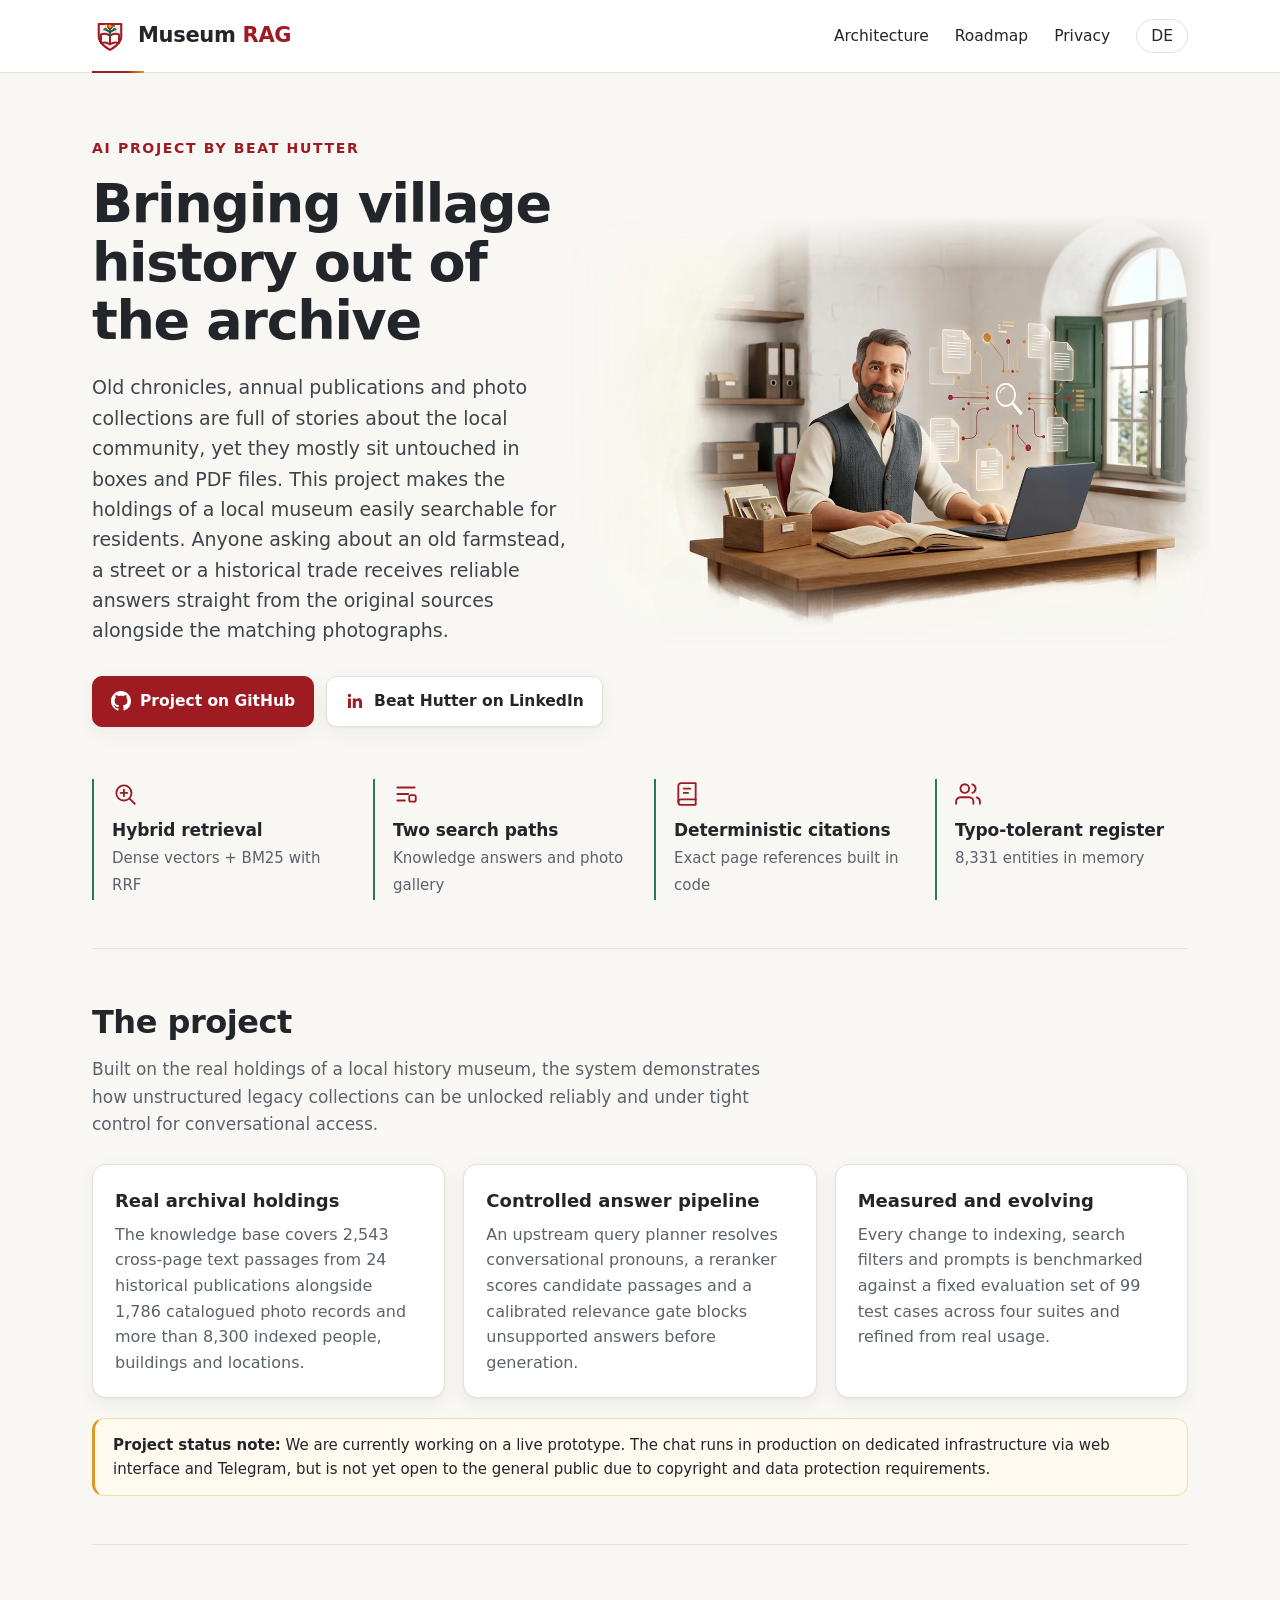
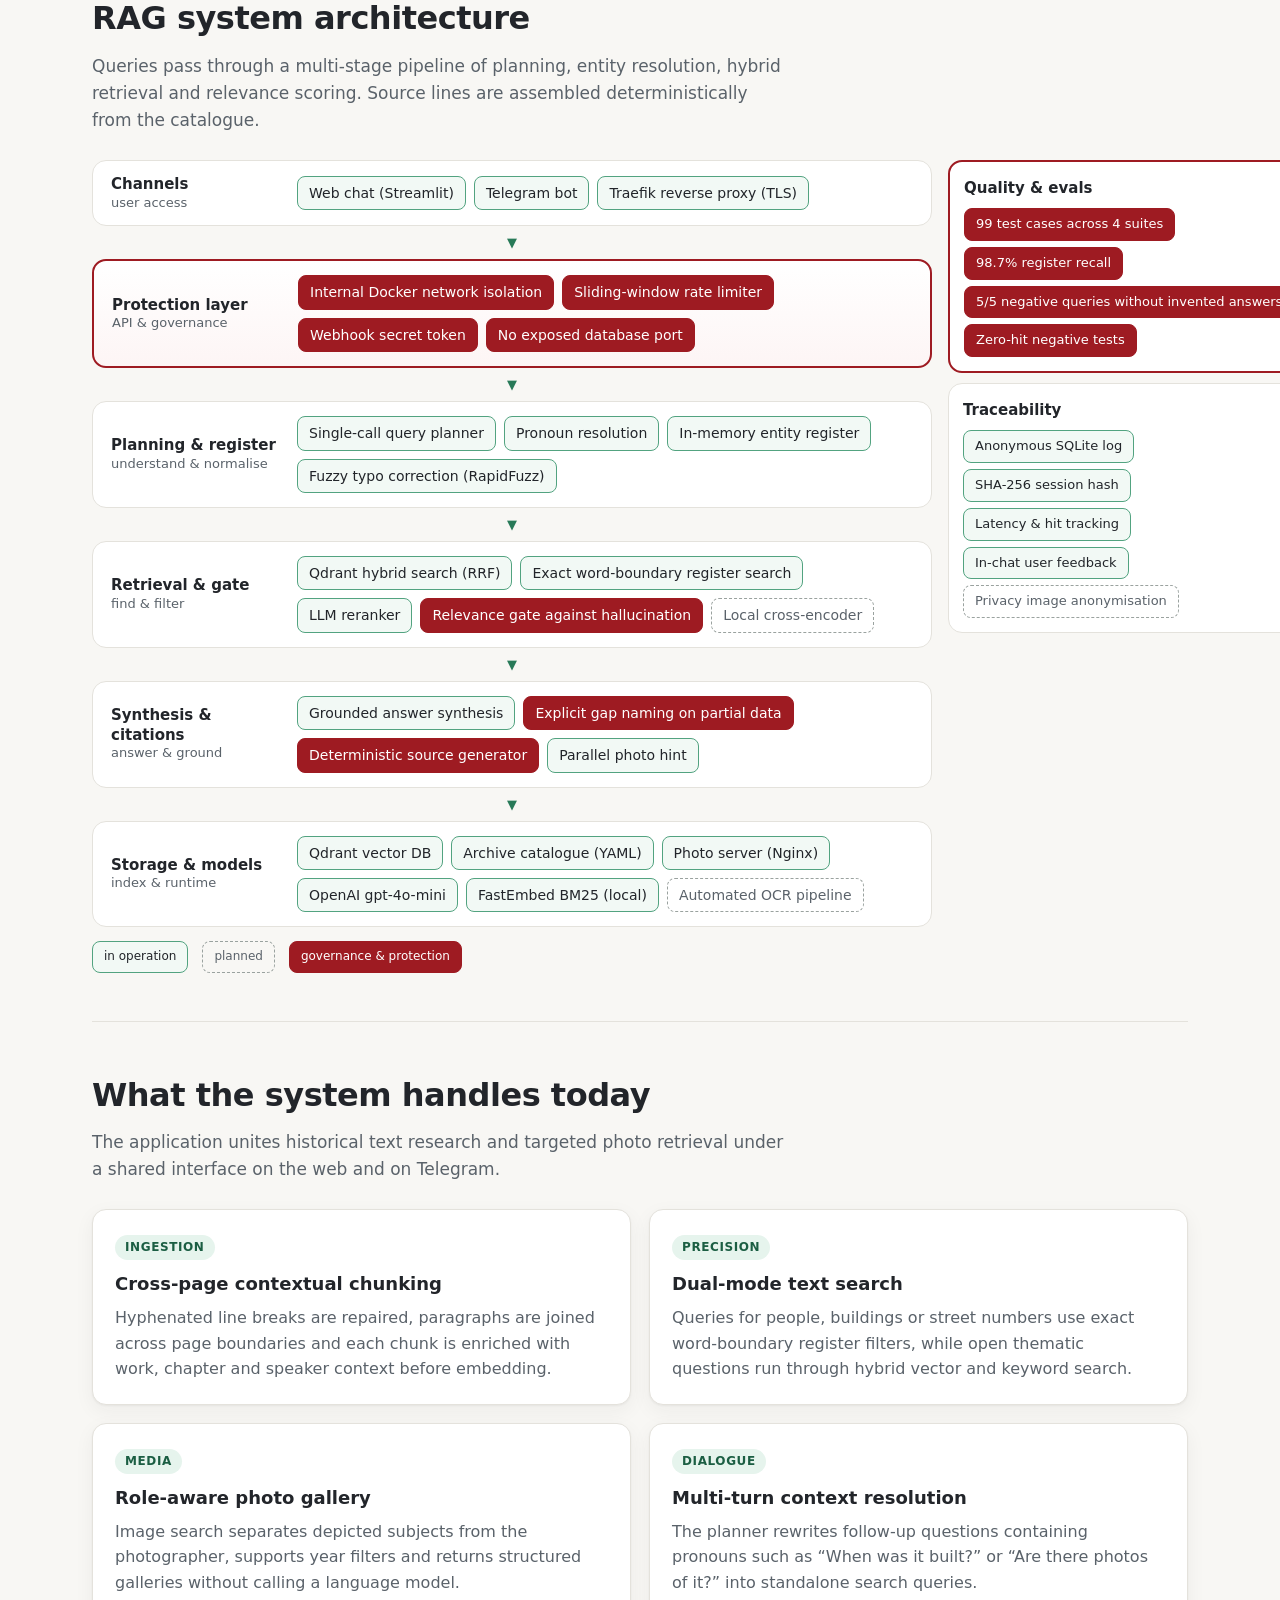
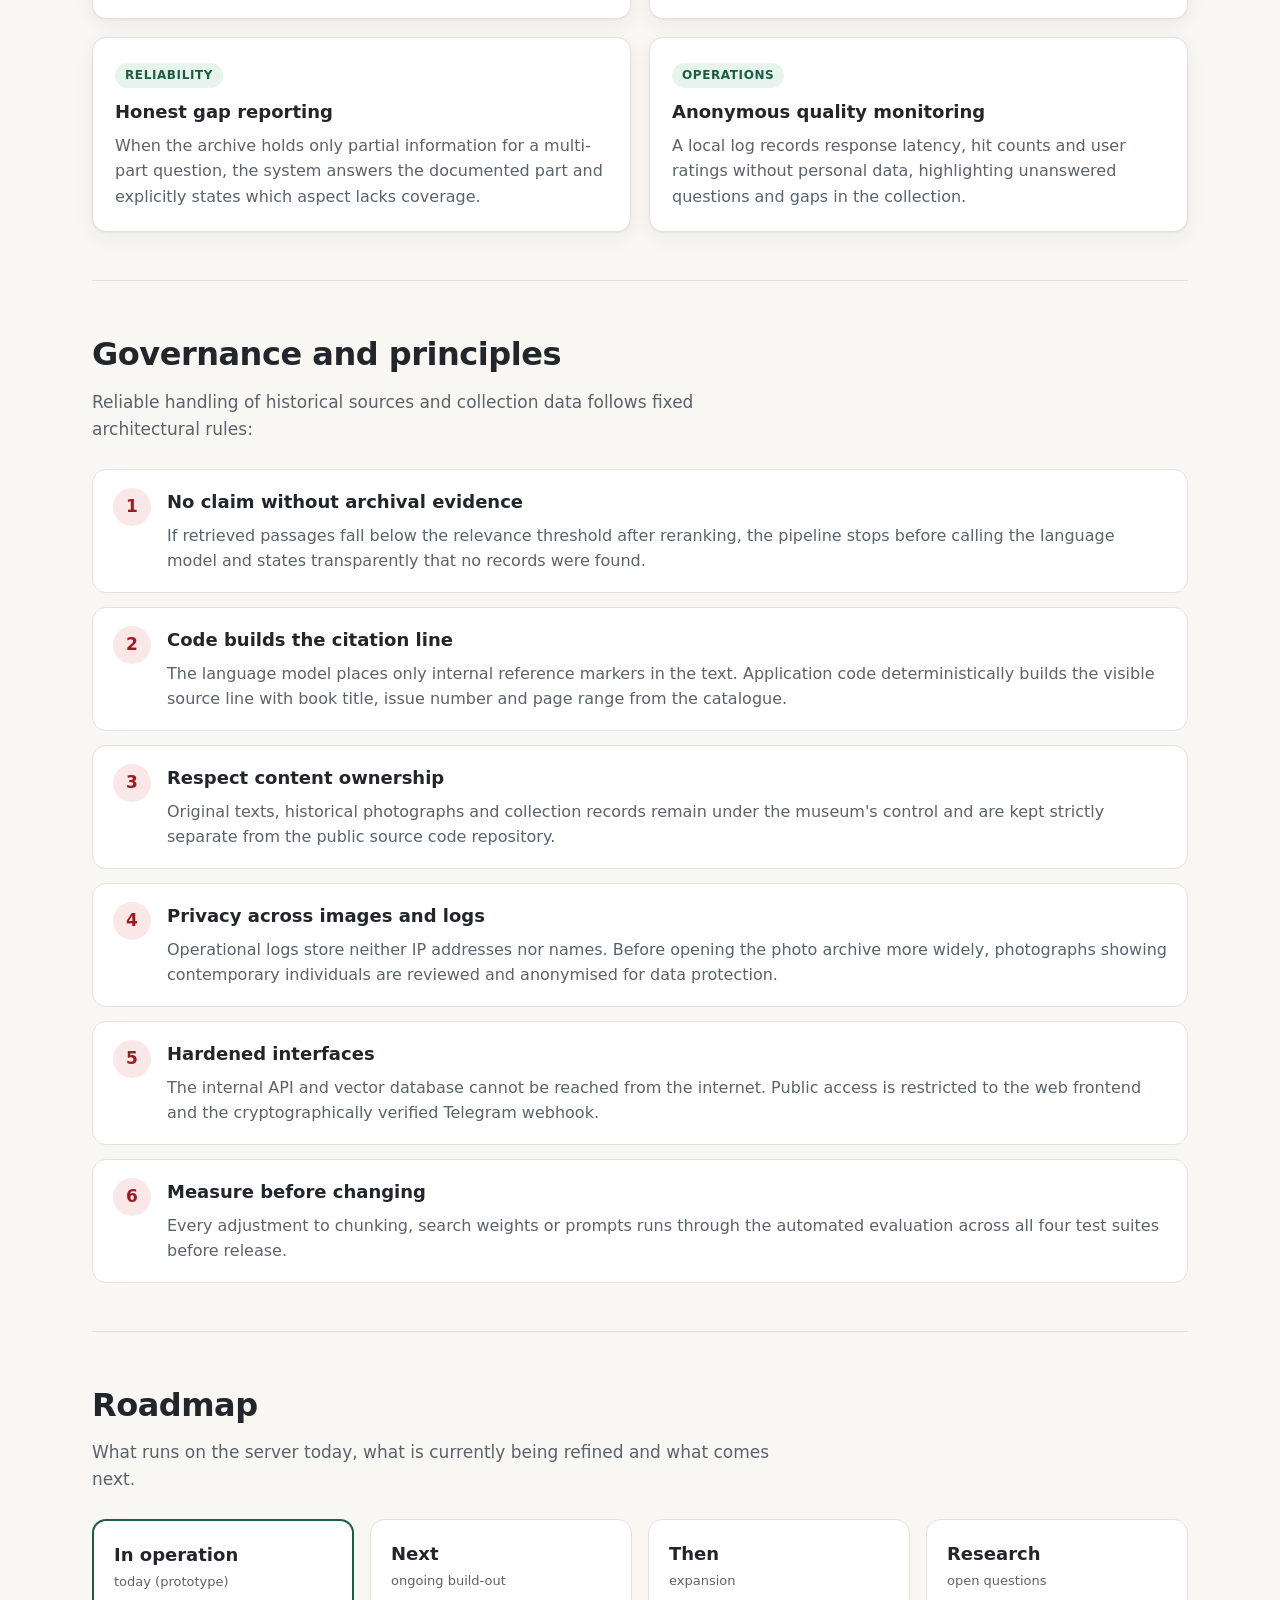
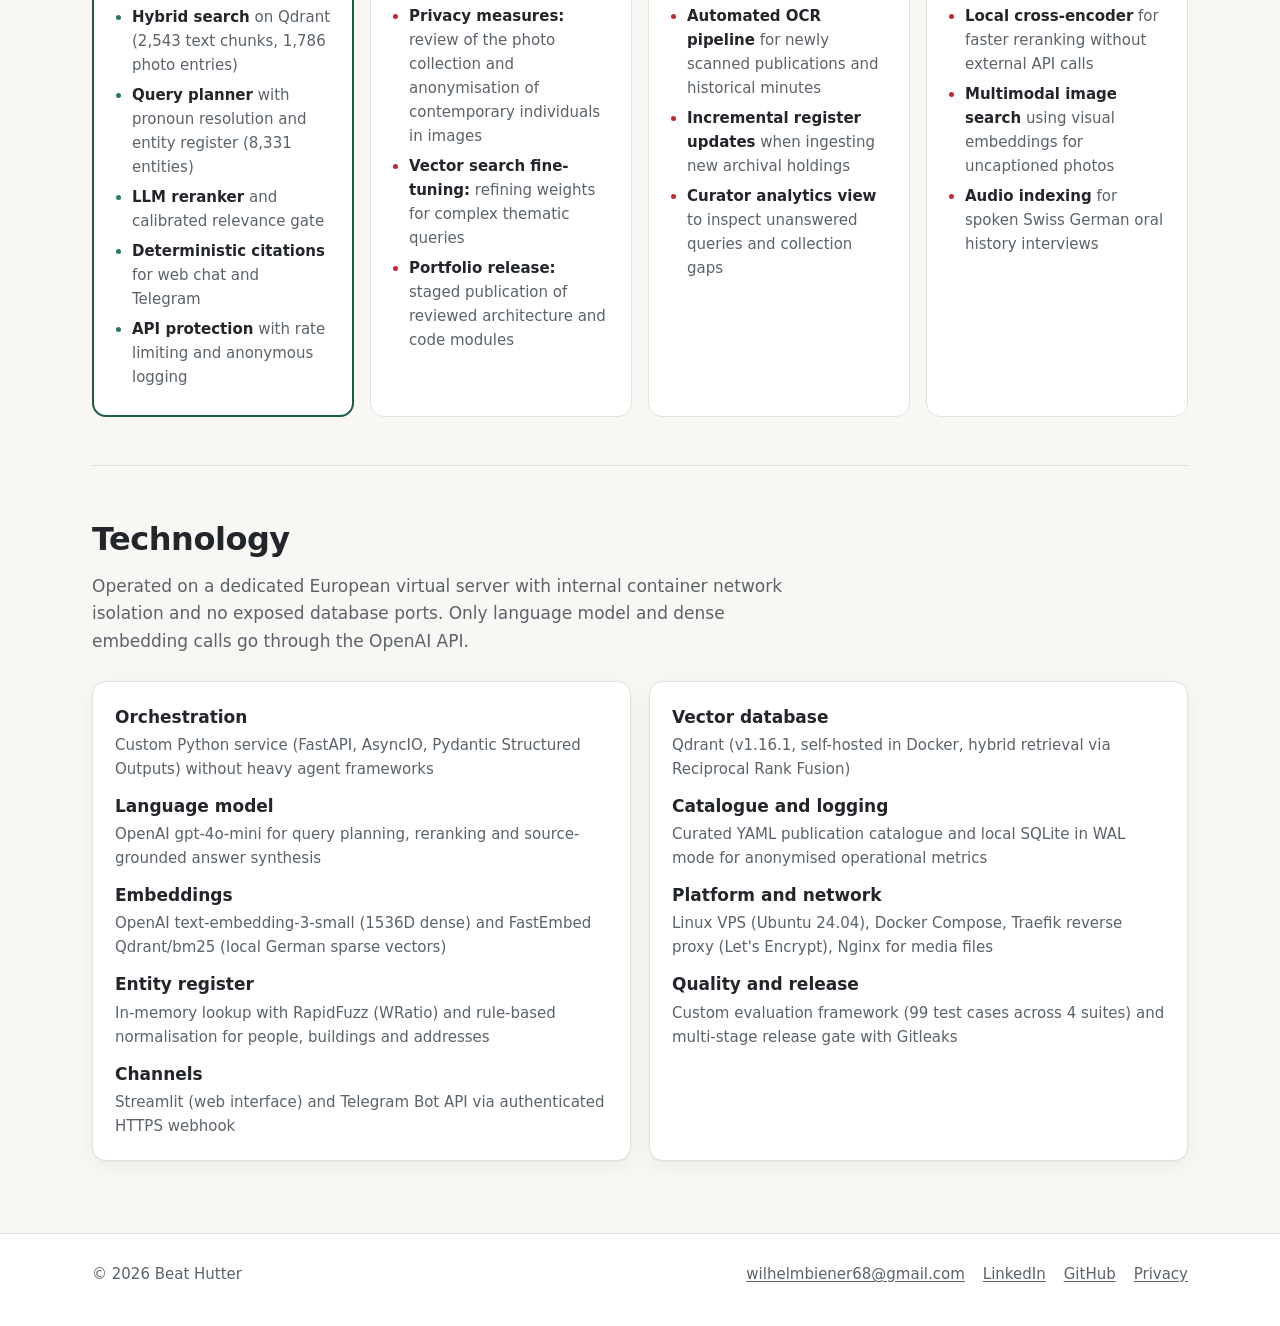
==== docs/en/index.html @ 0f3d703b "Update 14.11.2026: README (EN/DE), Lizenz, Changelog, SECURITY.md, Kennzahlen auf der Projektseite (" ====
<!doctype html>
<html lang="en">
<head>
  <meta charset="utf-8">
  <meta name="viewport" content="width=device-width, initial-scale=1">
  <title>Museum-RAG – Beat Hutter</title>
  <meta name="description" content="Hybrid knowledge and image archive system with deterministic source grounding for historical publications and photo collections. An AI project by Beat Hutter.">
  <link rel="alternate" hreflang="de" href="../">
  <link rel="stylesheet" href="../style.css">
  <link rel="icon" href="../assets/logo-rag.svg" type="image/svg+xml">
</head>
<body>
<header class="top">
  <div class="wrap">
    <a class="brand" href="./"><img src="../assets/logo-rag.svg" alt="" width="36" height="36"><span>Museum <span class="wm-ai">RAG</span></span></a>
    <nav class="top-nav" aria-label="Main navigation">
      <a class="hide-sm" href="#architecture">Architecture</a>
      <a class="hide-sm" href="#roadmap">Roadmap</a>
      <a href="privacy.html">Privacy</a>
      <a class="lang" href="../" hreflang="de" lang="de">DE</a>
    </nav>
  </div>
</header>

<main>
  <div class="wrap">
    <section class="hero">
      <div class="hero-grid">
      <div class="hero-text">
      <p class="eyebrow">AI project by Beat Hutter</p>
      <h1>Bringing village history out of the archive</h1>
      <p class="lead">Old chronicles, annual publications and photo collections are full of stories about the local community, yet they mostly sit untouched in boxes and PDF files. This project makes the holdings of a local museum easily searchable for residents. Anyone asking about an old farmstead, a street or a historical trade receives reliable answers straight from the original sources alongside the matching photographs.</p>
      <div class="actions">
        <a class="btn primary" href="https://github.com/BeatHutter/museum-hybrid-rag" target="_blank" rel="noopener"><svg viewBox="0 0 16 16" fill="currentColor" aria-hidden="true"><path d="M8 0C3.58 0 0 3.58 0 8c0 3.54 2.29 6.53 5.47 7.59.4.07.55-.17.55-.38 0-.19-.01-.82-.01-1.49-2.01.37-2.53-.49-2.69-.94-.09-.23-.48-.94-.82-1.13-.28-.15-.68-.52-.01-.53.63-.01 1.08.58 1.23.82.72 1.21 1.87.87 2.33.66.07-.52.28-.87.51-1.07-1.78-.2-3.64-.89-3.64-3.95 0-.87.31-1.59.82-2.15-.08-.2-.36-1.02.08-2.12 0 0 .67-.21 2.2.82.64-.18 1.32-.27 2-.27.68 0 1.36.09 2 .27 1.53-1.04 2.2-.82 2.2-.82.44 1.1.16 1.92.08 2.12.51.56.82 1.27.82 2.15 0 3.07-1.87 3.75-3.65 3.95.29.25.54.73.54 1.48 0 1.07-.01 1.93-.01 2.2 0 .21.15.46.55.38A8.01 8.01 0 0 0 16 8c0-4.42-3.58-8-8-8z"/></svg>Project on GitHub</a>
        <a class="btn" href="https://www.linkedin.com/in/beat-hutter-2687414b/" target="_blank" rel="noopener"><svg class="in" viewBox="0 0 24 24" fill="currentColor" aria-hidden="true"><path d="M20.45 20.45h-3.56v-5.57c0-1.33-.02-3.04-1.85-3.04-1.85 0-2.14 1.45-2.14 2.94v5.67H9.34V9h3.41v1.56h.05c.48-.9 1.64-1.85 3.37-1.85 3.6 0 4.27 2.37 4.27 5.46v6.28zM5.34 7.43a2.06 2.06 0 1 1 0-4.13 2.06 2.06 0 0 1 0 4.13zM7.12 20.45H3.56V9h3.56v11.45z"/></svg>Beat Hutter on LinkedIn</a>
      </div>
      </div>
      <figure class="hero-art">
        <img src="../assets/hero-rag.webp" srcset="../assets/hero-rag-1200.webp 1200w, ../assets/hero-rag.webp 1800w" sizes="(max-width: 960px) 100vw, 620px" width="1800" height="1200" alt="Illustration: A bearded archivist works at a wooden desk in a bright historical museum archive with green shutters. In front of him lie an open chronicle, historical photographs and a laptop with connected document cards and vector nodes floating above in red, green and golden yellow." fetchpriority="high">
      </figure>
      </div>
      <div class="pillars">
        <div class="pillar"><svg viewBox="0 0 24 24" fill="none" stroke="currentColor" stroke-width="1.7" stroke-linecap="round" stroke-linejoin="round" aria-hidden="true"><circle cx="11" cy="11" r="7"/><path d="M21 21l-4.35-4.35M8 11h6M11 8v6"/></svg><strong>Hybrid retrieval</strong><span>Dense vectors + BM25 with RRF</span></div>
        <div class="pillar"><svg viewBox="0 0 24 24" fill="none" stroke="currentColor" stroke-width="1.7" stroke-linecap="round" stroke-linejoin="round" aria-hidden="true"><path d="M4 6h16M4 12h10M4 18h7"/><rect x="15" y="13" width="6" height="6" rx="1.5"/></svg><strong>Two search paths</strong><span>Knowledge answers and photo gallery</span></div>
        <div class="pillar"><svg viewBox="0 0 24 24" fill="none" stroke="currentColor" stroke-width="1.7" stroke-linecap="round" stroke-linejoin="round" aria-hidden="true"><path d="M4 19.5A2.5 2.5 0 0 1 6.5 17H20"/><path d="M6.5 2H20v20H6.5A2.5 2.5 0 0 1 4 19.5v-15A2.5 2.5 0 0 1 6.5 2z"/><path d="M9 7h6M9 11h4"/></svg><strong>Deterministic citations</strong><span>Exact page references built in code</span></div>
        <div class="pillar"><svg viewBox="0 0 24 24" fill="none" stroke="currentColor" stroke-width="1.7" stroke-linecap="round" stroke-linejoin="round" aria-hidden="true"><path d="M17 21v-2a4 4 0 0 0-4-4H5a4 4 0 0 0-4 4v2"/><circle cx="9" cy="7" r="4"/><path d="M23 21v-2a4 4 0 0 0-3-3.87M16 3.13a4 4 0 0 1 0 7.75"/></svg><strong>Typo-tolerant register</strong><span>8,331 entities in memory</span></div>
      </div>
    </section>

    <section id="project">
      <h2>The project</h2>
      <p class="section-lead">Built on the real holdings of a local history museum, the system demonstrates how unstructured legacy collections can be unlocked reliably and under tight control for conversational access.</p>
      <div class="grid">
        <div class="card">
          <h3>Real archival holdings</h3>
          <p>The knowledge base covers 2,543 cross-page text passages from 24 historical publications alongside 1,786 catalogued photo records and more than 8,300 indexed people, buildings and locations.</p>
        </div>
        <div class="card">
          <h3>Controlled answer pipeline</h3>
          <p>An upstream query planner resolves conversational pronouns, a reranker scores candidate passages and a calibrated relevance gate blocks unsupported answers before generation.</p>
        </div>
        <div class="card">
          <h3>Measured and evolving</h3>
          <p>Every change to indexing, search filters and prompts is benchmarked against a fixed evaluation set of 99 test cases across four suites and refined from real usage.</p>
        </div>
      </div>
      <p class="notice"><strong>Project status note:</strong> We are currently working on a live prototype. The chat runs in production on dedicated infrastructure via web interface and Telegram, but is not yet open to the general public due to copyright and data protection requirements.</p>
    </section>

    <section id="architecture">
      <h2>RAG system architecture</h2>
      <p class="section-lead">Queries pass through a multi-stage pipeline of planning, entity resolution, hybrid retrieval and relevance scoring. Source lines are assembled deterministically from the catalogue.</p>
      <div class="arch">
        <div class="arch-stack">
          <div class="layer">
            <div class="layer-name">Channels<small>user access</small></div>
            <div class="chips"><span class="chip">Web chat (Streamlit)</span><span class="chip">Telegram bot</span><span class="chip">Traefik reverse proxy (TLS)</span></div>
          </div>
          <div class="arrow">▼</div>
          <div class="layer gov">
            <div class="layer-name">Protection layer<small>API &amp; governance</small></div>
            <div class="chips"><span class="chip gov">Internal Docker network isolation</span><span class="chip gov">Sliding-window rate limiter</span><span class="chip gov">Webhook secret token</span><span class="chip gov">No exposed database port</span></div>
          </div>
          <div class="arrow">▼</div>
          <div class="layer">
            <div class="layer-name">Planning &amp; register<small>understand &amp; normalise</small></div>
            <div class="chips"><span class="chip">Single-call query planner</span><span class="chip">Pronoun resolution</span><span class="chip">In-memory entity register</span><span class="chip">Fuzzy typo correction (RapidFuzz)</span></div>
          </div>
          <div class="arrow">▼</div>
          <div class="layer">
            <div class="layer-name">Retrieval &amp; gate<small>find &amp; filter</small></div>
            <div class="chips"><span class="chip">Qdrant hybrid search (RRF)</span><span class="chip">Exact word-boundary register search</span><span class="chip">LLM reranker</span><span class="chip gov">Relevance gate against hallucination</span><span class="chip plan">Local cross-encoder</span></div>
          </div>
          <div class="arrow">▼</div>
          <div class="layer">
            <div class="layer-name">Synthesis &amp; citations<small>answer &amp; ground</small></div>
            <div class="chips"><span class="chip">Grounded answer synthesis</span><span class="chip gov">Explicit gap naming on partial data</span><span class="chip gov">Deterministic source generator</span><span class="chip">Parallel photo hint</span></div>
          </div>
          <div class="arrow">▼</div>
          <div class="layer">
            <div class="layer-name">Storage &amp; models<small>index &amp; runtime</small></div>
            <div class="chips"><span class="chip">Qdrant vector DB</span><span class="chip">Archive catalogue (YAML)</span><span class="chip">Photo server (Nginx)</span><span class="chip">OpenAI gpt-4o-mini</span><span class="chip">FastEmbed BM25 (local)</span><span class="chip plan">Automated OCR pipeline</span></div>
          </div>
        </div>
        <div class="arch-side">
          <div class="side-box hitl">
            <h3>Quality &amp; evals</h3>
            <div class="chips"><span class="chip gov">99 test cases across 4 suites</span><span class="chip gov">98.7% register recall</span><span class="chip gov">5/5 negative queries without invented answers</span><span class="chip gov">Zero-hit negative tests</span></div>
          </div>
          <div class="side-box">
            <h3>Traceability</h3>
            <div class="chips"><span class="chip">Anonymous SQLite log</span><span class="chip">SHA-256 session hash</span><span class="chip">Latency &amp; hit tracking</span><span class="chip">In-chat user feedback</span><span class="chip plan">Privacy image anonymisation</span></div>
          </div>
        </div>
      </div>
      <div class="legend"><span class="chip">in operation</span><span class="chip plan">planned</span><span class="chip gov">governance &amp; protection</span></div>
    </section>

    <section id="capabilities">
      <h2>What the system handles today</h2>
      <p class="section-lead">The application unites historical text research and targeted photo retrieval under a shared interface on the web and on Telegram.</p>
      <div class="grid two">
        <div class="card"><span class="tag">Ingestion</span><h3>Cross-page contextual chunking</h3><p>Hyphenated line breaks are repaired, paragraphs are joined across page boundaries and each chunk is enriched with work, chapter and speaker context before embedding.</p></div>
        <div class="card"><span class="tag">Precision</span><h3>Dual-mode text search</h3><p>Queries for people, buildings or street numbers use exact word-boundary register filters, while open thematic questions run through hybrid vector and keyword search.</p></div>
        <div class="card"><span class="tag">Media</span><h3>Role-aware photo gallery</h3><p>Image search separates depicted subjects from the photographer, supports year filters and returns structured galleries without calling a language model.</p></div>
        <div class="card"><span class="tag">Dialogue</span><h3>Multi-turn context resolution</h3><p>The planner rewrites follow-up questions containing pronouns such as “When was it built?” or “Are there photos of it?” into standalone search queries.</p></div>
        <div class="card"><span class="tag">Reliability</span><h3>Honest gap reporting</h3><p>When the archive holds only partial information for a multi-part question, the system answers the documented part and explicitly states which aspect lacks coverage.</p></div>
        <div class="card"><span class="tag">Operations</span><h3>Anonymous quality monitoring</h3><p>A local log records response latency, hit counts and user ratings without personal data, highlighting unanswered questions and gaps in the collection.</p></div>
      </div>
    </section>

    <section id="principles">
      <h2>Governance and principles</h2>
      <p class="section-lead">Reliable handling of historical sources and collection data follows fixed architectural rules:</p>
      <ol class="principles">
        <li><div><h3>No claim without archival evidence</h3><p>If retrieved passages fall below the relevance threshold after reranking, the pipeline stops before calling the language model and states transparently that no records were found.</p></div></li>
        <li><div><h3>Code builds the citation line</h3><p>The language model places only internal reference markers in the text. Application code deterministically builds the visible source line with book title, issue number and page range from the catalogue.</p></div></li>
        <li><div><h3>Respect content ownership</h3><p>Original texts, historical photographs and collection records remain under the museum's control and are kept strictly separate from the public source code repository.</p></div></li>
        <li><div><h3>Privacy across images and logs</h3><p>Operational logs store neither IP addresses nor names. Before opening the photo archive more widely, photographs showing contemporary individuals are reviewed and anonymised for data protection.</p></div></li>
        <li><div><h3>Hardened interfaces</h3><p>The internal API and vector database cannot be reached from the internet. Public access is restricted to the web frontend and the cryptographically verified Telegram webhook.</p></div></li>
        <li><div><h3>Measure before changing</h3><p>Every adjustment to chunking, search weights or prompts runs through the automated evaluation across all four test suites before release.</p></div></li>
      </ol>
    </section>

    <section id="roadmap">
      <h2>Roadmap</h2>
      <p class="section-lead">What runs on the server today, what is currently being refined and what comes next.</p>
      <div class="roadmap">
        <div class="phase now">
          <h3>In operation</h3>
          <div class="when">today (prototype)</div>
          <ul>
            <li><strong>Hybrid search</strong> on Qdrant (2,543 text chunks, 1,786 photo entries)</li>
            <li><strong>Query planner</strong> with pronoun resolution and entity register (8,331 entities)</li>
            <li><strong>LLM reranker</strong> and calibrated relevance gate</li>
            <li><strong>Deterministic citations</strong> for web chat and Telegram</li>
            <li><strong>API protection</strong> with rate limiting and anonymous logging</li>
          </ul>
        </div>
        <div class="phase">
          <h3>Next</h3>
          <div class="when">ongoing build-out</div>
          <ul>
            <li><strong>Privacy measures:</strong> review of the photo collection and anonymisation of contemporary individuals in images</li>
            <li><strong>Vector search fine-tuning:</strong> refining weights for complex thematic queries</li>
            <li><strong>Portfolio release:</strong> staged publication of reviewed architecture and code modules</li>
          </ul>
        </div>
        <div class="phase">
          <h3>Then</h3>
          <div class="when">expansion</div>
          <ul>
            <li><strong>Automated OCR pipeline</strong> for newly scanned publications and historical minutes</li>
            <li><strong>Incremental register updates</strong> when ingesting new archival holdings</li>
            <li><strong>Curator analytics view</strong> to inspect unanswered queries and collection gaps</li>
          </ul>
        </div>
        <div class="phase">
          <h3>Research</h3>
          <div class="when">open questions</div>
          <ul>
            <li><strong>Local cross-encoder</strong> for faster reranking without external API calls</li>
            <li><strong>Multimodal image search</strong> using visual embeddings for uncaptioned photos</li>
            <li><strong>Audio indexing</strong> for spoken Swiss German oral history interviews</li>
          </ul>
        </div>
      </div>
    </section>

    <section id="stack">
      <h2>Technology</h2>
      <p class="section-lead">Operated on a dedicated European virtual server with internal container network isolation and no exposed database ports. Only language model and dense embedding calls go through the OpenAI API.</p>
      <div class="stack">
        <div class="card"><dl>
          <dt>Orchestration</dt><dd>Custom Python service (FastAPI, AsyncIO, Pydantic Structured Outputs) without heavy agent frameworks</dd>
          <dt>Language model</dt><dd>OpenAI gpt-4o-mini for query planning, reranking and source-grounded answer synthesis</dd>
          <dt>Embeddings</dt><dd>OpenAI text-embedding-3-small (1536D dense) and FastEmbed Qdrant/bm25 (local German sparse vectors)</dd>
          <dt>Entity register</dt><dd>In-memory lookup with RapidFuzz (WRatio) and rule-based normalisation for people, buildings and addresses</dd>
          <dt>Channels</dt><dd>Streamlit (web interface) and Telegram Bot API via authenticated HTTPS webhook</dd>
        </dl></div>
        <div class="card"><dl>
          <dt>Vector database</dt><dd>Qdrant (v1.16.1, self-hosted in Docker, hybrid retrieval via Reciprocal Rank Fusion)</dd>
          <dt>Catalogue and logging</dt><dd>Curated YAML publication catalogue and local SQLite in WAL mode for anonymised operational metrics</dd>
          <dt>Platform and network</dt><dd>Linux VPS (Ubuntu 24.04), Docker Compose, Traefik reverse proxy (Let's Encrypt), Nginx for media files</dd>
          <dt>Quality and release</dt><dd>Custom evaluation framework (99 test cases across 4 suites) and multi-stage release gate with Gitleaks</dd>
        </dl></div>
      </div>
    </section>
  </div>
</main>

<footer class="bottom">
  <div class="wrap">
    <span>© 2026 Beat Hutter</span>
    <nav aria-label="Footer">
      <a href="mailto:wilhelmbiener68@gmail.com">wilhelmbiener68@gmail.com</a>
      <a href="https://www.linkedin.com/in/beat-hutter-2687414b/" target="_blank" rel="noopener">LinkedIn</a>
      <a href="https://github.com/BeatHutter/museum-hybrid-rag" target="_blank" rel="noopener">GitHub</a>
      <a href="privacy.html">Privacy</a>
    </nav>
  </div>
</footer>
</body>
</html>
---- docs/style.css ----
/* Museum-RAG – gemeinsame Gestaltung nach Vorbild Enterprise AI Lab (Variante A: hell, ruhig, illustrativ).
   Farbschema inspiriert vom historischen Wappen und Museumsgebäude:
   Wappenrot (Primär), Laden-/Blattgrün (Sekundär / In Betrieb), Goldgelb (Akzent), Kalkweiss (Hintergrund).
   Keine externen Schriften oder Skripte (Datenschutz). */
:root {
  /* Wappenrot (Primärakzent: Logo, Hauptbuttons, Fokus, Governance) */
  --red-900: #7a1218;
  --red-800: #9e1b22;
  --red-600: #c42830;
  --red-400: #de646a;
  --red-200: #f2c6c8;
  --red-100: #fae8e9;
  --red-50:  #fdf5f5;

  /* Laden- & Blattgrün (Sekundärakzent: aktive Systembausteine, Säulen, Status «in Betrieb») */
  --green-900: #12422f;
  --green-800: #1b5e43;
  --green-600: #287a58;
  --green-400: #52a380;
  --green-200: #c2e5d5;
  --green-100: #e6f4ed;
  --green-50:  #f2f9f5;

  /* Wappengold / Gelb (Warmer Akzent: Hinweise, Highlights) */
  --gold-700: #9a670c;
  --gold-500: #d99b26;
  --gold-200: #f5dda4;
  --gold-100: #fcf1d4;
  --gold-50:  #fefaf0;

  /* Neutral (Kalkweiss / Sandstein / Schiefer) */
  --bg: #f8f7f4;
  --surface: #ffffff;
  --fg: #22252a;
  --muted: #5a626a;
  --border: #e4e2dc;

  /* Rollen */
  --accent: var(--red-800);
  --accent-soft: var(--red-100);
  --shadow: 0 1px 2px rgba(34, 37, 42, .05), 0 6px 20px rgba(34, 37, 42, .05);
  --shadow-hover: 0 2px 4px rgba(158, 27, 34, .06), 0 10px 28px rgba(158, 27, 34, .10);
  color-scheme: light;
}

*, *::before, *::after { box-sizing: border-box; }
html { -webkit-text-size-adjust: 100%; scroll-behavior: smooth; }
body {
  margin: 0;
  background: var(--bg);
  color: var(--fg);
  font: 17px/1.6 system-ui, -apple-system, "Segoe UI", Roboto, "Helvetica Neue", Arial, sans-serif;
}
a { color: var(--accent); text-underline-offset: 2px; }
a:hover { text-decoration-thickness: 2px; }
img { max-width: 100%; height: auto; }
.wrap { max-width: 1160px; margin: 0 auto; padding: 0 16px; }
@media (min-width: 760px) { .wrap { padding: 0 32px; } }

/* ---------- Kopfzeile ---------- */
header.top { border-bottom: 1px solid var(--border); background: var(--surface); position: relative; }
header.top .wrap { display: flex; align-items: center; justify-content: space-between; gap: 12px; min-height: 72px; }
.brand {
  font-weight: 700; font-size: 21px; letter-spacing: -.015em; color: var(--fg); text-decoration: none;
  display: flex; align-items: center; gap: 10px; position: relative; align-self: stretch; white-space: nowrap;
}
.brand img { width: 36px; height: 36px; display: block; }
.brand .wm-ai { color: var(--red-800); }
/* kurzer farbiger Akzentstrich unter dem Logo, auf der Trennlinie */
.brand::after {
  content: ""; position: absolute; left: 0; bottom: -1px; width: 52px; height: 2px;
  background: linear-gradient(90deg, var(--red-800) 0%, var(--red-800) 65%, var(--gold-500) 100%);
}
nav.top-nav { display: flex; gap: 26px; align-items: center; font-size: 15.5px; }
nav.top-nav a { color: var(--fg); text-decoration: none; transition: color .2s ease; }
nav.top-nav a:hover, nav.top-nav a[aria-current="page"] { color: var(--red-800); }
.lang {
  border: 1px solid var(--border); border-radius: 999px; padding: 4px 14px; background: var(--surface);
  transition: border-color .2s ease;
}
.lang:hover { border-color: var(--red-600); }

/* ---------- Einstieg (Hero) ---------- */
.hero { padding: 64px 0 48px; }
.hero-grid { display: grid; grid-template-columns: minmax(0, 1fr) minmax(0, 1.2fr); gap: 24px; align-items: center; }
.hero-text { position: relative; z-index: 1; }
.eyebrow { color: var(--red-800); font-weight: 700; font-size: 14px; letter-spacing: .12em; text-transform: uppercase; margin: 0 0 16px; }
h1 { font-size: clamp(32px, 4.6vw, 54px); line-height: 1.08; letter-spacing: -.025em; margin: 0 0 22px; font-weight: 800; max-width: 16ch; }
.lead { font-size: clamp(17px, 1.6vw, 19px); color: #3d454b; max-width: 54ch; margin: 0 0 30px; }
.hero-art { margin: 0 -24px 0 -40px; position: relative; }
.hero-art img {
  display: block; width: 100%; height: auto;
  /* weicher Übergang in den hellen Hintergrund an allen vier Rändern */
  -webkit-mask-image: linear-gradient(to right, transparent 0, #000 16%, #000 90%, transparent 100%),
                      linear-gradient(to bottom, transparent 0, #000 12%, #000 84%, transparent 100%);
  -webkit-mask-composite: source-in;
          mask-image: linear-gradient(to right, transparent 0, #000 16%, #000 90%, transparent 100%),
                      linear-gradient(to bottom, transparent 0, #000 12%, #000 84%, transparent 100%);
          mask-composite: intersect;
}
.actions { display: flex; flex-wrap: wrap; gap: 12px; }
.btn {
  display: inline-flex; align-items: center; gap: 9px; padding: 12px 18px; border-radius: 10px;
  font-weight: 600; font-size: 15.5px; white-space: nowrap; text-decoration: none; border: 1px solid var(--border);
  background: var(--surface); color: var(--fg); box-shadow: var(--shadow);
  transition: transform .2s ease, box-shadow .2s ease, background-color .2s ease;
}
.btn svg { width: 20px; height: 20px; flex: none; }
.btn.primary { background: var(--red-800); border-color: var(--red-800); color: #fff; }
.btn.primary:hover { background: var(--red-900); }
.btn:hover { text-decoration: none; transform: translateY(-1px); box-shadow: var(--shadow-hover); }
.btn .in { color: var(--red-800); }

/* Hinweis-Kasten mit warmem Goldgelb-Akzent */
.notice {
  margin: 20px 0 0; padding: 14px 18px; border-radius: 12px; font-size: 15px;
  background: var(--gold-50); border: 1px solid var(--gold-200); border-left: 3px solid var(--gold-500);
}

/* Vier Säulen unter dem Einstieg */
.pillars { display: grid; grid-template-columns: repeat(4, 1fr); gap: 28px; margin-top: 52px; }
.pillar { border-left: 2px solid var(--green-600); padding: 2px 0 2px 18px; }
.pillar svg { width: 26px; height: 26px; color: var(--red-800); display: block; margin-bottom: 10px; }
.pillar strong { display: block; font-size: 17px; letter-spacing: -.005em; }
.pillar span { color: var(--muted); font-size: 15px; }

/* ---------- Abschnitte ---------- */
section { padding: 48px 0; }
section + section { border-top: 1px solid var(--border); }
h2 { font-size: clamp(24px, 3vw, 32px); letter-spacing: -.015em; margin: 0 0 8px; }
.section-lead { color: var(--muted); margin: 0 0 26px; max-width: 64ch; }
h3 { font-size: 18px; margin: 0 0 6px; }

.grid { display: grid; grid-template-columns: repeat(3, 1fr); gap: 18px; }
.grid.two { grid-template-columns: repeat(2, 1fr); }
.card {
  background: var(--surface); border: 1px solid var(--border); border-radius: 14px;
  padding: 22px; box-shadow: var(--shadow); transition: box-shadow .25s ease, border-color .25s ease;
}
.card:hover { box-shadow: var(--shadow-hover); border-color: var(--red-200); }
.card p { margin: 0; color: var(--muted); font-size: 16px; }
.tag {
  display: inline-block; font-size: 12px; font-weight: 700; letter-spacing: .05em; text-transform: uppercase;
  color: var(--green-800); background: var(--green-100); border-radius: 999px; padding: 3px 10px; margin-bottom: 10px;
}

.principles { list-style: none; padding: 0; margin: 0; display: grid; gap: 14px; counter-reset: p; }
.principles li {
  counter-increment: p; display: grid; grid-template-columns: 38px 1fr; gap: 16px;
  background: var(--surface); border: 1px solid var(--border); border-radius: 14px; padding: 18px 20px;
}
.principles li::before {
  content: counter(p); width: 38px; height: 38px; border-radius: 50%;
  background: var(--red-100); color: var(--red-800); font-weight: 700; display: grid; place-items: center;
}
.principles p { margin: 0; color: var(--muted); font-size: 16px; }
.small { font-size: 14px; color: var(--muted); }

/* ---------- Architekturbild (HTML statt Grafik: passt sich jeder Breite an) ---------- */
.arch { display: grid; grid-template-columns: 1fr 240px; gap: 16px; }
.arch-stack { display: grid; gap: 10px; }
.layer {
  display: grid; grid-template-columns: 170px 1fr; gap: 16px; align-items: center;
  background: var(--surface); border: 1px solid var(--border); border-radius: 14px; padding: 14px 18px;
}
.layer.gov { border: 2px solid var(--red-800); background: linear-gradient(0deg, var(--red-50), var(--surface)); }
.layer-name { font-weight: 700; font-size: 15px; line-height: 1.3; }
.layer-name small { display: block; font-weight: 500; color: var(--muted); font-size: 13px; }
.chips { display: flex; flex-wrap: wrap; gap: 8px; }
.chip {
  font-size: 14px; padding: 5px 11px; border-radius: 8px; border: 1px solid var(--green-400);
  color: var(--fg); background: var(--green-50); white-space: nowrap;
}
.chip.plan { border: 1px dashed #9aa29f; background: transparent; color: var(--muted); }
.chip.gov { border-color: var(--red-800); background: var(--red-800); color: #fff; }
.arrow { text-align: center; color: var(--green-600); font-size: 13px; line-height: 1; }
.arch-side { display: grid; gap: 10px; align-content: start; }
.side-box { background: var(--surface); border: 1px solid var(--border); border-radius: 14px; padding: 14px; }
.side-box.hitl { border: 2px solid var(--red-800); }
.side-box h3 { font-size: 15px; margin: 0 0 8px; }
.side-box .chips { gap: 6px; }
.side-box .chip { font-size: 13px; }
.legend { display: flex; flex-wrap: wrap; gap: 14px; margin-top: 14px; font-size: 14px; color: var(--muted); align-items: center; }
.legend .chip { font-size: 12px; }

/* sehr sanftes Aufleuchten einzelner Knoten der Kontrollschicht */
@media (prefers-reduced-motion: no-preference) {
  .layer.gov .chip.gov { animation: node-glow 9s ease-in-out infinite; }
  .layer.gov .chip.gov:nth-child(2) { animation-delay: 1.8s; }
  .layer.gov .chip.gov:nth-child(3) { animation-delay: 3.6s; }
  .layer.gov .chip.gov:nth-child(4) { animation-delay: 5.4s; }
  @keyframes node-glow {
    0%, 82%, 100% { box-shadow: 0 0 0 0 rgba(217, 155, 38, 0); }
    90% { box-shadow: 0 0 0 4px rgba(217, 155, 38, .32); }
  }
}

/* ---------- Roadmap ---------- */
.roadmap { display: grid; grid-template-columns: repeat(4, 1fr); gap: 16px; }
.phase { background: var(--surface); border: 1px solid var(--border); border-radius: 14px; padding: 20px; }
.phase.now { border: 2px solid var(--green-800); }
.phase h3 { margin-bottom: 2px; }
.phase .when { font-size: 13px; color: var(--muted); margin-bottom: 12px; }
.phase ul { margin: 0; padding-left: 18px; color: var(--muted); font-size: 15px; }
.phase li { margin: 6px 0; }
.phase li::marker { color: var(--red-600); }
.phase.now li::marker { color: var(--green-600); }
.phase li strong { color: var(--fg); font-weight: 600; }

/* ---------- Stack ---------- */
.stack { display: grid; grid-template-columns: repeat(2, 1fr); gap: 18px; }
.stack dl { margin: 0; }
.stack dt { font-weight: 600; margin-top: 12px; }
.stack dt:first-child { margin-top: 0; }
.stack dd { margin: 2px 0 0; color: var(--muted); font-size: 15px; }

/* ---------- Textseiten (Datenschutz) ---------- */
.prose { padding: 48px 0 24px; max-width: 72ch; }
.prose h1 { max-width: none; font-size: clamp(28px, 4vw, 40px); }
.prose h2 { font-size: 21px; margin-top: 36px; }
.prose ul { padding-left: 22px; }
.prose li { margin: 6px 0; }
.prose li::marker { color: var(--red-600); }
.prose code { font-size: .92em; background: var(--gold-100); padding: 1px 6px; border-radius: 6px; overflow-wrap: anywhere; }

/* ---------- Fusszeile ---------- */
footer.bottom { border-top: 1px solid var(--border); margin-top: 24px; padding: 28px 0 40px; font-size: 15px; color: var(--muted); background: var(--surface); }
footer.bottom .wrap { display: flex; flex-wrap: wrap; justify-content: space-between; gap: 12px 24px; }
footer.bottom nav { display: flex; flex-wrap: wrap; gap: 8px 18px; }
footer.bottom a { color: var(--muted); }
footer.bottom a:hover { color: var(--red-800); }

/* ---------- Bewegung nur, wenn erwünscht ---------- */
@media (prefers-reduced-motion: reduce) {
  html { scroll-behavior: auto; }
  *, *::before, *::after { transition: none !important; animation: none !important; }
}

/* Desktop: Button-Reihe bleibt einzeilig und darf in den (weich auslaufenden) Bildbereich ragen */
@media (min-width: 961px) {
  .actions { flex-wrap: nowrap; width: max-content; }
}

/* ---------- Tablet und Smartphone ---------- */
@media (max-width: 960px) {
  .hero-grid { grid-template-columns: 1fr; gap: 8px; }
  .hero-art { order: 2; max-width: 720px; margin: 0 auto; width: 100%; }
  h1 { max-width: 18ch; }
  .arch { grid-template-columns: 1fr; }
  .roadmap { grid-template-columns: repeat(2, 1fr); }
  .pillars { grid-template-columns: repeat(2, 1fr); row-gap: 26px; }
}
@media (max-width: 760px) {
  .grid, .grid.two { grid-template-columns: 1fr; }
  .hero { padding: 40px 0 32px; }
  nav.top-nav { gap: 14px; font-size: 15px; }
  nav.top-nav .hide-sm { display: none; }
  .brand { font-size: 16px; gap: 8px; }
  nav.top-nav { gap: 12px; font-size: 14px; }
  .lang { padding: 3px 10px; }
  .brand img { width: 28px; height: 28px; }
  .brand::after { width: 40px; }
  .pillars { margin-top: 36px; }
}
@media (max-width: 380px) {
  .brand { font-size: 15px; }
  .brand img { width: 24px; height: 24px; }
}
@media (max-width: 560px) {
  .layer { grid-template-columns: 1fr; gap: 8px; }
  .roadmap, .stack, .pillars { grid-template-columns: 1fr; }
  .chip { white-space: normal; }
  .btn { width: 100%; justify-content: center; }
}
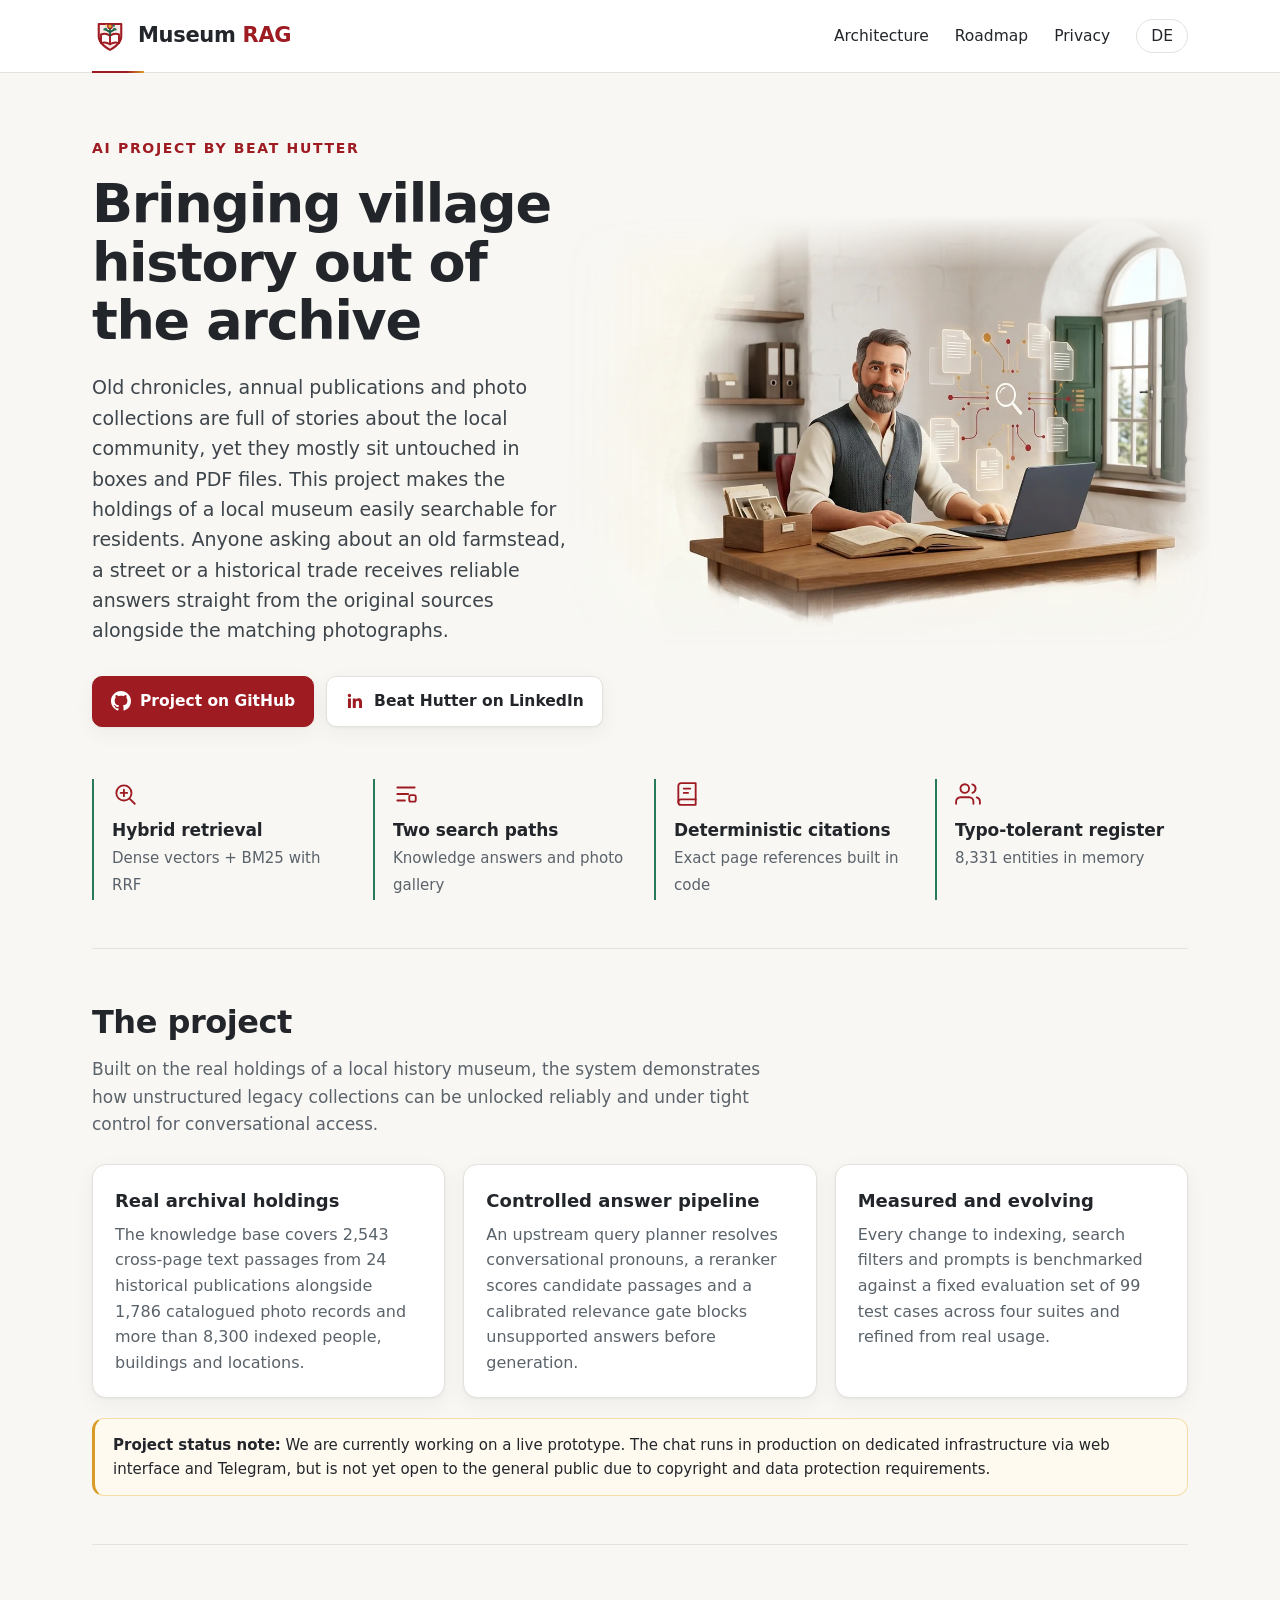
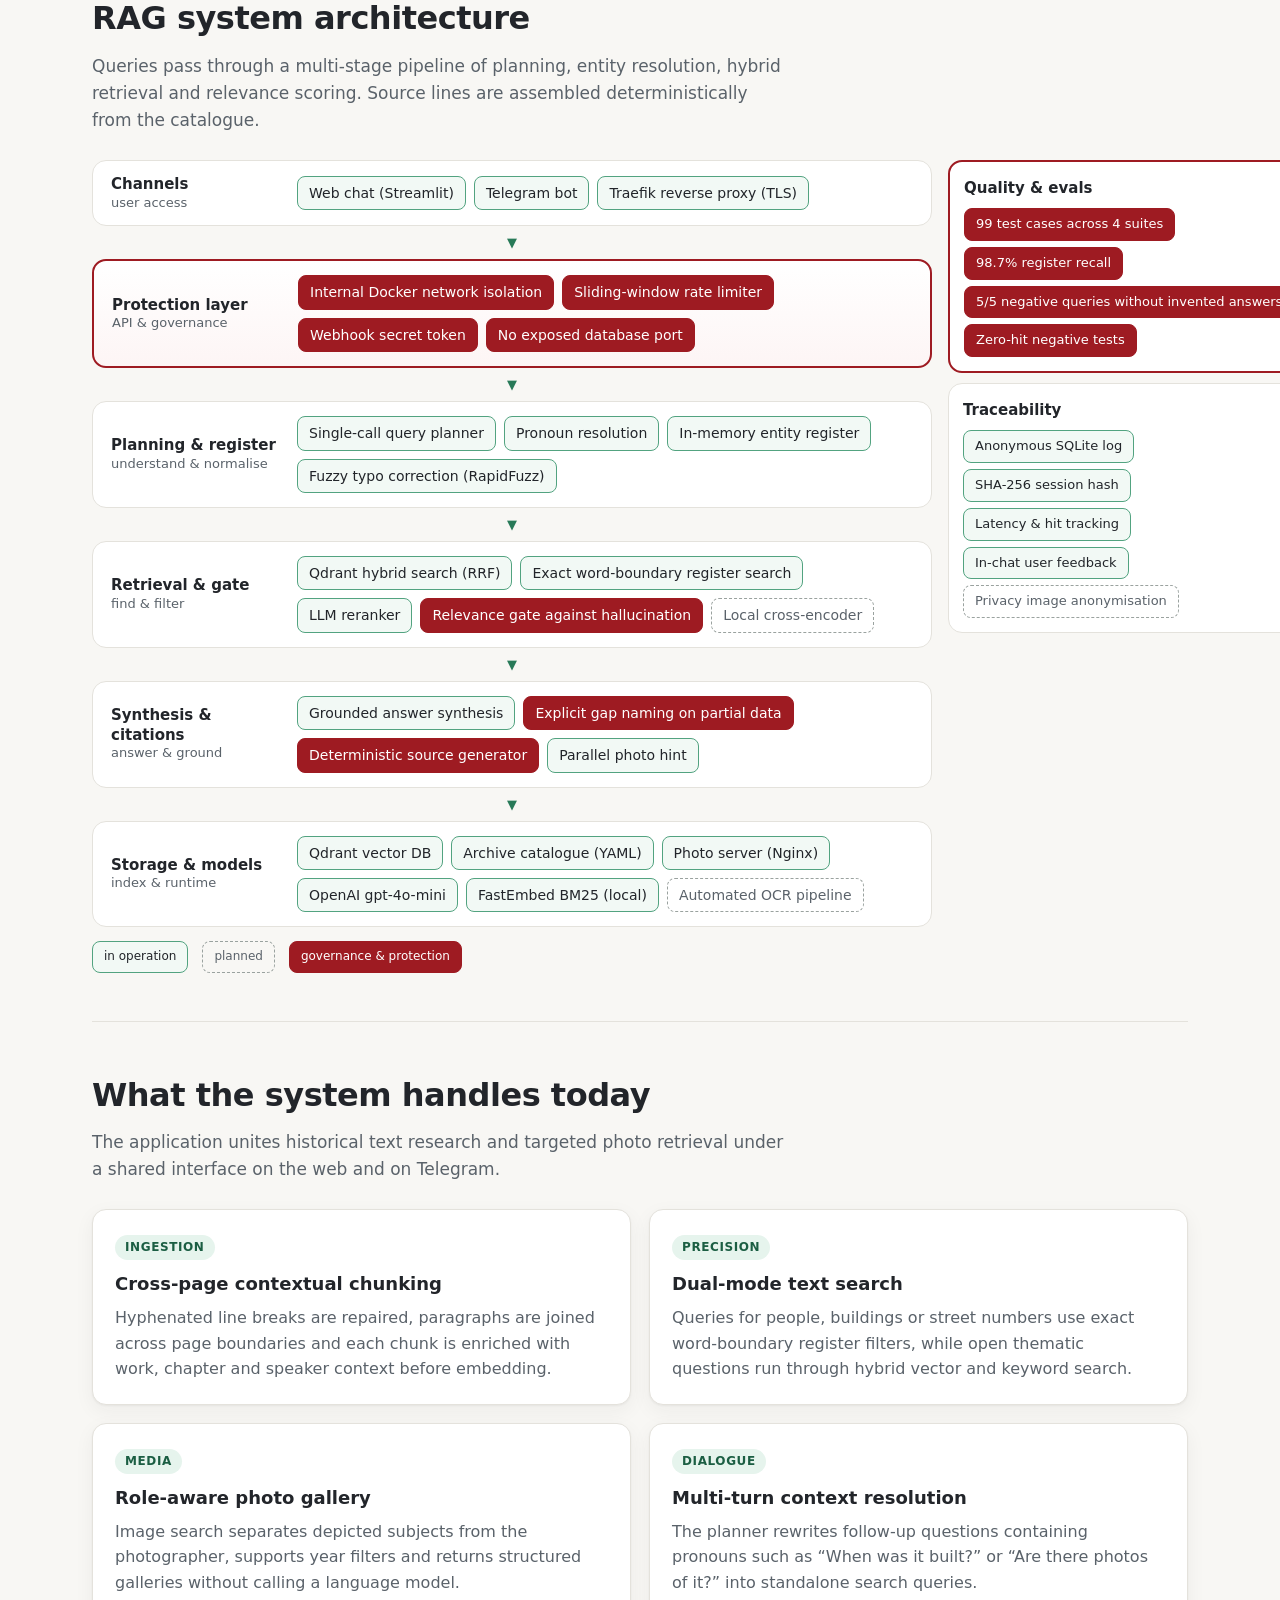
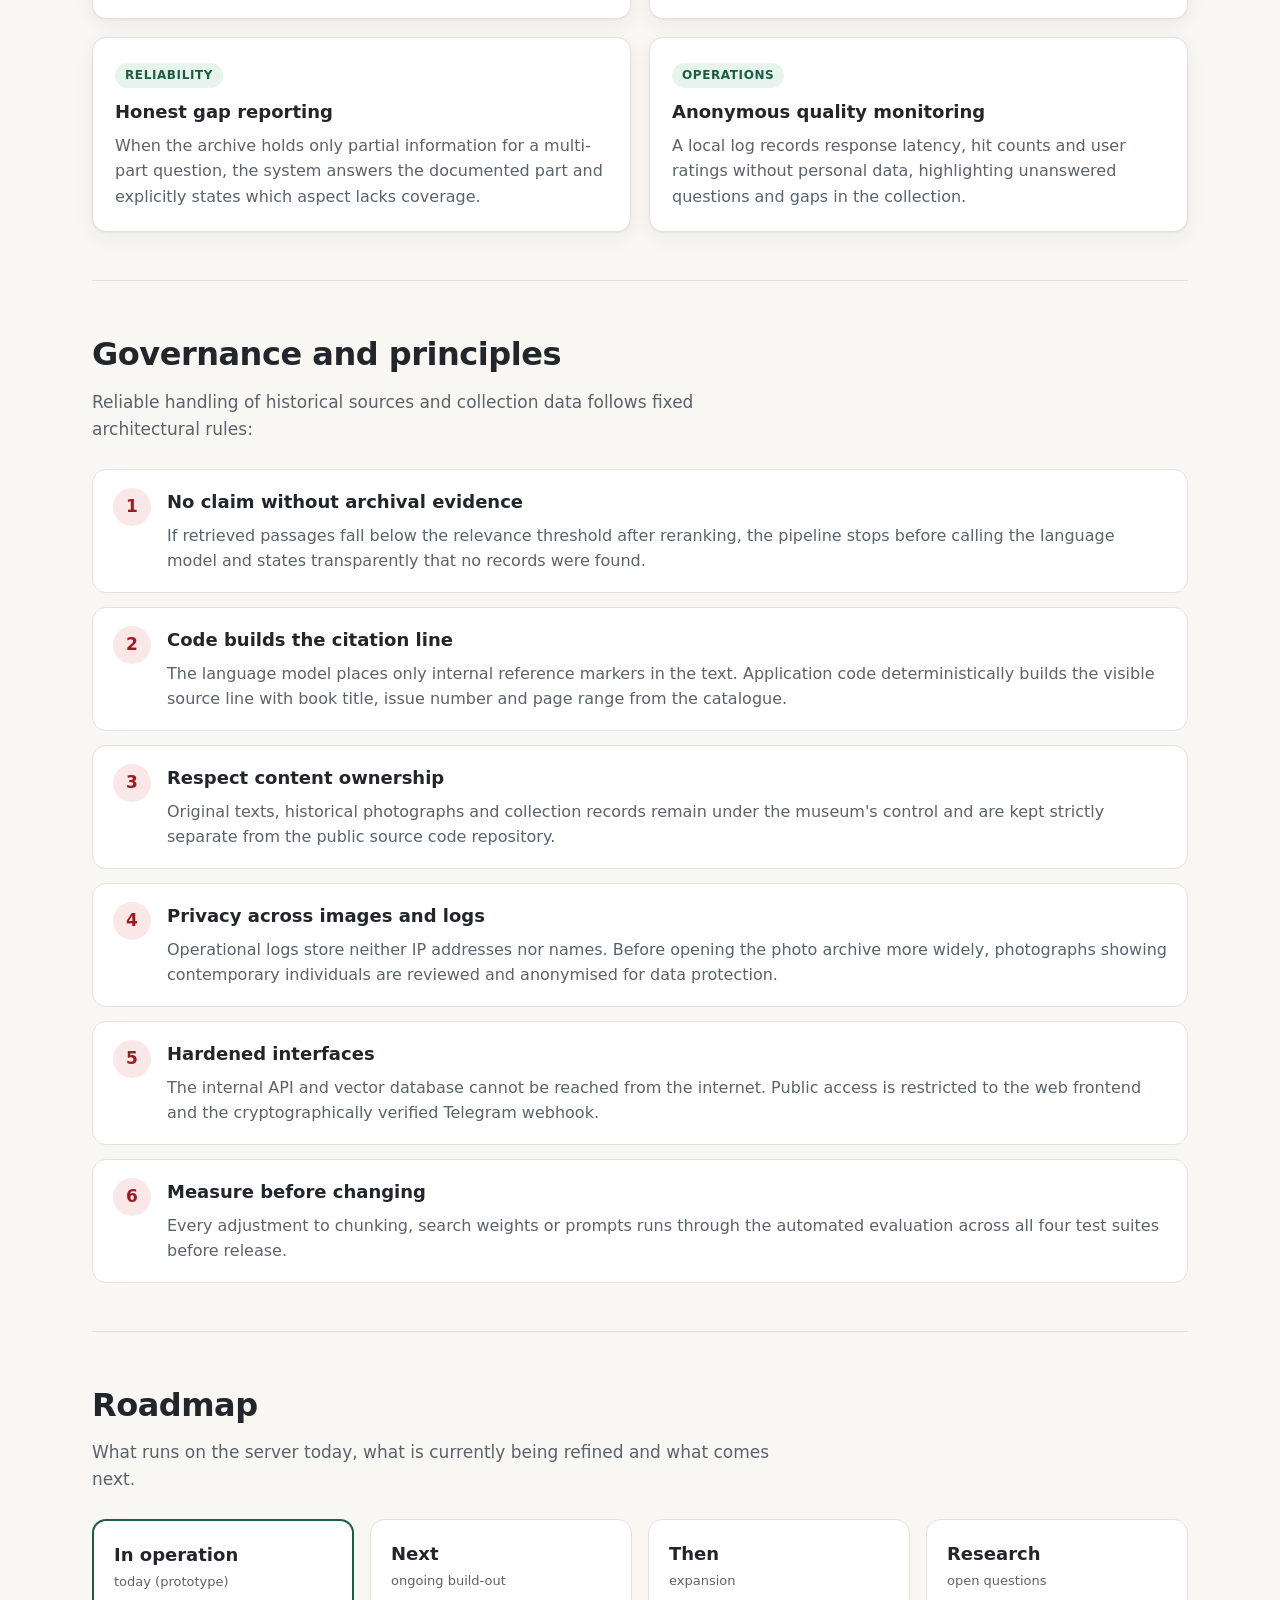
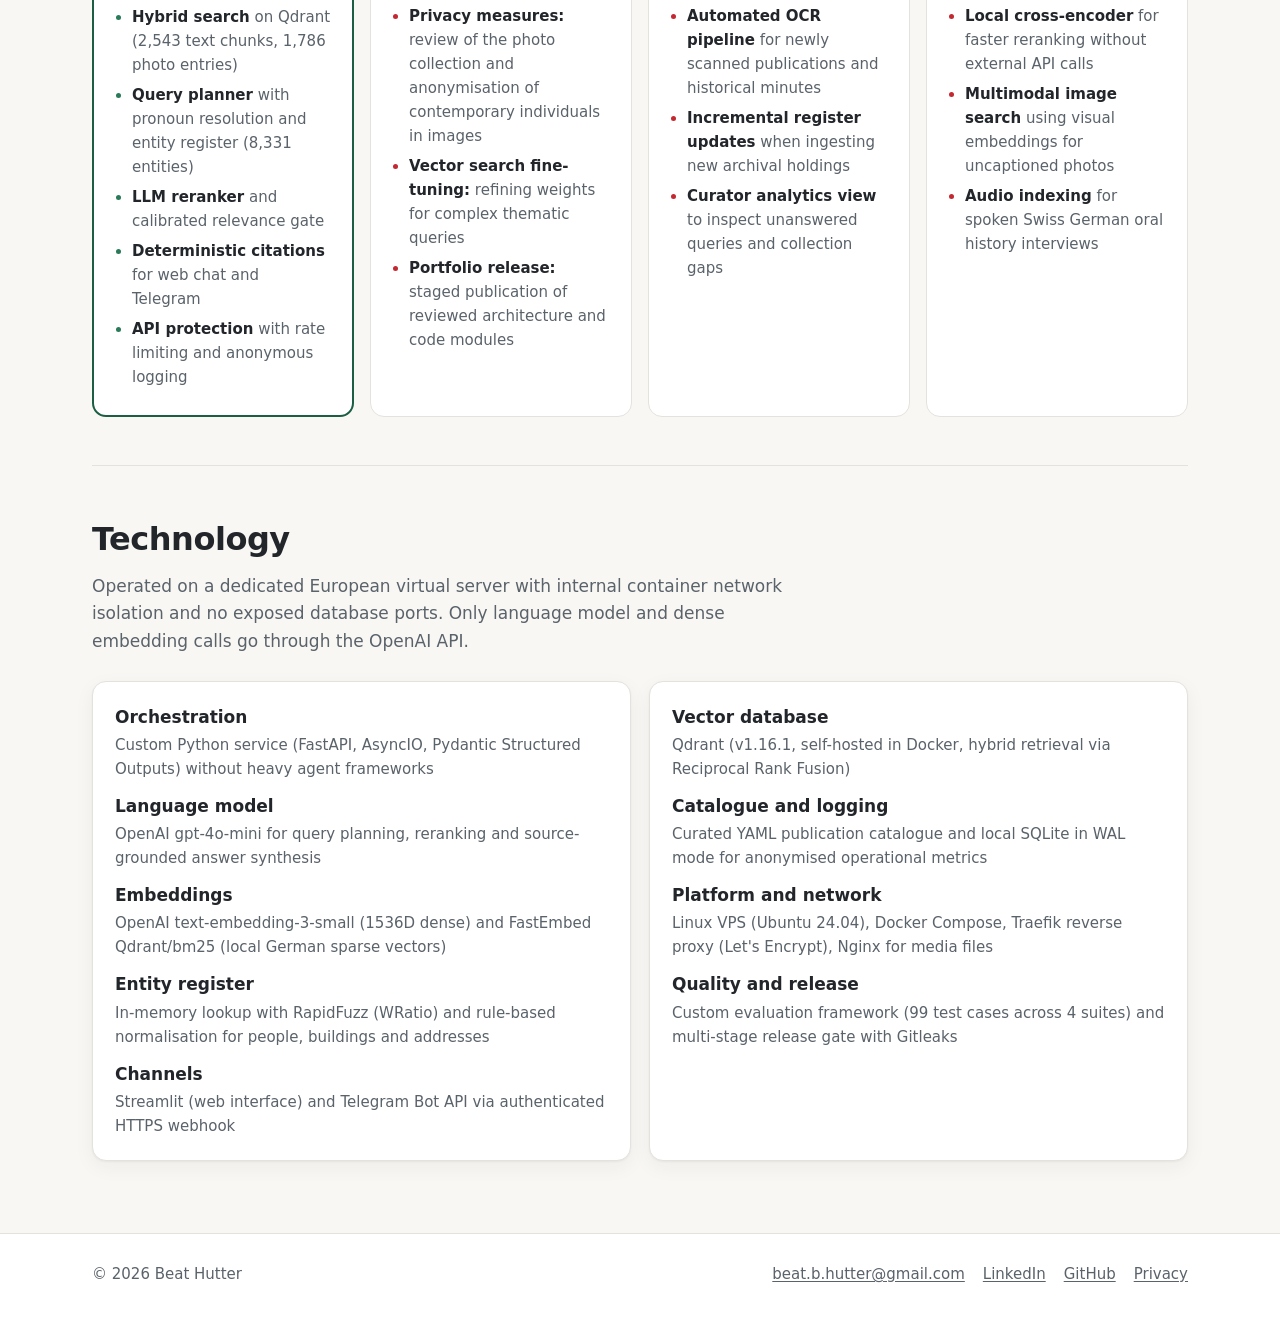
==== commit fa401efb: "Update 14.11.2026: neue Kontakt-Adresse auf der Projektseite" ====
--- a/docs/en/index.html
+++ b/docs/en/index.html
@@ -213,7 +213,7 @@
   <div class="wrap">
     <span>© 2026 Beat Hutter</span>
     <nav aria-label="Footer">
-      <a href="mailto:wilhelmbiener68@gmail.com">wilhelmbiener68@gmail.com</a>
+      <a href="mailto:beat.b.hutter@gmail.com">beat.b.hutter@gmail.com</a>
       <a href="https://www.linkedin.com/in/beat-hutter-2687414b/" target="_blank" rel="noopener">LinkedIn</a>
       <a href="https://github.com/BeatHutter/museum-hybrid-rag" target="_blank" rel="noopener">GitHub</a>
       <a href="privacy.html">Privacy</a>
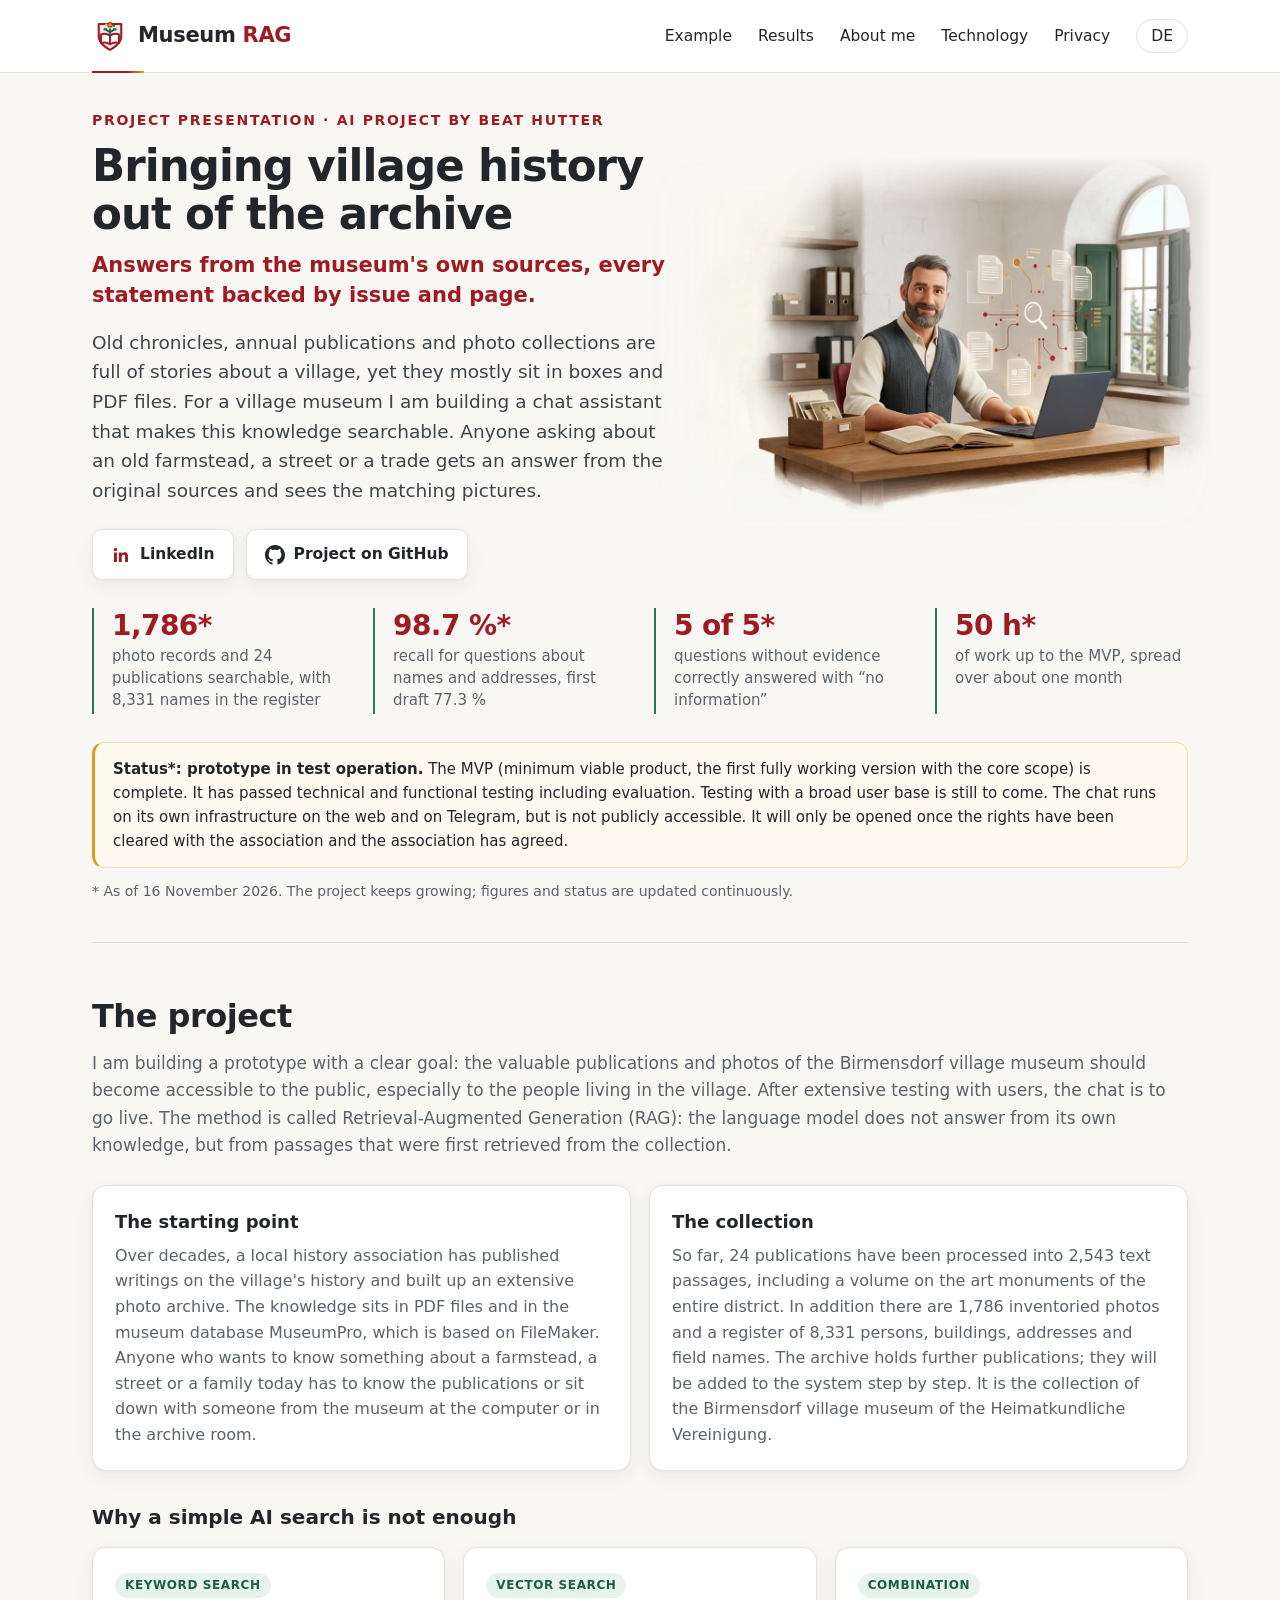
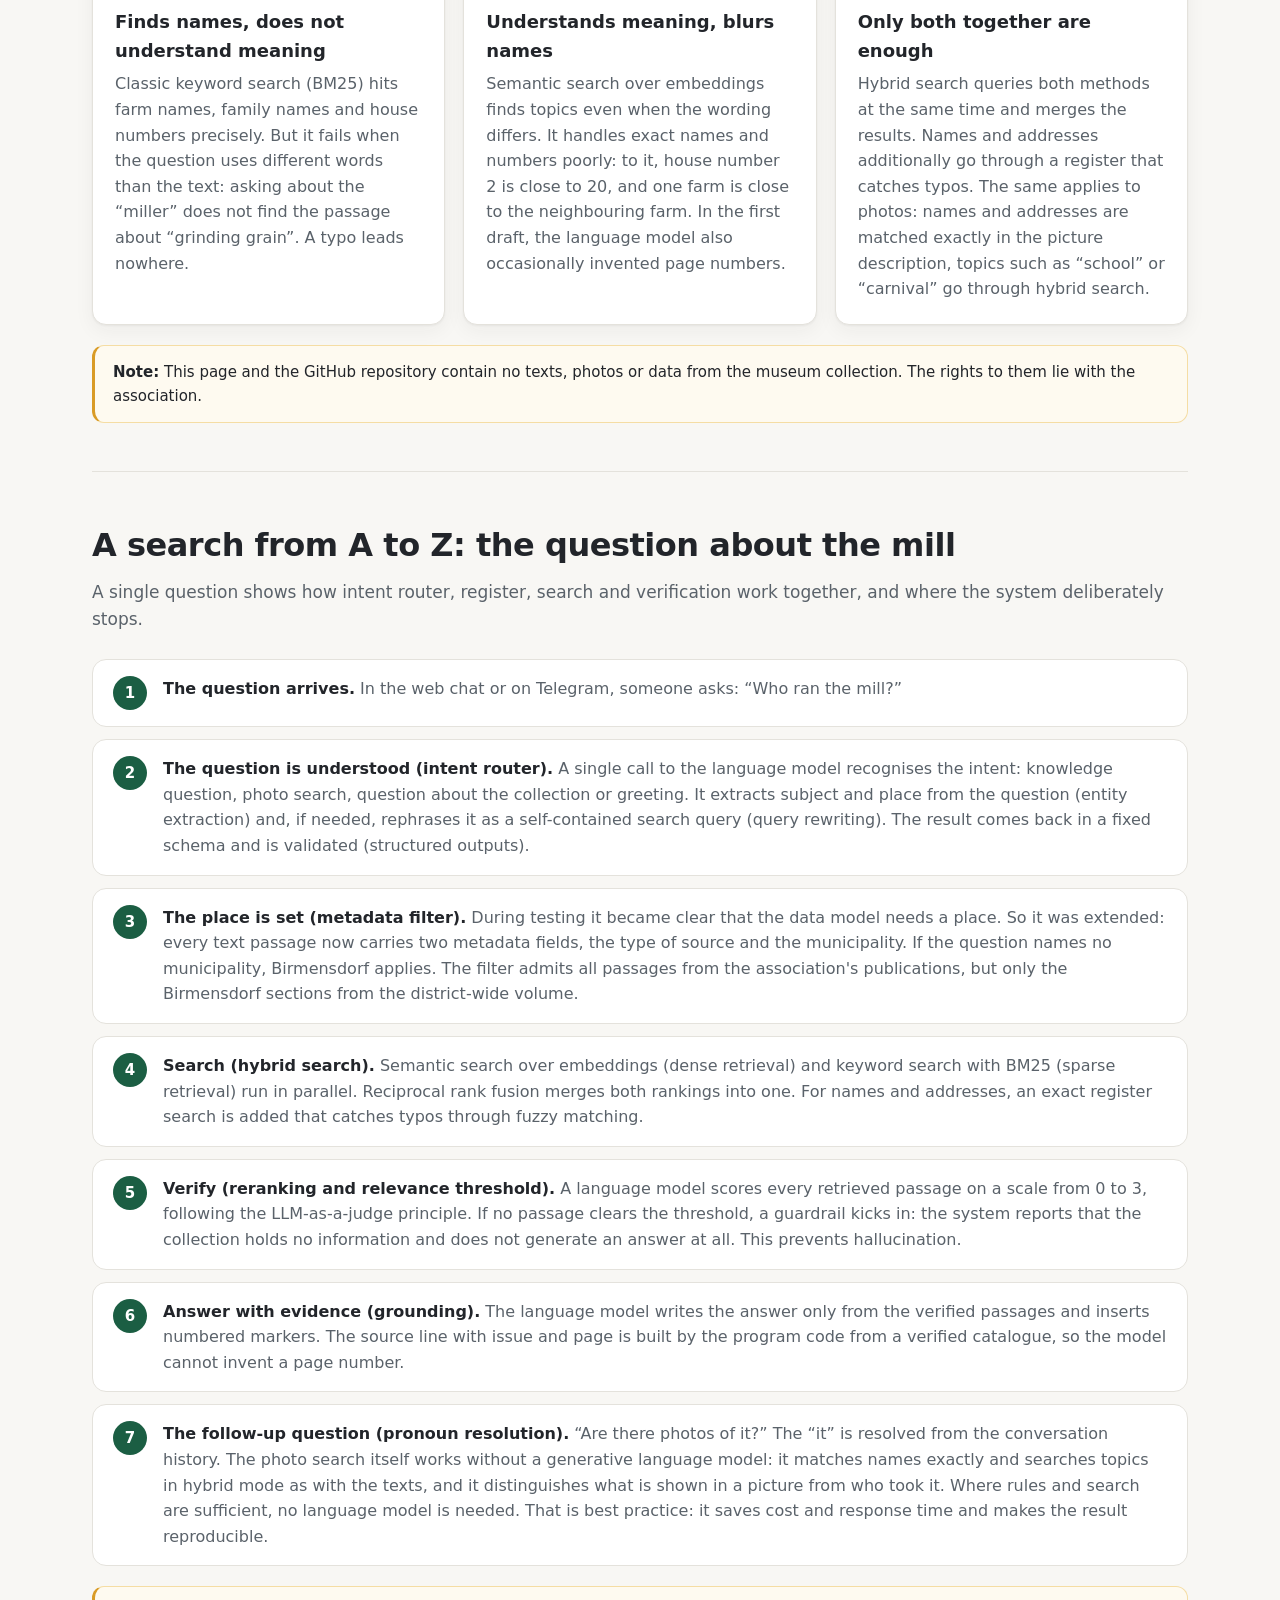
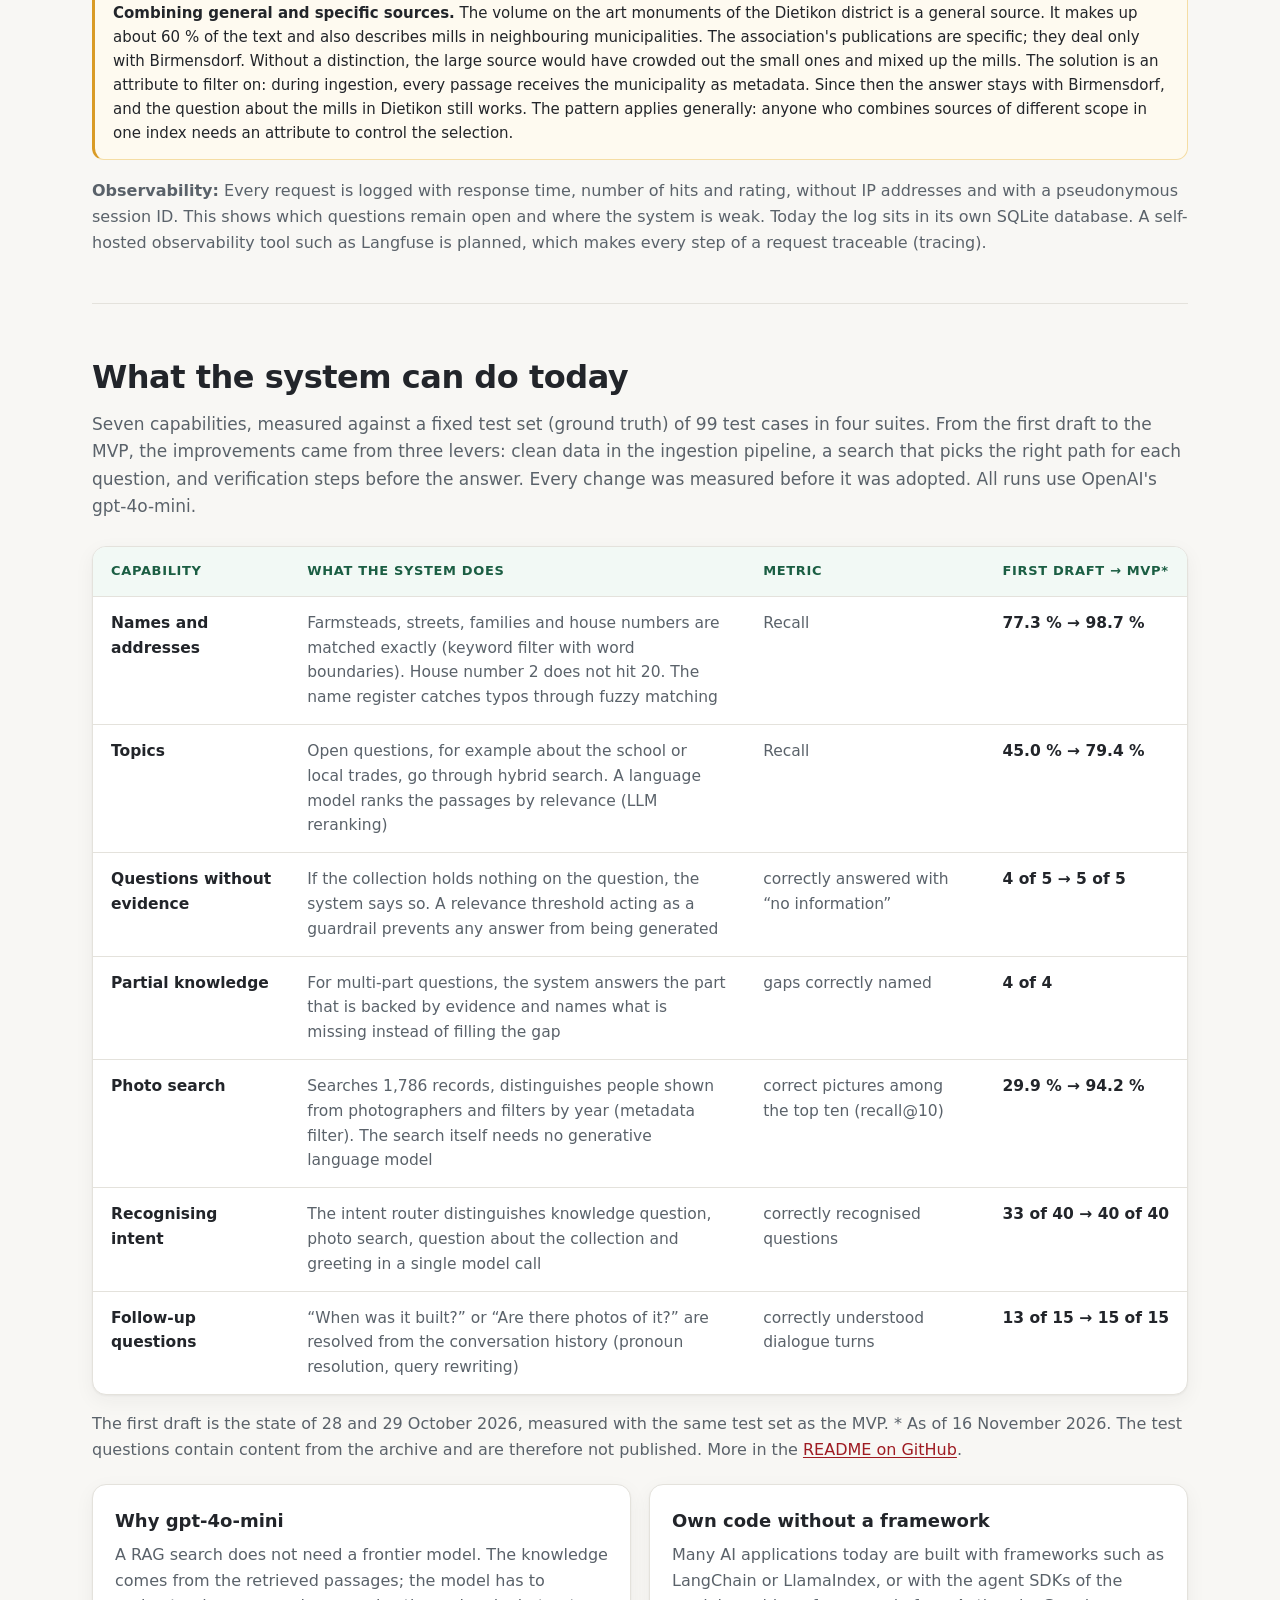
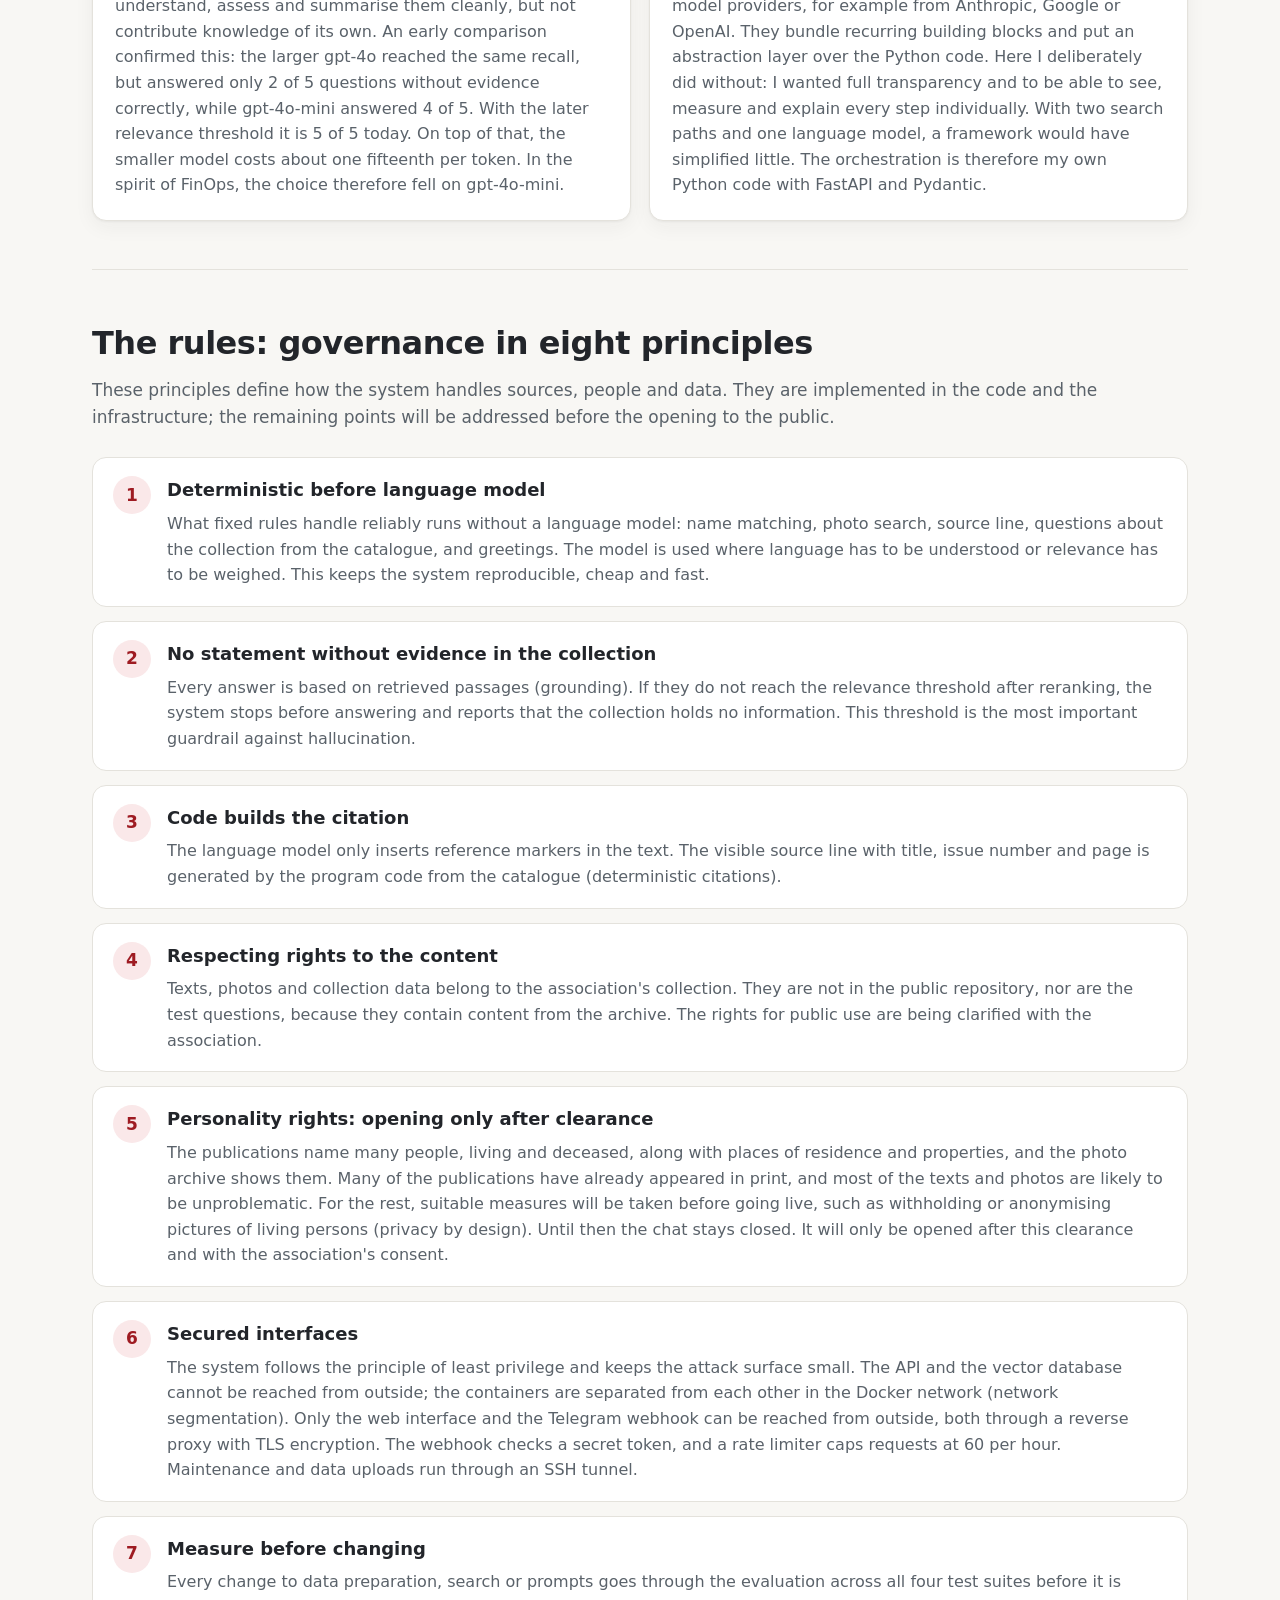
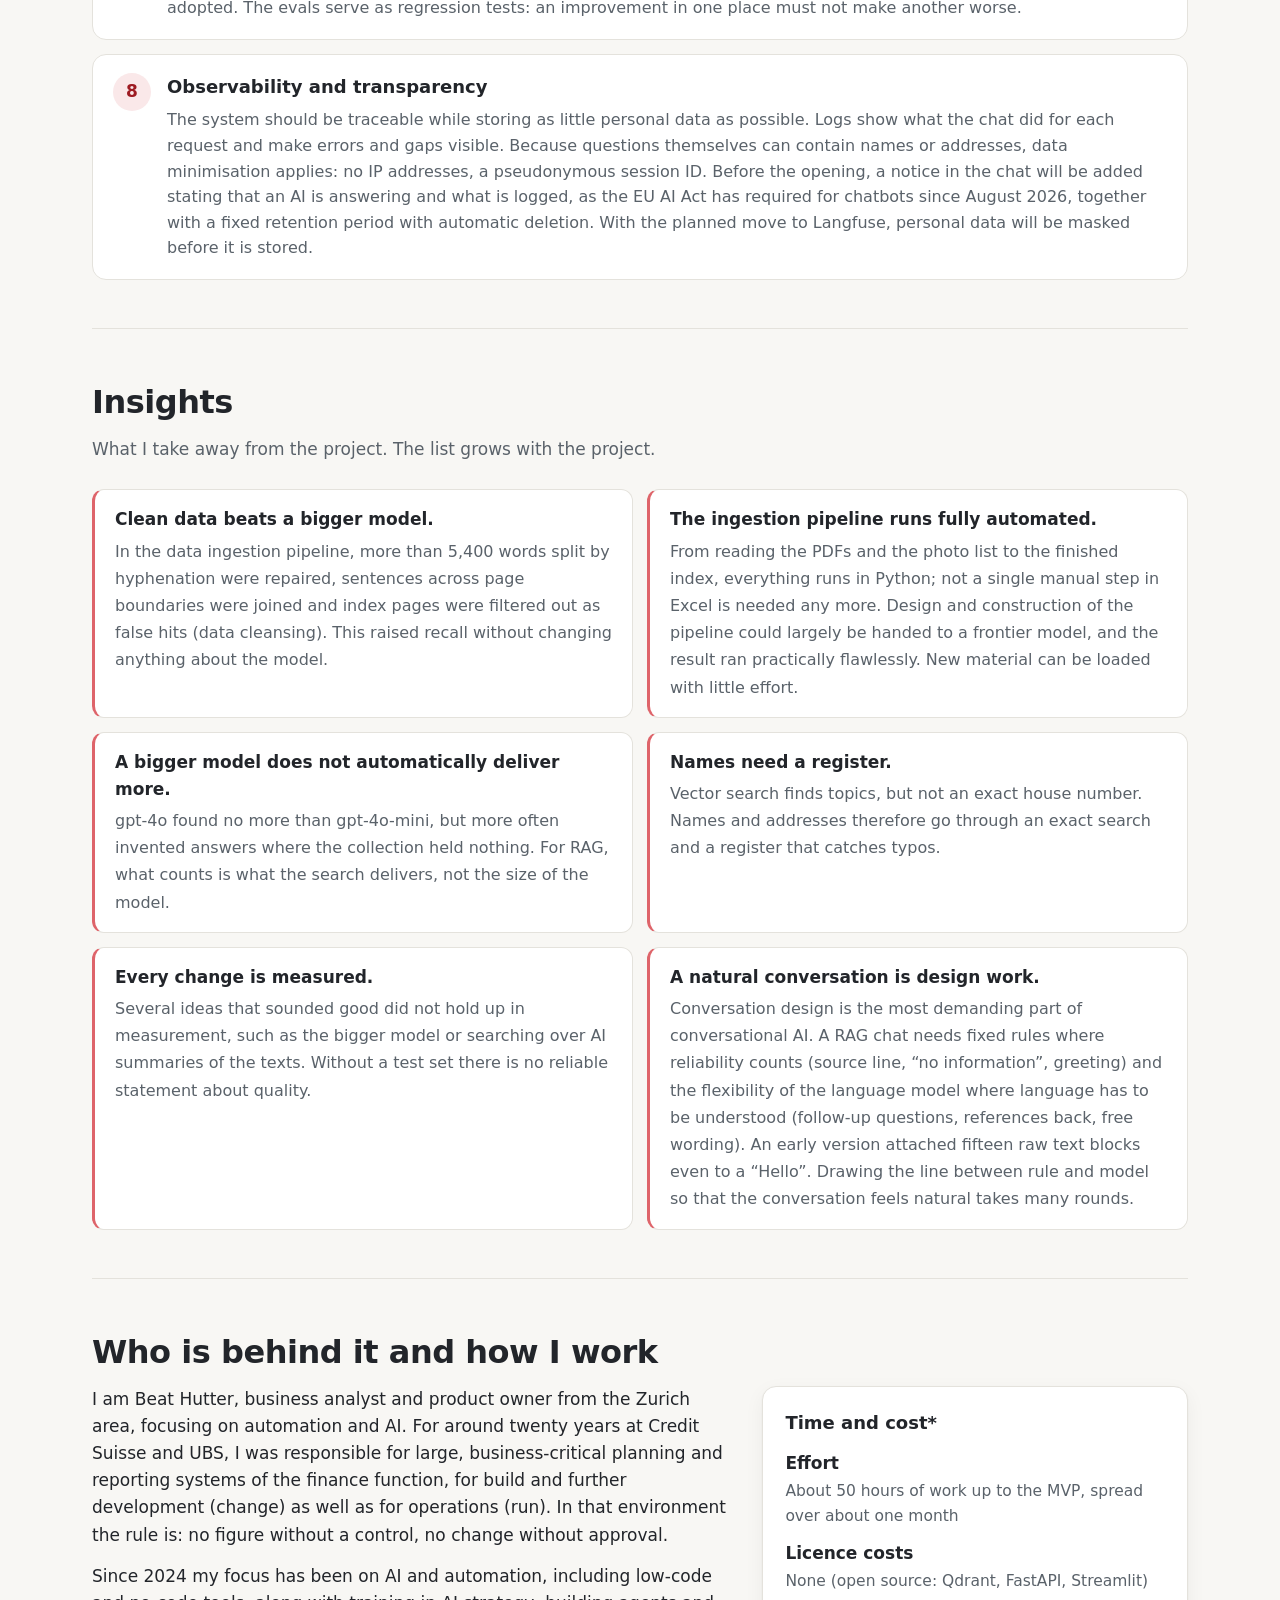
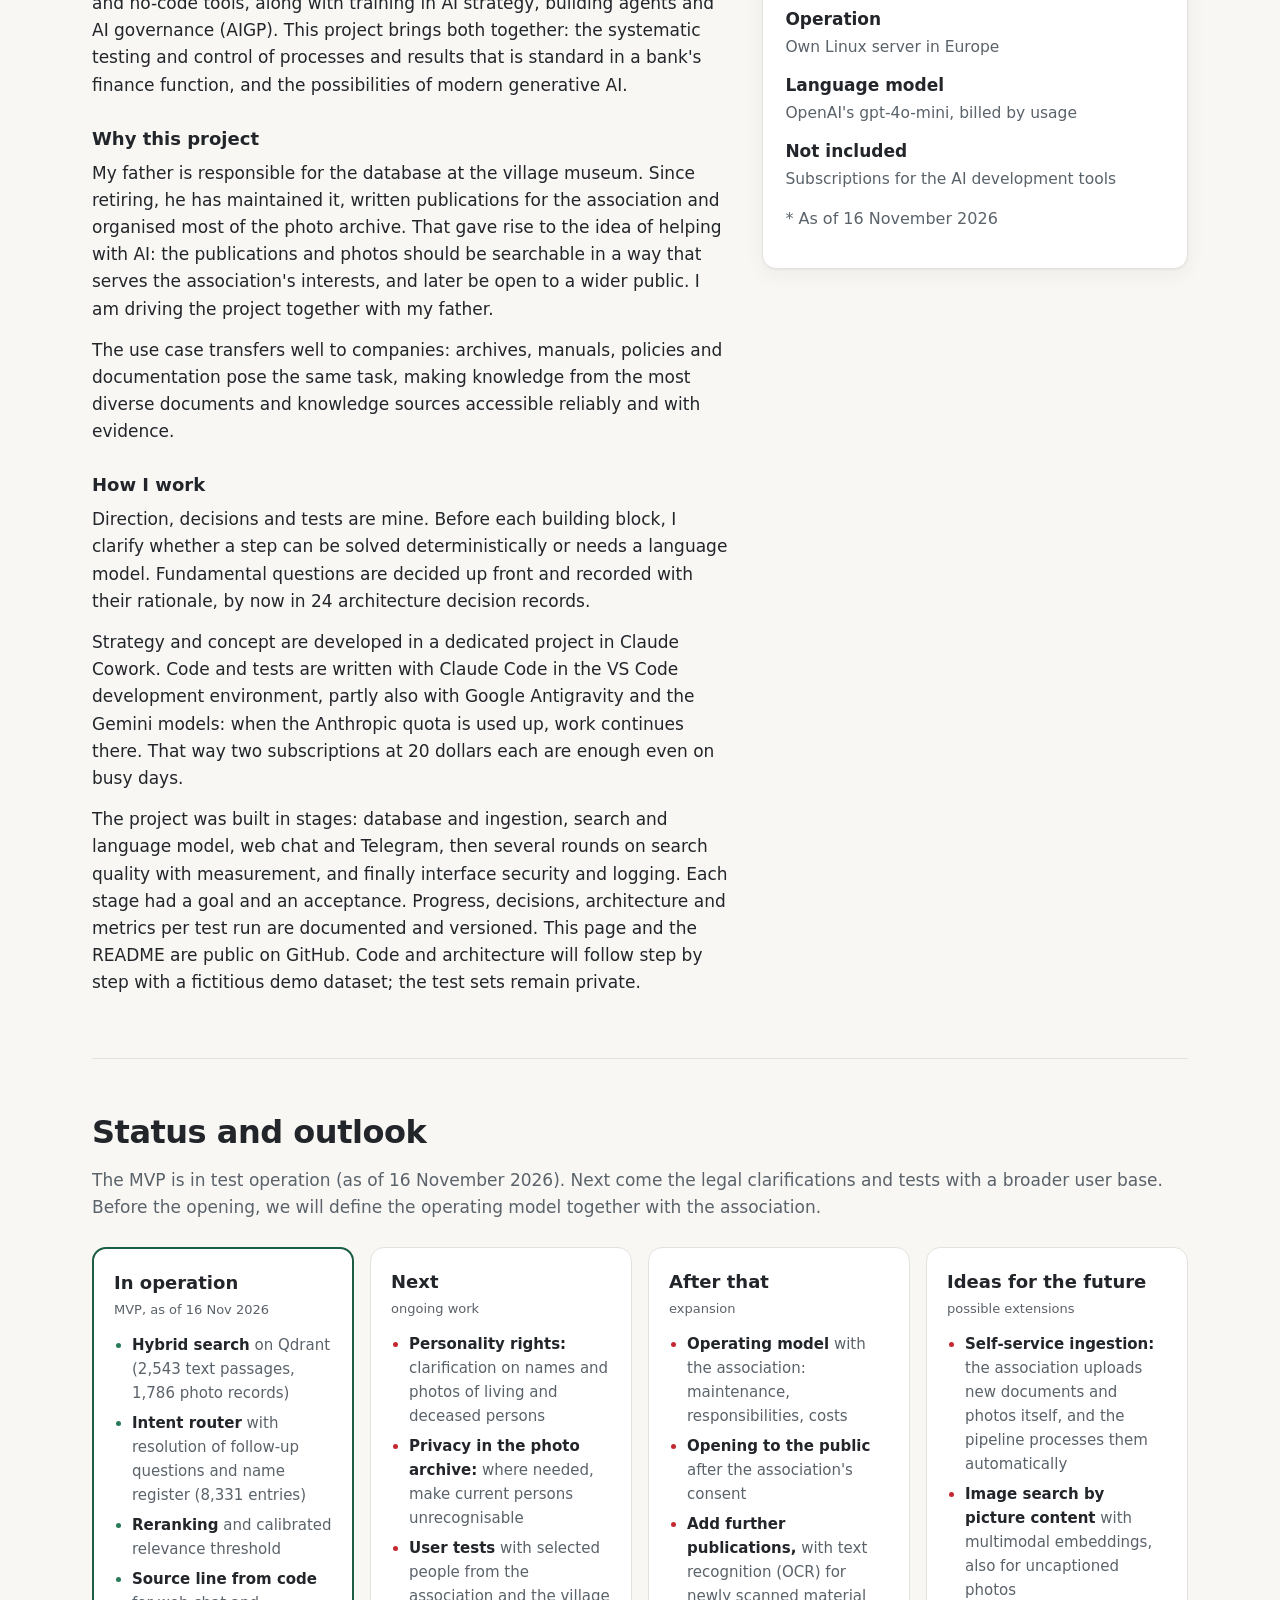
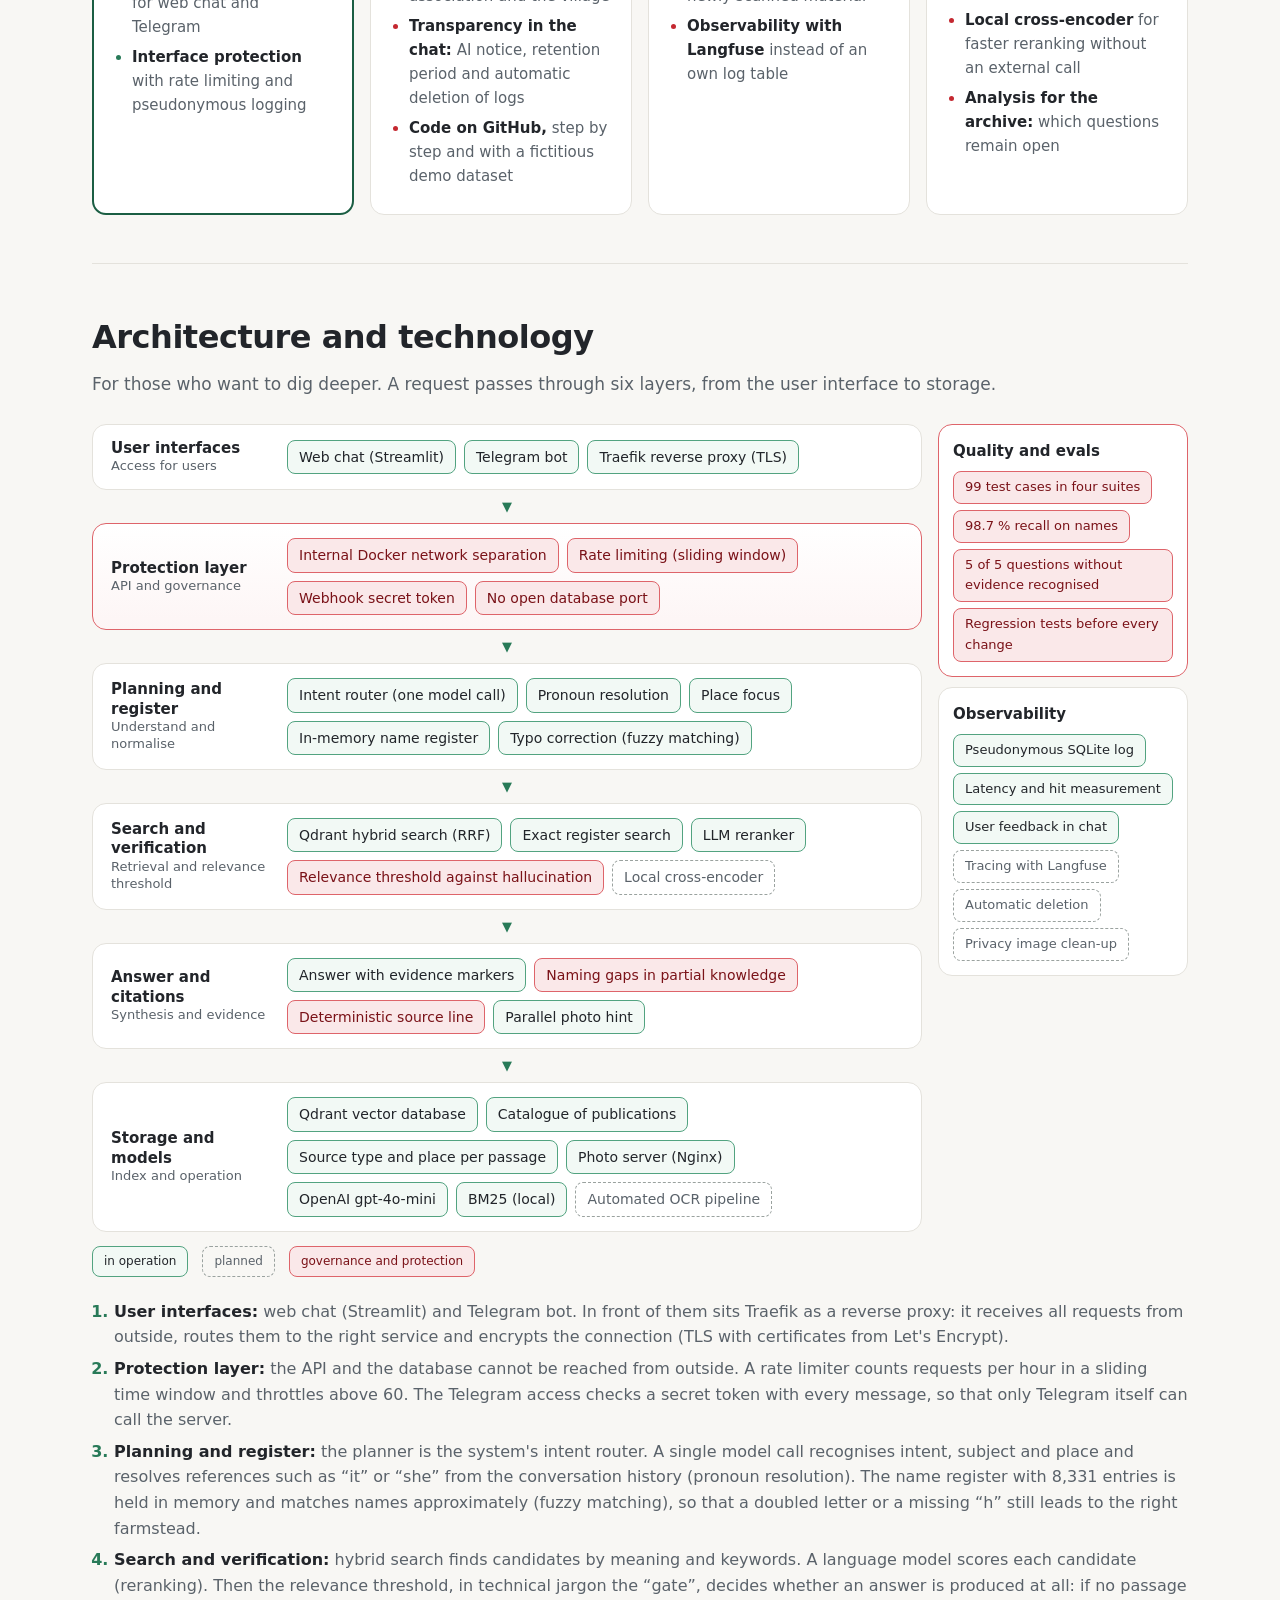
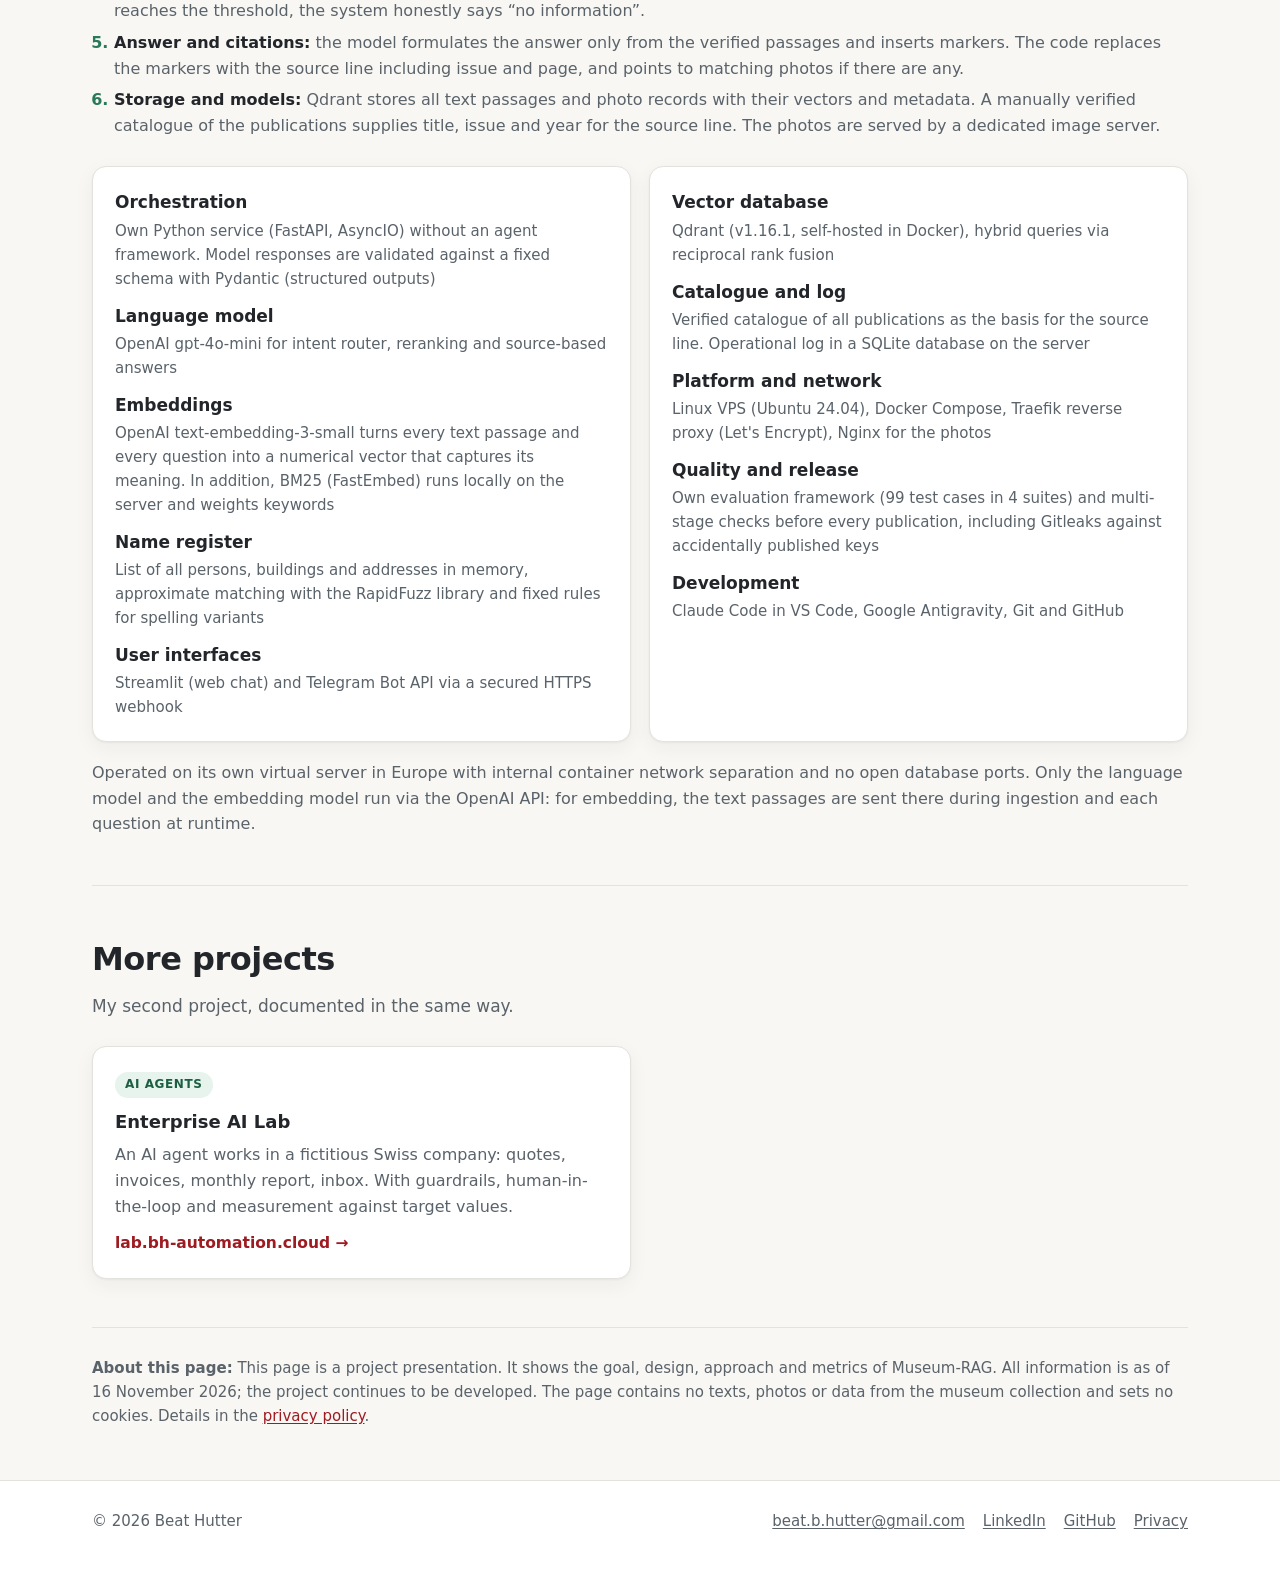
==== commit d3f2646e: "Update 16.11.2026: englische Projektseite auf Stand der deutschen Fassung" ====
--- a/docs/en/index.html
+++ b/docs/en/index.html
@@ -4,7 +4,7 @@
   <meta charset="utf-8">
   <meta name="viewport" content="width=device-width, initial-scale=1">
   <title>Museum-RAG – Beat Hutter</title>
-  <meta name="description" content="Hybrid knowledge and image archive system with deterministic source grounding for historical publications and photo collections. An AI project by Beat Hutter.">
+  <meta name="description" content="Project presentation: a chat assistant for a village museum that answers questions about local history from its own publications, backs every statement with issue and page, and finds matching photos. An AI project by Beat Hutter.">
   <link rel="alternate" hreflang="de" href="../">
   <link rel="stylesheet" href="../style.css">
   <link rel="icon" href="../assets/logo-rag.svg" type="image/svg+xml">
@@ -14,8 +14,10 @@
   <div class="wrap">
     <a class="brand" href="./"><img src="../assets/logo-rag.svg" alt="" width="36" height="36"><span>Museum <span class="wm-ai">RAG</span></span></a>
     <nav class="top-nav" aria-label="Main navigation">
-      <a class="hide-sm" href="#architecture">Architecture</a>
-      <a class="hide-sm" href="#roadmap">Roadmap</a>
+      <a class="hide-sm" href="#example">Example</a>
+      <a class="hide-sm" href="#results">Results</a>
+      <a class="hide-sm" href="#about">About me</a>
+      <a class="hide-sm" href="#tech">Technology</a>
       <a href="privacy.html">Privacy</a>
       <a class="lang" href="../" hreflang="de" lang="de">DE</a>
     </nav>
@@ -27,184 +29,303 @@
     <section class="hero">
       <div class="hero-grid">
       <div class="hero-text">
-      <p class="eyebrow">AI project by Beat Hutter</p>
+      <p class="eyebrow">Project presentation · AI project by Beat Hutter</p>
       <h1>Bringing village history out of the archive</h1>
-      <p class="lead">Old chronicles, annual publications and photo collections are full of stories about the local community, yet they mostly sit untouched in boxes and PDF files. This project makes the holdings of a local museum easily searchable for residents. Anyone asking about an old farmstead, a street or a historical trade receives reliable answers straight from the original sources alongside the matching photographs.</p>
+      <p class="subline">Answers from the museum's own sources, every statement backed by issue and page.</p>
+      <p class="lead">Old chronicles, annual publications and photo collections are full of stories about a village, yet they mostly sit in boxes and PDF files. For a village museum I am building a chat assistant that makes this knowledge searchable. Anyone asking about an old farmstead, a street or a trade gets an answer from the original sources and sees the matching pictures.</p>
       <div class="actions">
-        <a class="btn primary" href="https://github.com/BeatHutter/museum-hybrid-rag" target="_blank" rel="noopener"><svg viewBox="0 0 16 16" fill="currentColor" aria-hidden="true"><path d="M8 0C3.58 0 0 3.58 0 8c0 3.54 2.29 6.53 5.47 7.59.4.07.55-.17.55-.38 0-.19-.01-.82-.01-1.49-2.01.37-2.53-.49-2.69-.94-.09-.23-.48-.94-.82-1.13-.28-.15-.68-.52-.01-.53.63-.01 1.08.58 1.23.82.72 1.21 1.87.87 2.33.66.07-.52.28-.87.51-1.07-1.78-.2-3.64-.89-3.64-3.95 0-.87.31-1.59.82-2.15-.08-.2-.36-1.02.08-2.12 0 0 .67-.21 2.2.82.64-.18 1.32-.27 2-.27.68 0 1.36.09 2 .27 1.53-1.04 2.2-.82 2.2-.82.44 1.1.16 1.92.08 2.12.51.56.82 1.27.82 2.15 0 3.07-1.87 3.75-3.65 3.95.29.25.54.73.54 1.48 0 1.07-.01 1.93-.01 2.2 0 .21.15.46.55.38A8.01 8.01 0 0 0 16 8c0-4.42-3.58-8-8-8z"/></svg>Project on GitHub</a>
-        <a class="btn" href="https://www.linkedin.com/in/beat-hutter-2687414b/" target="_blank" rel="noopener"><svg class="in" viewBox="0 0 24 24" fill="currentColor" aria-hidden="true"><path d="M20.45 20.45h-3.56v-5.57c0-1.33-.02-3.04-1.85-3.04-1.85 0-2.14 1.45-2.14 2.94v5.67H9.34V9h3.41v1.56h.05c.48-.9 1.64-1.85 3.37-1.85 3.6 0 4.27 2.37 4.27 5.46v6.28zM5.34 7.43a2.06 2.06 0 1 1 0-4.13 2.06 2.06 0 0 1 0 4.13zM7.12 20.45H3.56V9h3.56v11.45z"/></svg>Beat Hutter on LinkedIn</a>
+        <a class="btn primary" href="https://www.linkedin.com/in/beat-hutter-2687414b/" target="_blank" rel="noopener"><svg class="in" viewBox="0 0 24 24" fill="currentColor" aria-hidden="true"><path d="M20.45 20.45h-3.56v-5.57c0-1.33-.02-3.04-1.85-3.04-1.85 0-2.14 1.45-2.14 2.94v5.67H9.34V9h3.41v1.56h.05c.48-.9 1.64-1.85 3.37-1.85 3.6 0 4.27 2.37 4.27 5.46v6.28zM5.34 7.43a2.06 2.06 0 1 1 0-4.13 2.06 2.06 0 0 1 0 4.13zM7.12 20.45H3.56V9h3.56v11.45z"/></svg>LinkedIn</a>
+        <a class="btn soft" href="https://github.com/BeatHutter/museum-hybrid-rag" target="_blank" rel="noopener"><svg viewBox="0 0 16 16" fill="currentColor" aria-hidden="true"><path d="M8 0C3.58 0 0 3.58 0 8c0 3.54 2.29 6.53 5.47 7.59.4.07.55-.17.55-.38 0-.19-.01-.82-.01-1.49-2.01.37-2.53-.49-2.69-.94-.09-.23-.48-.94-.82-1.13-.28-.15-.68-.52-.01-.53.63-.01 1.08.58 1.23.82.72 1.21 1.87.87 2.33.66.07-.52.28-.87.51-1.07-1.78-.2-3.64-.89-3.64-3.95 0-.87.31-1.59.82-2.15-.08-.2-.36-1.02.08-2.12 0 0 .67-.21 2.2.82.64-.18 1.32-.27 2-.27.68 0 1.36.09 2 .27 1.53-1.04 2.2-.82 2.2-.82.44 1.1.16 1.92.08 2.12.51.56.82 1.27.82 2.15 0 3.07-1.87 3.75-3.65 3.95.29.25.54.73.54 1.48 0 1.07-.01 1.93-.01 2.2 0 .21.15.46.55.38A8.01 8.01 0 0 0 16 8c0-4.42-3.58-8-8-8z"/></svg>Project on GitHub</a>
       </div>
       </div>
       <figure class="hero-art">
-        <img src="../assets/hero-rag.webp" srcset="../assets/hero-rag-1200.webp 1200w, ../assets/hero-rag.webp 1800w" sizes="(max-width: 960px) 100vw, 620px" width="1800" height="1200" alt="Illustration: A bearded archivist works at a wooden desk in a bright historical museum archive with green shutters. In front of him lie an open chronicle, historical photographs and a laptop with connected document cards and vector nodes floating above in red, green and golden yellow." fetchpriority="high">
+        <img src="../assets/hero-rag.webp" srcset="../assets/hero-rag-1200.webp 1200w, ../assets/hero-rag.webp 1800w" sizes="(max-width: 960px) 100vw, 620px" width="1800" height="1200" alt="Illustration: A bearded archivist works at a wooden table in a bright historic museum archive with green shutters. In front of him lie an old chronicle, historic photographs and a laptop, above which networked document cards and vector nodes in red, green and golden yellow float." fetchpriority="high">
       </figure>
       </div>
-      <div class="pillars">
-        <div class="pillar"><svg viewBox="0 0 24 24" fill="none" stroke="currentColor" stroke-width="1.7" stroke-linecap="round" stroke-linejoin="round" aria-hidden="true"><circle cx="11" cy="11" r="7"/><path d="M21 21l-4.35-4.35M8 11h6M11 8v6"/></svg><strong>Hybrid retrieval</strong><span>Dense vectors + BM25 with RRF</span></div>
-        <div class="pillar"><svg viewBox="0 0 24 24" fill="none" stroke="currentColor" stroke-width="1.7" stroke-linecap="round" stroke-linejoin="round" aria-hidden="true"><path d="M4 6h16M4 12h10M4 18h7"/><rect x="15" y="13" width="6" height="6" rx="1.5"/></svg><strong>Two search paths</strong><span>Knowledge answers and photo gallery</span></div>
-        <div class="pillar"><svg viewBox="0 0 24 24" fill="none" stroke="currentColor" stroke-width="1.7" stroke-linecap="round" stroke-linejoin="round" aria-hidden="true"><path d="M4 19.5A2.5 2.5 0 0 1 6.5 17H20"/><path d="M6.5 2H20v20H6.5A2.5 2.5 0 0 1 4 19.5v-15A2.5 2.5 0 0 1 6.5 2z"/><path d="M9 7h6M9 11h4"/></svg><strong>Deterministic citations</strong><span>Exact page references built in code</span></div>
-        <div class="pillar"><svg viewBox="0 0 24 24" fill="none" stroke="currentColor" stroke-width="1.7" stroke-linecap="round" stroke-linejoin="round" aria-hidden="true"><path d="M17 21v-2a4 4 0 0 0-4-4H5a4 4 0 0 0-4 4v2"/><circle cx="9" cy="7" r="4"/><path d="M23 21v-2a4 4 0 0 0-3-3.87M16 3.13a4 4 0 0 1 0 7.75"/></svg><strong>Typo-tolerant register</strong><span>8,331 entities in memory</span></div>
-      </div>
+      <div class="kpis">
+        <div class="kpi"><strong>1,786*</strong><span>photo records and 24 publications searchable, with 8,331 names in the register</span></div>
+        <div class="kpi"><strong>98.7&nbsp;%*</strong><span>recall for questions about names and addresses, first draft 77.3&nbsp;%</span></div>
+        <div class="kpi"><strong>5 of 5*</strong><span>questions without evidence correctly answered with “no information”</span></div>
+        <div class="kpi"><strong>50 h*</strong><span>of work up to the MVP, spread over about one month</span></div>
+      </div>
+      <p class="notice"><strong>Status*: prototype in test operation.</strong> The MVP (minimum viable product, the first fully working version with the core scope) is complete. It has passed technical and functional testing including evaluation. Testing with a broad user base is still to come. The chat runs on its own infrastructure on the web and on Telegram, but is not publicly accessible. It will only be opened once the rights have been cleared with the association and the association has agreed.</p>
+      <p class="asof">* As of 16 November 2026. The project keeps growing; figures and status are updated continuously.</p>
     </section>
 
     <section id="project">
       <h2>The project</h2>
-      <p class="section-lead">Built on the real holdings of a local history museum, the system demonstrates how unstructured legacy collections can be unlocked reliably and under tight control for conversational access.</p>
+      <p class="section-lead">I am building a prototype with a clear goal: the valuable publications and photos of the Birmensdorf village museum should become accessible to the public, especially to the people living in the village. After extensive testing with users, the chat is to go live. The method is called Retrieval-Augmented Generation (RAG): the language model does not answer from its own knowledge, but from passages that were first retrieved from the collection.</p>
+      <div class="grid two">
+        <div class="card">
+          <h3>The starting point</h3>
+          <p>Over decades, a local history association has published writings on the village's history and built up an extensive photo archive. The knowledge sits in PDF files and in the museum database MuseumPro, which is based on FileMaker. Anyone who wants to know something about a farmstead, a street or a family today has to know the publications or sit down with someone from the museum at the computer or in the archive room.</p>
+        </div>
+        <div class="card">
+          <h3>The collection</h3>
+          <p>So far, 24 publications have been processed into 2,543 text passages, including a volume on the art monuments of the entire district. In addition there are 1,786 inventoried photos and a register of 8,331 persons, buildings, addresses and field names. The archive holds further publications; they will be added to the system step by step. It is the collection of the Birmensdorf village museum of the Heimatkundliche Vereinigung.</p>
+        </div>
+      </div>
+      <h3 class="sub">Why a simple AI search is not enough</h3>
       <div class="grid">
         <div class="card">
-          <h3>Real archival holdings</h3>
-          <p>The knowledge base covers 2,543 cross-page text passages from 24 historical publications alongside 1,786 catalogued photo records and more than 8,300 indexed people, buildings and locations.</p>
-        </div>
-        <div class="card">
-          <h3>Controlled answer pipeline</h3>
-          <p>An upstream query planner resolves conversational pronouns, a reranker scores candidate passages and a calibrated relevance gate blocks unsupported answers before generation.</p>
-        </div>
-        <div class="card">
-          <h3>Measured and evolving</h3>
-          <p>Every change to indexing, search filters and prompts is benchmarked against a fixed evaluation set of 99 test cases across four suites and refined from real usage.</p>
-        </div>
-      </div>
-      <p class="notice"><strong>Project status note:</strong> We are currently working on a live prototype. The chat runs in production on dedicated infrastructure via web interface and Telegram, but is not yet open to the general public due to copyright and data protection requirements.</p>
-    </section>
-
-    <section id="architecture">
-      <h2>RAG system architecture</h2>
-      <p class="section-lead">Queries pass through a multi-stage pipeline of planning, entity resolution, hybrid retrieval and relevance scoring. Source lines are assembled deterministically from the catalogue.</p>
-      <div class="arch">
-        <div class="arch-stack">
-          <div class="layer">
-            <div class="layer-name">Channels<small>user access</small></div>
-            <div class="chips"><span class="chip">Web chat (Streamlit)</span><span class="chip">Telegram bot</span><span class="chip">Traefik reverse proxy (TLS)</span></div>
-          </div>
-          <div class="arrow">▼</div>
-          <div class="layer gov">
-            <div class="layer-name">Protection layer<small>API &amp; governance</small></div>
-            <div class="chips"><span class="chip gov">Internal Docker network isolation</span><span class="chip gov">Sliding-window rate limiter</span><span class="chip gov">Webhook secret token</span><span class="chip gov">No exposed database port</span></div>
-          </div>
-          <div class="arrow">▼</div>
-          <div class="layer">
-            <div class="layer-name">Planning &amp; register<small>understand &amp; normalise</small></div>
-            <div class="chips"><span class="chip">Single-call query planner</span><span class="chip">Pronoun resolution</span><span class="chip">In-memory entity register</span><span class="chip">Fuzzy typo correction (RapidFuzz)</span></div>
-          </div>
-          <div class="arrow">▼</div>
-          <div class="layer">
-            <div class="layer-name">Retrieval &amp; gate<small>find &amp; filter</small></div>
-            <div class="chips"><span class="chip">Qdrant hybrid search (RRF)</span><span class="chip">Exact word-boundary register search</span><span class="chip">LLM reranker</span><span class="chip gov">Relevance gate against hallucination</span><span class="chip plan">Local cross-encoder</span></div>
-          </div>
-          <div class="arrow">▼</div>
-          <div class="layer">
-            <div class="layer-name">Synthesis &amp; citations<small>answer &amp; ground</small></div>
-            <div class="chips"><span class="chip">Grounded answer synthesis</span><span class="chip gov">Explicit gap naming on partial data</span><span class="chip gov">Deterministic source generator</span><span class="chip">Parallel photo hint</span></div>
-          </div>
-          <div class="arrow">▼</div>
-          <div class="layer">
-            <div class="layer-name">Storage &amp; models<small>index &amp; runtime</small></div>
-            <div class="chips"><span class="chip">Qdrant vector DB</span><span class="chip">Archive catalogue (YAML)</span><span class="chip">Photo server (Nginx)</span><span class="chip">OpenAI gpt-4o-mini</span><span class="chip">FastEmbed BM25 (local)</span><span class="chip plan">Automated OCR pipeline</span></div>
-          </div>
-        </div>
-        <div class="arch-side">
-          <div class="side-box hitl">
-            <h3>Quality &amp; evals</h3>
-            <div class="chips"><span class="chip gov">99 test cases across 4 suites</span><span class="chip gov">98.7% register recall</span><span class="chip gov">5/5 negative queries without invented answers</span><span class="chip gov">Zero-hit negative tests</span></div>
-          </div>
-          <div class="side-box">
-            <h3>Traceability</h3>
-            <div class="chips"><span class="chip">Anonymous SQLite log</span><span class="chip">SHA-256 session hash</span><span class="chip">Latency &amp; hit tracking</span><span class="chip">In-chat user feedback</span><span class="chip plan">Privacy image anonymisation</span></div>
-          </div>
-        </div>
-      </div>
-      <div class="legend"><span class="chip">in operation</span><span class="chip plan">planned</span><span class="chip gov">governance &amp; protection</span></div>
-    </section>
-
-    <section id="capabilities">
-      <h2>What the system handles today</h2>
-      <p class="section-lead">The application unites historical text research and targeted photo retrieval under a shared interface on the web and on Telegram.</p>
-      <div class="grid two">
-        <div class="card"><span class="tag">Ingestion</span><h3>Cross-page contextual chunking</h3><p>Hyphenated line breaks are repaired, paragraphs are joined across page boundaries and each chunk is enriched with work, chapter and speaker context before embedding.</p></div>
-        <div class="card"><span class="tag">Precision</span><h3>Dual-mode text search</h3><p>Queries for people, buildings or street numbers use exact word-boundary register filters, while open thematic questions run through hybrid vector and keyword search.</p></div>
-        <div class="card"><span class="tag">Media</span><h3>Role-aware photo gallery</h3><p>Image search separates depicted subjects from the photographer, supports year filters and returns structured galleries without calling a language model.</p></div>
-        <div class="card"><span class="tag">Dialogue</span><h3>Multi-turn context resolution</h3><p>The planner rewrites follow-up questions containing pronouns such as “When was it built?” or “Are there photos of it?” into standalone search queries.</p></div>
-        <div class="card"><span class="tag">Reliability</span><h3>Honest gap reporting</h3><p>When the archive holds only partial information for a multi-part question, the system answers the documented part and explicitly states which aspect lacks coverage.</p></div>
-        <div class="card"><span class="tag">Operations</span><h3>Anonymous quality monitoring</h3><p>A local log records response latency, hit counts and user ratings without personal data, highlighting unanswered questions and gaps in the collection.</p></div>
+          <span class="tag">Keyword search</span>
+          <h3>Finds names, does not understand meaning</h3>
+          <p>Classic keyword search (BM25) hits farm names, family names and house numbers precisely. But it fails when the question uses different words than the text: asking about the “miller” does not find the passage about “grinding grain”. A typo leads nowhere.</p>
+        </div>
+        <div class="card">
+          <span class="tag">Vector search</span>
+          <h3>Understands meaning, blurs names</h3>
+          <p>Semantic search over embeddings finds topics even when the wording differs. It handles exact names and numbers poorly: to it, house number 2 is close to 20, and one farm is close to the neighbouring farm. In the first draft, the language model also occasionally invented page numbers.</p>
+        </div>
+        <div class="card">
+          <span class="tag">Combination</span>
+          <h3>Only both together are enough</h3>
+          <p>Hybrid search queries both methods at the same time and merges the results. Names and addresses additionally go through a register that catches typos. The same applies to photos: names and addresses are matched exactly in the picture description, topics such as “school” or “carnival” go through hybrid search.</p>
+        </div>
+      </div>
+      <p class="notice"><strong>Note:</strong> This page and the GitHub repository contain no texts, photos or data from the museum collection. The rights to them lie with the association.</p>
+    </section>
+
+    <section id="example">
+      <h2>A search from A to Z: the question about the mill</h2>
+      <p class="section-lead">A single question shows how intent router, register, search and verification work together, and where the system deliberately stops.</p>
+      <ol class="steps">
+        <li><p><strong>The question arrives.</strong> In the web chat or on Telegram, someone asks: “Who ran the mill?”</p></li>
+        <li><p><strong>The question is understood (intent router).</strong> A single call to the language model recognises the intent: knowledge question, photo search, question about the collection or greeting. It extracts subject and place from the question (entity extraction) and, if needed, rephrases it as a self-contained search query (query rewriting). The result comes back in a fixed schema and is validated (structured outputs).</p></li>
+        <li><p><strong>The place is set (metadata filter).</strong> During testing it became clear that the data model needs a place. So it was extended: every text passage now carries two metadata fields, the type of source and the municipality. If the question names no municipality, Birmensdorf applies. The filter admits all passages from the association's publications, but only the Birmensdorf sections from the district-wide volume.</p></li>
+        <li><p><strong>Search (hybrid search).</strong> Semantic search over embeddings (dense retrieval) and keyword search with BM25 (sparse retrieval) run in parallel. Reciprocal rank fusion merges both rankings into one. For names and addresses, an exact register search is added that catches typos through fuzzy matching.</p></li>
+        <li><p><strong>Verify (reranking and relevance threshold).</strong> A language model scores every retrieved passage on a scale from 0 to 3, following the LLM-as-a-judge principle. If no passage clears the threshold, a guardrail kicks in: the system reports that the collection holds no information and does not generate an answer at all. This prevents hallucination.</p></li>
+        <li><p><strong>Answer with evidence (grounding).</strong> The language model writes the answer only from the verified passages and inserts numbered markers. The source line with issue and page is built by the program code from a verified catalogue, so the model cannot invent a page number.</p></li>
+        <li><p><strong>The follow-up question (pronoun resolution).</strong> “Are there photos of it?” The “it” is resolved from the conversation history. The photo search itself works without a generative language model: it matches names exactly and searches topics in hybrid mode as with the texts, and it distinguishes what is shown in a picture from who took it. Where rules and search are sufficient, no language model is needed. That is best practice: it saves cost and response time and makes the result reproducible.</p></li>
+      </ol>
+      <p class="notice trap"><strong>Combining general and specific sources.</strong> The volume on the art monuments of the Dietikon district is a general source. It makes up about 60&nbsp;% of the text and also describes mills in neighbouring municipalities. The association's publications are specific; they deal only with Birmensdorf. Without a distinction, the large source would have crowded out the small ones and mixed up the mills. The solution is an attribute to filter on: during ingestion, every passage receives the municipality as metadata. Since then the answer stays with Birmensdorf, and the question about the mills in Dietikon still works. The pattern applies generally: anyone who combines sources of different scope in one index needs an attribute to control the selection.</p>
+      <p class="facts-line"><strong>Observability:</strong> Every request is logged with response time, number of hits and rating, without IP addresses and with a pseudonymous session ID. This shows which questions remain open and where the system is weak. Today the log sits in its own SQLite database. A self-hosted observability tool such as Langfuse is planned, which makes every step of a request traceable (tracing).</p>
+    </section>
+
+    <section id="results">
+      <h2>What the system can do today</h2>
+      <p class="section-lead">Seven capabilities, measured against a fixed test set (ground truth) of 99 test cases in four suites. From the first draft to the MVP, the improvements came from three levers: clean data in the ingestion pipeline, a search that picks the right path for each question, and verification steps before the answer. Every change was measured before it was adopted. All runs use OpenAI's gpt-4o-mini.</p>
+      <div class="table-wrap">
+        <table class="results">
+          <thead><tr><th scope="col">Capability</th><th scope="col">What the system does</th><th scope="col">Metric</th><th scope="col">First draft → MVP*</th></tr></thead>
+          <tbody>
+            <tr><td>Names and addresses</td><td data-label="What the system does">Farmsteads, streets, families and house numbers are matched exactly (keyword filter with word boundaries). House number 2 does not hit 20. The name register catches typos through fuzzy matching</td><td data-label="Metric">Recall</td><td class="cost" data-label="First draft → MVP*">77.3&nbsp;% → 98.7&nbsp;%</td></tr>
+            <tr><td>Topics</td><td data-label="What the system does">Open questions, for example about the school or local trades, go through hybrid search. A language model ranks the passages by relevance (LLM reranking)</td><td data-label="Metric">Recall</td><td class="cost" data-label="First draft → MVP*">45.0&nbsp;% → 79.4&nbsp;%</td></tr>
+            <tr><td>Questions without evidence</td><td data-label="What the system does">If the collection holds nothing on the question, the system says so. A relevance threshold acting as a guardrail prevents any answer from being generated</td><td data-label="Metric">correctly answered with “no information”</td><td class="cost" data-label="First draft → MVP*">4 of 5 → 5 of 5</td></tr>
+            <tr><td>Partial knowledge</td><td data-label="What the system does">For multi-part questions, the system answers the part that is backed by evidence and names what is missing instead of filling the gap</td><td data-label="Metric">gaps correctly named</td><td class="cost" data-label="First draft → MVP*">4 of 4</td></tr>
+            <tr><td>Photo search</td><td data-label="What the system does">Searches 1,786 records, distinguishes people shown from photographers and filters by year (metadata filter). The search itself needs no generative language model</td><td data-label="Metric">correct pictures among the top ten (recall@10)</td><td class="cost" data-label="First draft → MVP*">29.9&nbsp;% → 94.2&nbsp;%</td></tr>
+            <tr><td>Recognising intent</td><td data-label="What the system does">The intent router distinguishes knowledge question, photo search, question about the collection and greeting in a single model call</td><td data-label="Metric">correctly recognised questions</td><td class="cost" data-label="First draft → MVP*">33 of 40 → 40 of 40</td></tr>
+            <tr><td>Follow-up questions</td><td data-label="What the system does">“When was it built?” or “Are there photos of it?” are resolved from the conversation history (pronoun resolution, query rewriting)</td><td data-label="Metric">correctly understood dialogue turns</td><td class="cost" data-label="First draft → MVP*">13 of 15 → 15 of 15</td></tr>
+          </tbody>
+        </table>
+      </div>
+      <p class="below-table">The first draft is the state of 28 and 29 October 2026, measured with the same test set as the MVP. * As of 16 November 2026. The test questions contain content from the archive and are therefore not published. More in the <a href="https://github.com/BeatHutter/museum-hybrid-rag/blob/main/README.md" target="_blank" rel="noopener">README on GitHub</a>.</p>
+      <div class="grid two cost-cards">
+        <div class="card">
+          <h3>Why gpt-4o-mini</h3>
+          <p>A RAG search does not need a frontier model. The knowledge comes from the retrieved passages; the model has to understand, assess and summarise them cleanly, but not contribute knowledge of its own. An early comparison confirmed this: the larger gpt-4o reached the same recall, but answered only 2 of 5 questions without evidence correctly, while gpt-4o-mini answered 4 of 5. With the later relevance threshold it is 5 of 5 today. On top of that, the smaller model costs about one fifteenth per token. In the spirit of FinOps, the choice therefore fell on gpt-4o-mini.</p>
+        </div>
+        <div class="card">
+          <h3>Own code without a framework</h3>
+          <p>Many AI applications today are built with frameworks such as LangChain or LlamaIndex, or with the agent SDKs of the model providers, for example from Anthropic, Google or OpenAI. They bundle recurring building blocks and put an abstraction layer over the Python code. Here I deliberately did without: I wanted full transparency and to be able to see, measure and explain every step individually. With two search paths and one language model, a framework would have simplified little. The orchestration is therefore my own Python code with FastAPI and Pydantic.</p>
+        </div>
       </div>
     </section>
 
     <section id="principles">
-      <h2>Governance and principles</h2>
-      <p class="section-lead">Reliable handling of historical sources and collection data follows fixed architectural rules:</p>
+      <h2>The rules: governance in eight principles</h2>
+      <p class="section-lead">These principles define how the system handles sources, people and data. They are implemented in the code and the infrastructure; the remaining points will be addressed before the opening to the public.</p>
       <ol class="principles">
-        <li><div><h3>No claim without archival evidence</h3><p>If retrieved passages fall below the relevance threshold after reranking, the pipeline stops before calling the language model and states transparently that no records were found.</p></div></li>
-        <li><div><h3>Code builds the citation line</h3><p>The language model places only internal reference markers in the text. Application code deterministically builds the visible source line with book title, issue number and page range from the catalogue.</p></div></li>
-        <li><div><h3>Respect content ownership</h3><p>Original texts, historical photographs and collection records remain under the museum's control and are kept strictly separate from the public source code repository.</p></div></li>
-        <li><div><h3>Privacy across images and logs</h3><p>Operational logs store neither IP addresses nor names. Before opening the photo archive more widely, photographs showing contemporary individuals are reviewed and anonymised for data protection.</p></div></li>
-        <li><div><h3>Hardened interfaces</h3><p>The internal API and vector database cannot be reached from the internet. Public access is restricted to the web frontend and the cryptographically verified Telegram webhook.</p></div></li>
-        <li><div><h3>Measure before changing</h3><p>Every adjustment to chunking, search weights or prompts runs through the automated evaluation across all four test suites before release.</p></div></li>
+        <li><div><h3>Deterministic before language model</h3><p>What fixed rules handle reliably runs without a language model: name matching, photo search, source line, questions about the collection from the catalogue, and greetings. The model is used where language has to be understood or relevance has to be weighed. This keeps the system reproducible, cheap and fast.</p></div></li>
+        <li><div><h3>No statement without evidence in the collection</h3><p>Every answer is based on retrieved passages (grounding). If they do not reach the relevance threshold after reranking, the system stops before answering and reports that the collection holds no information. This threshold is the most important guardrail against hallucination.</p></div></li>
+        <li><div><h3>Code builds the citation</h3><p>The language model only inserts reference markers in the text. The visible source line with title, issue number and page is generated by the program code from the catalogue (deterministic citations).</p></div></li>
+        <li><div><h3>Respecting rights to the content</h3><p>Texts, photos and collection data belong to the association's collection. They are not in the public repository, nor are the test questions, because they contain content from the archive. The rights for public use are being clarified with the association.</p></div></li>
+        <li><div><h3>Personality rights: opening only after clearance</h3><p>The publications name many people, living and deceased, along with places of residence and properties, and the photo archive shows them. Many of the publications have already appeared in print, and most of the texts and photos are likely to be unproblematic. For the rest, suitable measures will be taken before going live, such as withholding or anonymising pictures of living persons (privacy by design). Until then the chat stays closed. It will only be opened after this clearance and with the association's consent.</p></div></li>
+        <li><div><h3>Secured interfaces</h3><p>The system follows the principle of least privilege and keeps the attack surface small. The API and the vector database cannot be reached from outside; the containers are separated from each other in the Docker network (network segmentation). Only the web interface and the Telegram webhook can be reached from outside, both through a reverse proxy with TLS encryption. The webhook checks a secret token, and a rate limiter caps requests at 60 per hour. Maintenance and data uploads run through an SSH tunnel.</p></div></li>
+        <li><div><h3>Measure before changing</h3><p>Every change to data preparation, search or prompts goes through the evaluation across all four test suites before it is adopted. The evals serve as regression tests: an improvement in one place must not make another worse.</p></div></li>
+        <li><div><h3>Observability and transparency</h3><p>The system should be traceable while storing as little personal data as possible. Logs show what the chat did for each request and make errors and gaps visible. Because questions themselves can contain names or addresses, data minimisation applies: no IP addresses, a pseudonymous session ID. Before the opening, a notice in the chat will be added stating that an AI is answering and what is logged, as the EU AI Act has required for chatbots since August 2026, together with a fixed retention period with automatic deletion. With the planned move to Langfuse, personal data will be masked before it is stored.</p></div></li>
       </ol>
     </section>
 
+    <section id="lessons">
+      <h2>Insights</h2>
+      <p class="section-lead">What I take away from the project. The list grows with the project.</p>
+      <ul class="lessons">
+        <li><strong>Clean data beats a bigger model.</strong><span>In the data ingestion pipeline, more than 5,400 words split by hyphenation were repaired, sentences across page boundaries were joined and index pages were filtered out as false hits (data cleansing). This raised recall without changing anything about the model.</span></li>
+        <li><strong>The ingestion pipeline runs fully automated.</strong><span>From reading the PDFs and the photo list to the finished index, everything runs in Python; not a single manual step in Excel is needed any more. Design and construction of the pipeline could largely be handed to a frontier model, and the result ran practically flawlessly. New material can be loaded with little effort.</span></li>
+        <li><strong>A bigger model does not automatically deliver more.</strong><span>gpt-4o found no more than gpt-4o-mini, but more often invented answers where the collection held nothing. For RAG, what counts is what the search delivers, not the size of the model.</span></li>
+        <li><strong>Names need a register.</strong><span>Vector search finds topics, but not an exact house number. Names and addresses therefore go through an exact search and a register that catches typos.</span></li>
+        <li><strong>Every change is measured.</strong><span>Several ideas that sounded good did not hold up in measurement, such as the bigger model or searching over AI summaries of the texts. Without a test set there is no reliable statement about quality.</span></li>
+        <li><strong>A natural conversation is design work.</strong><span>Conversation design is the most demanding part of conversational AI. A RAG chat needs fixed rules where reliability counts (source line, “no information”, greeting) and the flexibility of the language model where language has to be understood (follow-up questions, references back, free wording). An early version attached fifteen raw text blocks even to a “Hello”. Drawing the line between rule and model so that the conversation feels natural takes many rounds.</span></li>
+      </ul>
+    </section>
+
+    <section id="about">
+      <h2>Who is behind it and how I work</h2>
+      <div class="about">
+        <div>
+          <p>I am Beat Hutter, business analyst and product owner from the Zurich area, focusing on automation and AI. For around twenty years at Credit Suisse and UBS, I was responsible for large, business-critical planning and reporting systems of the finance function, for build and further development (change) as well as for operations (run). In that environment the rule is: no figure without a control, no change without approval.</p>
+          <p>Since 2024 my focus has been on AI and automation, including low-code and no-code tools, along with training in AI strategy, building agents and AI governance (AIGP). This project brings both together: the systematic testing and control of processes and results that is standard in a bank's finance function, and the possibilities of modern generative AI.</p>
+          <h3>Why this project</h3>
+          <p>My father is responsible for the database at the village museum. Since retiring, he has maintained it, written publications for the association and organised most of the photo archive. That gave rise to the idea of helping with AI: the publications and photos should be searchable in a way that serves the association's interests, and later be open to a wider public. I am driving the project together with my father.</p>
+          <p>The use case transfers well to companies: archives, manuals, policies and documentation pose the same task, making knowledge from the most diverse documents and knowledge sources accessible reliably and with evidence.</p>
+          <h3>How I work</h3>
+          <p>Direction, decisions and tests are mine. Before each building block, I clarify whether a step can be solved deterministically or needs a language model. Fundamental questions are decided up front and recorded with their rationale, by now in 24 architecture decision records.</p>
+          <p>Strategy and concept are developed in a dedicated project in Claude Cowork. Code and tests are written with Claude Code in the VS Code development environment, partly also with Google Antigravity and the Gemini models: when the Anthropic quota is used up, work continues there. That way two subscriptions at 20 dollars each are enough even on busy days.</p>
+          <p>The project was built in stages: database and ingestion, search and language model, web chat and Telegram, then several rounds on search quality with measurement, and finally interface security and logging. Each stage had a goal and an acceptance. Progress, decisions, architecture and metrics per test run are documented and versioned. This page and the README are public on GitHub. Code and architecture will follow step by step with a fictitious demo dataset; the test sets remain private.</p>
+        </div>
+        <div class="card facts">
+          <h3>Time and cost*</h3>
+          <dl>
+            <dt>Effort</dt><dd>About 50 hours of work up to the MVP, spread over about one month</dd>
+            <dt>Licence costs</dt><dd>None (open source: Qdrant, FastAPI, Streamlit)</dd>
+            <dt>Operation</dt><dd>Own Linux server in Europe</dd>
+            <dt>Language model</dt><dd>OpenAI's gpt-4o-mini, billed by usage</dd>
+            <dt>Not included</dt><dd>Subscriptions for the AI development tools</dd>
+          </dl>
+          <p class="asof">* As of 16 November 2026</p>
+        </div>
+      </div>
+    </section>
+
     <section id="roadmap">
-      <h2>Roadmap</h2>
-      <p class="section-lead">What runs on the server today, what is currently being refined and what comes next.</p>
+      <h2>Status and outlook</h2>
+      <p class="section-lead">The MVP is in test operation (as of 16 November 2026). Next come the legal clarifications and tests with a broader user base. Before the opening, we will define the operating model together with the association.</p>
       <div class="roadmap">
         <div class="phase now">
           <h3>In operation</h3>
-          <div class="when">today (prototype)</div>
+          <div class="when">MVP, as of 16 Nov 2026</div>
           <ul>
-            <li><strong>Hybrid search</strong> on Qdrant (2,543 text chunks, 1,786 photo entries)</li>
-            <li><strong>Query planner</strong> with pronoun resolution and entity register (8,331 entities)</li>
-            <li><strong>LLM reranker</strong> and calibrated relevance gate</li>
-            <li><strong>Deterministic citations</strong> for web chat and Telegram</li>
-            <li><strong>API protection</strong> with rate limiting and anonymous logging</li>
+            <li><strong>Hybrid search</strong> on Qdrant (2,543 text passages, 1,786 photo records)</li>
+            <li><strong>Intent router</strong> with resolution of follow-up questions and name register (8,331 entries)</li>
+            <li><strong>Reranking</strong> and calibrated relevance threshold</li>
+            <li><strong>Source line from code</strong> for web chat and Telegram</li>
+            <li><strong>Interface protection</strong> with rate limiting and pseudonymous logging</li>
           </ul>
         </div>
         <div class="phase">
           <h3>Next</h3>
-          <div class="when">ongoing build-out</div>
+          <div class="when">ongoing work</div>
           <ul>
-            <li><strong>Privacy measures:</strong> review of the photo collection and anonymisation of contemporary individuals in images</li>
-            <li><strong>Vector search fine-tuning:</strong> refining weights for complex thematic queries</li>
-            <li><strong>Portfolio release:</strong> staged publication of reviewed architecture and code modules</li>
+            <li><strong>Personality rights:</strong> clarification on names and photos of living and deceased persons</li>
+            <li><strong>Privacy in the photo archive:</strong> where needed, make current persons unrecognisable</li>
+            <li><strong>User tests</strong> with selected people from the association and the village</li>
+            <li><strong>Transparency in the chat:</strong> AI notice, retention period and automatic deletion of logs</li>
+            <li><strong>Code on GitHub,</strong> step by step and with a fictitious demo dataset</li>
           </ul>
         </div>
         <div class="phase">
-          <h3>Then</h3>
+          <h3>After that</h3>
           <div class="when">expansion</div>
           <ul>
-            <li><strong>Automated OCR pipeline</strong> for newly scanned publications and historical minutes</li>
-            <li><strong>Incremental register updates</strong> when ingesting new archival holdings</li>
-            <li><strong>Curator analytics view</strong> to inspect unanswered queries and collection gaps</li>
+            <li><strong>Operating model</strong> with the association: maintenance, responsibilities, costs</li>
+            <li><strong>Opening to the public</strong> after the association's consent</li>
+            <li><strong>Add further publications,</strong> with text recognition (OCR) for newly scanned material</li>
+            <li><strong>Observability with Langfuse</strong> instead of an own log table</li>
           </ul>
         </div>
         <div class="phase">
-          <h3>Research</h3>
-          <div class="when">open questions</div>
+          <h3>Ideas for the future</h3>
+          <div class="when">possible extensions</div>
           <ul>
-            <li><strong>Local cross-encoder</strong> for faster reranking without external API calls</li>
-            <li><strong>Multimodal image search</strong> using visual embeddings for uncaptioned photos</li>
-            <li><strong>Audio indexing</strong> for spoken Swiss German oral history interviews</li>
+            <li><strong>Self-service ingestion:</strong> the association uploads new documents and photos itself, and the pipeline processes them automatically</li>
+            <li><strong>Image search by picture content</strong> with multimodal embeddings, also for uncaptioned photos</li>
+            <li><strong>Local cross-encoder</strong> for faster reranking without an external call</li>
+            <li><strong>Analysis for the archive:</strong> which questions remain open</li>
           </ul>
         </div>
       </div>
     </section>
 
-    <section id="stack">
-      <h2>Technology</h2>
-      <p class="section-lead">Operated on a dedicated European virtual server with internal container network isolation and no exposed database ports. Only language model and dense embedding calls go through the OpenAI API.</p>
+    <section id="tech">
+      <h2>Architecture and technology</h2>
+      <p class="section-lead">For those who want to dig deeper. A request passes through six layers, from the user interface to storage.</p>
+      <div class="arch">
+        <div class="arch-stack">
+          <div class="layer">
+            <div class="layer-name">User interfaces<small>Access for users</small></div>
+            <div class="chips"><span class="chip">Web chat (Streamlit)</span><span class="chip">Telegram bot</span><span class="chip">Traefik reverse proxy (TLS)</span></div>
+          </div>
+          <div class="arrow">▼</div>
+          <div class="layer gov">
+            <div class="layer-name">Protection layer<small>API and governance</small></div>
+            <div class="chips"><span class="chip gov">Internal Docker network separation</span><span class="chip gov">Rate limiting (sliding window)</span><span class="chip gov">Webhook secret token</span><span class="chip gov">No open database port</span></div>
+          </div>
+          <div class="arrow">▼</div>
+          <div class="layer">
+            <div class="layer-name">Planning and register<small>Understand and normalise</small></div>
+            <div class="chips"><span class="chip">Intent router (one model call)</span><span class="chip">Pronoun resolution</span><span class="chip">Place focus</span><span class="chip">In-memory name register</span><span class="chip">Typo correction (fuzzy matching)</span></div>
+          </div>
+          <div class="arrow">▼</div>
+          <div class="layer">
+            <div class="layer-name">Search and verification<small>Retrieval and relevance threshold</small></div>
+            <div class="chips"><span class="chip">Qdrant hybrid search (RRF)</span><span class="chip">Exact register search</span><span class="chip">LLM reranker</span><span class="chip gov">Relevance threshold against hallucination</span><span class="chip plan">Local cross-encoder</span></div>
+          </div>
+          <div class="arrow">▼</div>
+          <div class="layer">
+            <div class="layer-name">Answer and citations<small>Synthesis and evidence</small></div>
+            <div class="chips"><span class="chip">Answer with evidence markers</span><span class="chip gov">Naming gaps in partial knowledge</span><span class="chip gov">Deterministic source line</span><span class="chip">Parallel photo hint</span></div>
+          </div>
+          <div class="arrow">▼</div>
+          <div class="layer">
+            <div class="layer-name">Storage and models<small>Index and operation</small></div>
+            <div class="chips"><span class="chip">Qdrant vector database</span><span class="chip">Catalogue of publications</span><span class="chip">Source type and place per passage</span><span class="chip">Photo server (Nginx)</span><span class="chip">OpenAI gpt-4o-mini</span><span class="chip">BM25 (local)</span><span class="chip plan">Automated OCR pipeline</span></div>
+          </div>
+        </div>
+        <div class="arch-side">
+          <div class="side-box hitl">
+            <h3>Quality and evals</h3>
+            <div class="chips"><span class="chip gov">99 test cases in four suites</span><span class="chip gov">98.7&nbsp;% recall on names</span><span class="chip gov">5 of 5 questions without evidence recognised</span><span class="chip gov">Regression tests before every change</span></div>
+          </div>
+          <div class="side-box">
+            <h3>Observability</h3>
+            <div class="chips"><span class="chip">Pseudonymous SQLite log</span><span class="chip">Latency and hit measurement</span><span class="chip">User feedback in chat</span><span class="chip plan">Tracing with Langfuse</span><span class="chip plan">Automatic deletion</span><span class="chip plan">Privacy image clean-up</span></div>
+          </div>
+        </div>
+      </div>
+      <div class="legend"><span class="chip">in operation</span><span class="chip plan">planned</span><span class="chip gov">governance and protection</span></div>
+      <ol class="layers-text">
+        <li><strong>User interfaces:</strong> web chat (Streamlit) and Telegram bot. In front of them sits Traefik as a reverse proxy: it receives all requests from outside, routes them to the right service and encrypts the connection (TLS with certificates from Let's Encrypt).</li>
+        <li><strong>Protection layer:</strong> the API and the database cannot be reached from outside. A rate limiter counts requests per hour in a sliding time window and throttles above 60. The Telegram access checks a secret token with every message, so that only Telegram itself can call the server.</li>
+        <li><strong>Planning and register:</strong> the planner is the system's intent router. A single model call recognises intent, subject and place and resolves references such as “it” or “she” from the conversation history (pronoun resolution). The name register with 8,331 entries is held in memory and matches names approximately (fuzzy matching), so that a doubled letter or a missing “h” still leads to the right farmstead.</li>
+        <li><strong>Search and verification:</strong> hybrid search finds candidates by meaning and keywords. A language model scores each candidate (reranking). Then the relevance threshold, in technical jargon the “gate”, decides whether an answer is produced at all: if no passage reaches the threshold, the system honestly says “no information”.</li>
+        <li><strong>Answer and citations:</strong> the model formulates the answer only from the verified passages and inserts markers. The code replaces the markers with the source line including issue and page, and points to matching photos if there are any.</li>
+        <li><strong>Storage and models:</strong> Qdrant stores all text passages and photo records with their vectors and metadata. A manually verified catalogue of the publications supplies title, issue and year for the source line. The photos are served by a dedicated image server.</li>
+      </ol>
       <div class="stack">
         <div class="card"><dl>
-          <dt>Orchestration</dt><dd>Custom Python service (FastAPI, AsyncIO, Pydantic Structured Outputs) without heavy agent frameworks</dd>
-          <dt>Language model</dt><dd>OpenAI gpt-4o-mini for query planning, reranking and source-grounded answer synthesis</dd>
-          <dt>Embeddings</dt><dd>OpenAI text-embedding-3-small (1536D dense) and FastEmbed Qdrant/bm25 (local German sparse vectors)</dd>
-          <dt>Entity register</dt><dd>In-memory lookup with RapidFuzz (WRatio) and rule-based normalisation for people, buildings and addresses</dd>
-          <dt>Channels</dt><dd>Streamlit (web interface) and Telegram Bot API via authenticated HTTPS webhook</dd>
+          <dt>Orchestration</dt><dd>Own Python service (FastAPI, AsyncIO) without an agent framework. Model responses are validated against a fixed schema with Pydantic (structured outputs)</dd>
+          <dt>Language model</dt><dd>OpenAI gpt-4o-mini for intent router, reranking and source-based answers</dd>
+          <dt>Embeddings</dt><dd>OpenAI text-embedding-3-small turns every text passage and every question into a numerical vector that captures its meaning. In addition, BM25 (FastEmbed) runs locally on the server and weights keywords</dd>
+          <dt>Name register</dt><dd>List of all persons, buildings and addresses in memory, approximate matching with the RapidFuzz library and fixed rules for spelling variants</dd>
+          <dt>User interfaces</dt><dd>Streamlit (web chat) and Telegram Bot API via a secured HTTPS webhook</dd>
         </dl></div>
         <div class="card"><dl>
-          <dt>Vector database</dt><dd>Qdrant (v1.16.1, self-hosted in Docker, hybrid retrieval via Reciprocal Rank Fusion)</dd>
-          <dt>Catalogue and logging</dt><dd>Curated YAML publication catalogue and local SQLite in WAL mode for anonymised operational metrics</dd>
-          <dt>Platform and network</dt><dd>Linux VPS (Ubuntu 24.04), Docker Compose, Traefik reverse proxy (Let's Encrypt), Nginx for media files</dd>
-          <dt>Quality and release</dt><dd>Custom evaluation framework (99 test cases across 4 suites) and multi-stage release gate with Gitleaks</dd>
+          <dt>Vector database</dt><dd>Qdrant (v1.16.1, self-hosted in Docker), hybrid queries via reciprocal rank fusion</dd>
+          <dt>Catalogue and log</dt><dd>Verified catalogue of all publications as the basis for the source line. Operational log in a SQLite database on the server</dd>
+          <dt>Platform and network</dt><dd>Linux VPS (Ubuntu 24.04), Docker Compose, Traefik reverse proxy (Let's Encrypt), Nginx for the photos</dd>
+          <dt>Quality and release</dt><dd>Own evaluation framework (99 test cases in 4 suites) and multi-stage checks before every publication, including Gitleaks against accidentally published keys</dd>
+          <dt>Development</dt><dd>Claude Code in VS Code, Google Antigravity, Git and GitHub</dd>
         </dl></div>
       </div>
+      <p class="facts-line">Operated on its own virtual server in Europe with internal container network separation and no open database ports. Only the language model and the embedding model run via the OpenAI API: for embedding, the text passages are sent there during ingestion and each question at runtime.</p>
+    </section>
+
+    <section id="projects">
+      <h2>More projects</h2>
+      <p class="section-lead">My second project, documented in the same way.</p>
+      <div class="grid two">
+        <a class="card project" href="https://lab.bh-automation.cloud/en/" target="_blank" rel="noopener">
+          <span class="tag">AI agents</span>
+          <h3>Enterprise AI Lab</h3>
+          <p>An AI agent works in a fictitious Swiss company: quotes, invoices, monthly report, inbox. With guardrails, human-in-the-loop and measurement against target values.</p>
+          <span class="more">lab.bh-automation.cloud →</span>
+        </a>
+      </div>
+    </section>
+
+    <section id="about-this-page" class="page-note">
+      <p><strong>About this page:</strong> This page is a project presentation. It shows the goal, design, approach and metrics of Museum-RAG. All information is as of 16 November 2026; the project continues to be developed. The page contains no texts, photos or data from the museum collection and sets no cookies. Details in the <a href="privacy.html">privacy policy</a>.</p>
     </section>
   </div>
 </main>
--- a/docs/style.css
+++ b/docs/style.css
@@ -81,12 +81,15 @@
 .lang:hover { border-color: var(--red-600); }
 
 /* ---------- Einstieg (Hero) ---------- */
-.hero { padding: 64px 0 48px; }
-.hero-grid { display: grid; grid-template-columns: minmax(0, 1fr) minmax(0, 1.2fr); gap: 24px; align-items: center; }
+/* Masse wie beim Enterprise AI Lab, damit beide Seiten aus einem Guss wirken */
+.hero { padding: 36px 0 40px; }
+.hero-grid { display: grid; grid-template-columns: minmax(0, 1.15fr) minmax(0, 1fr); gap: 24px; align-items: center; }
 .hero-text { position: relative; z-index: 1; }
-.eyebrow { color: var(--red-800); font-weight: 700; font-size: 14px; letter-spacing: .12em; text-transform: uppercase; margin: 0 0 16px; }
-h1 { font-size: clamp(32px, 4.6vw, 54px); line-height: 1.08; letter-spacing: -.025em; margin: 0 0 22px; font-weight: 800; max-width: 16ch; }
-.lead { font-size: clamp(17px, 1.6vw, 19px); color: #3d454b; max-width: 54ch; margin: 0 0 30px; }
+.eyebrow { color: var(--red-800); font-weight: 700; font-size: 14px; letter-spacing: .12em; text-transform: uppercase; margin: 0 0 12px; }
+h1 { font-size: clamp(30px, 3.4vw, 44px); line-height: 1.1; letter-spacing: -.022em; margin: 0 0 18px; font-weight: 800; max-width: 22ch; }
+.subline { font-size: clamp(18px, 1.7vw, 21px); line-height: 1.4; font-weight: 600; color: var(--red-800); max-width: 48ch; margin: -6px 0 18px; }
+.lead { font-size: clamp(17px, 1.5vw, 18.5px); color: #3d454b; max-width: 54ch; margin: 0 0 14px; }
+.hero-text .lead:last-of-type { margin-bottom: 24px; }
 .hero-art { margin: 0 -24px 0 -40px; position: relative; }
 .hero-art img {
   display: block; width: 100%; height: auto;
@@ -106,8 +109,9 @@
   transition: transform .2s ease, box-shadow .2s ease, background-color .2s ease;
 }
 .btn svg { width: 20px; height: 20px; flex: none; }
-.btn.primary { background: var(--red-800); border-color: var(--red-800); color: #fff; }
-.btn.primary:hover { background: var(--red-900); }
+/* Beide Buttons (LinkedIn, GitHub) weiss mit feinem Rand, Farbe nur im LinkedIn-Logo (wie beim Lab) */
+.btn.primary, .btn.soft { background: var(--surface); border-color: var(--border); color: var(--fg); }
+.btn.primary:hover, .btn.soft:hover { background: var(--red-50); border-color: var(--red-200); }
 .btn:hover { text-decoration: none; transform: translateY(-1px); box-shadow: var(--shadow-hover); }
 .btn .in { color: var(--red-800); }
 
@@ -117,18 +121,29 @@
   background: var(--gold-50); border: 1px solid var(--gold-200); border-left: 3px solid var(--gold-500);
 }
 
-/* Vier Säulen unter dem Einstieg */
+/* Kennzahlen unter dem Einstieg */
+.kpis { display: grid; grid-template-columns: repeat(4, 1fr); gap: 28px; margin-top: 28px; }
+.kpi { border-left: 2px solid var(--green-600); padding: 2px 0 2px 18px; }
+.kpi strong { display: block; font-size: 28px; line-height: 1.15; letter-spacing: -.02em; color: var(--red-800); font-weight: 800; }
+.kpi span { display: block; color: var(--muted); font-size: 15px; line-height: 1.45; margin-top: 4px; }
+.kpis + .notice { margin-top: 28px; }
+
+/* Vier Säulen unter dem Einstieg (nur noch auf der englischen Seite in Gebrauch) */
 .pillars { display: grid; grid-template-columns: repeat(4, 1fr); gap: 28px; margin-top: 52px; }
 .pillar { border-left: 2px solid var(--green-600); padding: 2px 0 2px 18px; }
 .pillar svg { width: 26px; height: 26px; color: var(--red-800); display: block; margin-bottom: 10px; }
 .pillar strong { display: block; font-size: 17px; letter-spacing: -.005em; }
 .pillar span { color: var(--muted); font-size: 15px; }
 
+/* Fussnote zum Stand der Angaben */
+.asof { margin: 12px 0 0; font-size: 14px; color: var(--muted); }
+.facts .asof { margin-top: 14px; }
+
 /* ---------- Abschnitte ---------- */
 section { padding: 48px 0; }
 section + section { border-top: 1px solid var(--border); }
 h2 { font-size: clamp(24px, 3vw, 32px); letter-spacing: -.015em; margin: 0 0 8px; }
-.section-lead { color: var(--muted); margin: 0 0 26px; max-width: 64ch; }
+.section-lead { color: var(--muted); margin: 0 0 26px; }
 h3 { font-size: 18px; margin: 0 0 6px; }
 
 .grid { display: grid; grid-template-columns: repeat(3, 1fr); gap: 18px; }
@@ -156,14 +171,78 @@
 .principles p { margin: 0; color: var(--muted); font-size: 16px; }
 .small { font-size: 14px; color: var(--muted); }
 
+/* ---------- Fall von A bis Z ---------- */
+.steps { list-style: none; padding: 0; margin: 0; display: grid; gap: 12px; counter-reset: s; }
+.steps li {
+  counter-increment: s; display: grid; grid-template-columns: 34px 1fr; gap: 16px; align-items: start;
+  background: var(--surface); border: 1px solid var(--border); border-radius: 14px; padding: 16px 20px;
+}
+.steps li::before {
+  content: counter(s); width: 34px; height: 34px; border-radius: 50%;
+  background: var(--green-800); color: #fff; font-weight: 700; display: grid; place-items: center; font-size: 15px;
+}
+.steps p { margin: 0; color: var(--muted); font-size: 16px; }
+.steps strong { color: var(--fg); }
+.facts-line { margin: 18px 0 0; color: var(--muted); font-size: 16px; }
+
+/* ---------- Ergebnisse ---------- */
+.table-wrap { background: var(--surface); border: 1px solid var(--border); border-radius: 14px; box-shadow: var(--shadow); overflow: hidden; }
+table.results { width: 100%; border-collapse: collapse; font-size: 15.5px; }
+.results th, .results td { text-align: left; vertical-align: top; padding: 14px 18px; border-bottom: 1px solid var(--border); }
+.results thead th { background: var(--green-50); font-size: 13px; letter-spacing: .05em; text-transform: uppercase; color: var(--green-800); }
+.results tbody tr:last-child td { border-bottom: 0; }
+.results td:first-child { font-weight: 600; width: 18%; }
+.results td:nth-child(2) { width: 42%; }
+.results td:nth-child(3) { width: 22%; }
+.results td { color: var(--muted); }
+.results td:first-child, .results td.cost { color: var(--fg); }
+.results td.cost { width: 18%; font-weight: 600; white-space: nowrap; }
+.cost-cards { margin-top: 22px; }
+.below-table { margin: 16px 0 0; color: var(--muted); font-size: 16px; }
+
+/* ---------- Gelernt ---------- */
+.lessons { list-style: none; padding: 0; margin: 0; display: grid; grid-template-columns: repeat(2, 1fr); gap: 14px; }
+.lessons li { background: var(--surface); border: 1px solid var(--border); border-left: 3px solid var(--red-400); border-radius: 12px; padding: 16px 20px; }
+.lessons strong { display: block; margin-bottom: 4px; }
+.lessons span { color: var(--muted); font-size: 16px; }
+
+/* ---------- Über mich ---------- */
+.about { display: grid; grid-template-columns: minmax(0, 1.5fr) minmax(0, 1fr); gap: 32px; align-items: start; }
+.about p { margin: 0 0 14px; }
+.about h3 { margin-top: 26px; }
+.facts dl { margin: 0; }
+.facts dt { font-weight: 600; margin-top: 12px; }
+.facts dt:first-child { margin-top: 0; }
+.facts dd { margin: 2px 0 0; color: var(--muted); font-size: 15.5px; }
+.facts h3 { margin: 0 0 12px; }
+
+/* Erklärung der Schichten unter dem Architekturbild */
+.layers-text { margin: 22px 0 28px; padding-left: 22px; color: var(--muted); font-size: 16px; }
+.layers-text li { margin: 6px 0; }
+.layers-text li::marker { color: var(--green-600); font-weight: 700; }
+.layers-text strong { color: var(--fg); }
+section[id] { scroll-margin-top: 12px; }
+
+/* Zwischentitel innerhalb eines Abschnitts */
+h3.sub { font-size: 20px; margin: 30px 0 14px; }
+
+/* Hinweis «Über diese Seite» am Seitenende */
+.page-note { padding: 28px 0; }
+.page-note p { margin: 0; color: var(--muted); font-size: 15px; }
+
+/* ---------- Weitere Projekte ---------- */
+a.card.project { display: block; color: var(--fg); text-decoration: none; }
+a.card.project .more { display: inline-block; margin-top: 12px; font-weight: 600; font-size: 15.5px; color: var(--red-800); }
+a.card.project:hover .more { text-decoration: underline; }
+
 /* ---------- Architekturbild (HTML statt Grafik: passt sich jeder Breite an) ---------- */
-.arch { display: grid; grid-template-columns: 1fr 240px; gap: 16px; }
+.arch { display: grid; grid-template-columns: minmax(0, 1fr) 250px; gap: 16px; }
 .arch-stack { display: grid; gap: 10px; }
 .layer {
-  display: grid; grid-template-columns: 170px 1fr; gap: 16px; align-items: center;
+  display: grid; grid-template-columns: 160px 1fr; gap: 16px; align-items: center;
   background: var(--surface); border: 1px solid var(--border); border-radius: 14px; padding: 14px 18px;
 }
-.layer.gov { border: 2px solid var(--red-800); background: linear-gradient(0deg, var(--red-50), var(--surface)); }
+.layer.gov { border: 1.5px solid var(--red-400); background: linear-gradient(0deg, var(--red-50), var(--surface)); }
 .layer-name { font-weight: 700; font-size: 15px; line-height: 1.3; }
 .layer-name small { display: block; font-weight: 500; color: var(--muted); font-size: 13px; }
 .chips { display: flex; flex-wrap: wrap; gap: 8px; }
@@ -172,14 +251,14 @@
   color: var(--fg); background: var(--green-50); white-space: nowrap;
 }
 .chip.plan { border: 1px dashed #9aa29f; background: transparent; color: var(--muted); }
-.chip.gov { border-color: var(--red-800); background: var(--red-800); color: #fff; }
+.chip.gov { border-color: var(--red-400); background: var(--red-100); color: var(--red-900); }
 .arrow { text-align: center; color: var(--green-600); font-size: 13px; line-height: 1; }
 .arch-side { display: grid; gap: 10px; align-content: start; }
 .side-box { background: var(--surface); border: 1px solid var(--border); border-radius: 14px; padding: 14px; }
-.side-box.hitl { border: 2px solid var(--red-800); }
+.side-box.hitl { border: 1.5px solid var(--red-400); }
 .side-box h3 { font-size: 15px; margin: 0 0 8px; }
 .side-box .chips { gap: 6px; }
-.side-box .chip { font-size: 13px; }
+.side-box .chip { font-size: 13px; white-space: normal; }
 .legend { display: flex; flex-wrap: wrap; gap: 14px; margin-top: 14px; font-size: 14px; color: var(--muted); align-items: center; }
 .legend .chip { font-size: 12px; }
 
@@ -245,10 +324,11 @@
 @media (max-width: 960px) {
   .hero-grid { grid-template-columns: 1fr; gap: 8px; }
   .hero-art { order: 2; max-width: 720px; margin: 0 auto; width: 100%; }
-  h1 { max-width: 18ch; }
+  h1 { max-width: 16ch; }
   .arch { grid-template-columns: 1fr; }
   .roadmap { grid-template-columns: repeat(2, 1fr); }
-  .pillars { grid-template-columns: repeat(2, 1fr); row-gap: 26px; }
+  .pillars, .kpis { grid-template-columns: repeat(2, 1fr); row-gap: 26px; }
+  .about { grid-template-columns: 1fr; }
 }
 @media (max-width: 760px) {
   .grid, .grid.two { grid-template-columns: 1fr; }
@@ -261,6 +341,20 @@
   .brand img { width: 28px; height: 28px; }
   .brand::after { width: 40px; }
   .pillars { margin-top: 36px; }
+  .lessons { grid-template-columns: 1fr; }
+  /* Tabelle wird zu Karten: jede Zelle mit ihrer Bezeichnung */
+  .results thead { display: none; }
+  .results, .results tbody, .results tr, .results td { display: block; width: 100%; }
+  .results tr { border-bottom: 1px solid var(--border); padding: 10px 0; }
+  .results tbody tr:last-child { border-bottom: 0; }
+  .results td { border: 0; padding: 4px 18px; }
+  .results td:first-child, .results td:nth-child(2), .results td:nth-child(3), .results td.cost { width: 100%; }
+  .results td:first-child { font-size: 17px; }
+  .results td[data-label]:not(:first-child)::before {
+    content: attr(data-label); display: block; font-size: 12px; font-weight: 700; letter-spacing: .05em;
+    text-transform: uppercase; color: var(--green-800); margin-top: 4px;
+  }
+  .results td.cost { white-space: normal; }
 }
 @media (max-width: 380px) {
   .brand { font-size: 15px; }
@@ -268,7 +362,8 @@
 }
 @media (max-width: 560px) {
   .layer { grid-template-columns: 1fr; gap: 8px; }
-  .roadmap, .stack, .pillars { grid-template-columns: 1fr; }
+  .roadmap, .stack, .pillars, .kpis { grid-template-columns: 1fr; }
+  .kpis { gap: 18px; }
   .chip { white-space: normal; }
   .btn { width: 100%; justify-content: center; }
 }
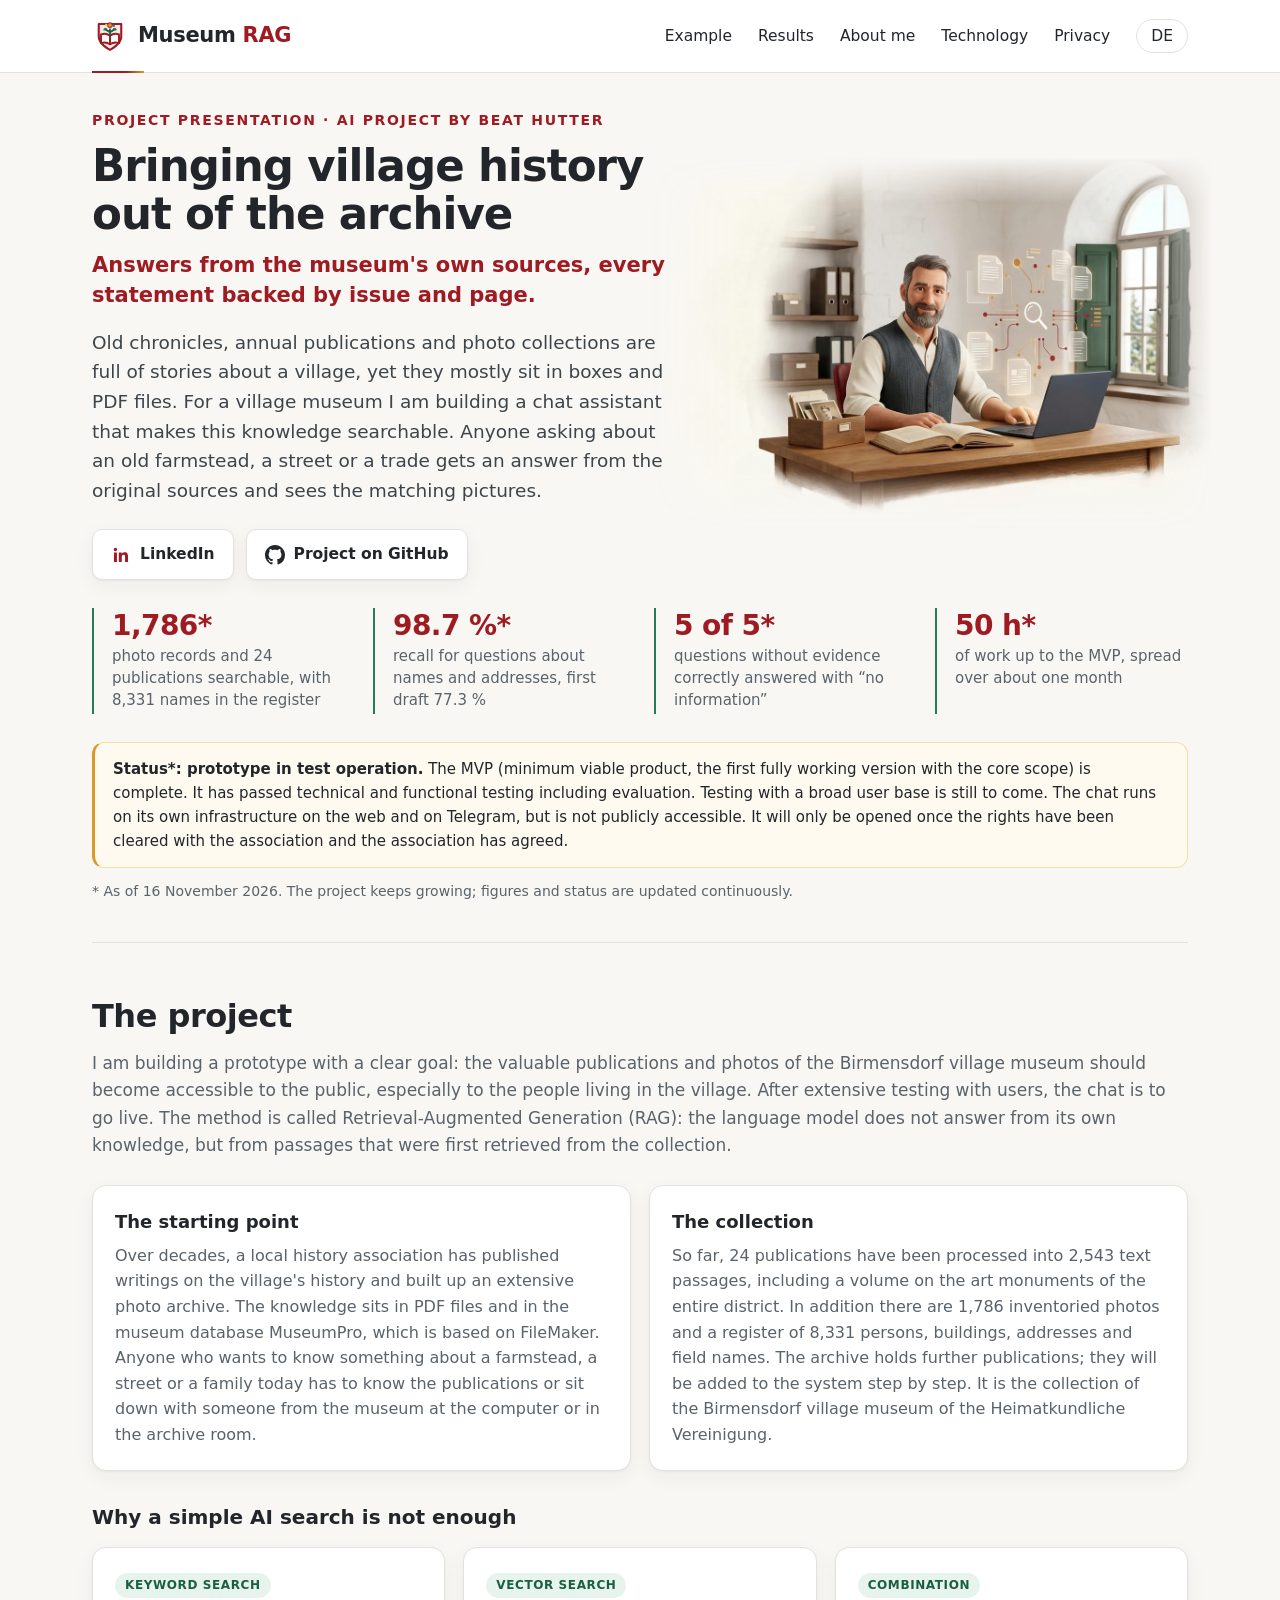
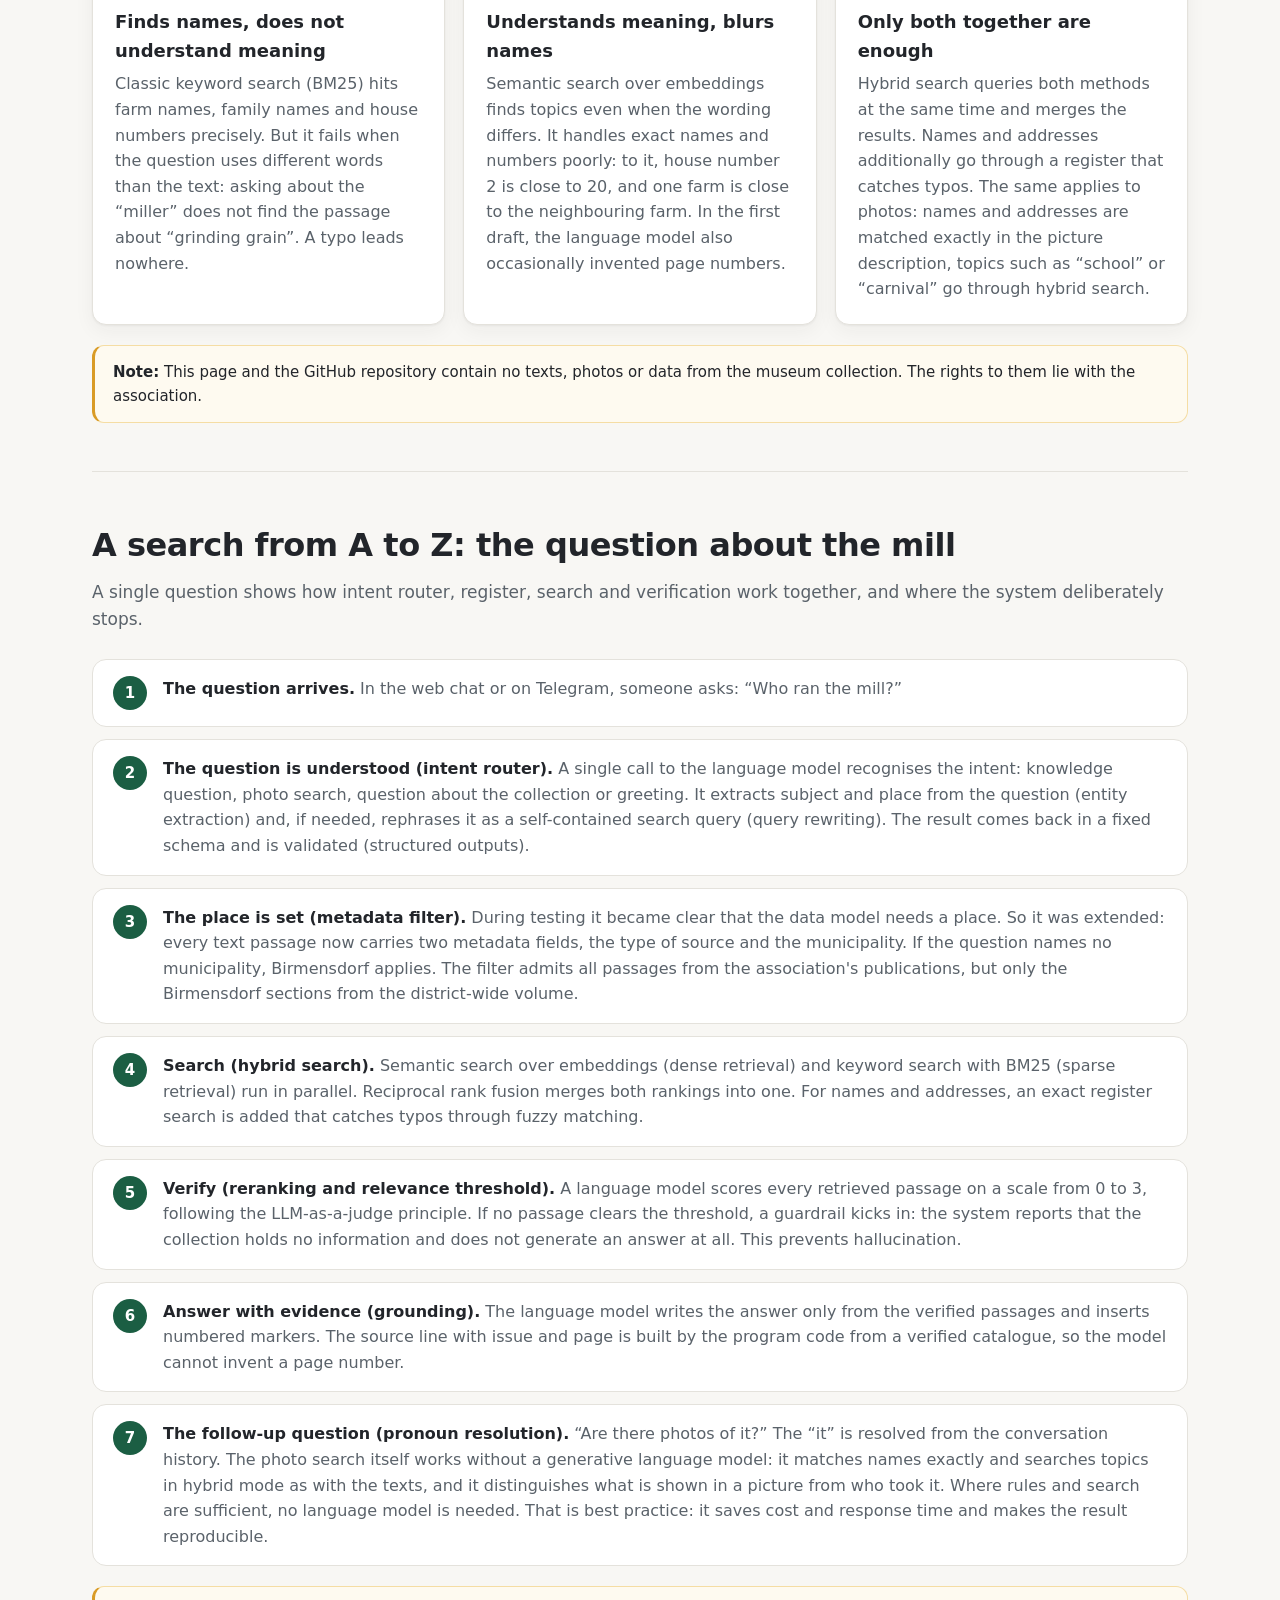
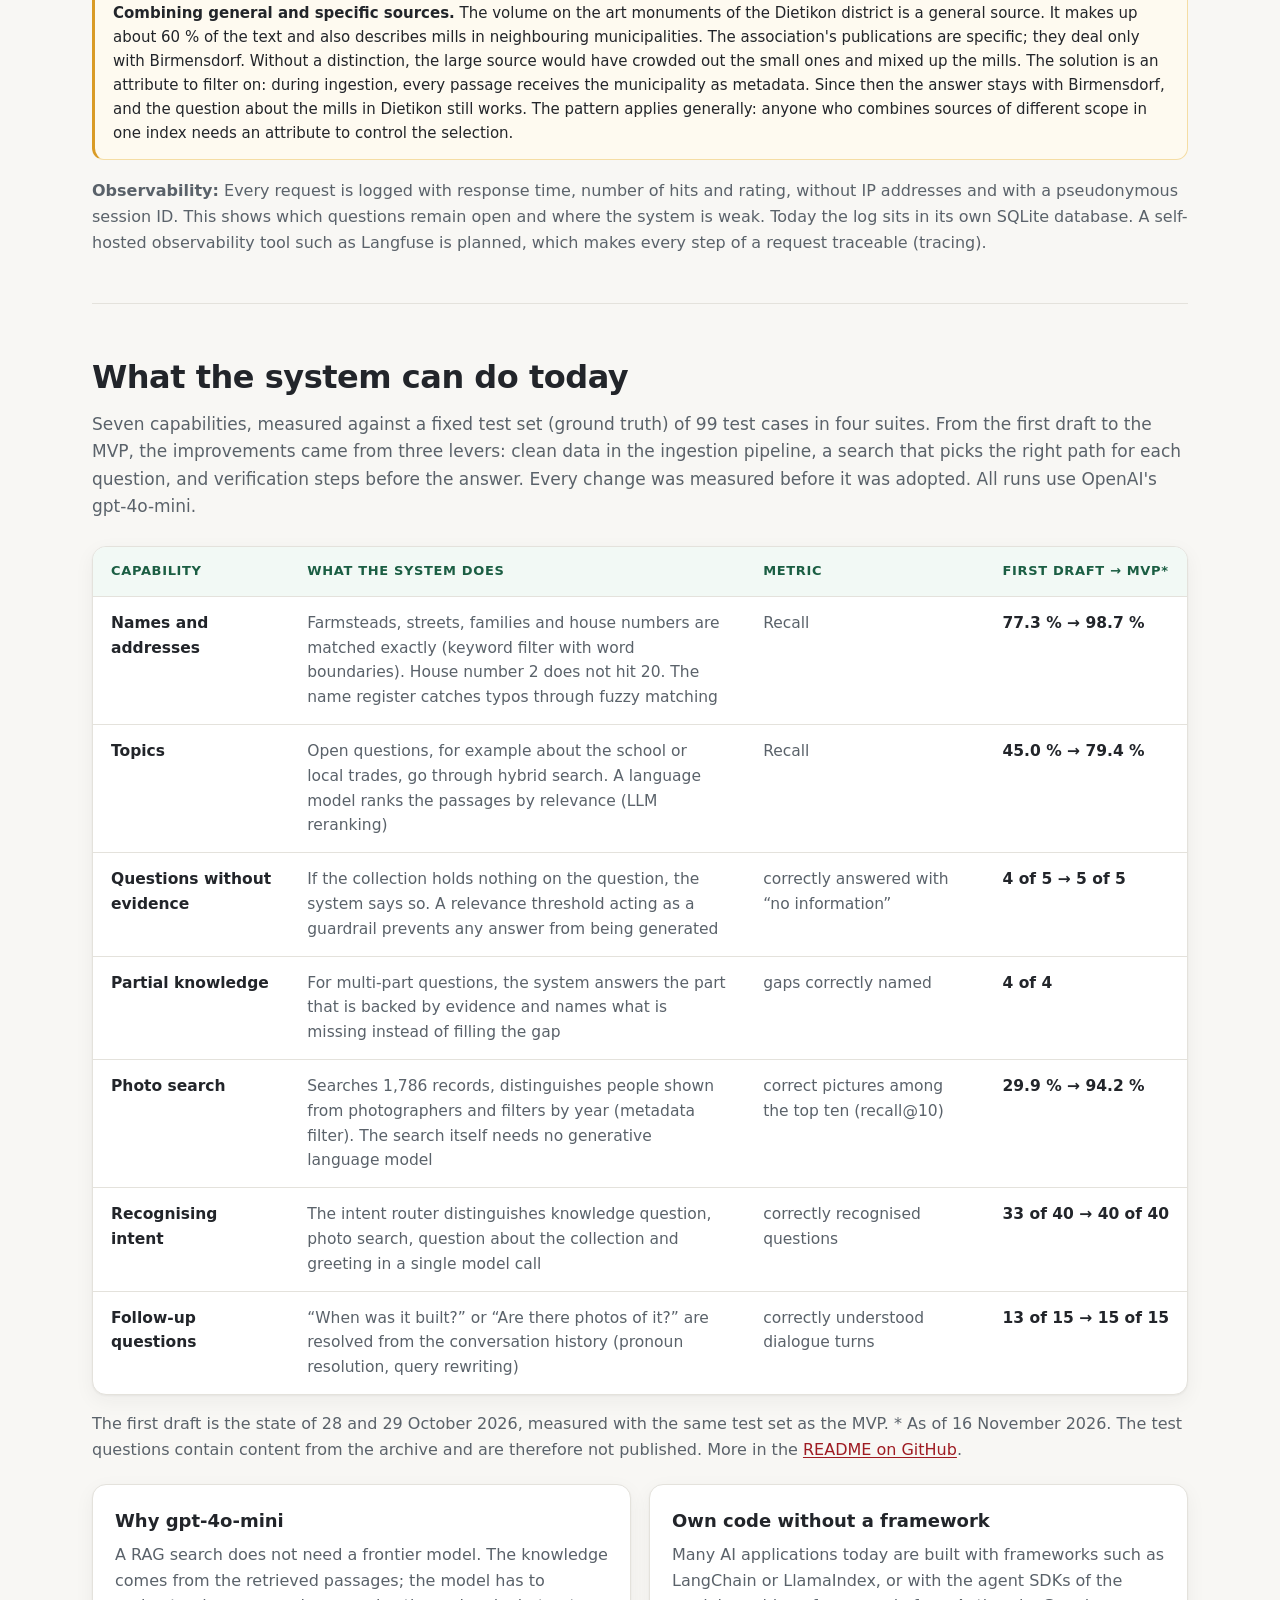
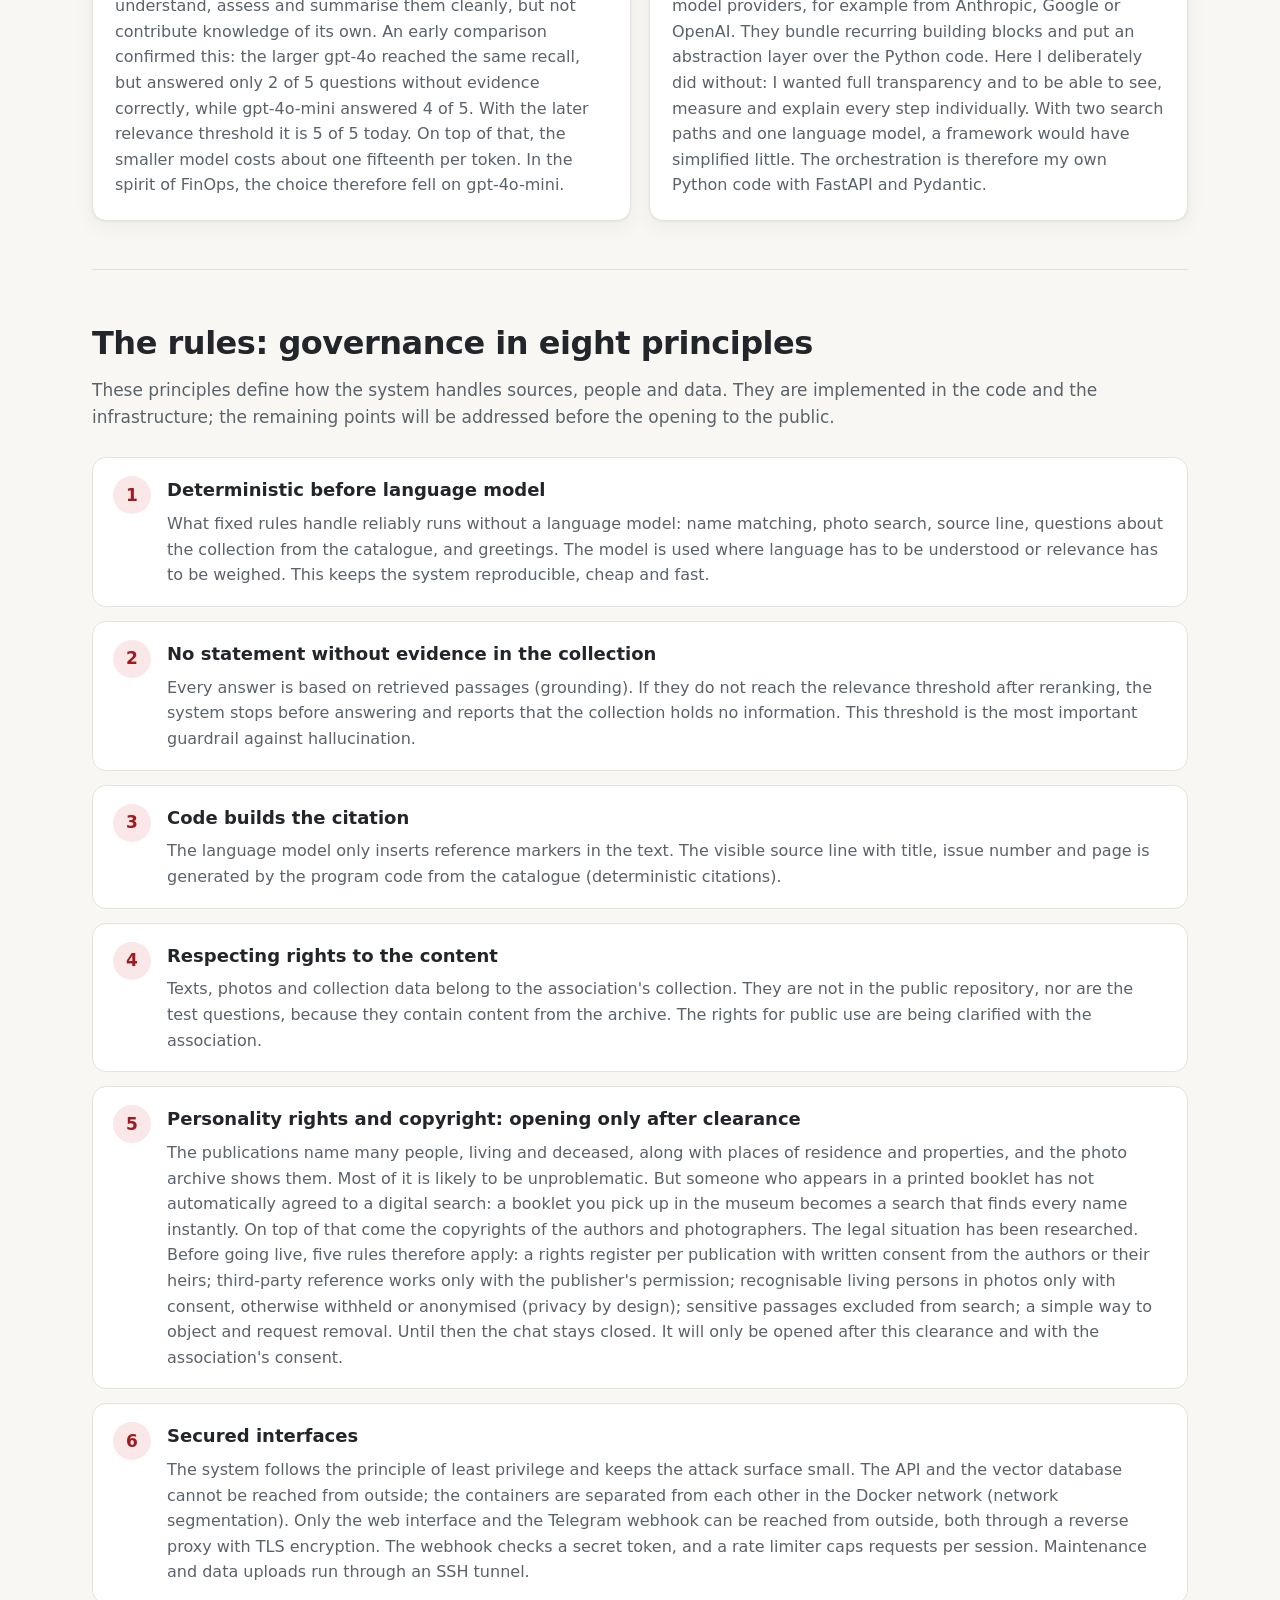
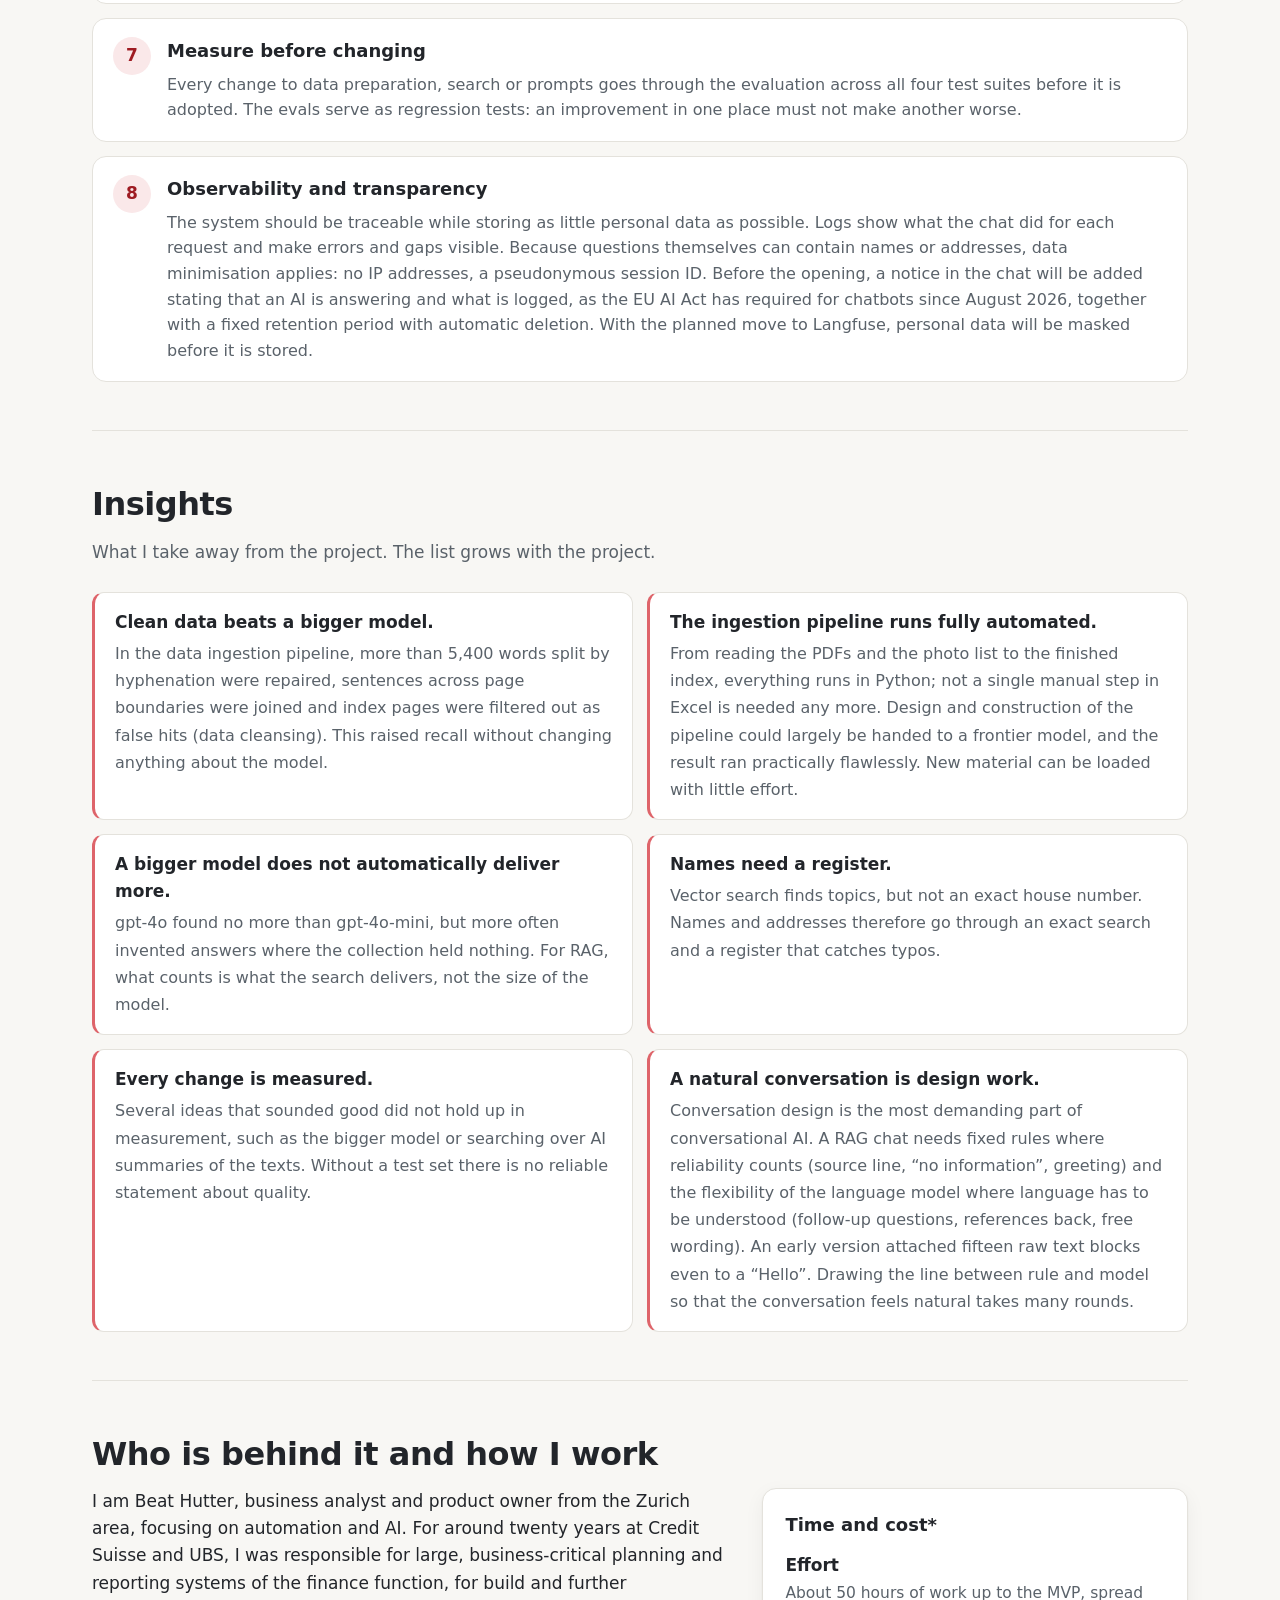
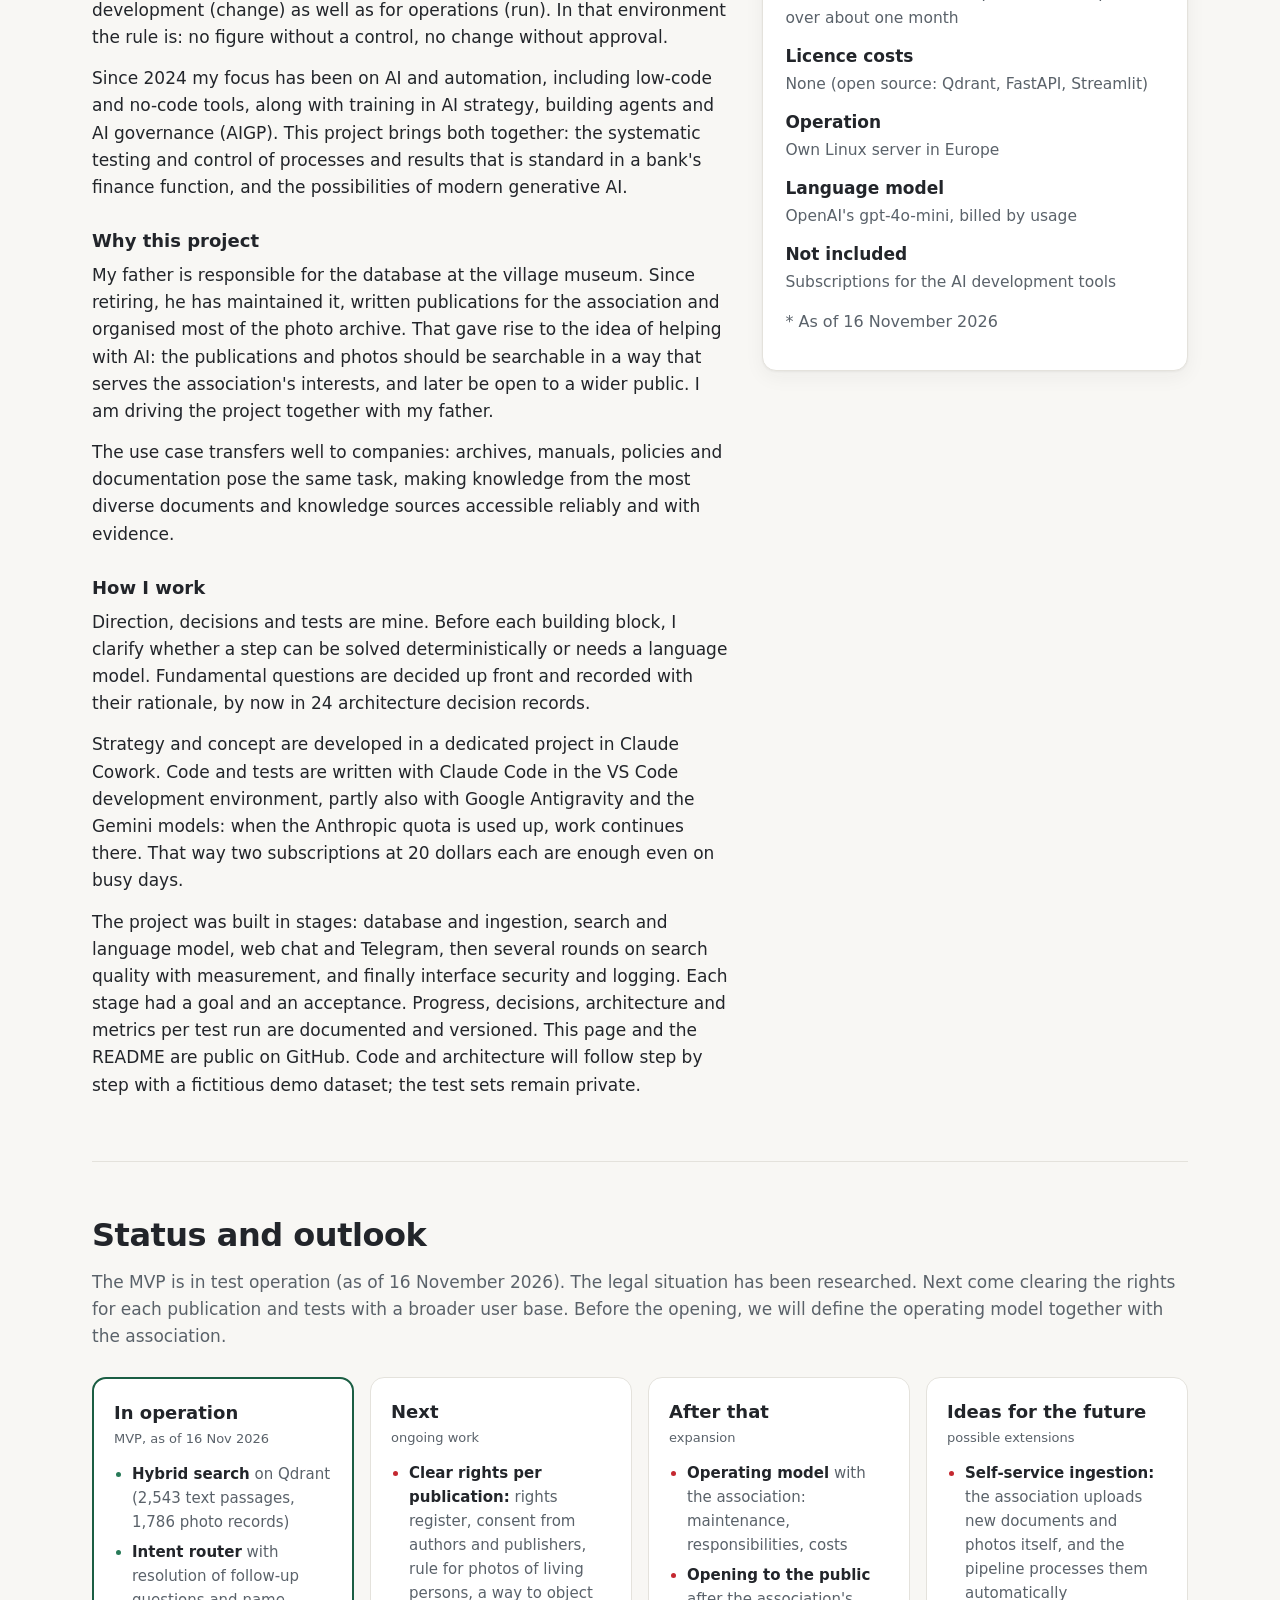
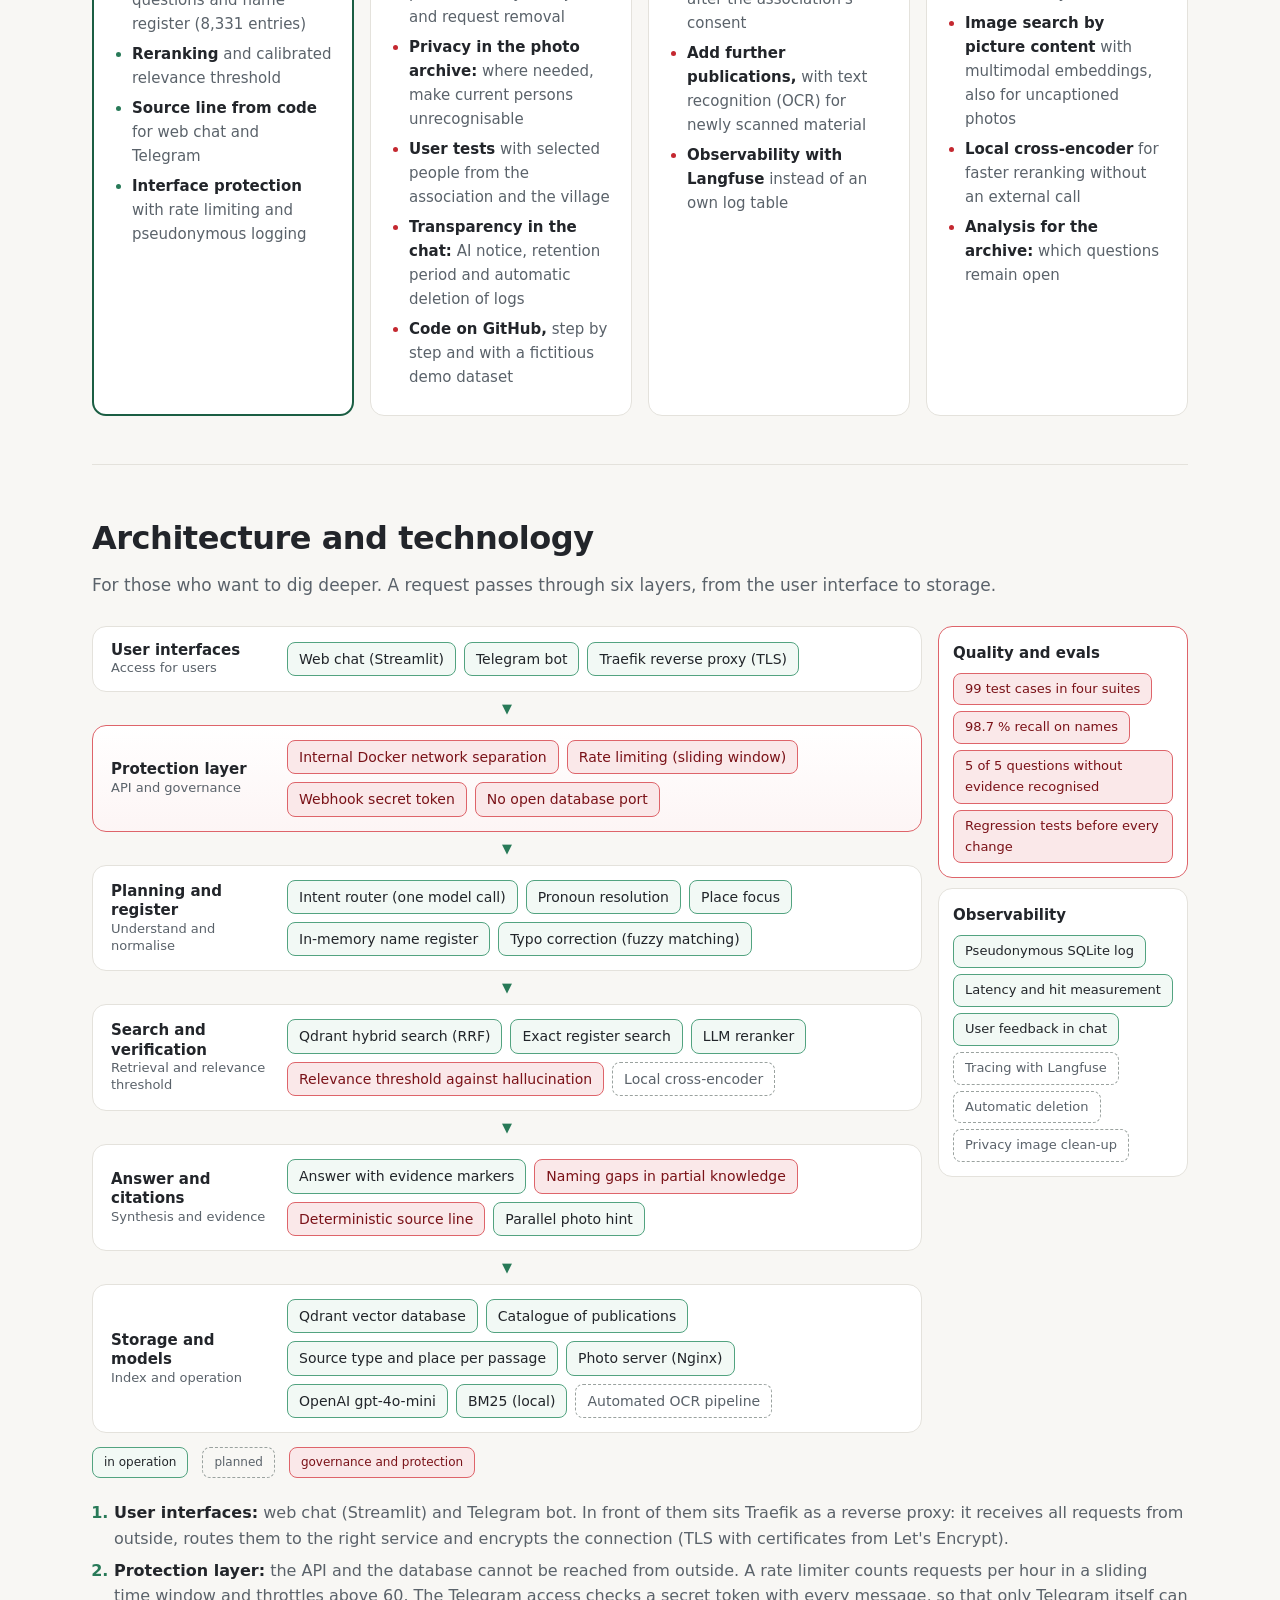
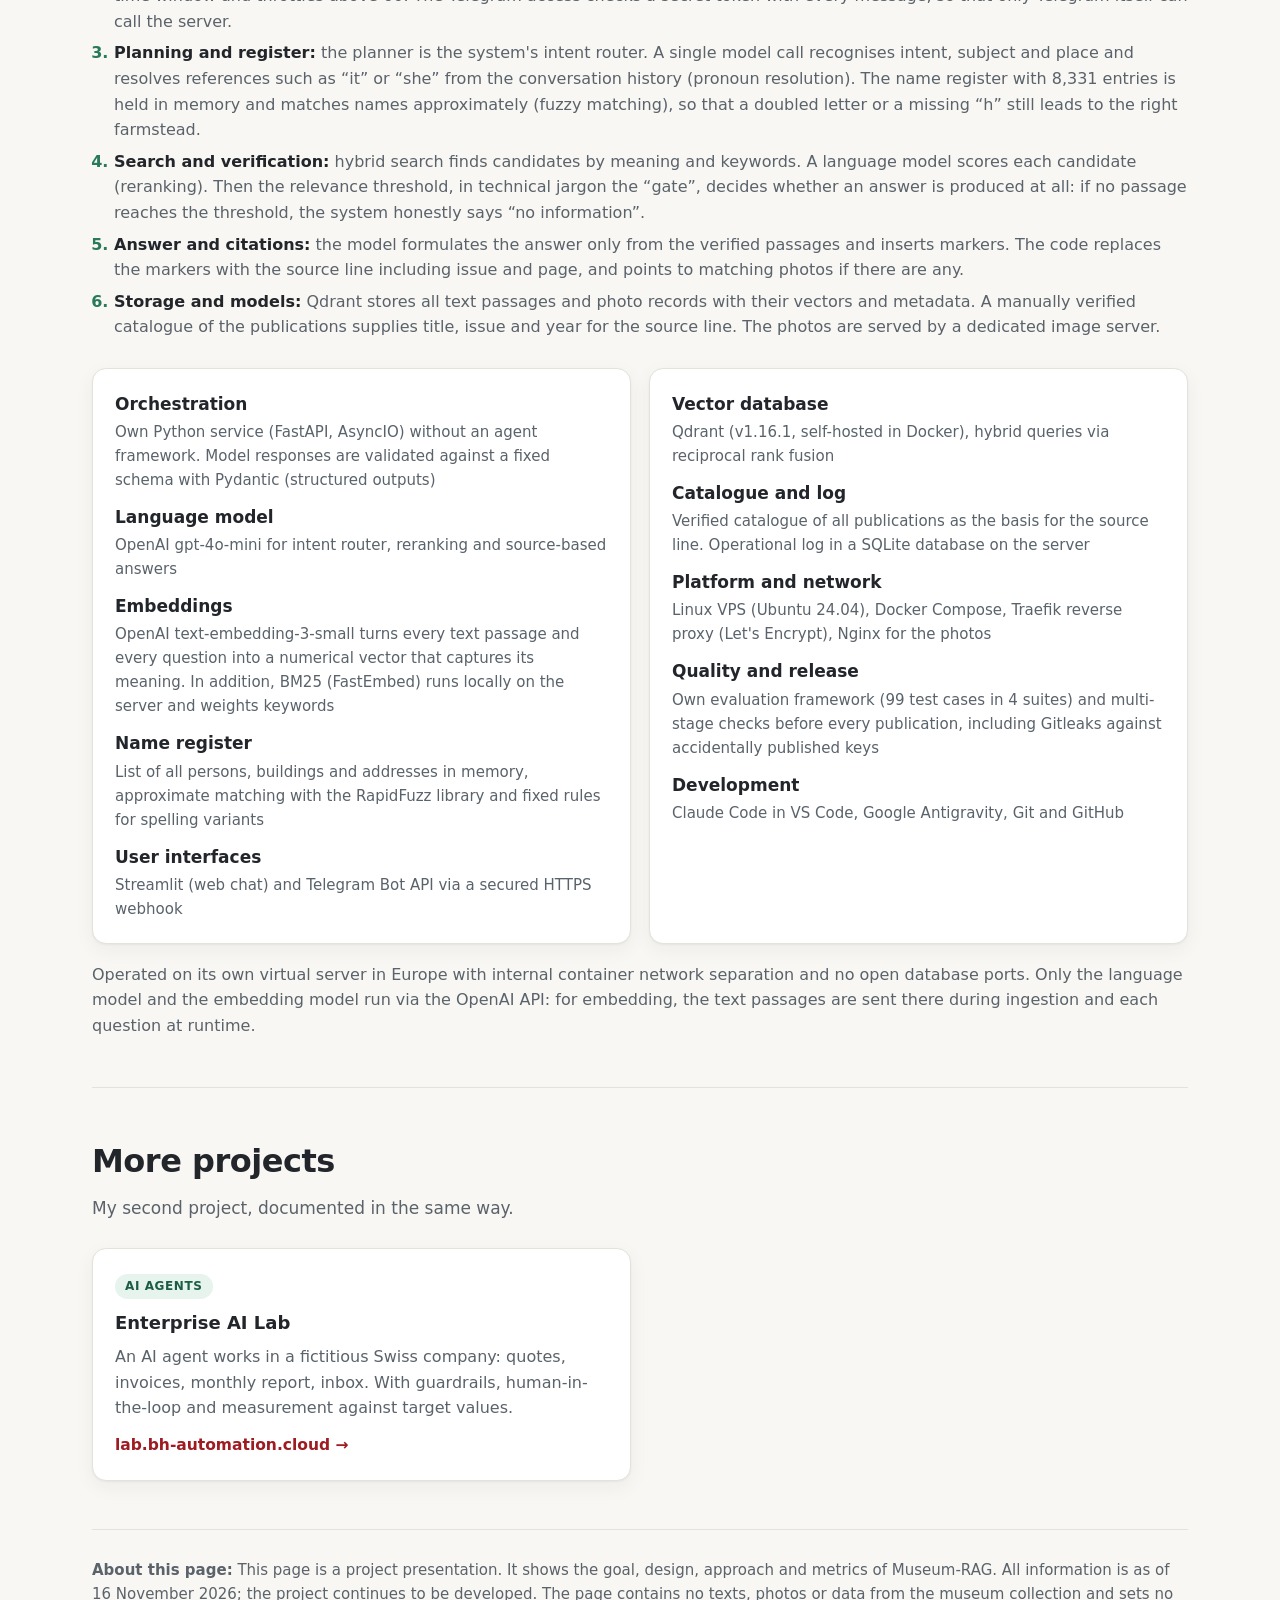
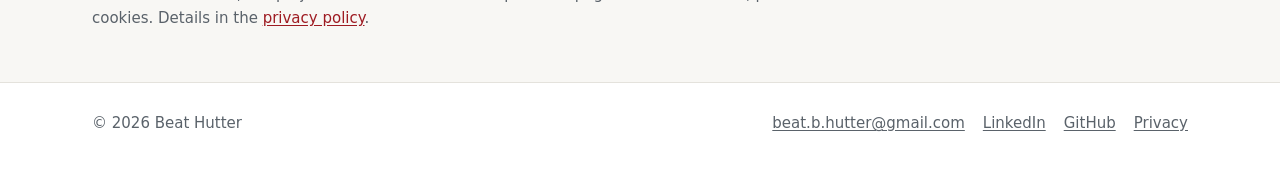
==== commit d4533412: "docs(site): make rights principle and roadmap concrete after legal research" ====
--- a/docs/en/index.html
+++ b/docs/en/index.html
@@ -140,8 +140,8 @@
         <li><div><h3>No statement without evidence in the collection</h3><p>Every answer is based on retrieved passages (grounding). If they do not reach the relevance threshold after reranking, the system stops before answering and reports that the collection holds no information. This threshold is the most important guardrail against hallucination.</p></div></li>
         <li><div><h3>Code builds the citation</h3><p>The language model only inserts reference markers in the text. The visible source line with title, issue number and page is generated by the program code from the catalogue (deterministic citations).</p></div></li>
         <li><div><h3>Respecting rights to the content</h3><p>Texts, photos and collection data belong to the association's collection. They are not in the public repository, nor are the test questions, because they contain content from the archive. The rights for public use are being clarified with the association.</p></div></li>
-        <li><div><h3>Personality rights: opening only after clearance</h3><p>The publications name many people, living and deceased, along with places of residence and properties, and the photo archive shows them. Many of the publications have already appeared in print, and most of the texts and photos are likely to be unproblematic. For the rest, suitable measures will be taken before going live, such as withholding or anonymising pictures of living persons (privacy by design). Until then the chat stays closed. It will only be opened after this clearance and with the association's consent.</p></div></li>
-        <li><div><h3>Secured interfaces</h3><p>The system follows the principle of least privilege and keeps the attack surface small. The API and the vector database cannot be reached from outside; the containers are separated from each other in the Docker network (network segmentation). Only the web interface and the Telegram webhook can be reached from outside, both through a reverse proxy with TLS encryption. The webhook checks a secret token, and a rate limiter caps requests at 60 per hour. Maintenance and data uploads run through an SSH tunnel.</p></div></li>
+        <li><div><h3>Personality rights and copyright: opening only after clearance</h3><p>The publications name many people, living and deceased, along with places of residence and properties, and the photo archive shows them. Most of it is likely to be unproblematic. But someone who appears in a printed booklet has not automatically agreed to a digital search: a booklet you pick up in the museum becomes a search that finds every name instantly. On top of that come the copyrights of the authors and photographers. The legal situation has been researched. Before going live, five rules therefore apply: a rights register per publication with written consent from the authors or their heirs; third-party reference works only with the publisher's permission; recognisable living persons in photos only with consent, otherwise withheld or anonymised (privacy by design); sensitive passages excluded from search; a simple way to object and request removal. Until then the chat stays closed. It will only be opened after this clearance and with the association's consent.</p></div></li>
+        <li><div><h3>Secured interfaces</h3><p>The system follows the principle of least privilege and keeps the attack surface small. The API and the vector database cannot be reached from outside; the containers are separated from each other in the Docker network (network segmentation). Only the web interface and the Telegram webhook can be reached from outside, both through a reverse proxy with TLS encryption. The webhook checks a secret token, and a rate limiter caps requests per session. Maintenance and data uploads run through an SSH tunnel.</p></div></li>
         <li><div><h3>Measure before changing</h3><p>Every change to data preparation, search or prompts goes through the evaluation across all four test suites before it is adopted. The evals serve as regression tests: an improvement in one place must not make another worse.</p></div></li>
         <li><div><h3>Observability and transparency</h3><p>The system should be traceable while storing as little personal data as possible. Logs show what the chat did for each request and make errors and gaps visible. Because questions themselves can contain names or addresses, data minimisation applies: no IP addresses, a pseudonymous session ID. Before the opening, a notice in the chat will be added stating that an AI is answering and what is logged, as the EU AI Act has required for chatbots since August 2026, together with a fixed retention period with automatic deletion. With the planned move to Langfuse, personal data will be masked before it is stored.</p></div></li>
       </ol>
@@ -190,7 +190,7 @@
 
     <section id="roadmap">
       <h2>Status and outlook</h2>
-      <p class="section-lead">The MVP is in test operation (as of 16 November 2026). Next come the legal clarifications and tests with a broader user base. Before the opening, we will define the operating model together with the association.</p>
+      <p class="section-lead">The MVP is in test operation (as of 16 November 2026). The legal situation has been researched. Next come clearing the rights for each publication and tests with a broader user base. Before the opening, we will define the operating model together with the association.</p>
       <div class="roadmap">
         <div class="phase now">
           <h3>In operation</h3>
@@ -207,7 +207,7 @@
           <h3>Next</h3>
           <div class="when">ongoing work</div>
           <ul>
-            <li><strong>Personality rights:</strong> clarification on names and photos of living and deceased persons</li>
+            <li><strong>Clear rights per publication:</strong> rights register, consent from authors and publishers, rule for photos of living persons, a way to object and request removal</li>
             <li><strong>Privacy in the photo archive:</strong> where needed, make current persons unrecognisable</li>
             <li><strong>User tests</strong> with selected people from the association and the village</li>
             <li><strong>Transparency in the chat:</strong> AI notice, retention period and automatic deletion of logs</li>
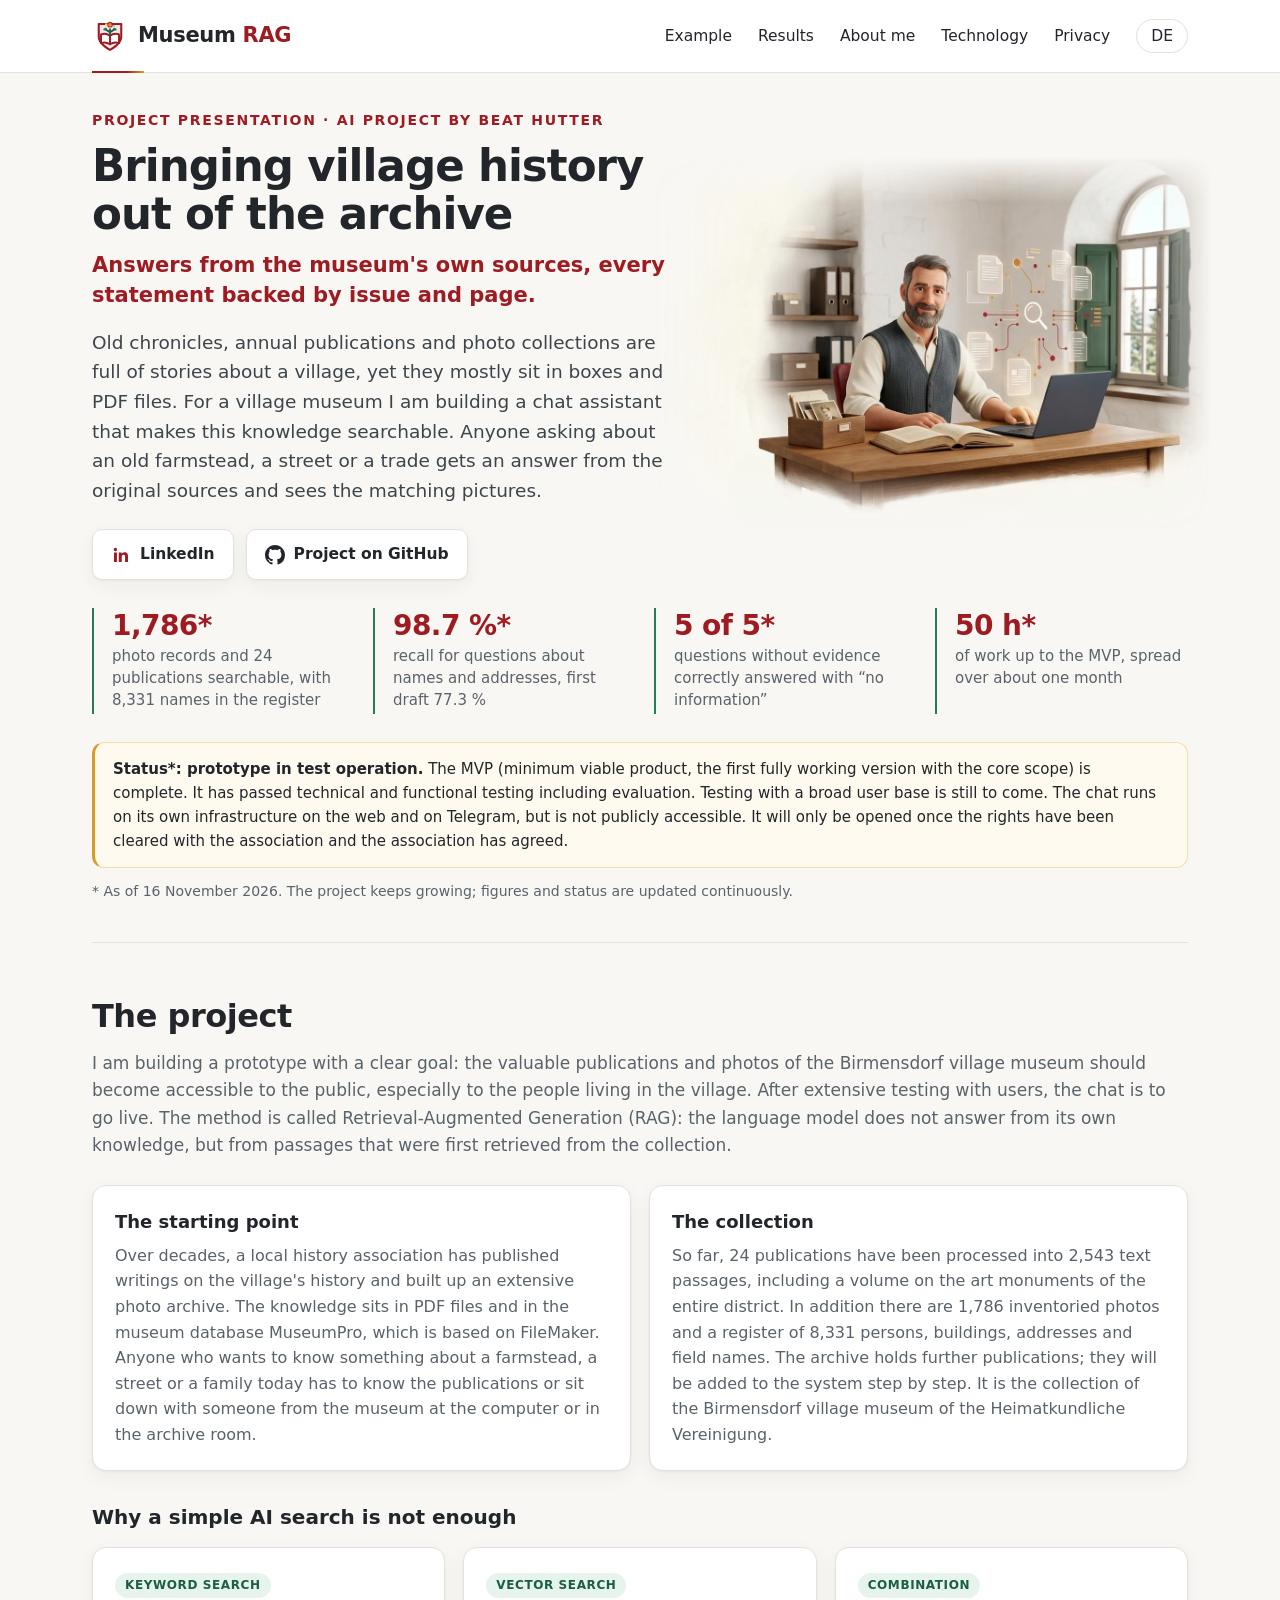
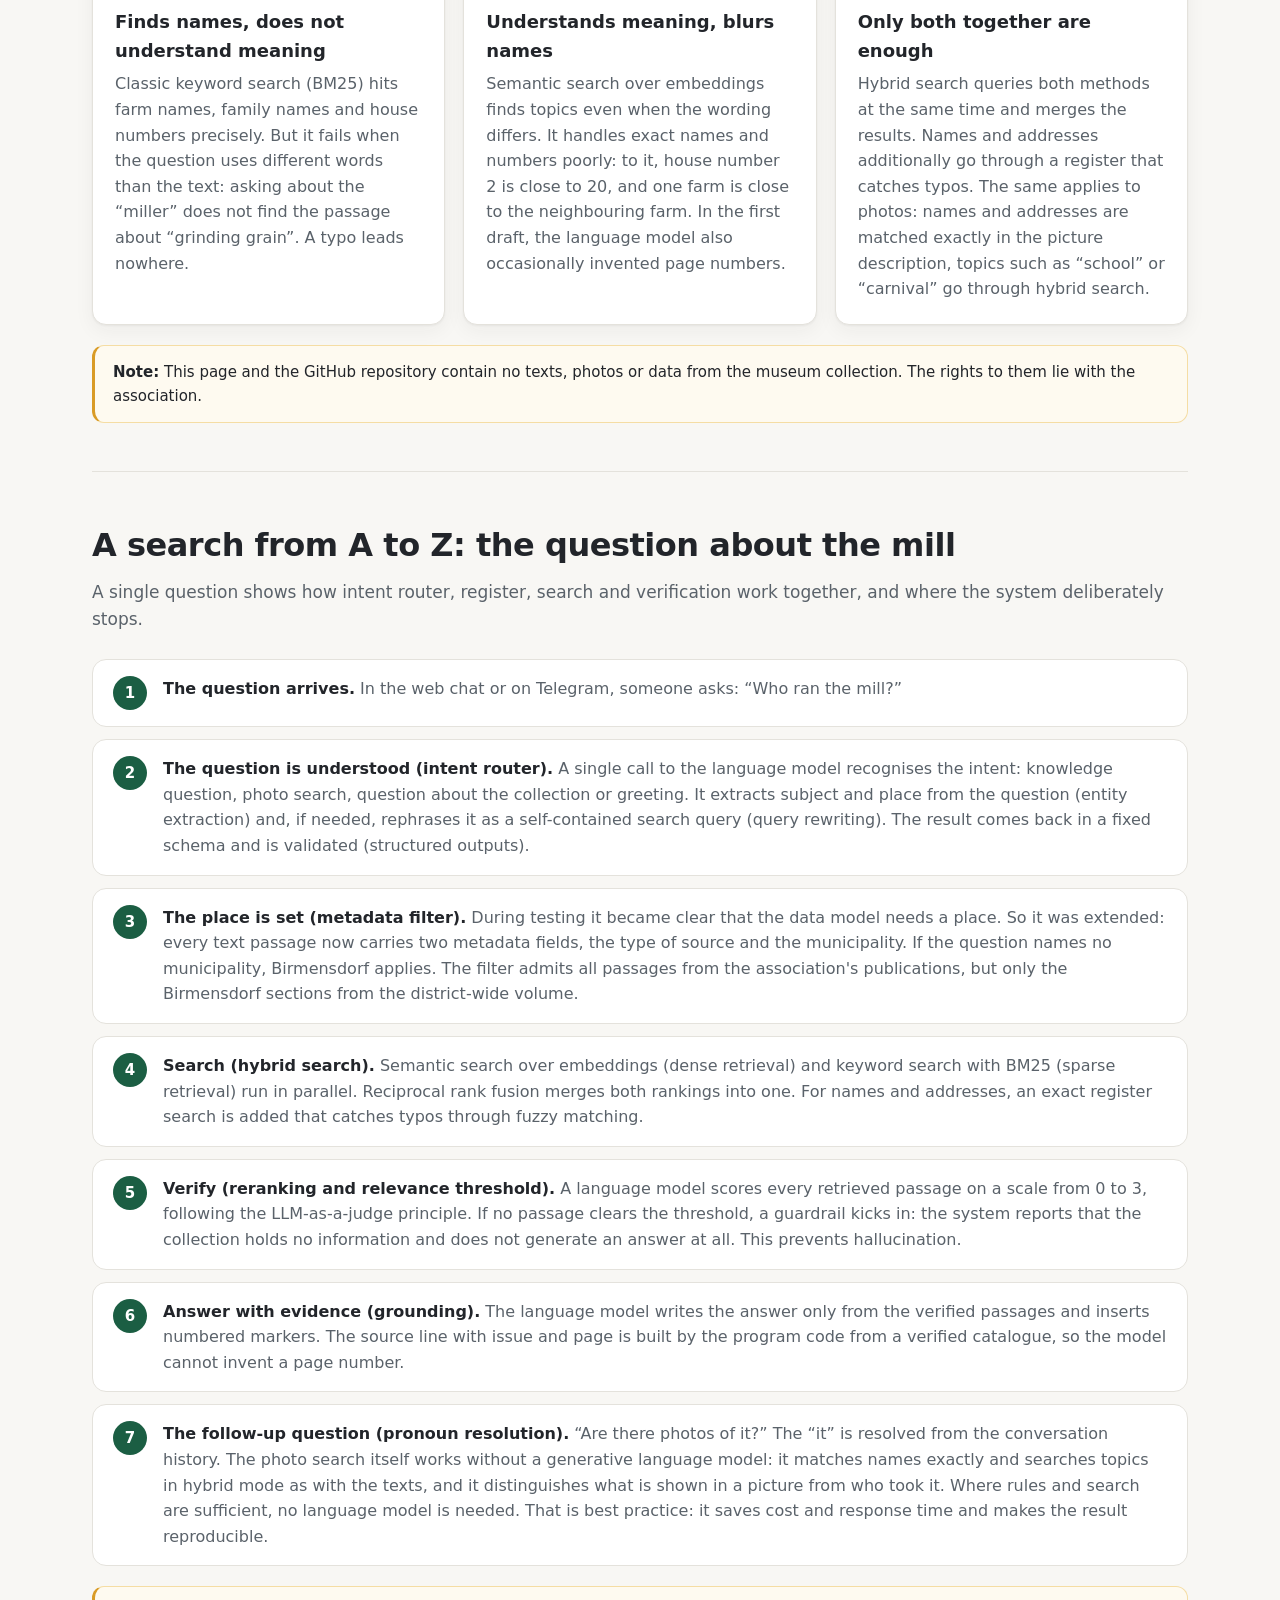
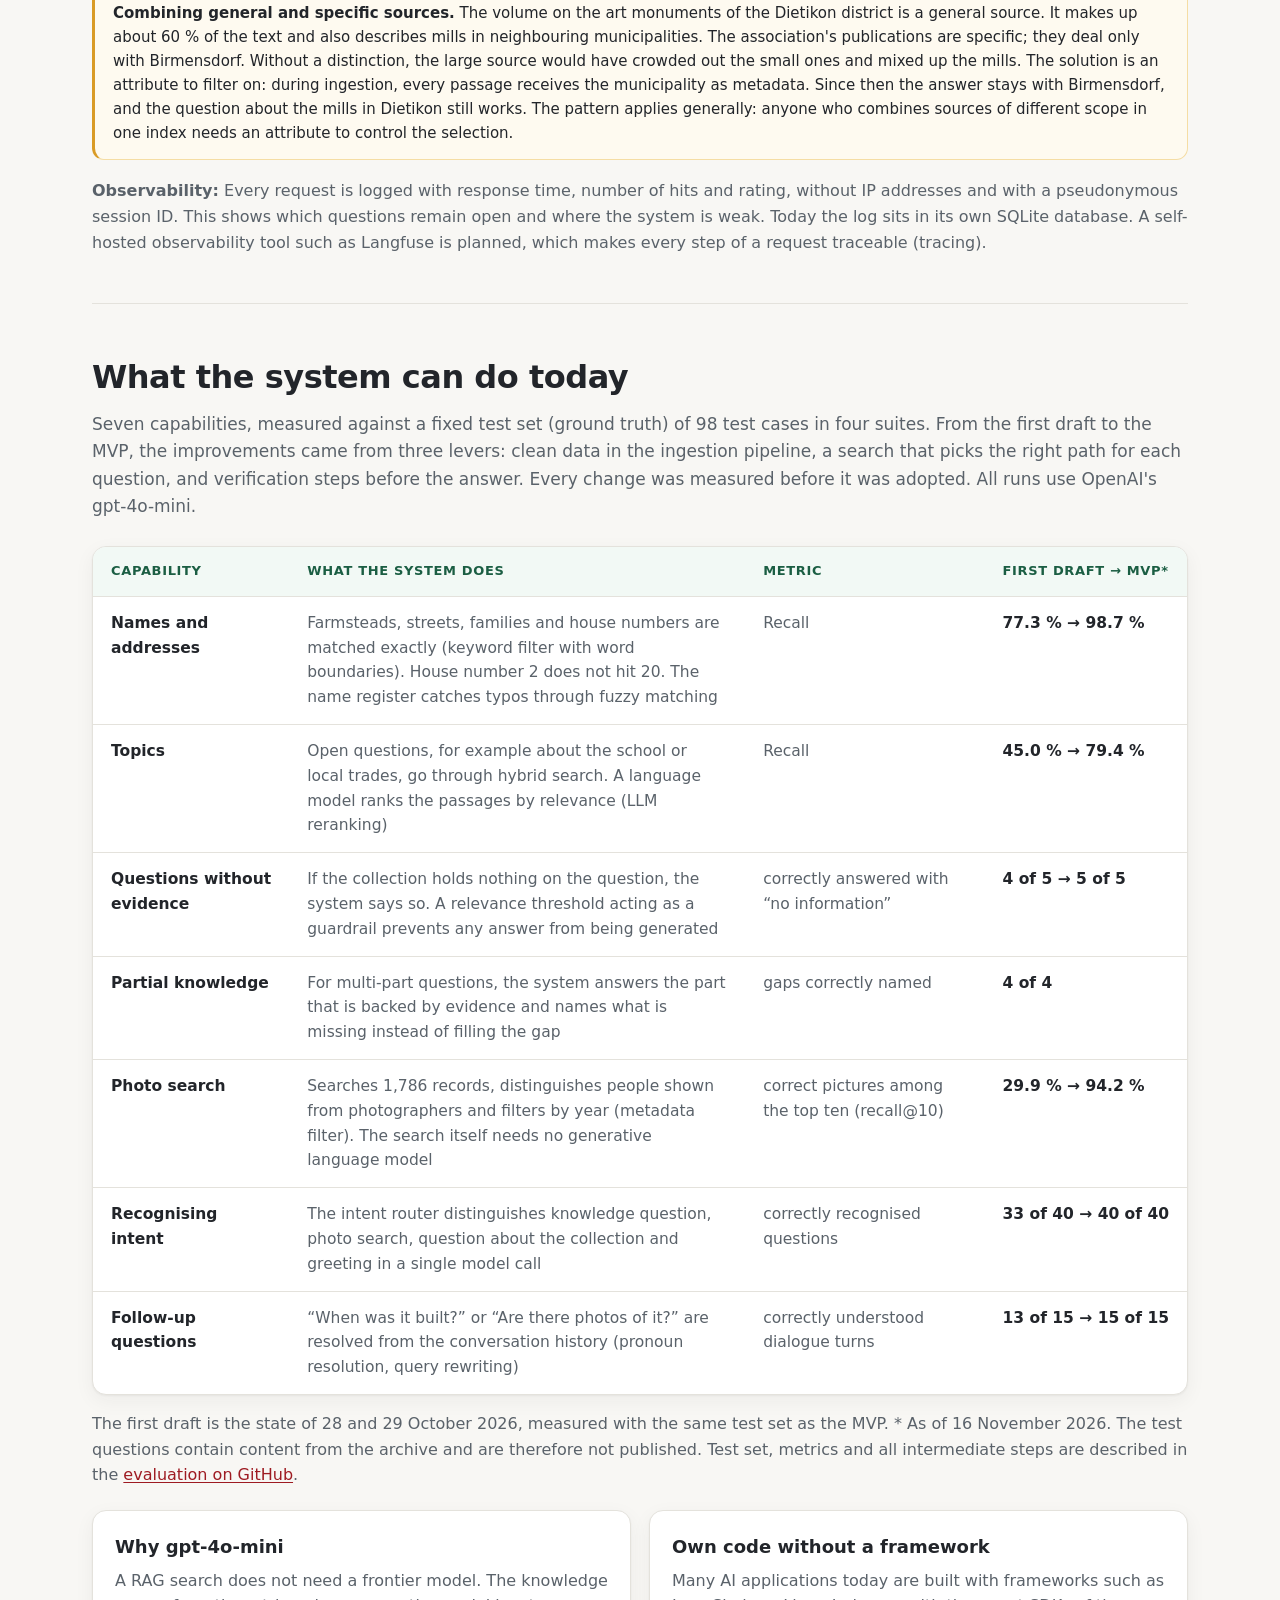
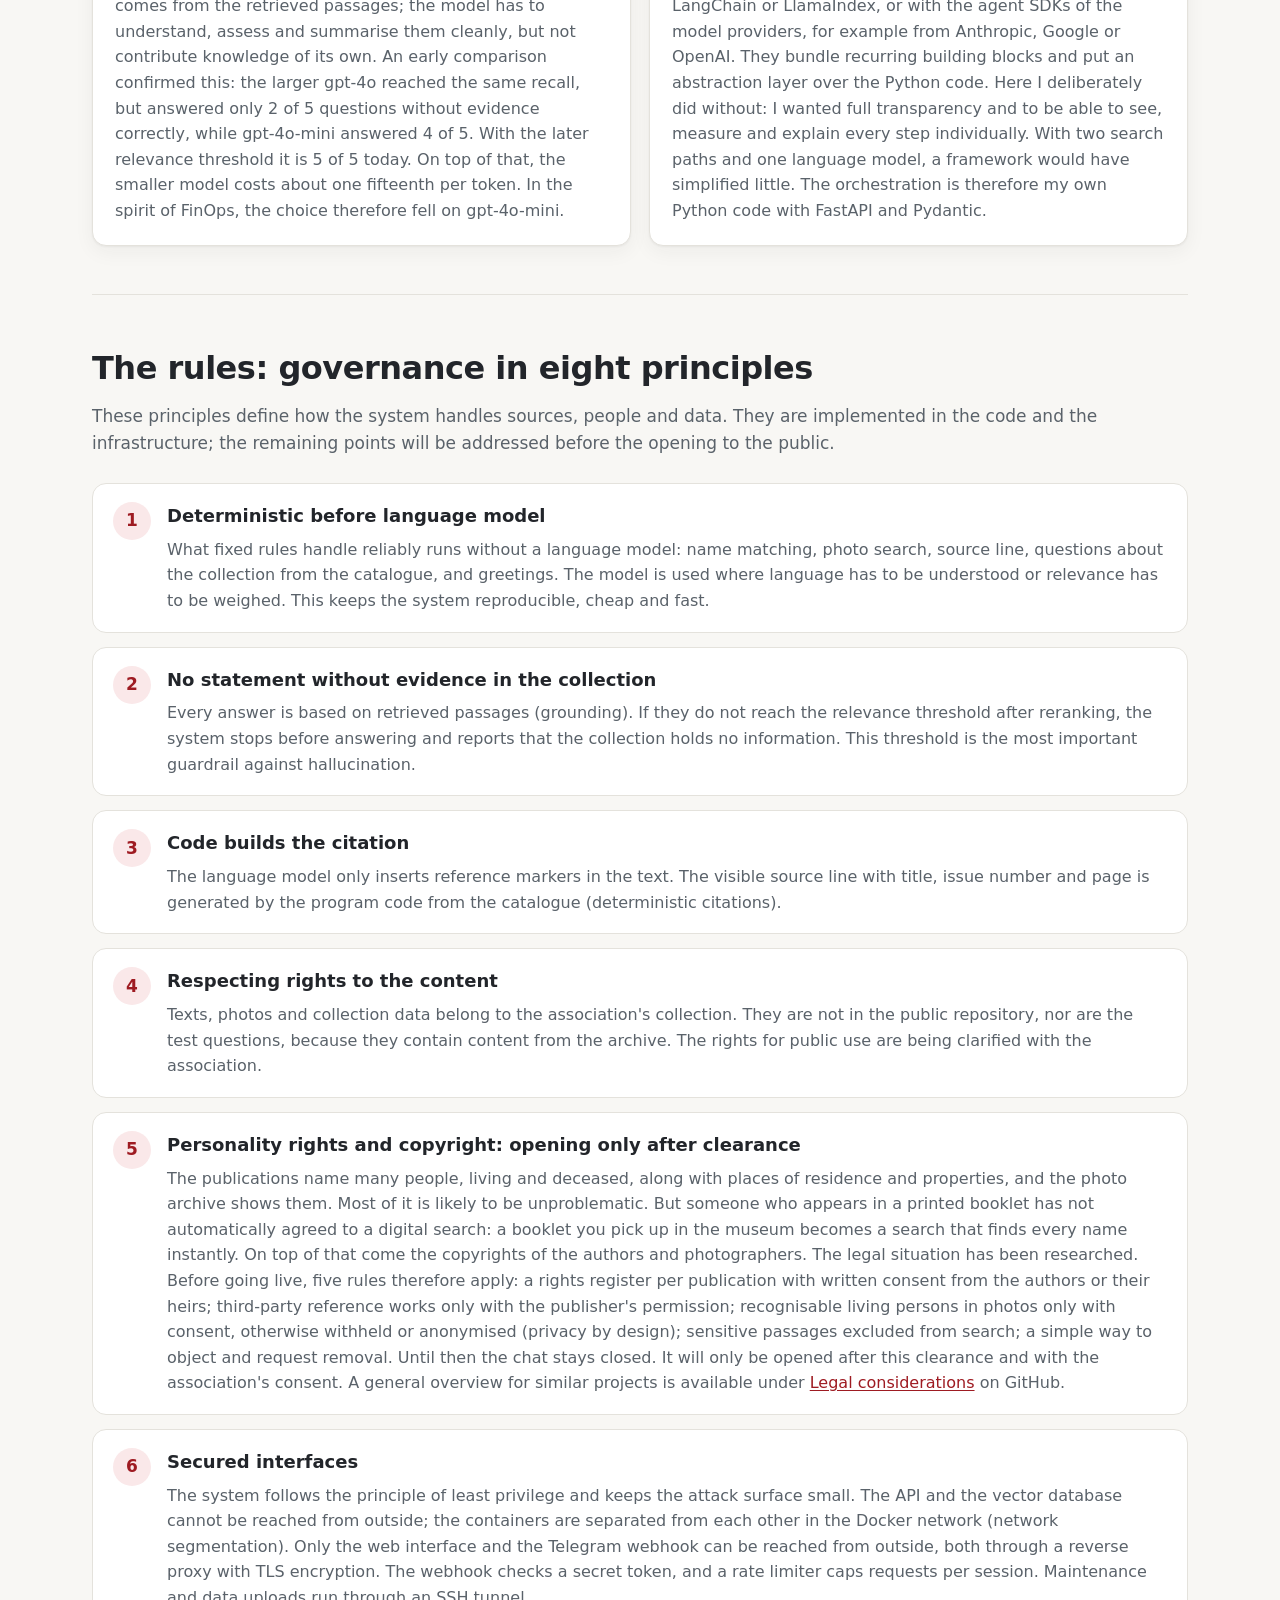
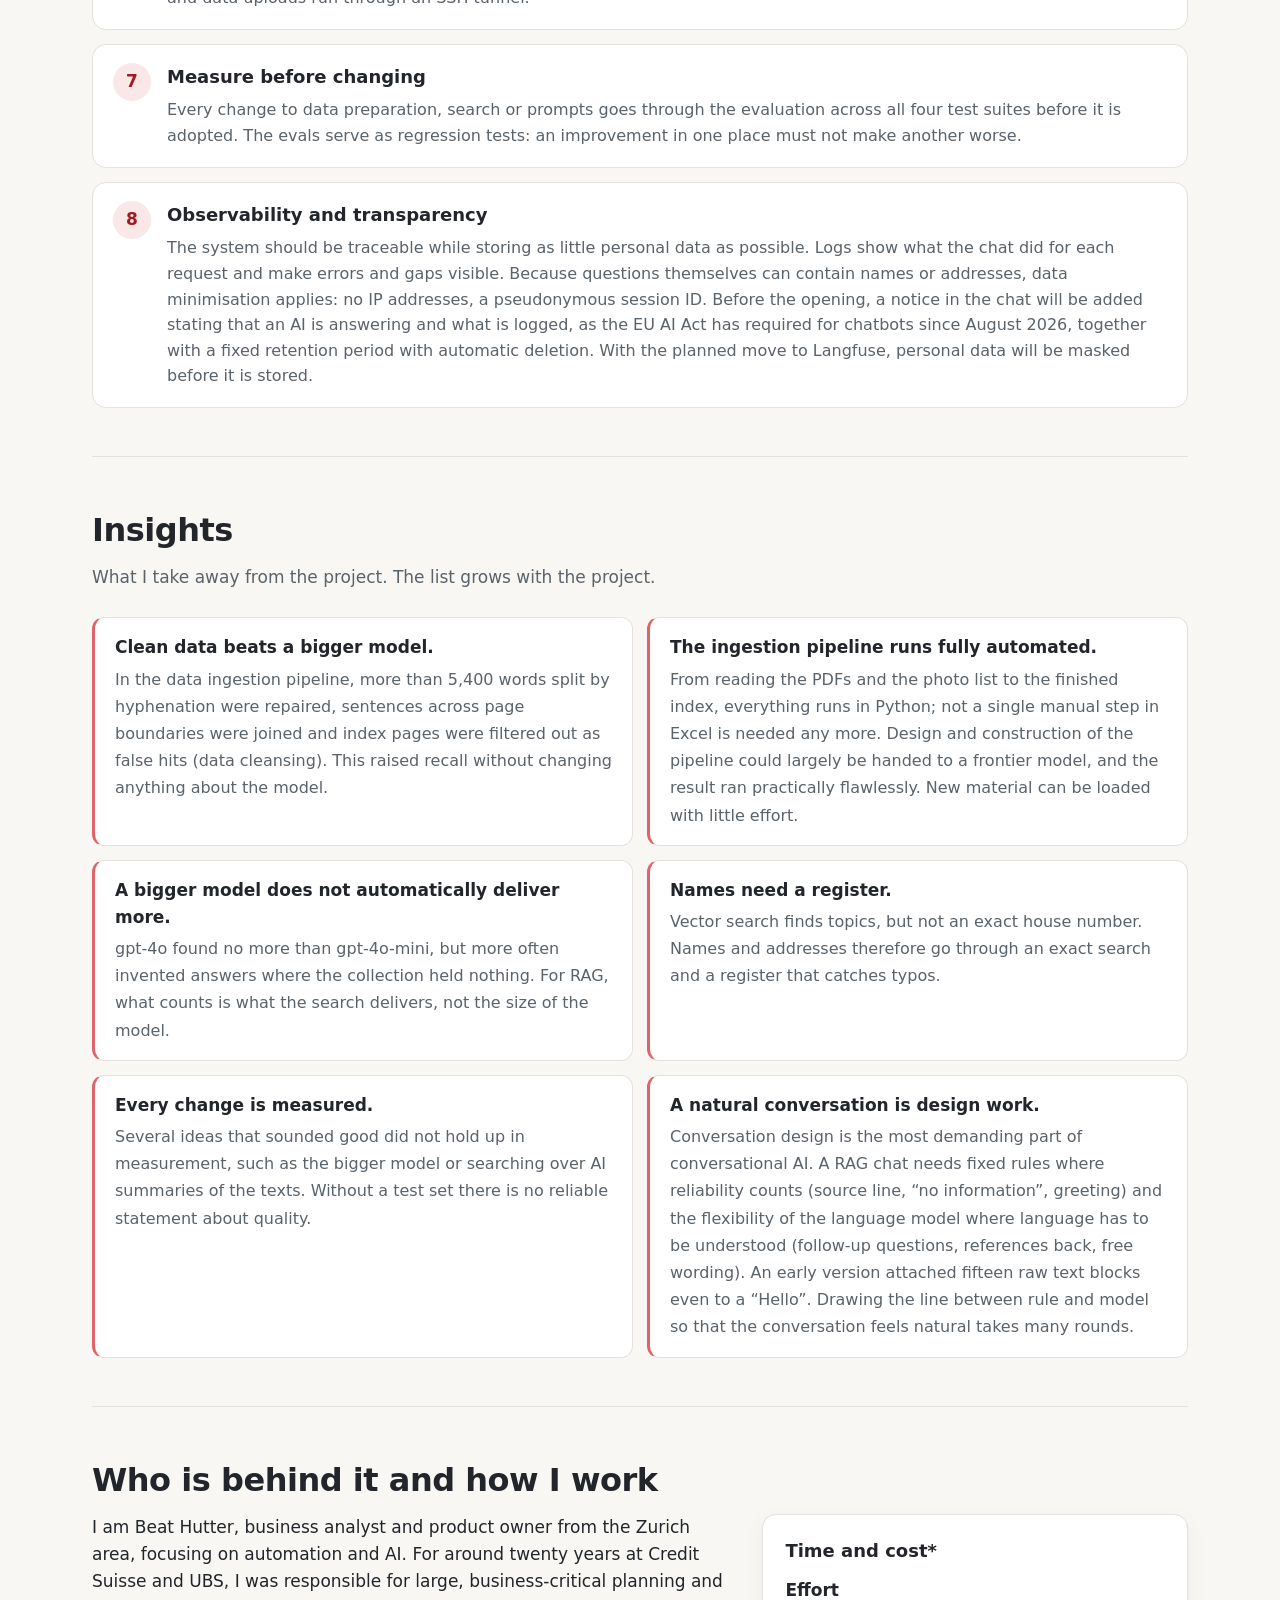
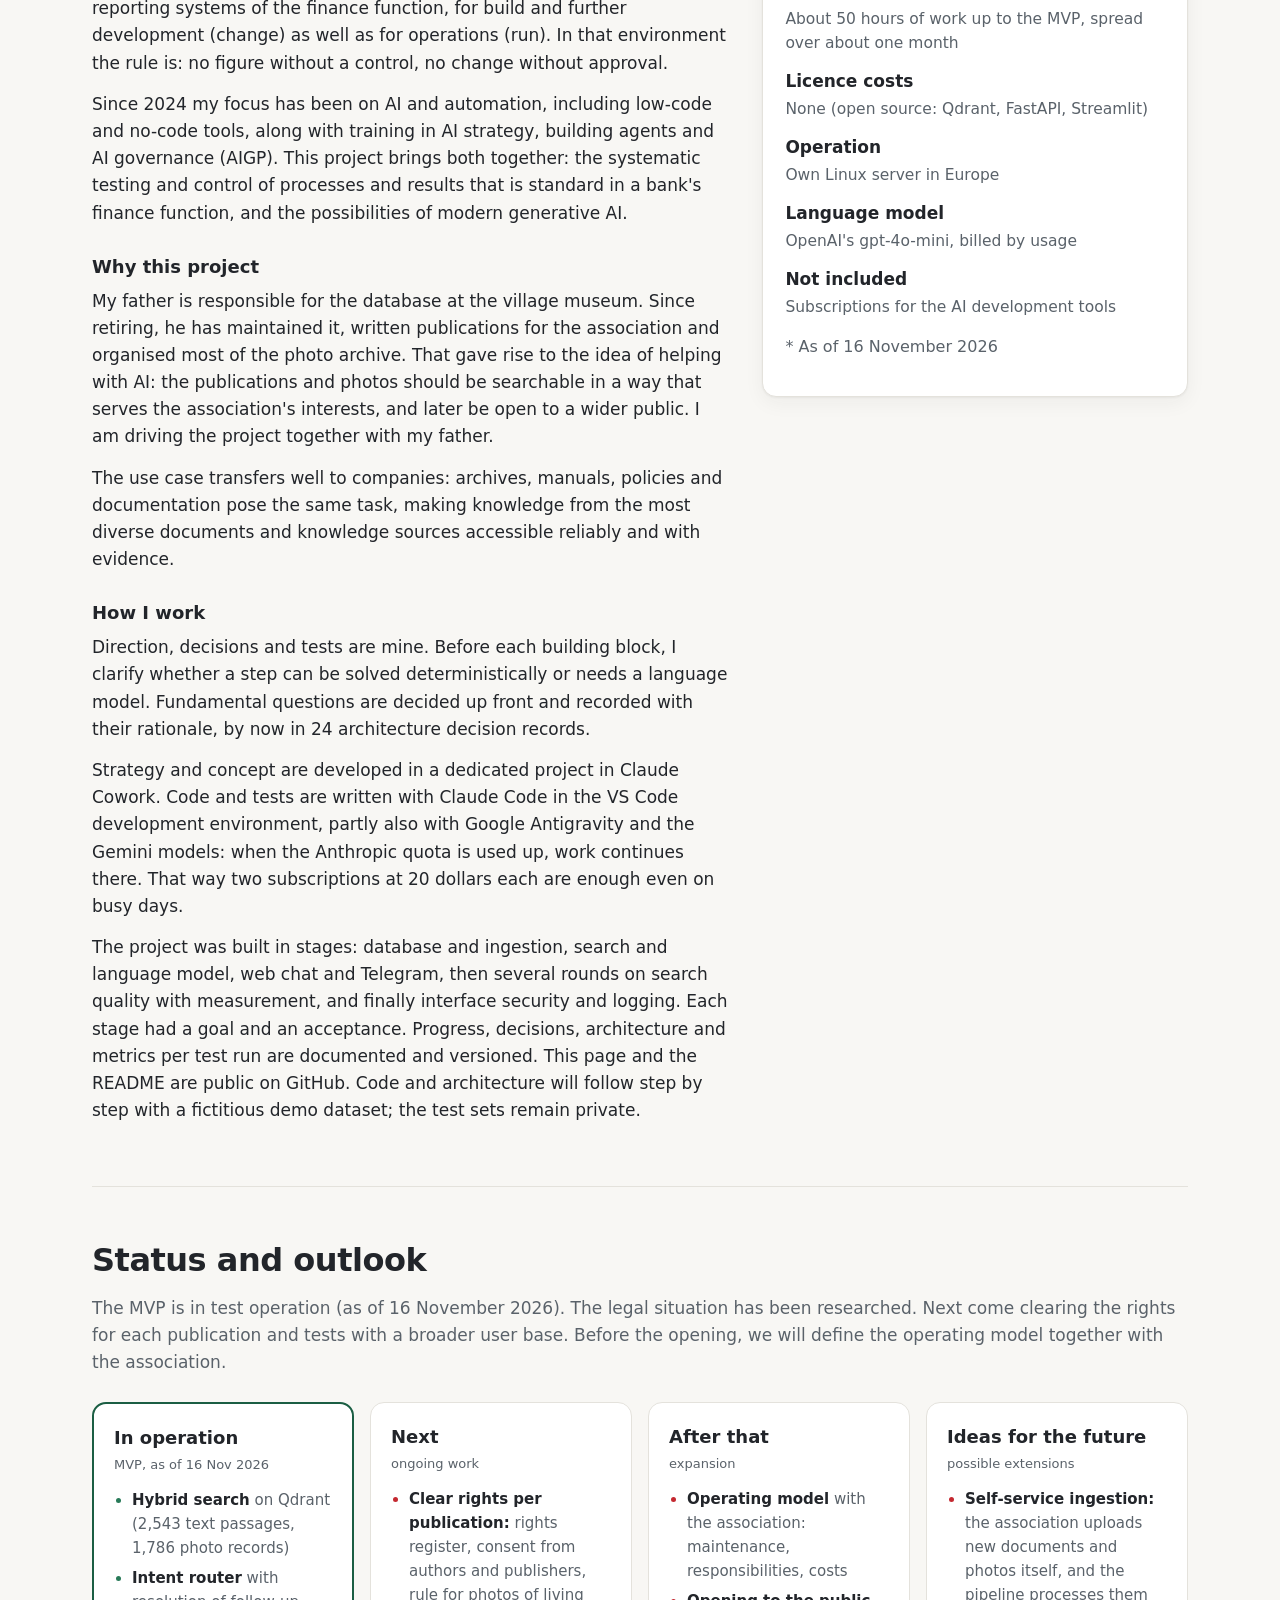
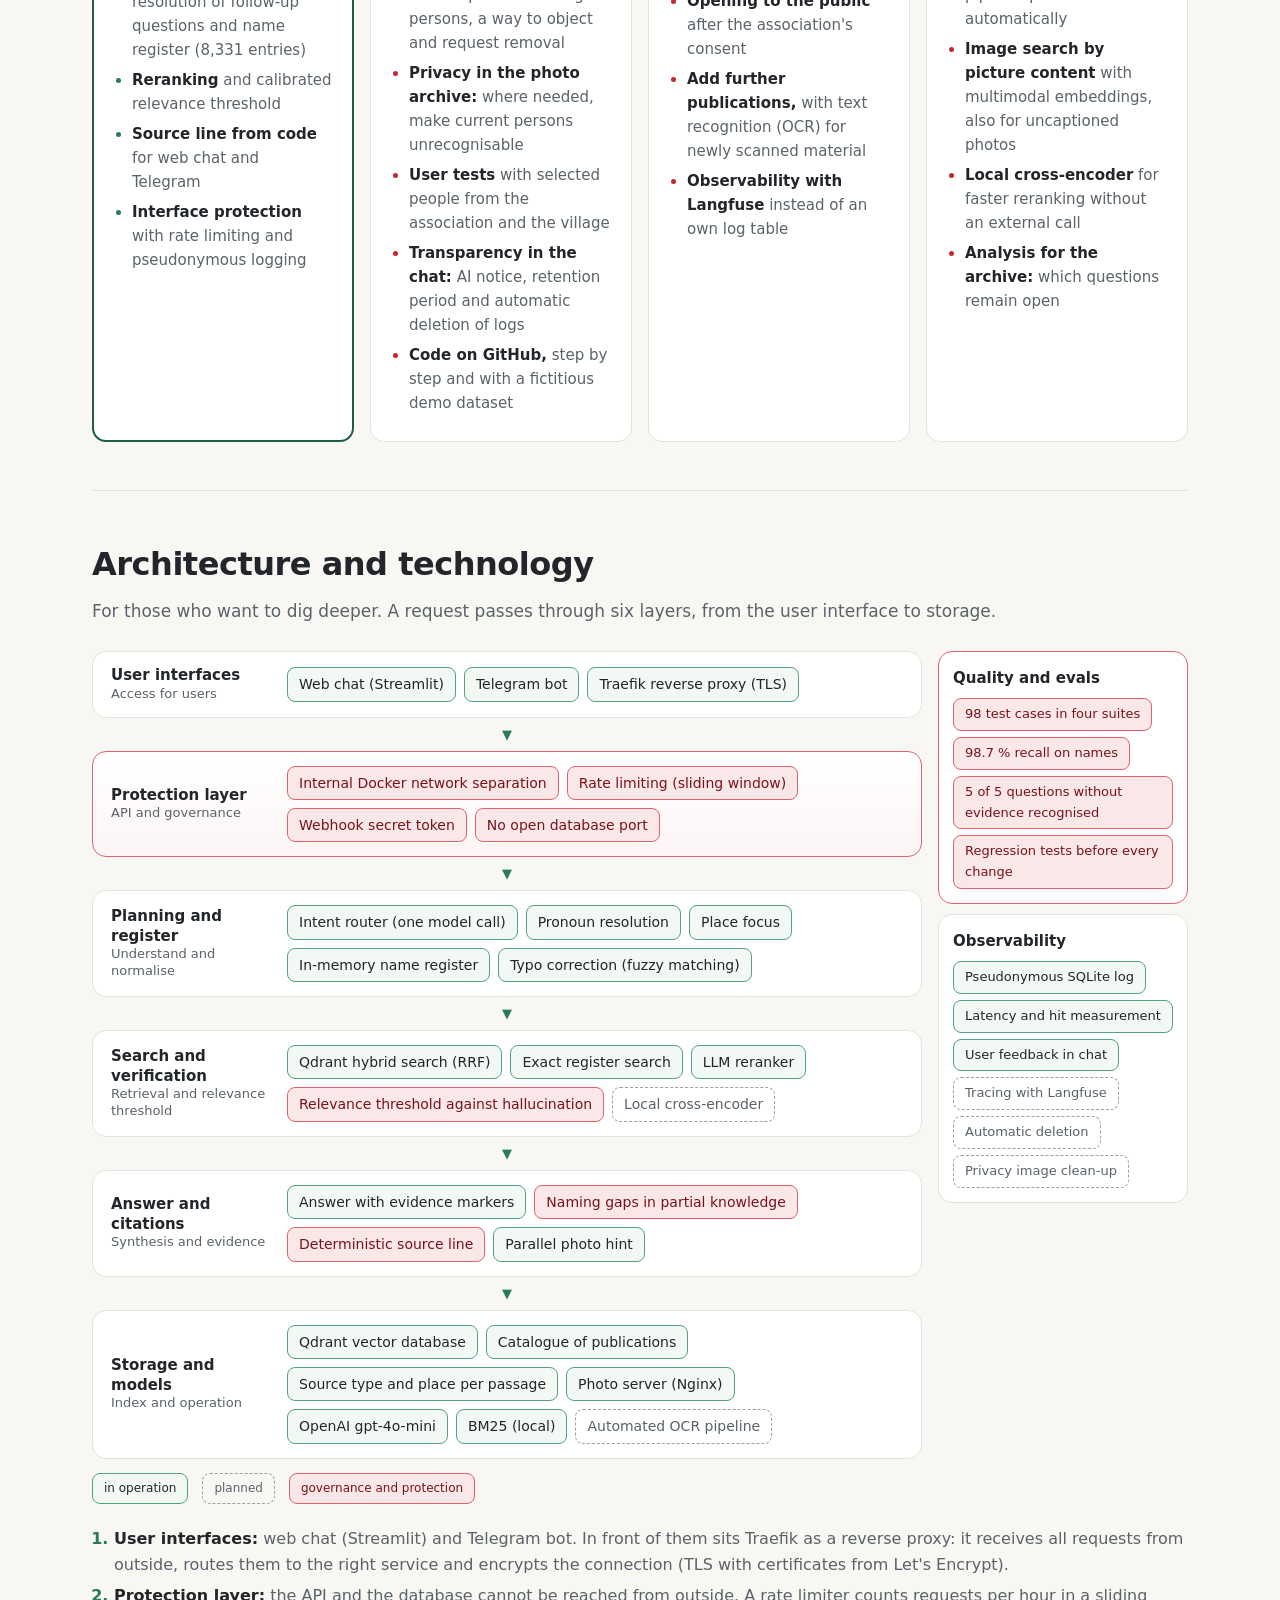
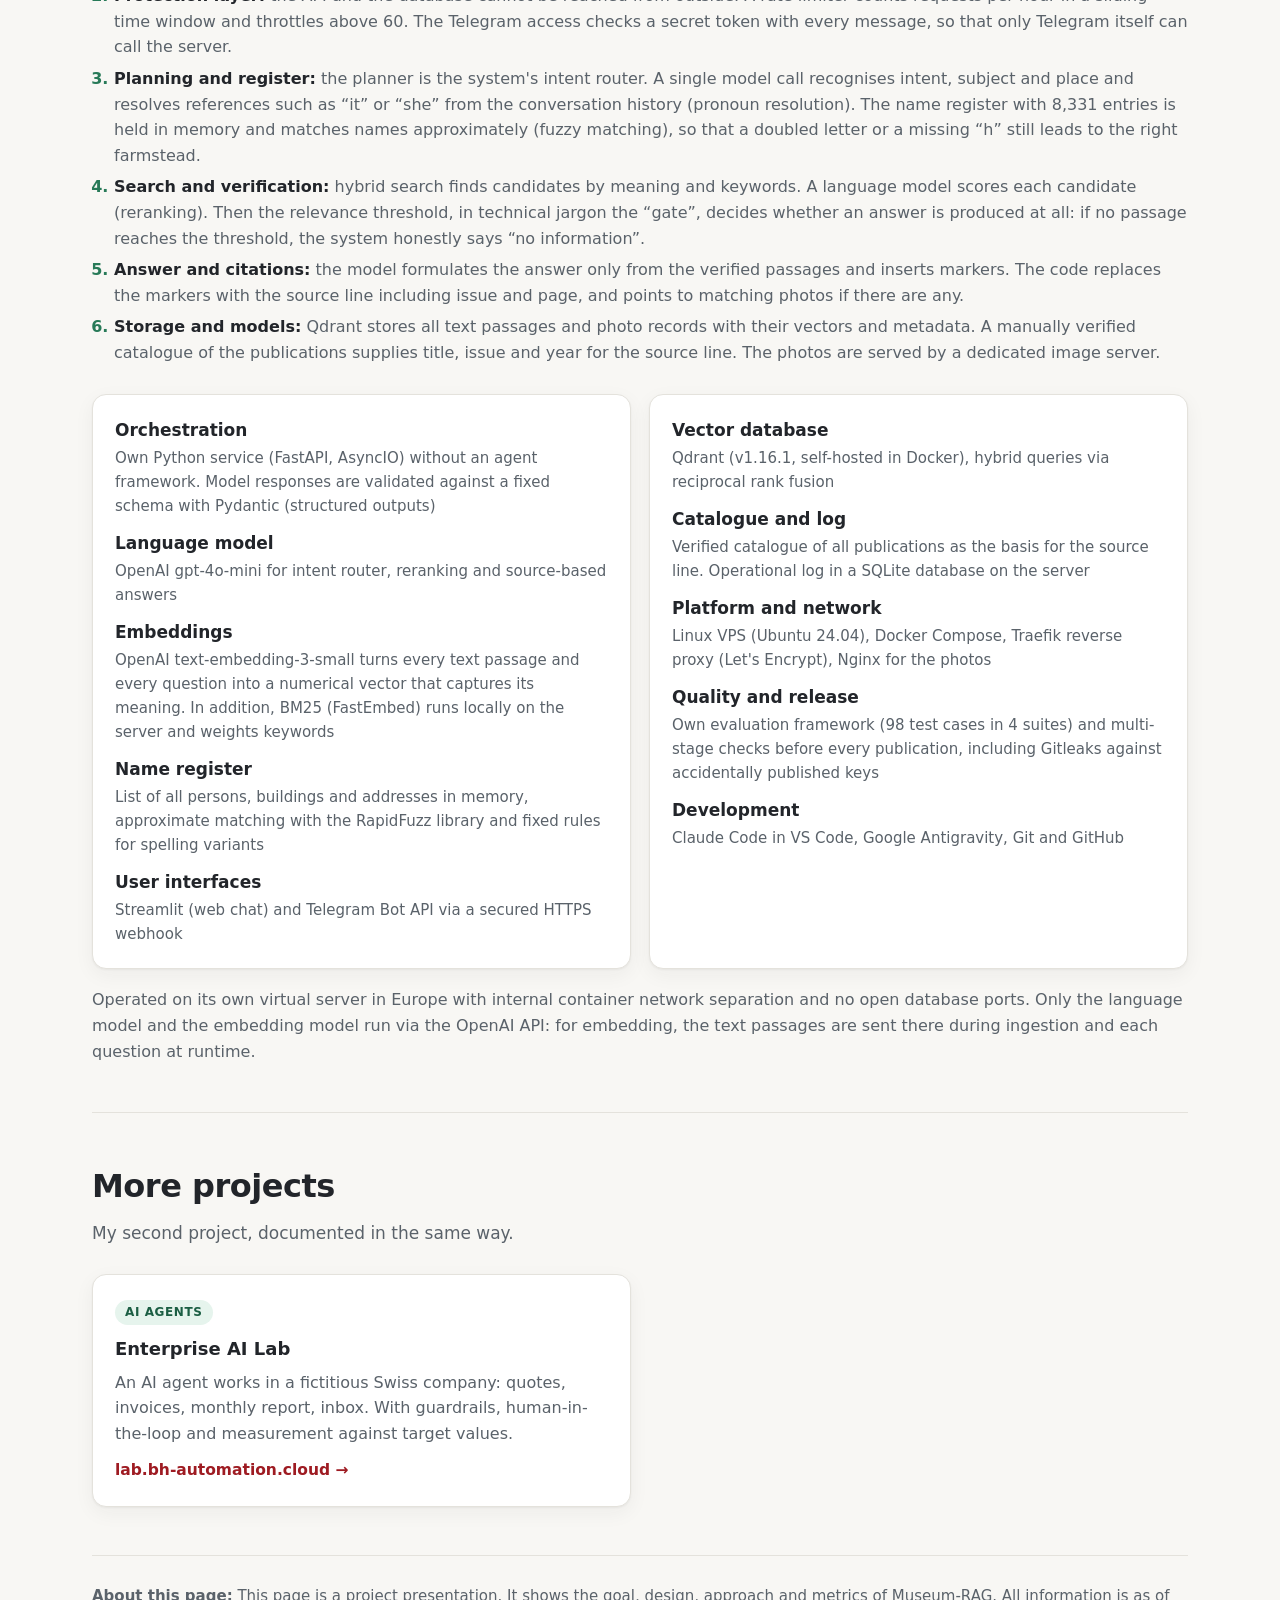
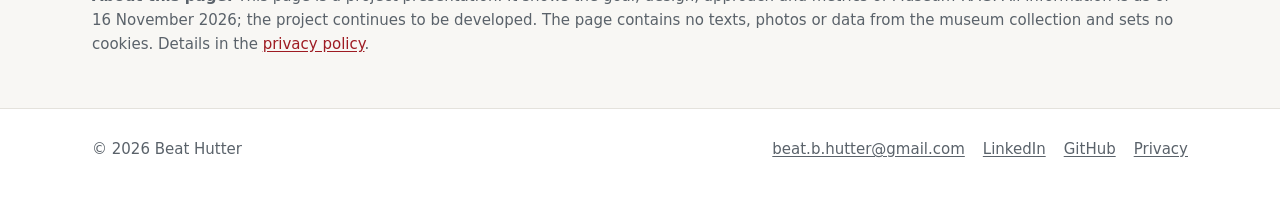
==== commit 95725263: "docs: add bilingual documentation (architecture, decisions, evaluation, legal considerations), fix t" ====
--- a/docs/en/index.html
+++ b/docs/en/index.html
@@ -104,7 +104,7 @@
 
     <section id="results">
       <h2>What the system can do today</h2>
-      <p class="section-lead">Seven capabilities, measured against a fixed test set (ground truth) of 99 test cases in four suites. From the first draft to the MVP, the improvements came from three levers: clean data in the ingestion pipeline, a search that picks the right path for each question, and verification steps before the answer. Every change was measured before it was adopted. All runs use OpenAI's gpt-4o-mini.</p>
+      <p class="section-lead">Seven capabilities, measured against a fixed test set (ground truth) of 98 test cases in four suites. From the first draft to the MVP, the improvements came from three levers: clean data in the ingestion pipeline, a search that picks the right path for each question, and verification steps before the answer. Every change was measured before it was adopted. All runs use OpenAI's gpt-4o-mini.</p>
       <div class="table-wrap">
         <table class="results">
           <thead><tr><th scope="col">Capability</th><th scope="col">What the system does</th><th scope="col">Metric</th><th scope="col">First draft → MVP*</th></tr></thead>
@@ -119,7 +119,7 @@
           </tbody>
         </table>
       </div>
-      <p class="below-table">The first draft is the state of 28 and 29 October 2026, measured with the same test set as the MVP. * As of 16 November 2026. The test questions contain content from the archive and are therefore not published. More in the <a href="https://github.com/BeatHutter/museum-hybrid-rag/blob/main/README.md" target="_blank" rel="noopener">README on GitHub</a>.</p>
+      <p class="below-table">The first draft is the state of 28 and 29 October 2026, measured with the same test set as the MVP. * As of 16 November 2026. The test questions contain content from the archive and are therefore not published. Test set, metrics and all intermediate steps are described in the <a href="https://github.com/BeatHutter/museum-hybrid-rag/blob/main/documentation/evaluation.md" target="_blank" rel="noopener">evaluation on GitHub</a>.</p>
       <div class="grid two cost-cards">
         <div class="card">
           <h3>Why gpt-4o-mini</h3>
@@ -140,7 +140,7 @@
         <li><div><h3>No statement without evidence in the collection</h3><p>Every answer is based on retrieved passages (grounding). If they do not reach the relevance threshold after reranking, the system stops before answering and reports that the collection holds no information. This threshold is the most important guardrail against hallucination.</p></div></li>
         <li><div><h3>Code builds the citation</h3><p>The language model only inserts reference markers in the text. The visible source line with title, issue number and page is generated by the program code from the catalogue (deterministic citations).</p></div></li>
         <li><div><h3>Respecting rights to the content</h3><p>Texts, photos and collection data belong to the association's collection. They are not in the public repository, nor are the test questions, because they contain content from the archive. The rights for public use are being clarified with the association.</p></div></li>
-        <li><div><h3>Personality rights and copyright: opening only after clearance</h3><p>The publications name many people, living and deceased, along with places of residence and properties, and the photo archive shows them. Most of it is likely to be unproblematic. But someone who appears in a printed booklet has not automatically agreed to a digital search: a booklet you pick up in the museum becomes a search that finds every name instantly. On top of that come the copyrights of the authors and photographers. The legal situation has been researched. Before going live, five rules therefore apply: a rights register per publication with written consent from the authors or their heirs; third-party reference works only with the publisher's permission; recognisable living persons in photos only with consent, otherwise withheld or anonymised (privacy by design); sensitive passages excluded from search; a simple way to object and request removal. Until then the chat stays closed. It will only be opened after this clearance and with the association's consent.</p></div></li>
+        <li><div><h3>Personality rights and copyright: opening only after clearance</h3><p>The publications name many people, living and deceased, along with places of residence and properties, and the photo archive shows them. Most of it is likely to be unproblematic. But someone who appears in a printed booklet has not automatically agreed to a digital search: a booklet you pick up in the museum becomes a search that finds every name instantly. On top of that come the copyrights of the authors and photographers. The legal situation has been researched. Before going live, five rules therefore apply: a rights register per publication with written consent from the authors or their heirs; third-party reference works only with the publisher's permission; recognisable living persons in photos only with consent, otherwise withheld or anonymised (privacy by design); sensitive passages excluded from search; a simple way to object and request removal. Until then the chat stays closed. It will only be opened after this clearance and with the association's consent. A general overview for similar projects is available under <a href="https://github.com/BeatHutter/museum-hybrid-rag/blob/main/documentation/legal-considerations.md" target="_blank" rel="noopener">Legal considerations</a> on GitHub.</p></div></li>
         <li><div><h3>Secured interfaces</h3><p>The system follows the principle of least privilege and keeps the attack surface small. The API and the vector database cannot be reached from outside; the containers are separated from each other in the Docker network (network segmentation). Only the web interface and the Telegram webhook can be reached from outside, both through a reverse proxy with TLS encryption. The webhook checks a secret token, and a rate limiter caps requests per session. Maintenance and data uploads run through an SSH tunnel.</p></div></li>
         <li><div><h3>Measure before changing</h3><p>Every change to data preparation, search or prompts goes through the evaluation across all four test suites before it is adopted. The evals serve as regression tests: an improvement in one place must not make another worse.</p></div></li>
         <li><div><h3>Observability and transparency</h3><p>The system should be traceable while storing as little personal data as possible. Logs show what the chat did for each request and make errors and gaps visible. Because questions themselves can contain names or addresses, data minimisation applies: no IP addresses, a pseudonymous session ID. Before the opening, a notice in the chat will be added stating that an AI is answering and what is logged, as the EU AI Act has required for chatbots since August 2026, together with a fixed retention period with automatic deletion. With the planned move to Langfuse, personal data will be masked before it is stored.</p></div></li>
@@ -275,7 +275,7 @@
         <div class="arch-side">
           <div class="side-box hitl">
             <h3>Quality and evals</h3>
-            <div class="chips"><span class="chip gov">99 test cases in four suites</span><span class="chip gov">98.7&nbsp;% recall on names</span><span class="chip gov">5 of 5 questions without evidence recognised</span><span class="chip gov">Regression tests before every change</span></div>
+            <div class="chips"><span class="chip gov">98 test cases in four suites</span><span class="chip gov">98.7&nbsp;% recall on names</span><span class="chip gov">5 of 5 questions without evidence recognised</span><span class="chip gov">Regression tests before every change</span></div>
           </div>
           <div class="side-box">
             <h3>Observability</h3>
@@ -304,7 +304,7 @@
           <dt>Vector database</dt><dd>Qdrant (v1.16.1, self-hosted in Docker), hybrid queries via reciprocal rank fusion</dd>
           <dt>Catalogue and log</dt><dd>Verified catalogue of all publications as the basis for the source line. Operational log in a SQLite database on the server</dd>
           <dt>Platform and network</dt><dd>Linux VPS (Ubuntu 24.04), Docker Compose, Traefik reverse proxy (Let's Encrypt), Nginx for the photos</dd>
-          <dt>Quality and release</dt><dd>Own evaluation framework (99 test cases in 4 suites) and multi-stage checks before every publication, including Gitleaks against accidentally published keys</dd>
+          <dt>Quality and release</dt><dd>Own evaluation framework (98 test cases in 4 suites) and multi-stage checks before every publication, including Gitleaks against accidentally published keys</dd>
           <dt>Development</dt><dd>Claude Code in VS Code, Google Antigravity, Git and GitHub</dd>
         </dl></div>
       </div>
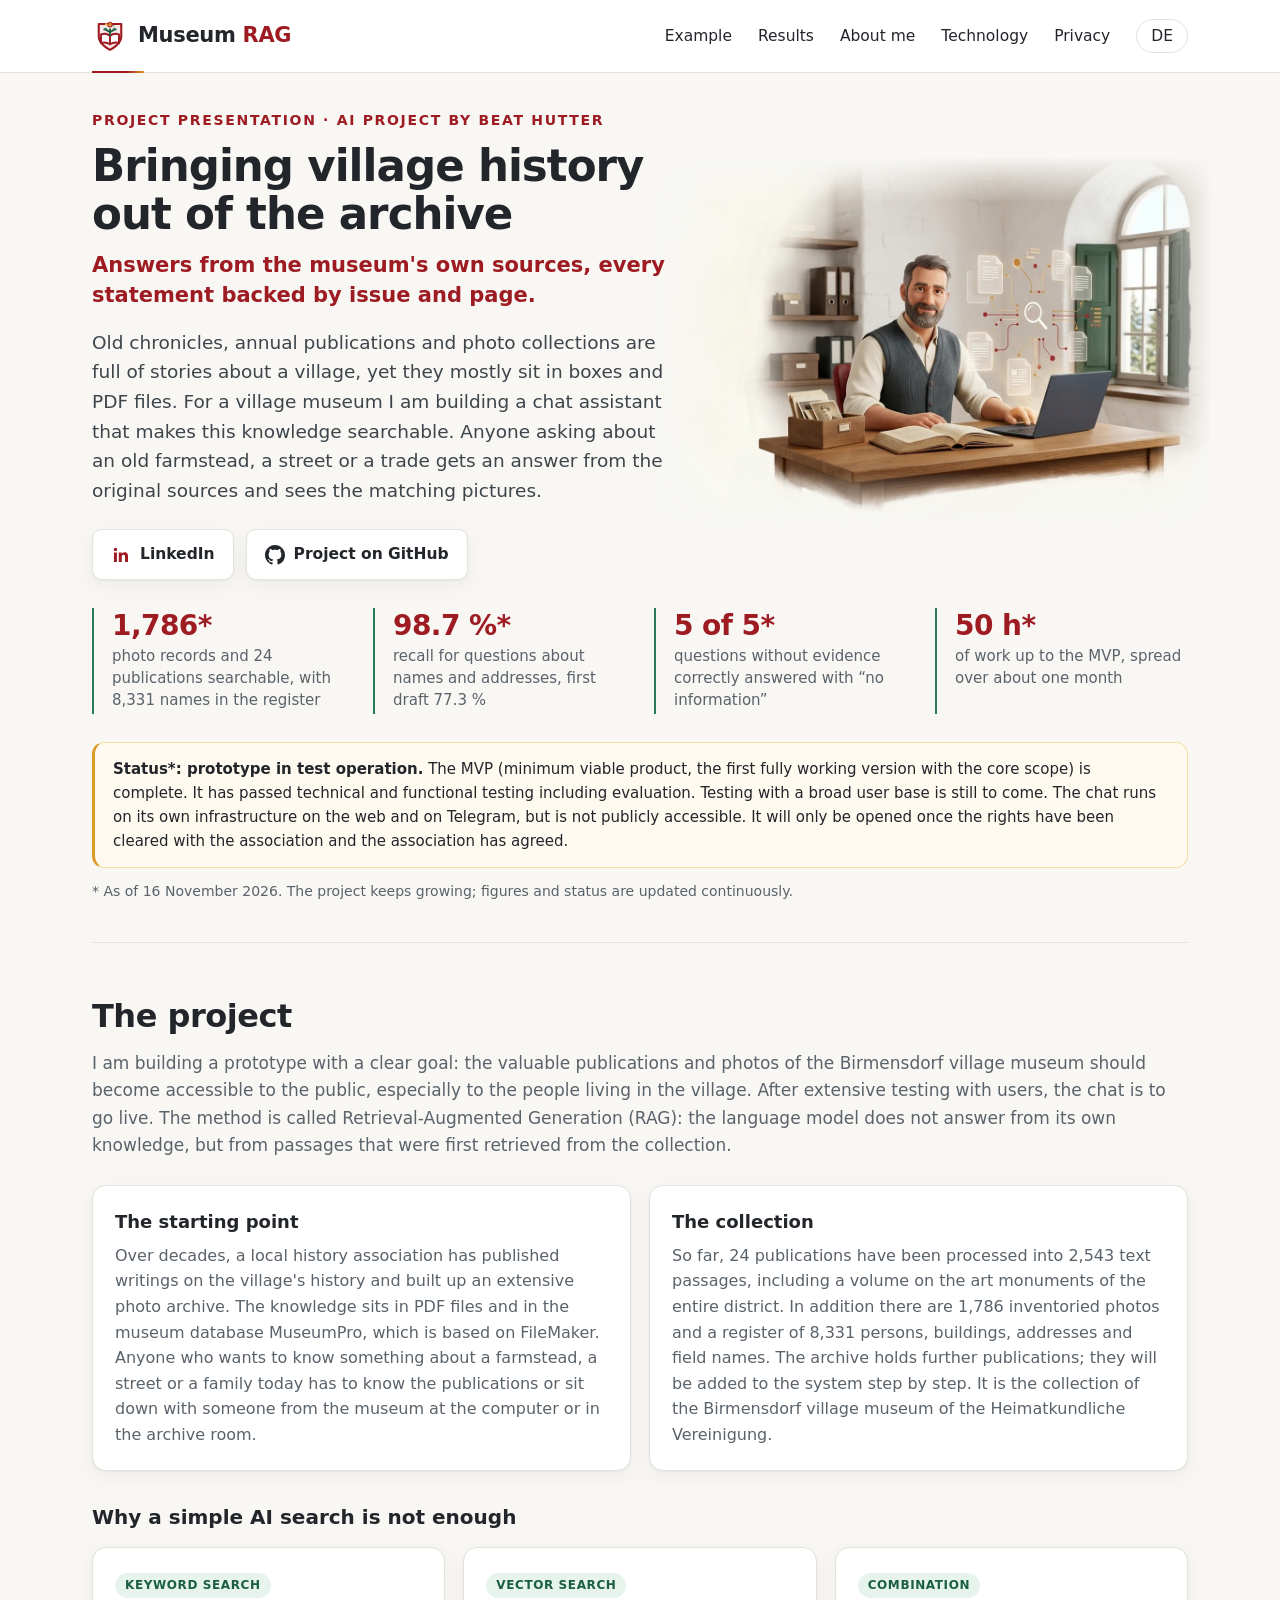
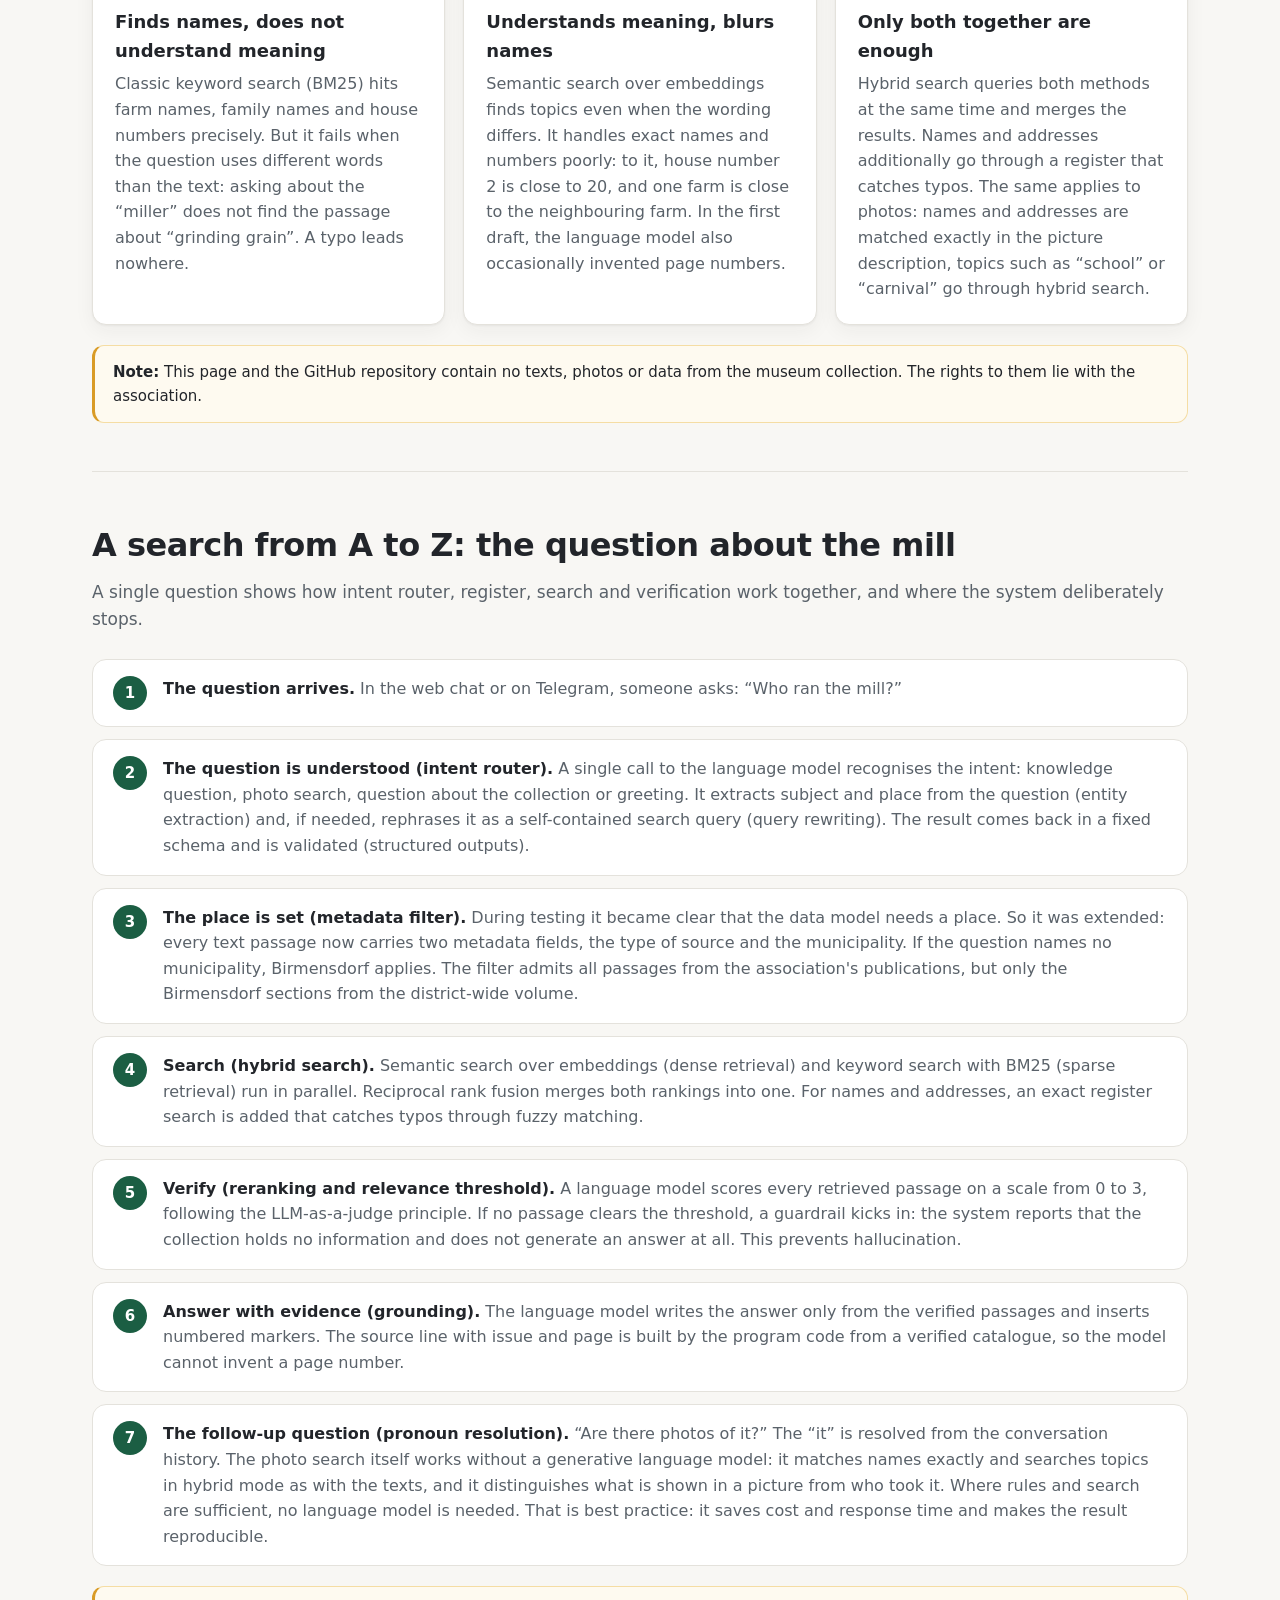
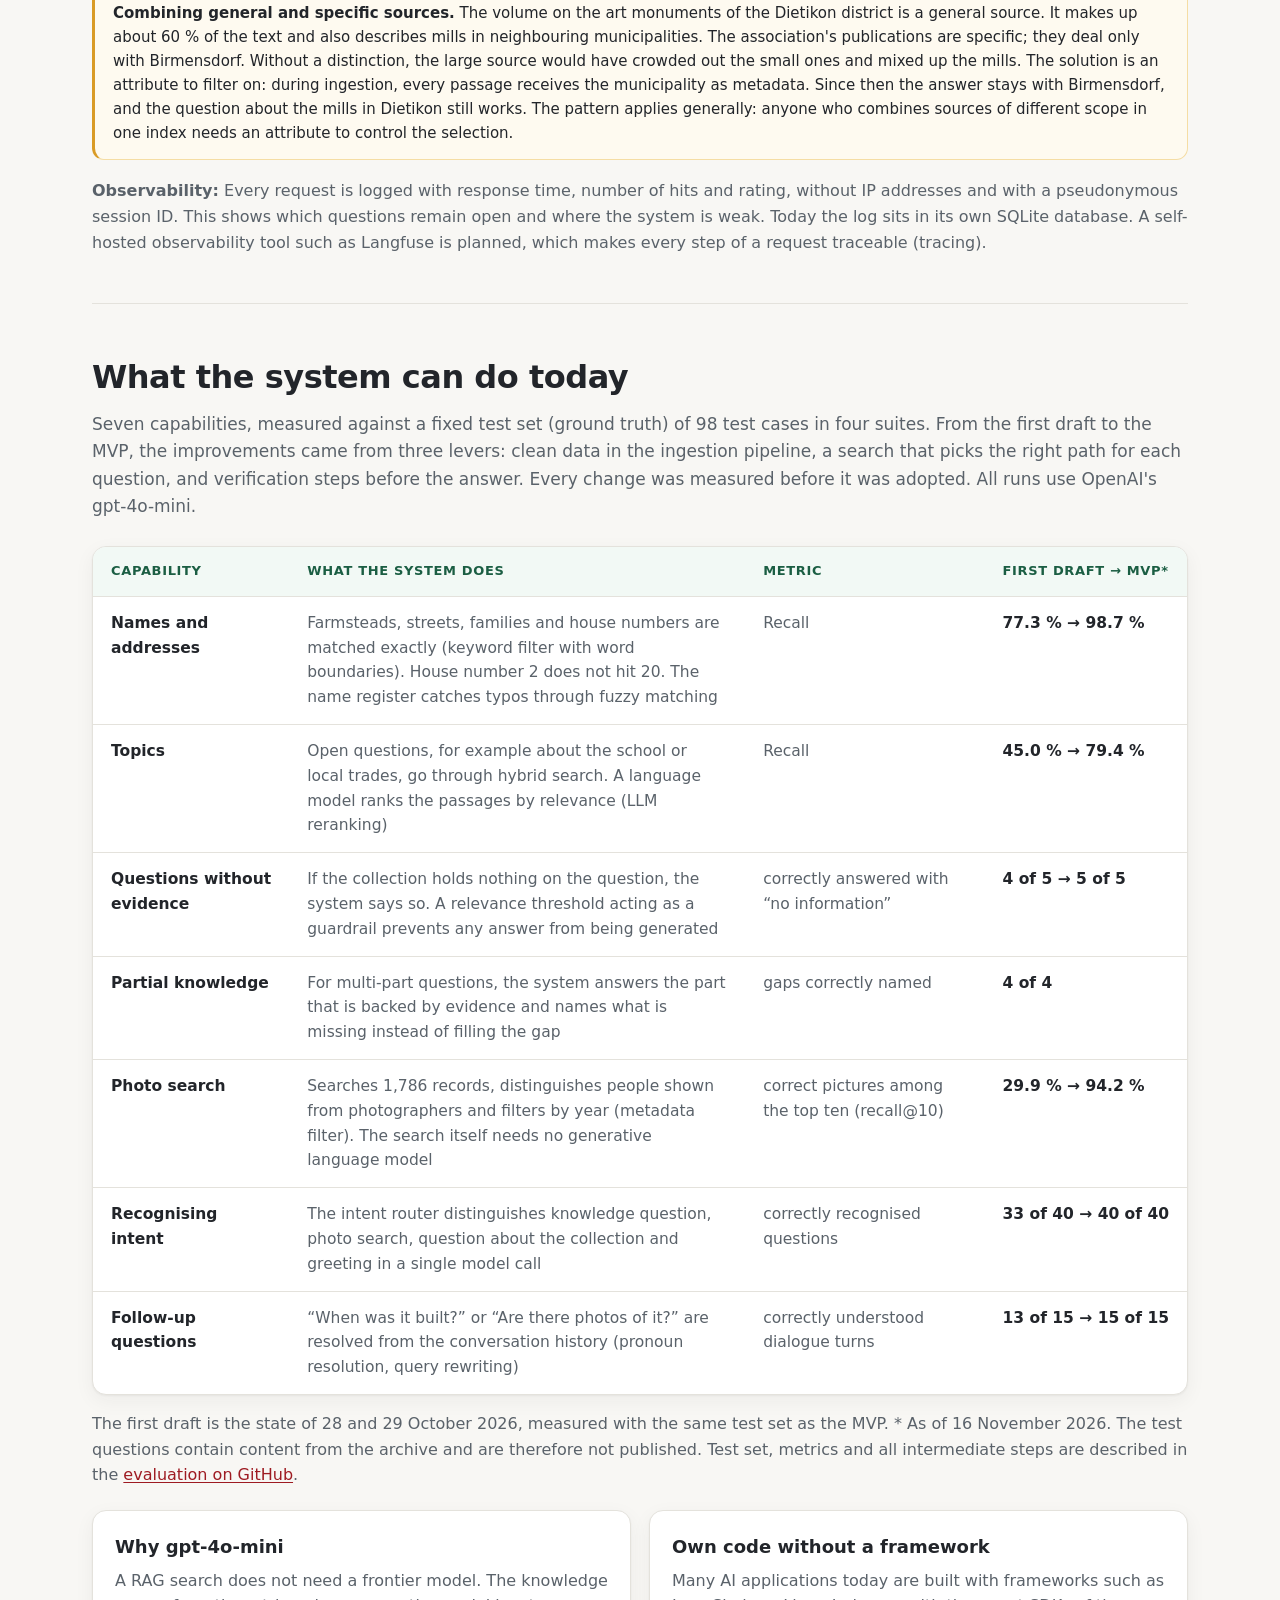
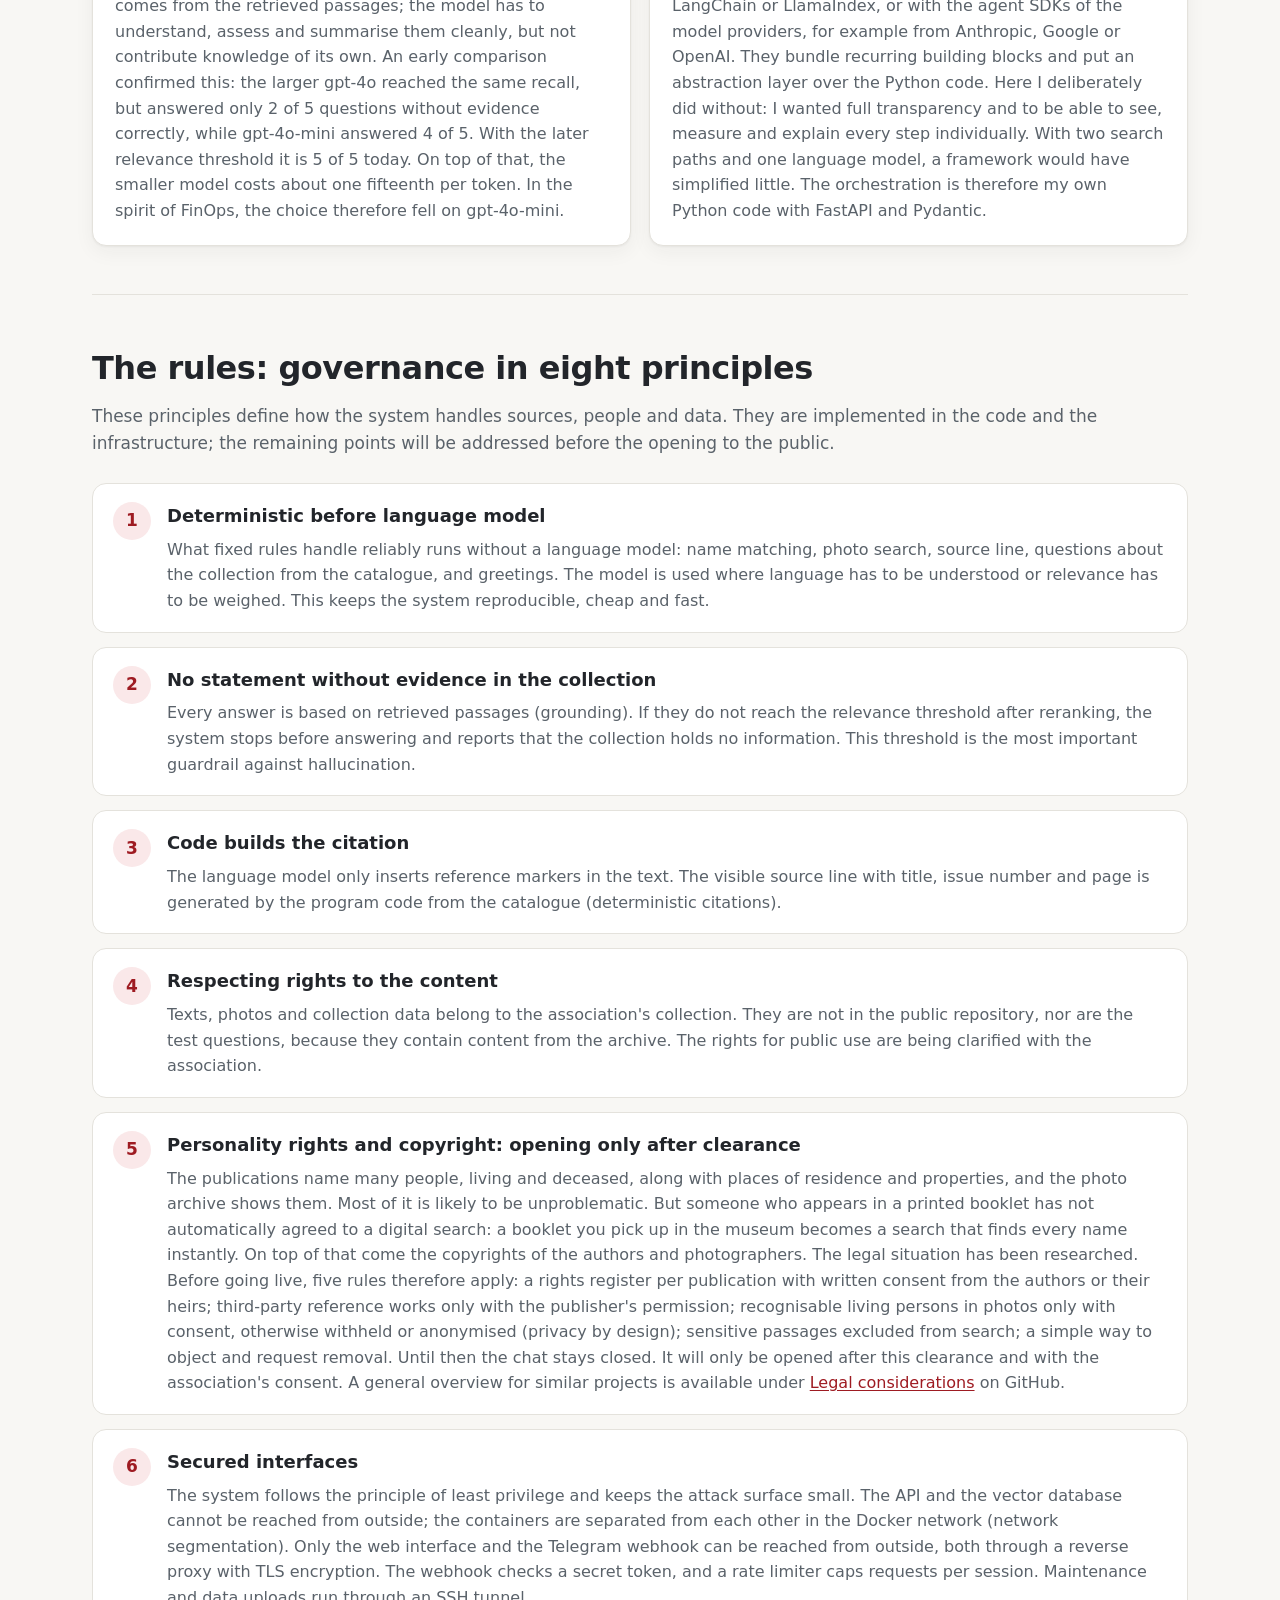
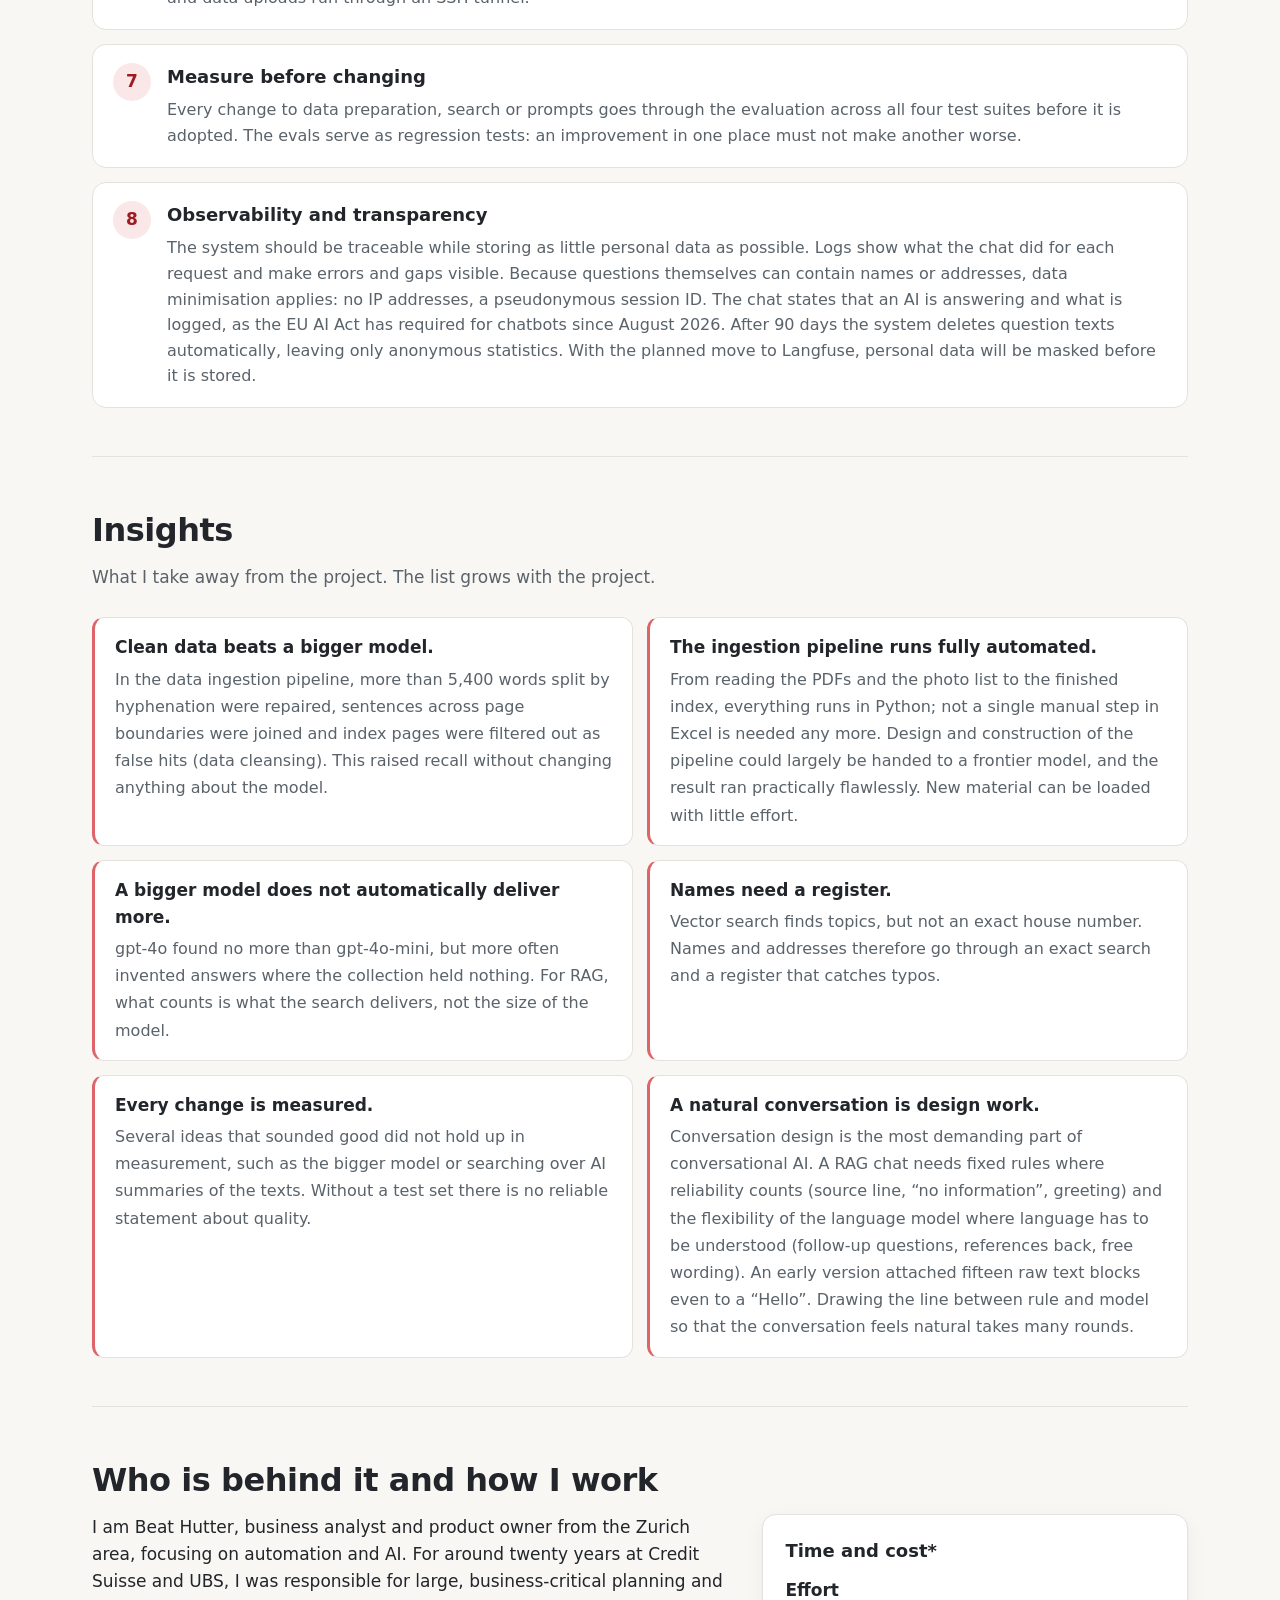
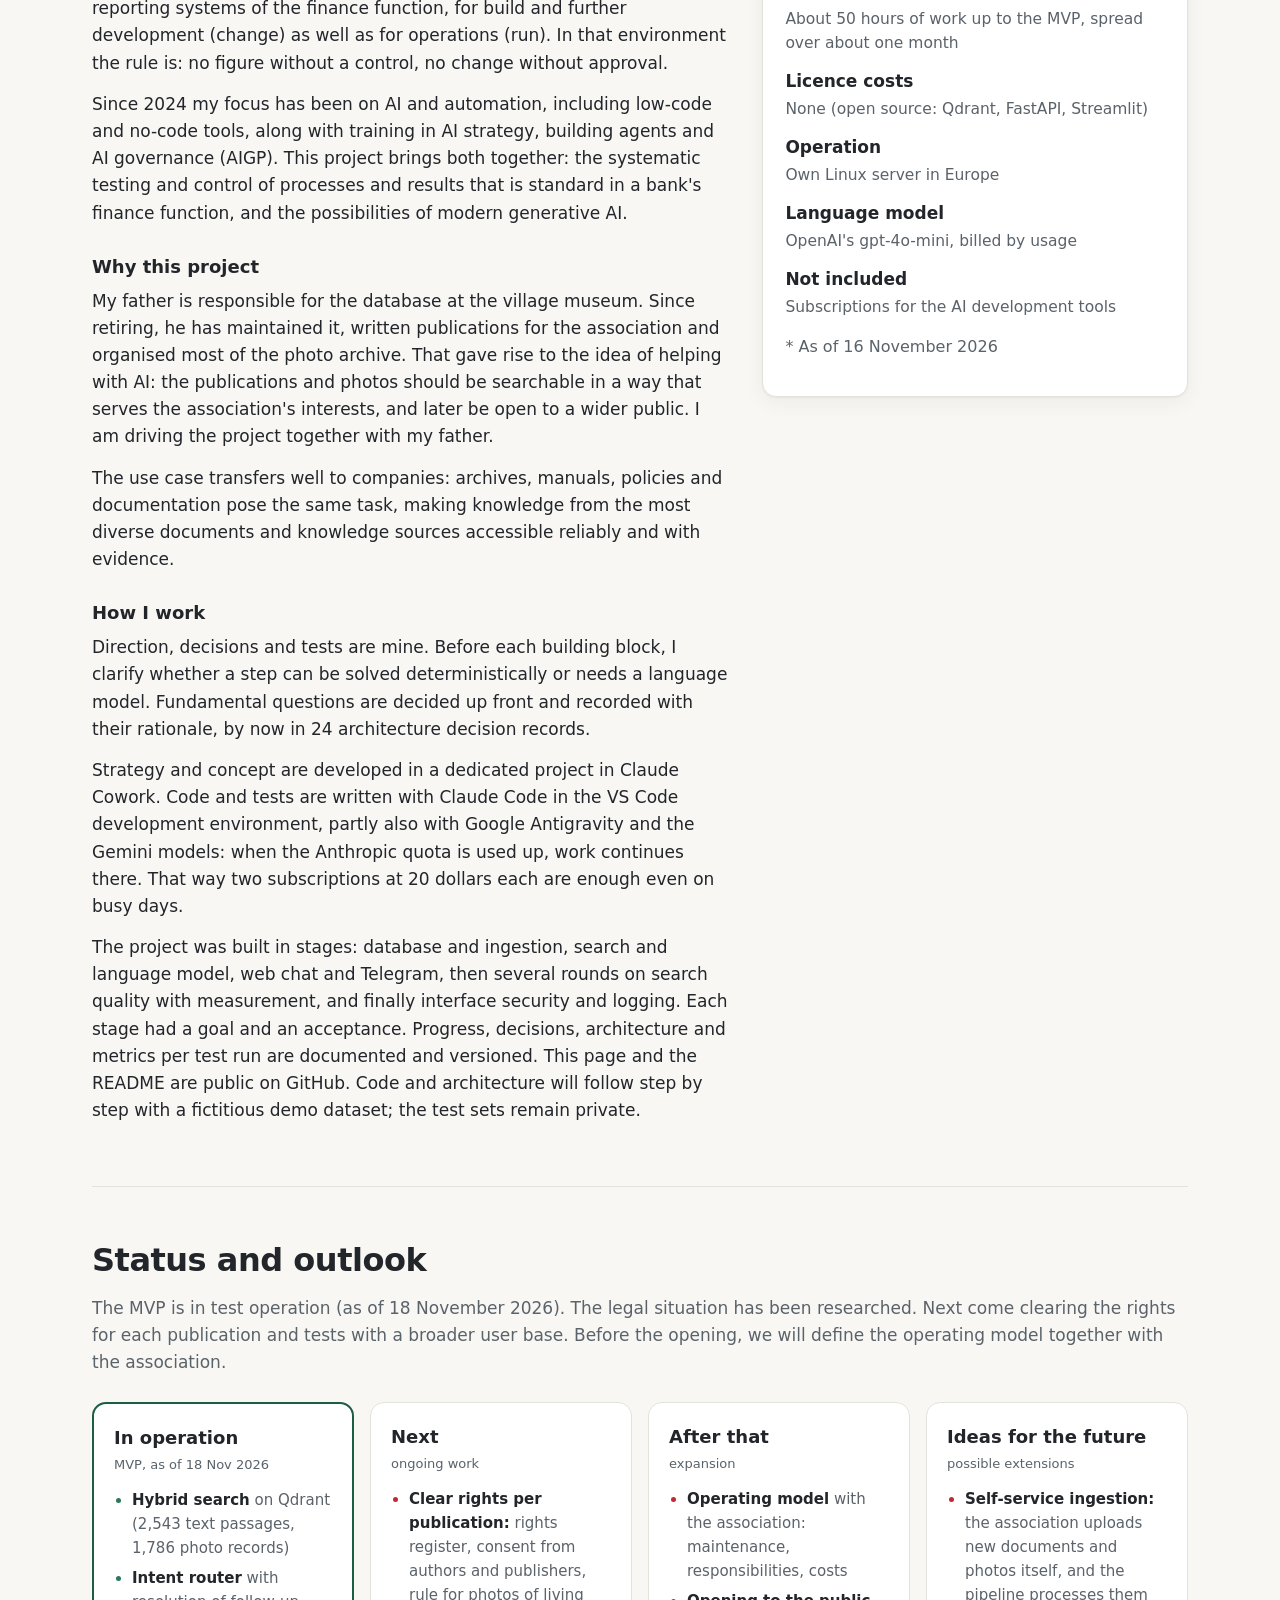
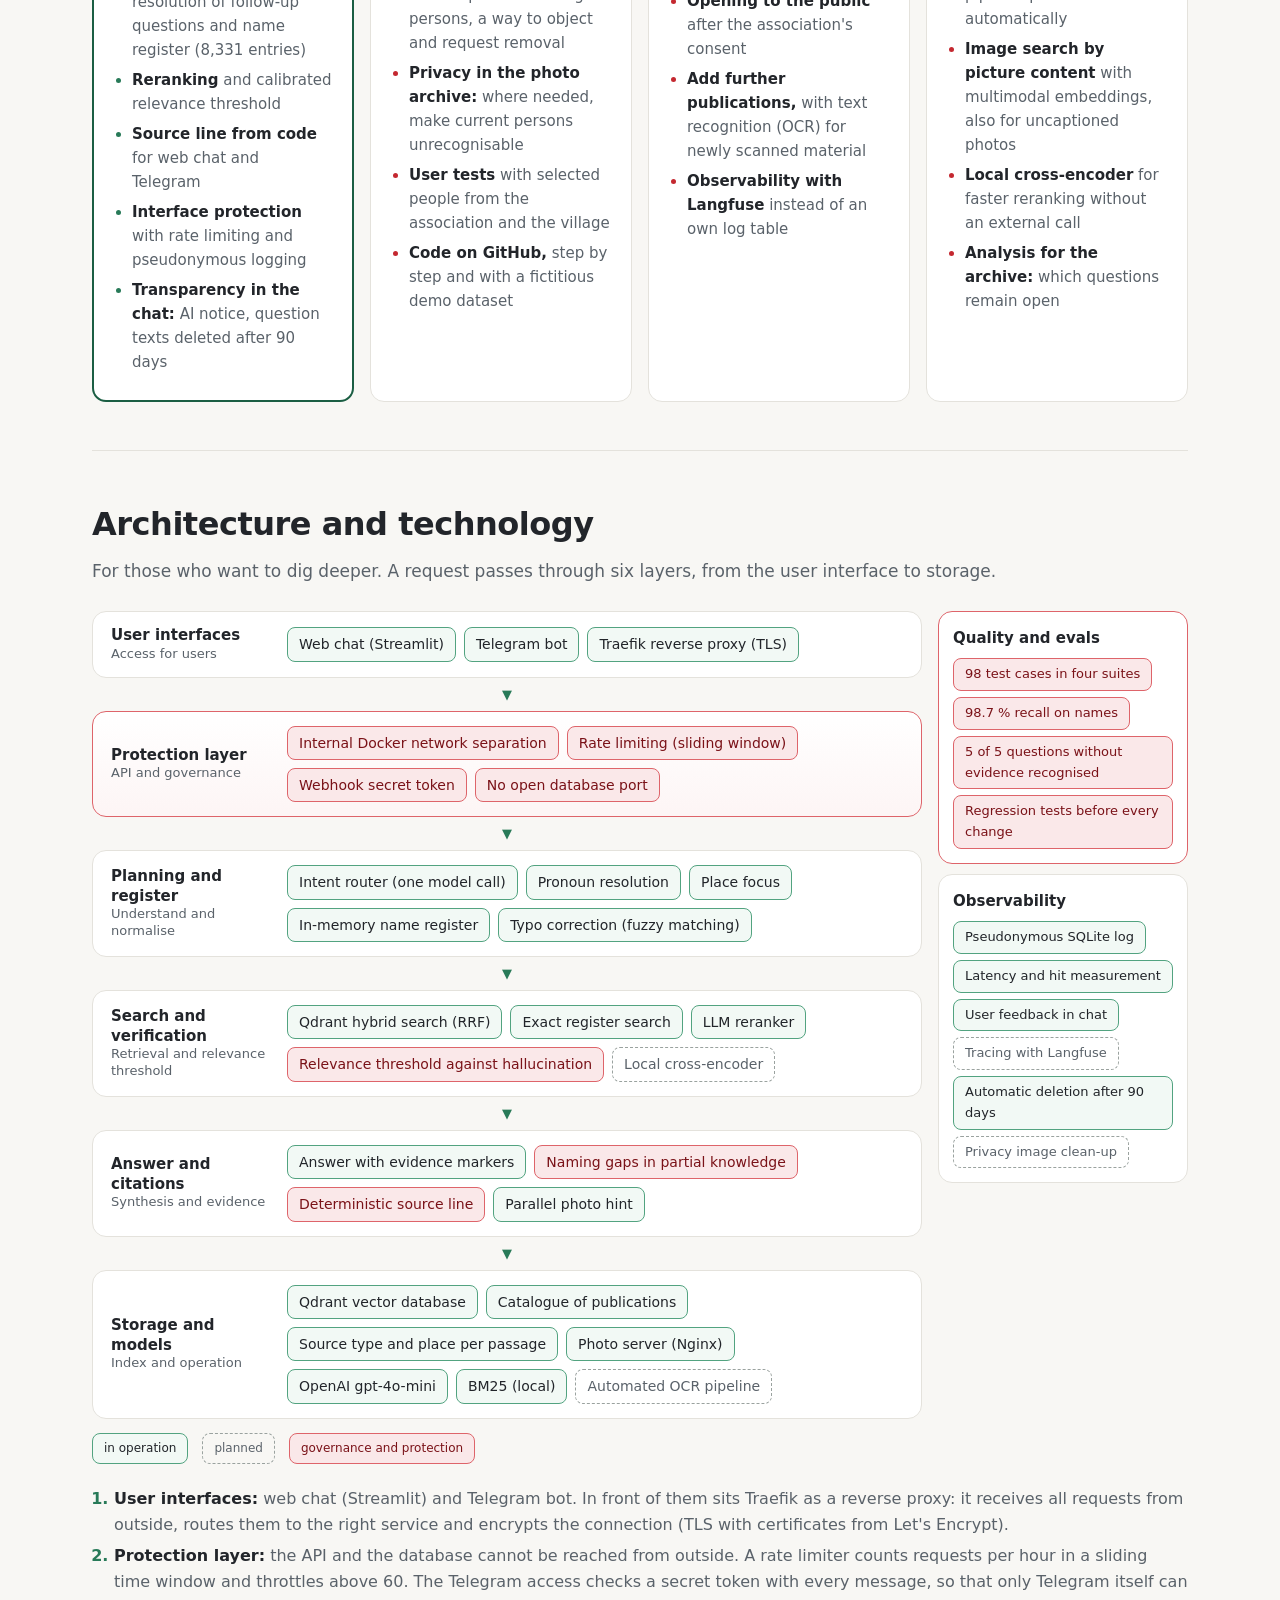
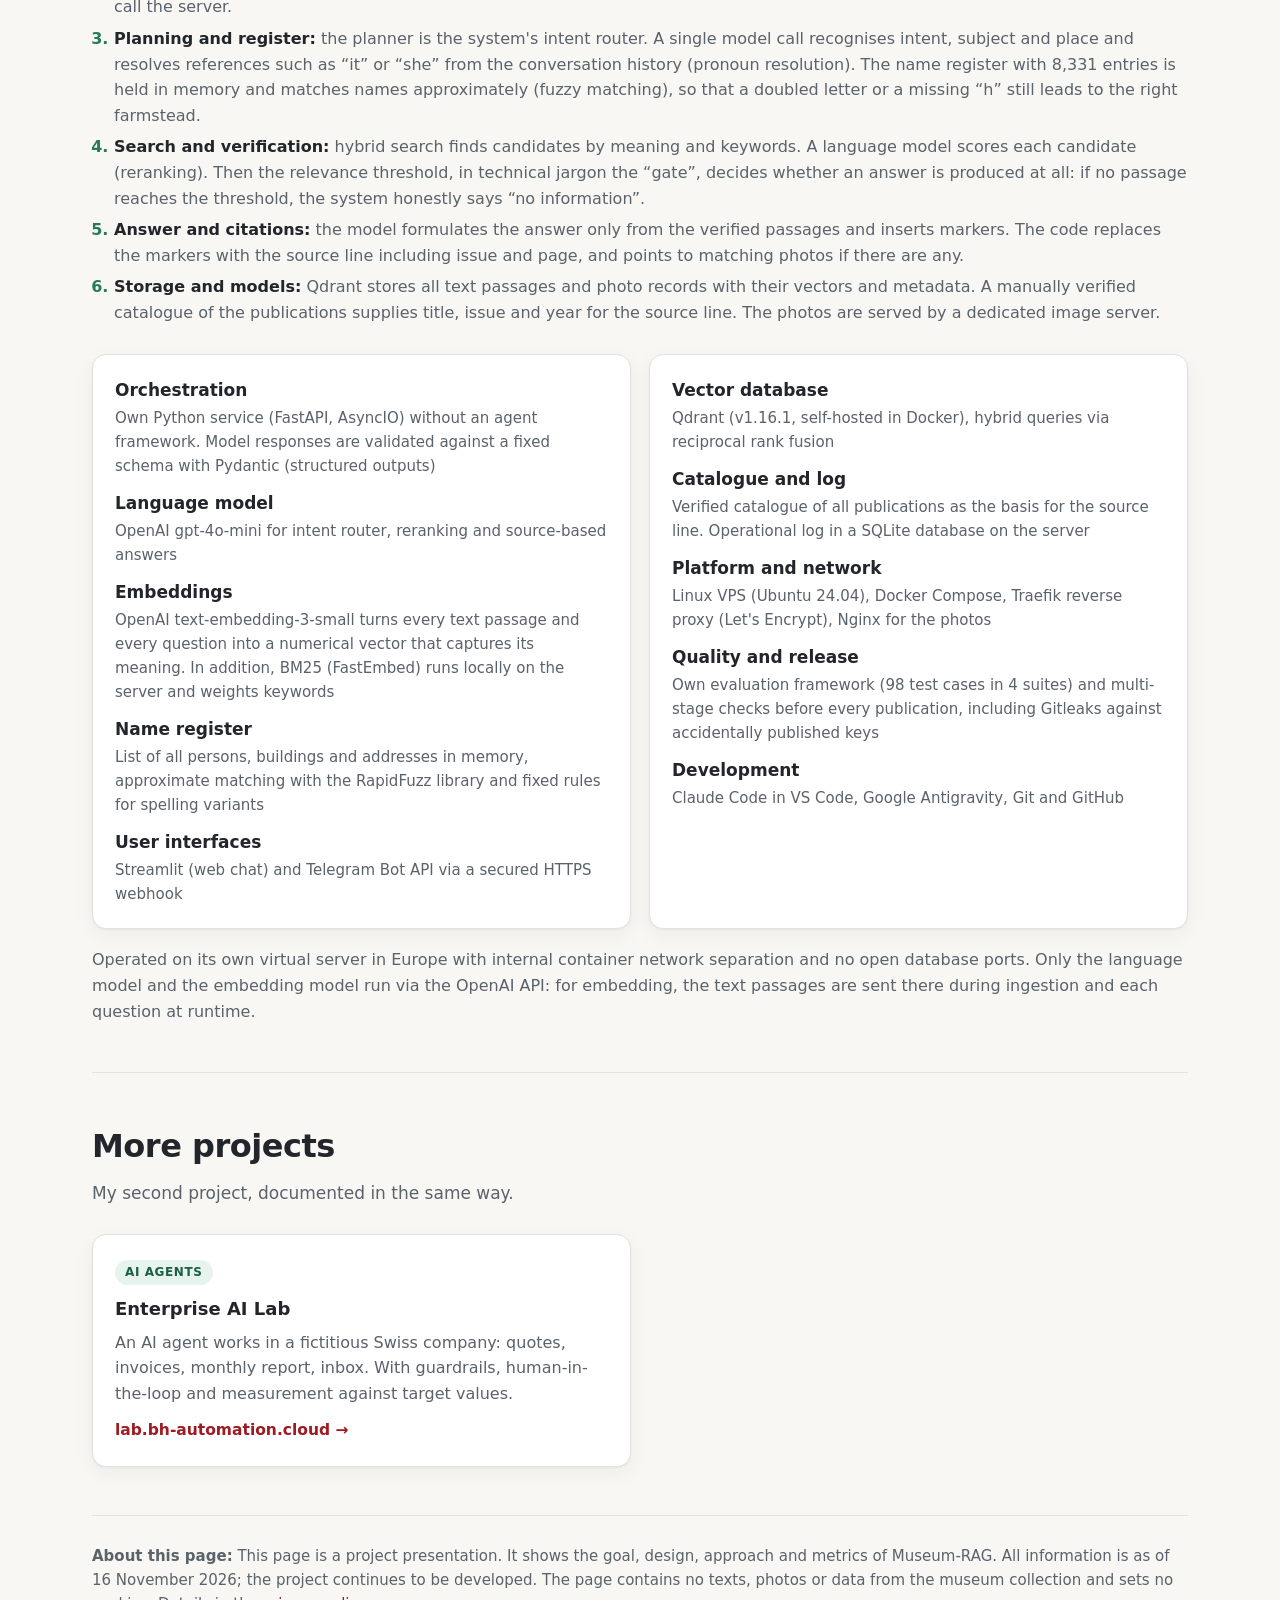
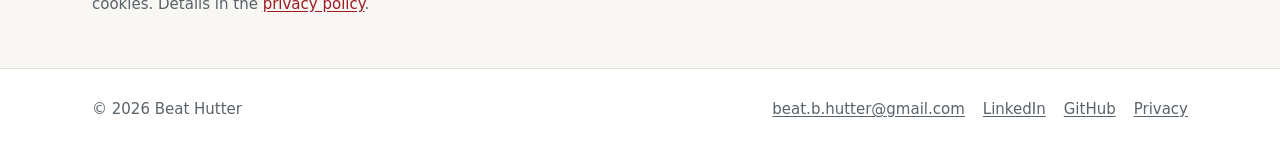
==== commit 7f60ad97: "docs: AI notice and 90-day deletion of question texts are now live" ====
--- a/docs/en/index.html
+++ b/docs/en/index.html
@@ -143,7 +143,7 @@
         <li><div><h3>Personality rights and copyright: opening only after clearance</h3><p>The publications name many people, living and deceased, along with places of residence and properties, and the photo archive shows them. Most of it is likely to be unproblematic. But someone who appears in a printed booklet has not automatically agreed to a digital search: a booklet you pick up in the museum becomes a search that finds every name instantly. On top of that come the copyrights of the authors and photographers. The legal situation has been researched. Before going live, five rules therefore apply: a rights register per publication with written consent from the authors or their heirs; third-party reference works only with the publisher's permission; recognisable living persons in photos only with consent, otherwise withheld or anonymised (privacy by design); sensitive passages excluded from search; a simple way to object and request removal. Until then the chat stays closed. It will only be opened after this clearance and with the association's consent. A general overview for similar projects is available under <a href="https://github.com/BeatHutter/museum-hybrid-rag/blob/main/documentation/legal-considerations.md" target="_blank" rel="noopener">Legal considerations</a> on GitHub.</p></div></li>
         <li><div><h3>Secured interfaces</h3><p>The system follows the principle of least privilege and keeps the attack surface small. The API and the vector database cannot be reached from outside; the containers are separated from each other in the Docker network (network segmentation). Only the web interface and the Telegram webhook can be reached from outside, both through a reverse proxy with TLS encryption. The webhook checks a secret token, and a rate limiter caps requests per session. Maintenance and data uploads run through an SSH tunnel.</p></div></li>
         <li><div><h3>Measure before changing</h3><p>Every change to data preparation, search or prompts goes through the evaluation across all four test suites before it is adopted. The evals serve as regression tests: an improvement in one place must not make another worse.</p></div></li>
-        <li><div><h3>Observability and transparency</h3><p>The system should be traceable while storing as little personal data as possible. Logs show what the chat did for each request and make errors and gaps visible. Because questions themselves can contain names or addresses, data minimisation applies: no IP addresses, a pseudonymous session ID. Before the opening, a notice in the chat will be added stating that an AI is answering and what is logged, as the EU AI Act has required for chatbots since August 2026, together with a fixed retention period with automatic deletion. With the planned move to Langfuse, personal data will be masked before it is stored.</p></div></li>
+        <li><div><h3>Observability and transparency</h3><p>The system should be traceable while storing as little personal data as possible. Logs show what the chat did for each request and make errors and gaps visible. Because questions themselves can contain names or addresses, data minimisation applies: no IP addresses, a pseudonymous session ID. The chat states that an AI is answering and what is logged, as the EU AI Act has required for chatbots since August 2026. After 90 days the system deletes question texts automatically, leaving only anonymous statistics. With the planned move to Langfuse, personal data will be masked before it is stored.</p></div></li>
       </ol>
     </section>
 
@@ -190,17 +190,18 @@
 
     <section id="roadmap">
       <h2>Status and outlook</h2>
-      <p class="section-lead">The MVP is in test operation (as of 16 November 2026). The legal situation has been researched. Next come clearing the rights for each publication and tests with a broader user base. Before the opening, we will define the operating model together with the association.</p>
+      <p class="section-lead">The MVP is in test operation (as of 18 November 2026). The legal situation has been researched. Next come clearing the rights for each publication and tests with a broader user base. Before the opening, we will define the operating model together with the association.</p>
       <div class="roadmap">
         <div class="phase now">
           <h3>In operation</h3>
-          <div class="when">MVP, as of 16 Nov 2026</div>
+          <div class="when">MVP, as of 18 Nov 2026</div>
           <ul>
             <li><strong>Hybrid search</strong> on Qdrant (2,543 text passages, 1,786 photo records)</li>
             <li><strong>Intent router</strong> with resolution of follow-up questions and name register (8,331 entries)</li>
             <li><strong>Reranking</strong> and calibrated relevance threshold</li>
             <li><strong>Source line from code</strong> for web chat and Telegram</li>
             <li><strong>Interface protection</strong> with rate limiting and pseudonymous logging</li>
+            <li><strong>Transparency in the chat:</strong> AI notice, question texts deleted after 90 days</li>
           </ul>
         </div>
         <div class="phase">
@@ -210,7 +211,6 @@
             <li><strong>Clear rights per publication:</strong> rights register, consent from authors and publishers, rule for photos of living persons, a way to object and request removal</li>
             <li><strong>Privacy in the photo archive:</strong> where needed, make current persons unrecognisable</li>
             <li><strong>User tests</strong> with selected people from the association and the village</li>
-            <li><strong>Transparency in the chat:</strong> AI notice, retention period and automatic deletion of logs</li>
             <li><strong>Code on GitHub,</strong> step by step and with a fictitious demo dataset</li>
           </ul>
         </div>
@@ -279,7 +279,7 @@
           </div>
           <div class="side-box">
             <h3>Observability</h3>
-            <div class="chips"><span class="chip">Pseudonymous SQLite log</span><span class="chip">Latency and hit measurement</span><span class="chip">User feedback in chat</span><span class="chip plan">Tracing with Langfuse</span><span class="chip plan">Automatic deletion</span><span class="chip plan">Privacy image clean-up</span></div>
+            <div class="chips"><span class="chip">Pseudonymous SQLite log</span><span class="chip">Latency and hit measurement</span><span class="chip">User feedback in chat</span><span class="chip plan">Tracing with Langfuse</span><span class="chip">Automatic deletion after 90 days</span><span class="chip plan">Privacy image clean-up</span></div>
           </div>
         </div>
       </div>
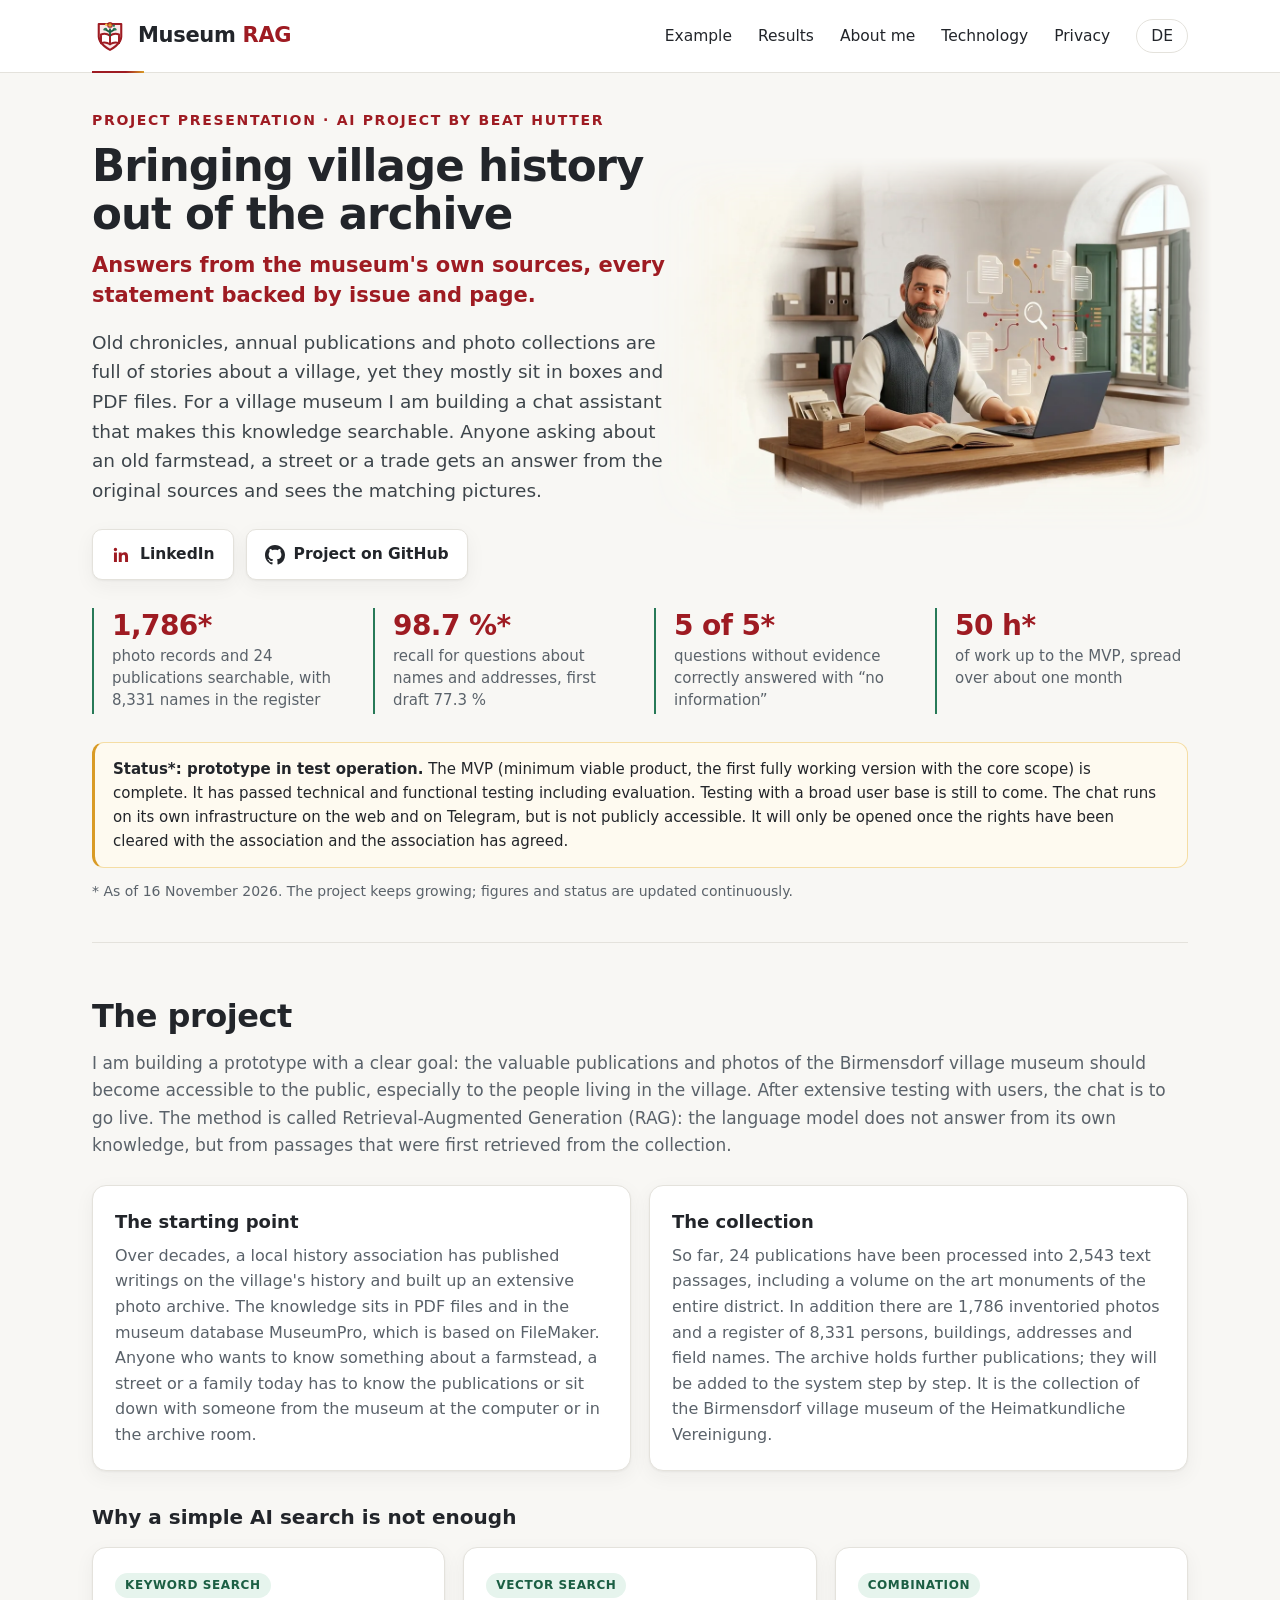
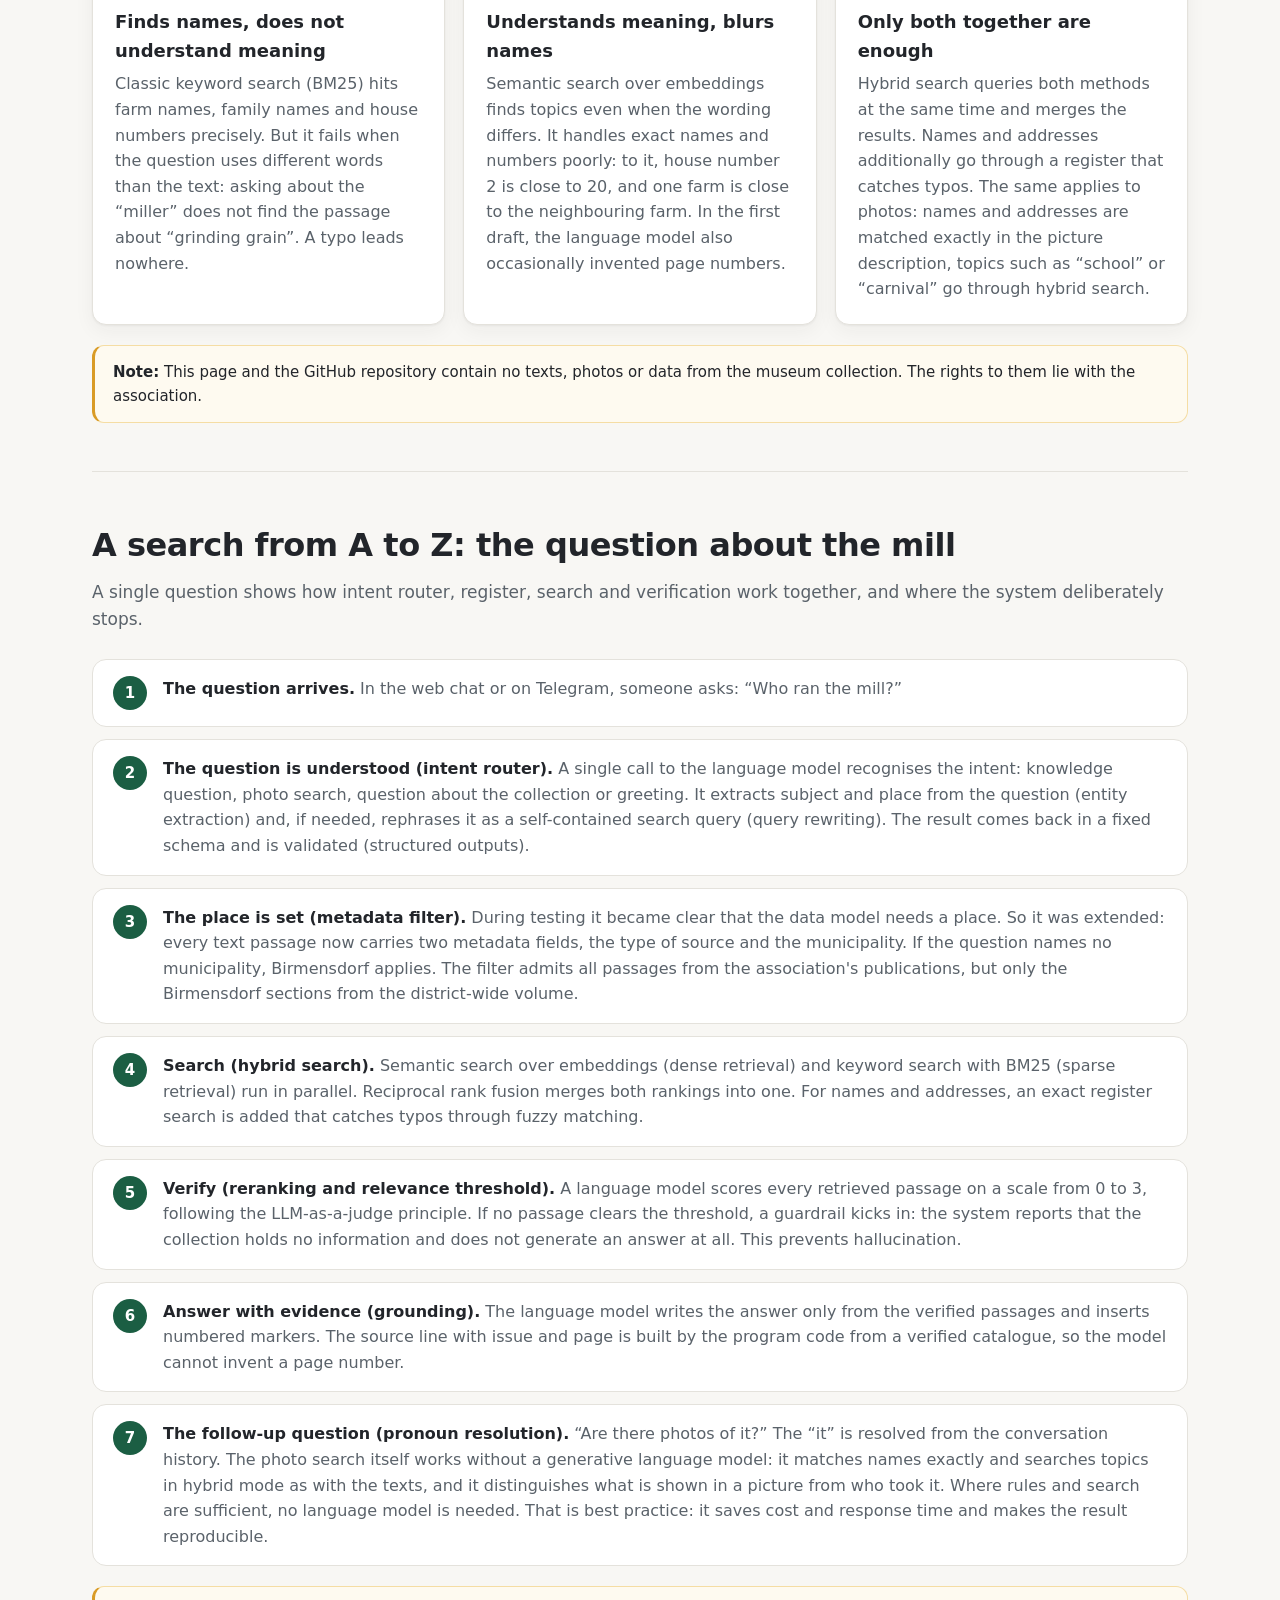
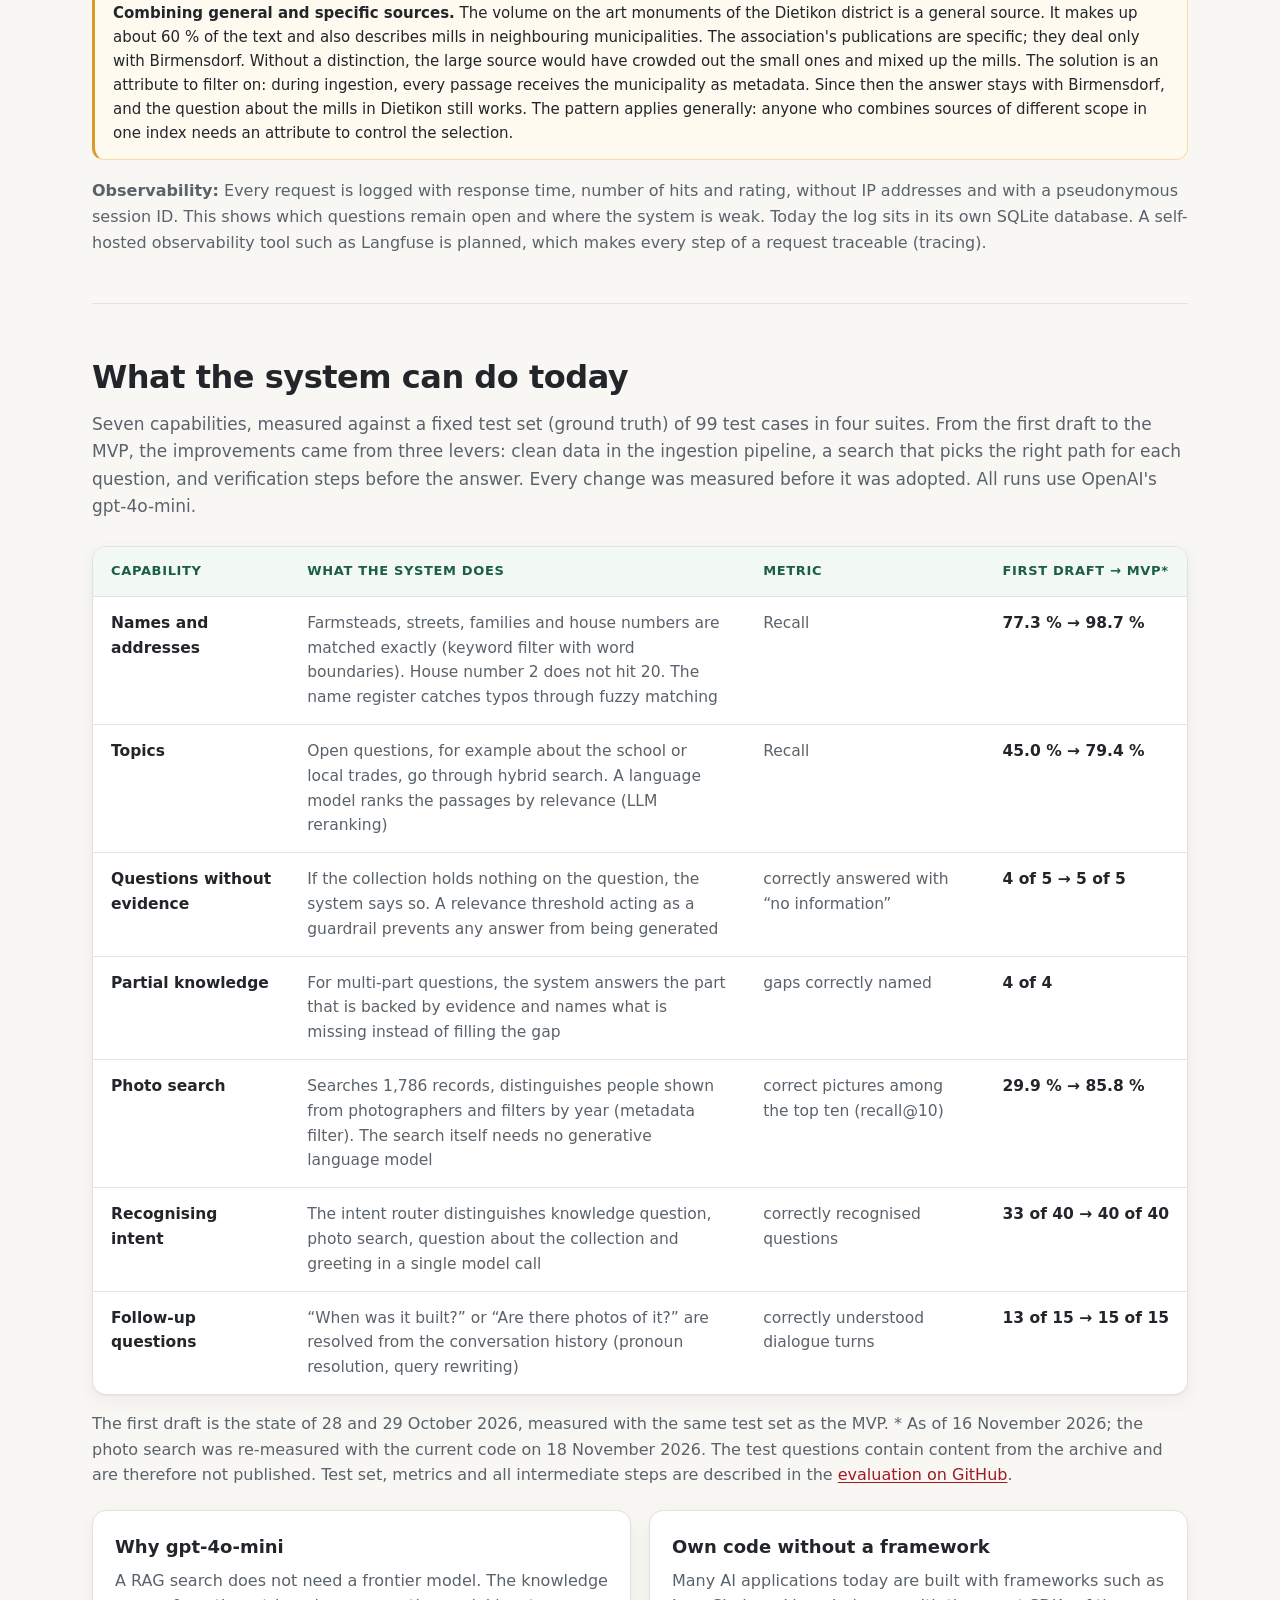
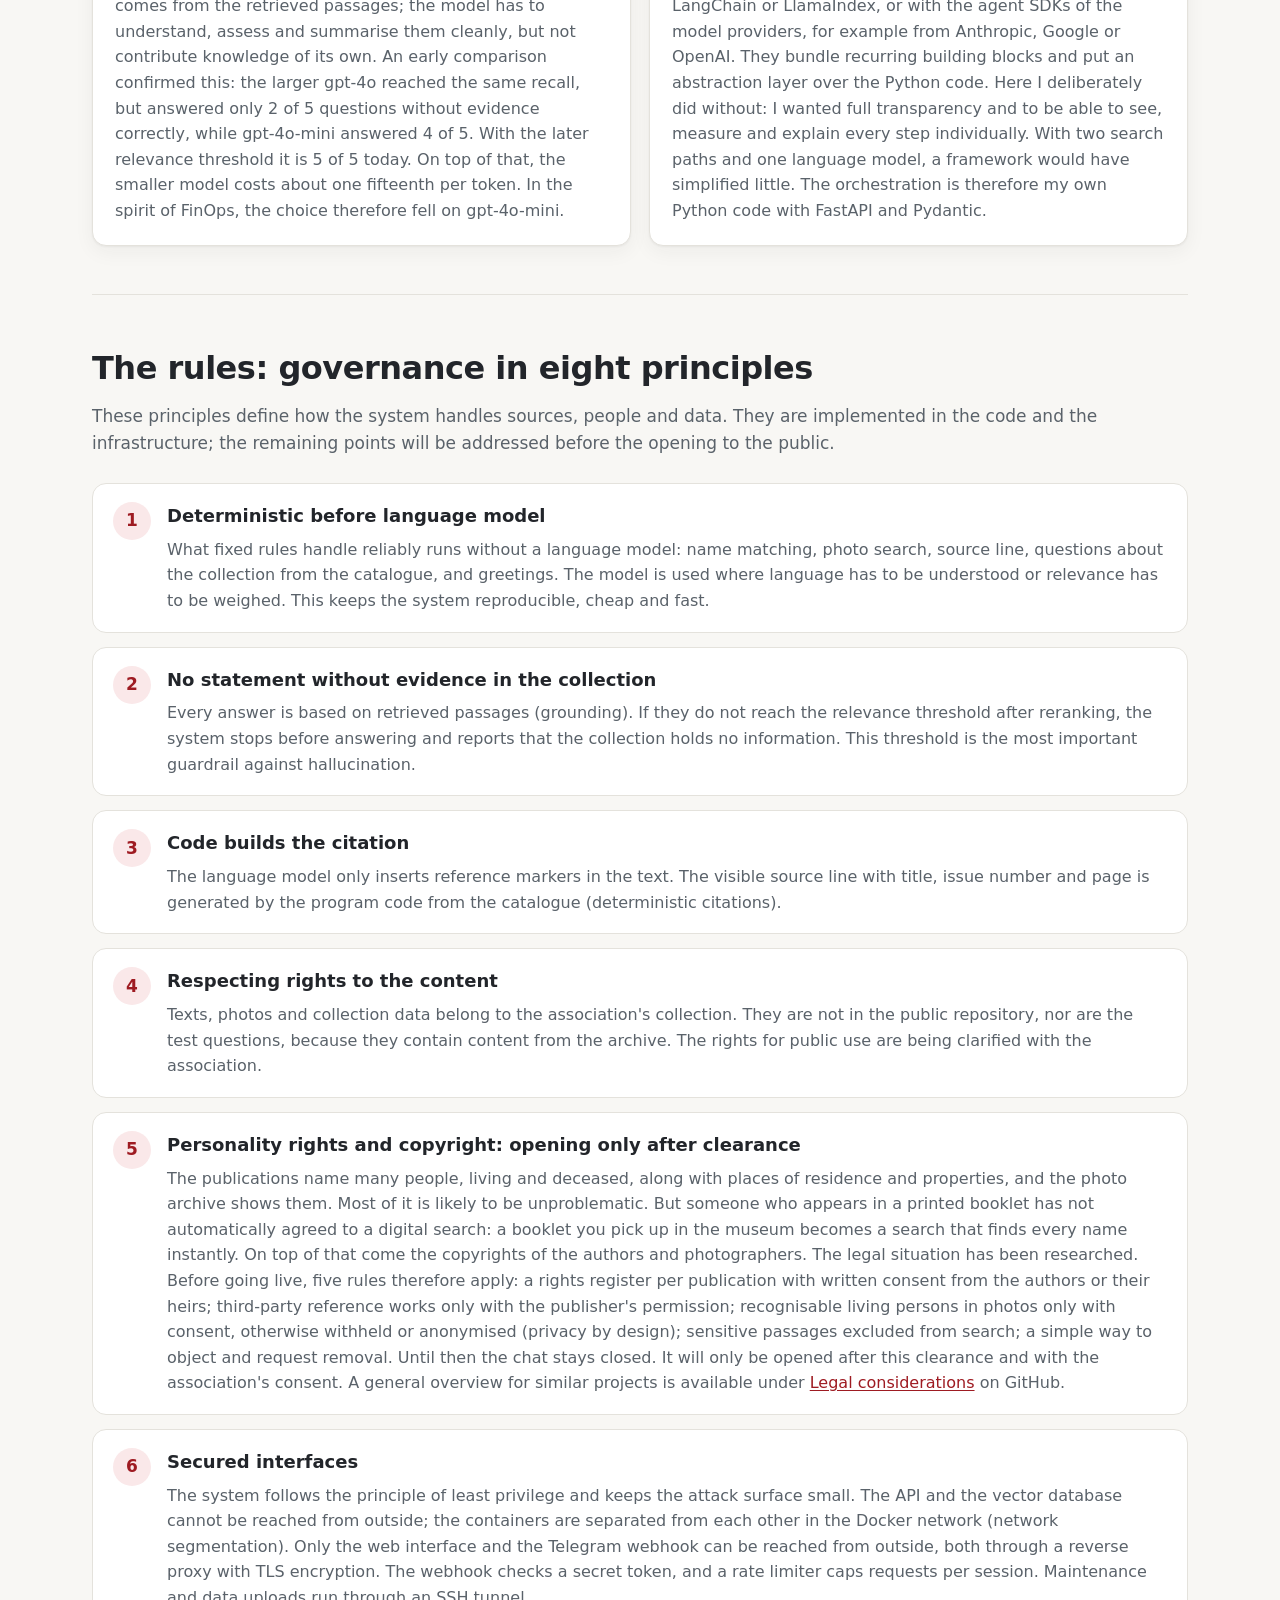
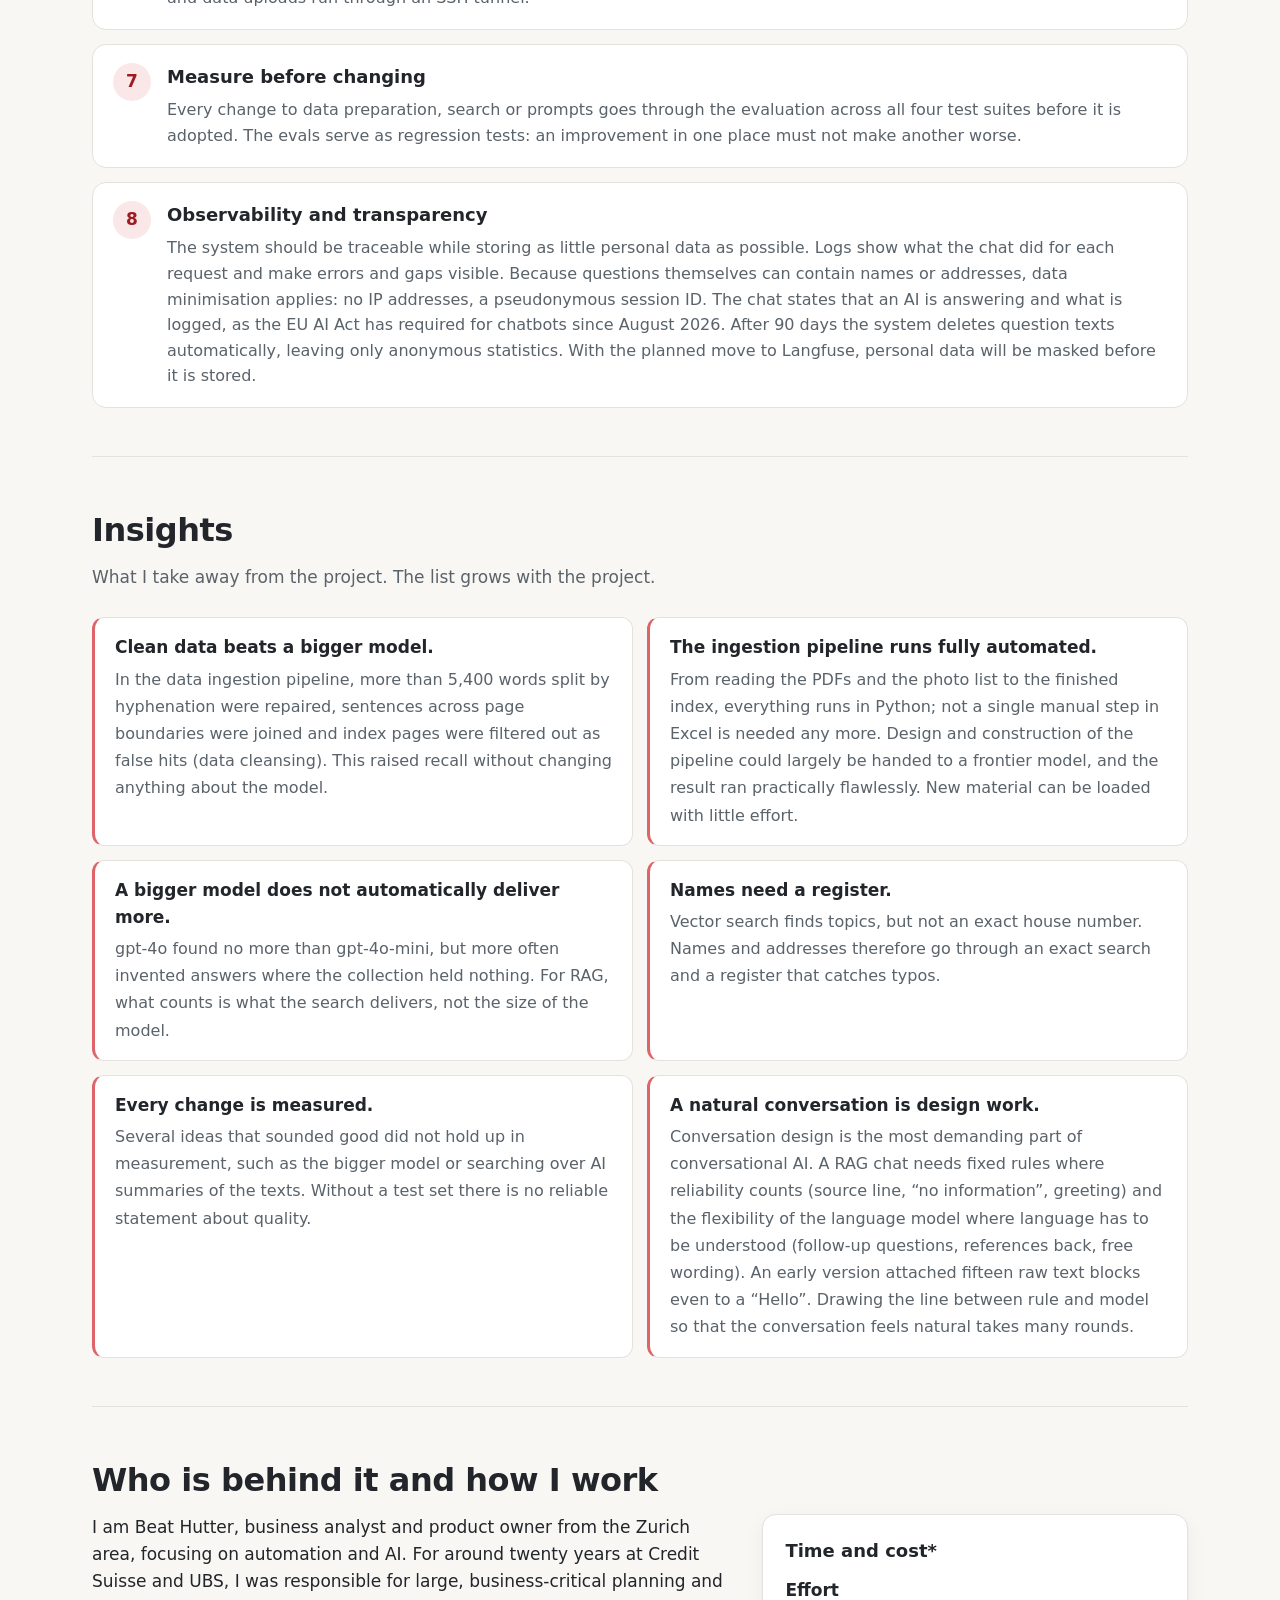
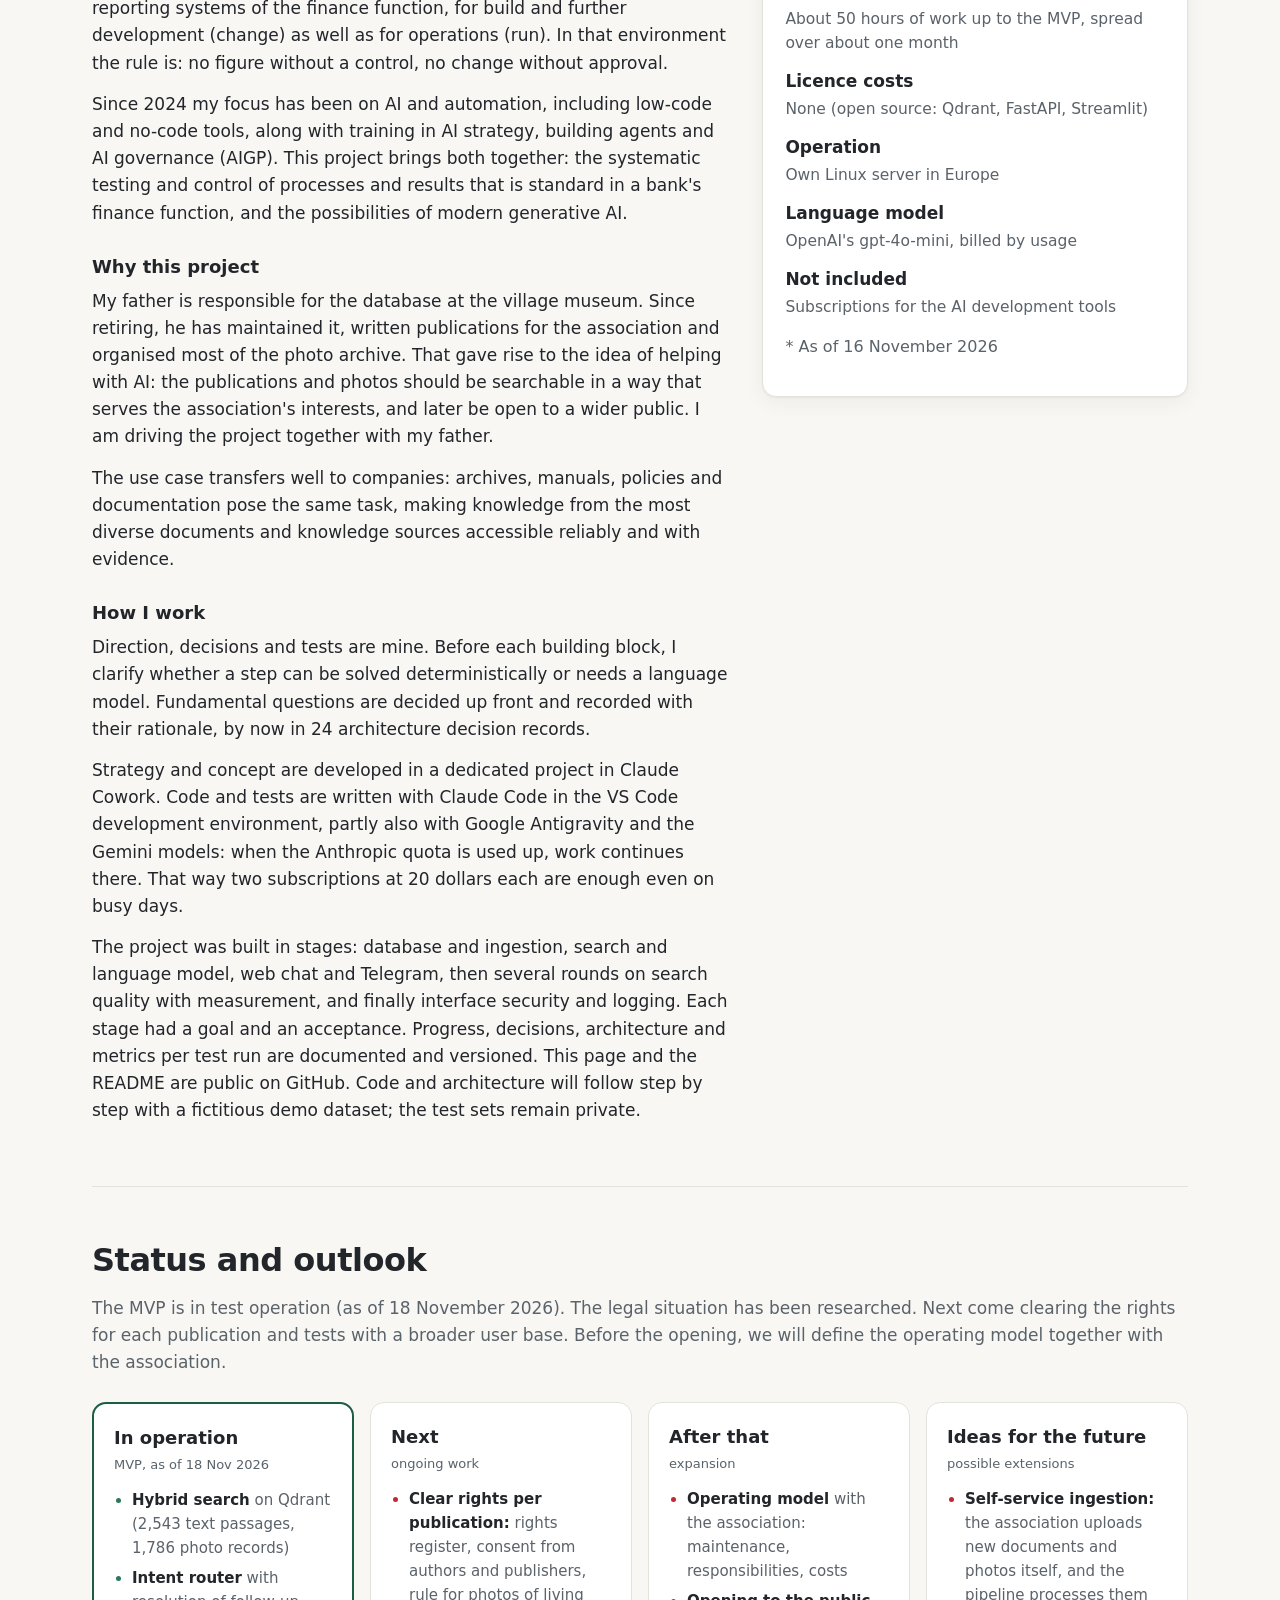
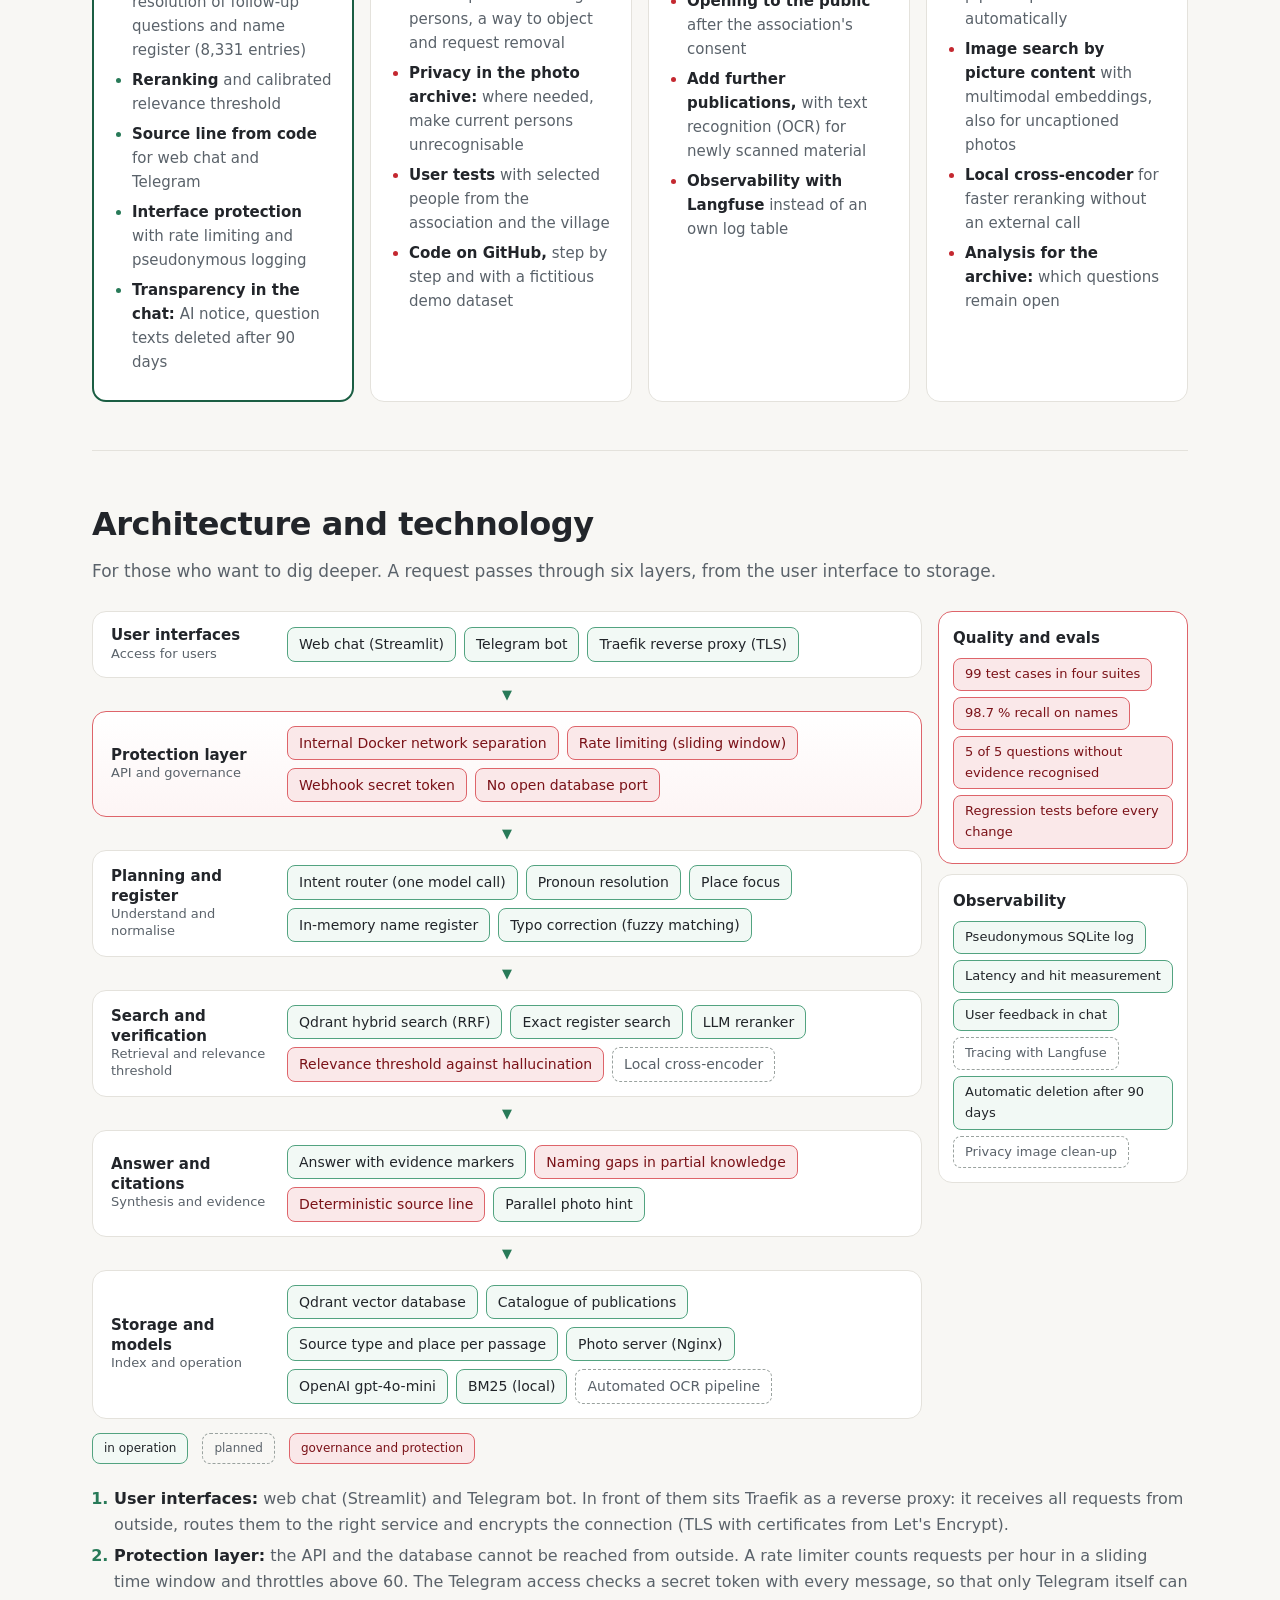
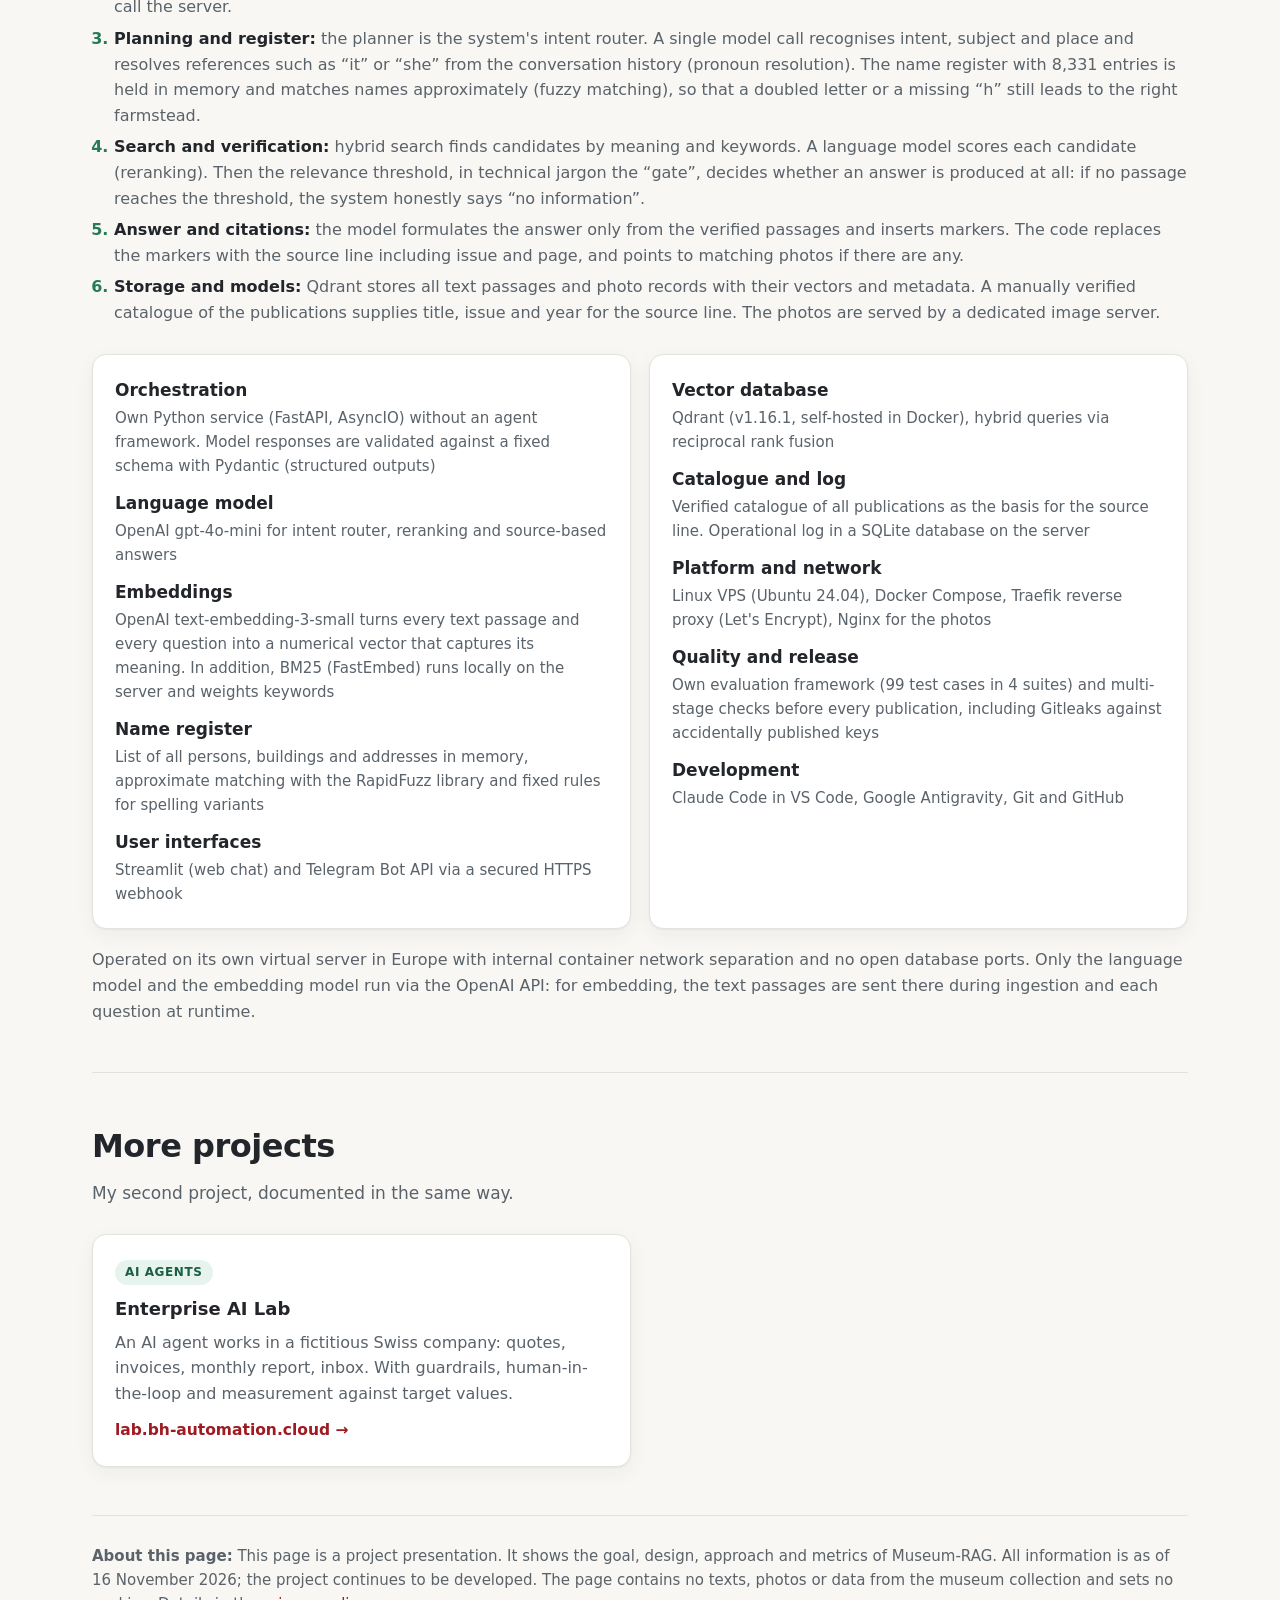
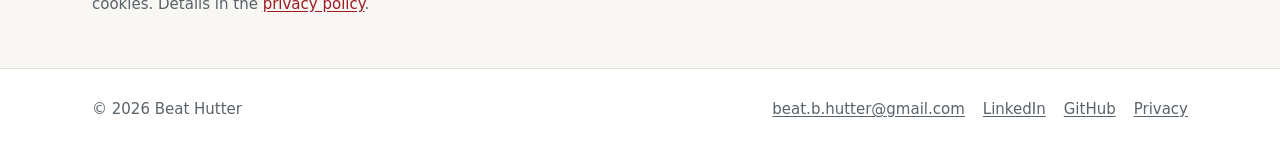
==== commit 17e943f8: "fix: restore test set size to 99 and publish re-measured photo search figures" ====
--- a/docs/en/index.html
+++ b/docs/en/index.html
@@ -104,7 +104,7 @@
 
     <section id="results">
       <h2>What the system can do today</h2>
-      <p class="section-lead">Seven capabilities, measured against a fixed test set (ground truth) of 98 test cases in four suites. From the first draft to the MVP, the improvements came from three levers: clean data in the ingestion pipeline, a search that picks the right path for each question, and verification steps before the answer. Every change was measured before it was adopted. All runs use OpenAI's gpt-4o-mini.</p>
+      <p class="section-lead">Seven capabilities, measured against a fixed test set (ground truth) of 99 test cases in four suites. From the first draft to the MVP, the improvements came from three levers: clean data in the ingestion pipeline, a search that picks the right path for each question, and verification steps before the answer. Every change was measured before it was adopted. All runs use OpenAI's gpt-4o-mini.</p>
       <div class="table-wrap">
         <table class="results">
           <thead><tr><th scope="col">Capability</th><th scope="col">What the system does</th><th scope="col">Metric</th><th scope="col">First draft → MVP*</th></tr></thead>
@@ -113,13 +113,13 @@
             <tr><td>Topics</td><td data-label="What the system does">Open questions, for example about the school or local trades, go through hybrid search. A language model ranks the passages by relevance (LLM reranking)</td><td data-label="Metric">Recall</td><td class="cost" data-label="First draft → MVP*">45.0&nbsp;% → 79.4&nbsp;%</td></tr>
             <tr><td>Questions without evidence</td><td data-label="What the system does">If the collection holds nothing on the question, the system says so. A relevance threshold acting as a guardrail prevents any answer from being generated</td><td data-label="Metric">correctly answered with “no information”</td><td class="cost" data-label="First draft → MVP*">4 of 5 → 5 of 5</td></tr>
             <tr><td>Partial knowledge</td><td data-label="What the system does">For multi-part questions, the system answers the part that is backed by evidence and names what is missing instead of filling the gap</td><td data-label="Metric">gaps correctly named</td><td class="cost" data-label="First draft → MVP*">4 of 4</td></tr>
-            <tr><td>Photo search</td><td data-label="What the system does">Searches 1,786 records, distinguishes people shown from photographers and filters by year (metadata filter). The search itself needs no generative language model</td><td data-label="Metric">correct pictures among the top ten (recall@10)</td><td class="cost" data-label="First draft → MVP*">29.9&nbsp;% → 94.2&nbsp;%</td></tr>
+            <tr><td>Photo search</td><td data-label="What the system does">Searches 1,786 records, distinguishes people shown from photographers and filters by year (metadata filter). The search itself needs no generative language model</td><td data-label="Metric">correct pictures among the top ten (recall@10)</td><td class="cost" data-label="First draft → MVP*">29.9&nbsp;% → 85.8&nbsp;%</td></tr>
             <tr><td>Recognising intent</td><td data-label="What the system does">The intent router distinguishes knowledge question, photo search, question about the collection and greeting in a single model call</td><td data-label="Metric">correctly recognised questions</td><td class="cost" data-label="First draft → MVP*">33 of 40 → 40 of 40</td></tr>
             <tr><td>Follow-up questions</td><td data-label="What the system does">“When was it built?” or “Are there photos of it?” are resolved from the conversation history (pronoun resolution, query rewriting)</td><td data-label="Metric">correctly understood dialogue turns</td><td class="cost" data-label="First draft → MVP*">13 of 15 → 15 of 15</td></tr>
           </tbody>
         </table>
       </div>
-      <p class="below-table">The first draft is the state of 28 and 29 October 2026, measured with the same test set as the MVP. * As of 16 November 2026. The test questions contain content from the archive and are therefore not published. Test set, metrics and all intermediate steps are described in the <a href="https://github.com/BeatHutter/museum-hybrid-rag/blob/main/documentation/evaluation.md" target="_blank" rel="noopener">evaluation on GitHub</a>.</p>
+      <p class="below-table">The first draft is the state of 28 and 29 October 2026, measured with the same test set as the MVP. * As of 16 November 2026; the photo search was re-measured with the current code on 18 November 2026. The test questions contain content from the archive and are therefore not published. Test set, metrics and all intermediate steps are described in the <a href="https://github.com/BeatHutter/museum-hybrid-rag/blob/main/documentation/evaluation.md" target="_blank" rel="noopener">evaluation on GitHub</a>.</p>
       <div class="grid two cost-cards">
         <div class="card">
           <h3>Why gpt-4o-mini</h3>
@@ -275,7 +275,7 @@
         <div class="arch-side">
           <div class="side-box hitl">
             <h3>Quality and evals</h3>
-            <div class="chips"><span class="chip gov">98 test cases in four suites</span><span class="chip gov">98.7&nbsp;% recall on names</span><span class="chip gov">5 of 5 questions without evidence recognised</span><span class="chip gov">Regression tests before every change</span></div>
+            <div class="chips"><span class="chip gov">99 test cases in four suites</span><span class="chip gov">98.7&nbsp;% recall on names</span><span class="chip gov">5 of 5 questions without evidence recognised</span><span class="chip gov">Regression tests before every change</span></div>
           </div>
           <div class="side-box">
             <h3>Observability</h3>
@@ -304,7 +304,7 @@
           <dt>Vector database</dt><dd>Qdrant (v1.16.1, self-hosted in Docker), hybrid queries via reciprocal rank fusion</dd>
           <dt>Catalogue and log</dt><dd>Verified catalogue of all publications as the basis for the source line. Operational log in a SQLite database on the server</dd>
           <dt>Platform and network</dt><dd>Linux VPS (Ubuntu 24.04), Docker Compose, Traefik reverse proxy (Let's Encrypt), Nginx for the photos</dd>
-          <dt>Quality and release</dt><dd>Own evaluation framework (98 test cases in 4 suites) and multi-stage checks before every publication, including Gitleaks against accidentally published keys</dd>
+          <dt>Quality and release</dt><dd>Own evaluation framework (99 test cases in 4 suites) and multi-stage checks before every publication, including Gitleaks against accidentally published keys</dd>
           <dt>Development</dt><dd>Claude Code in VS Code, Google Antigravity, Git and GitHub</dd>
         </dl></div>
       </div>
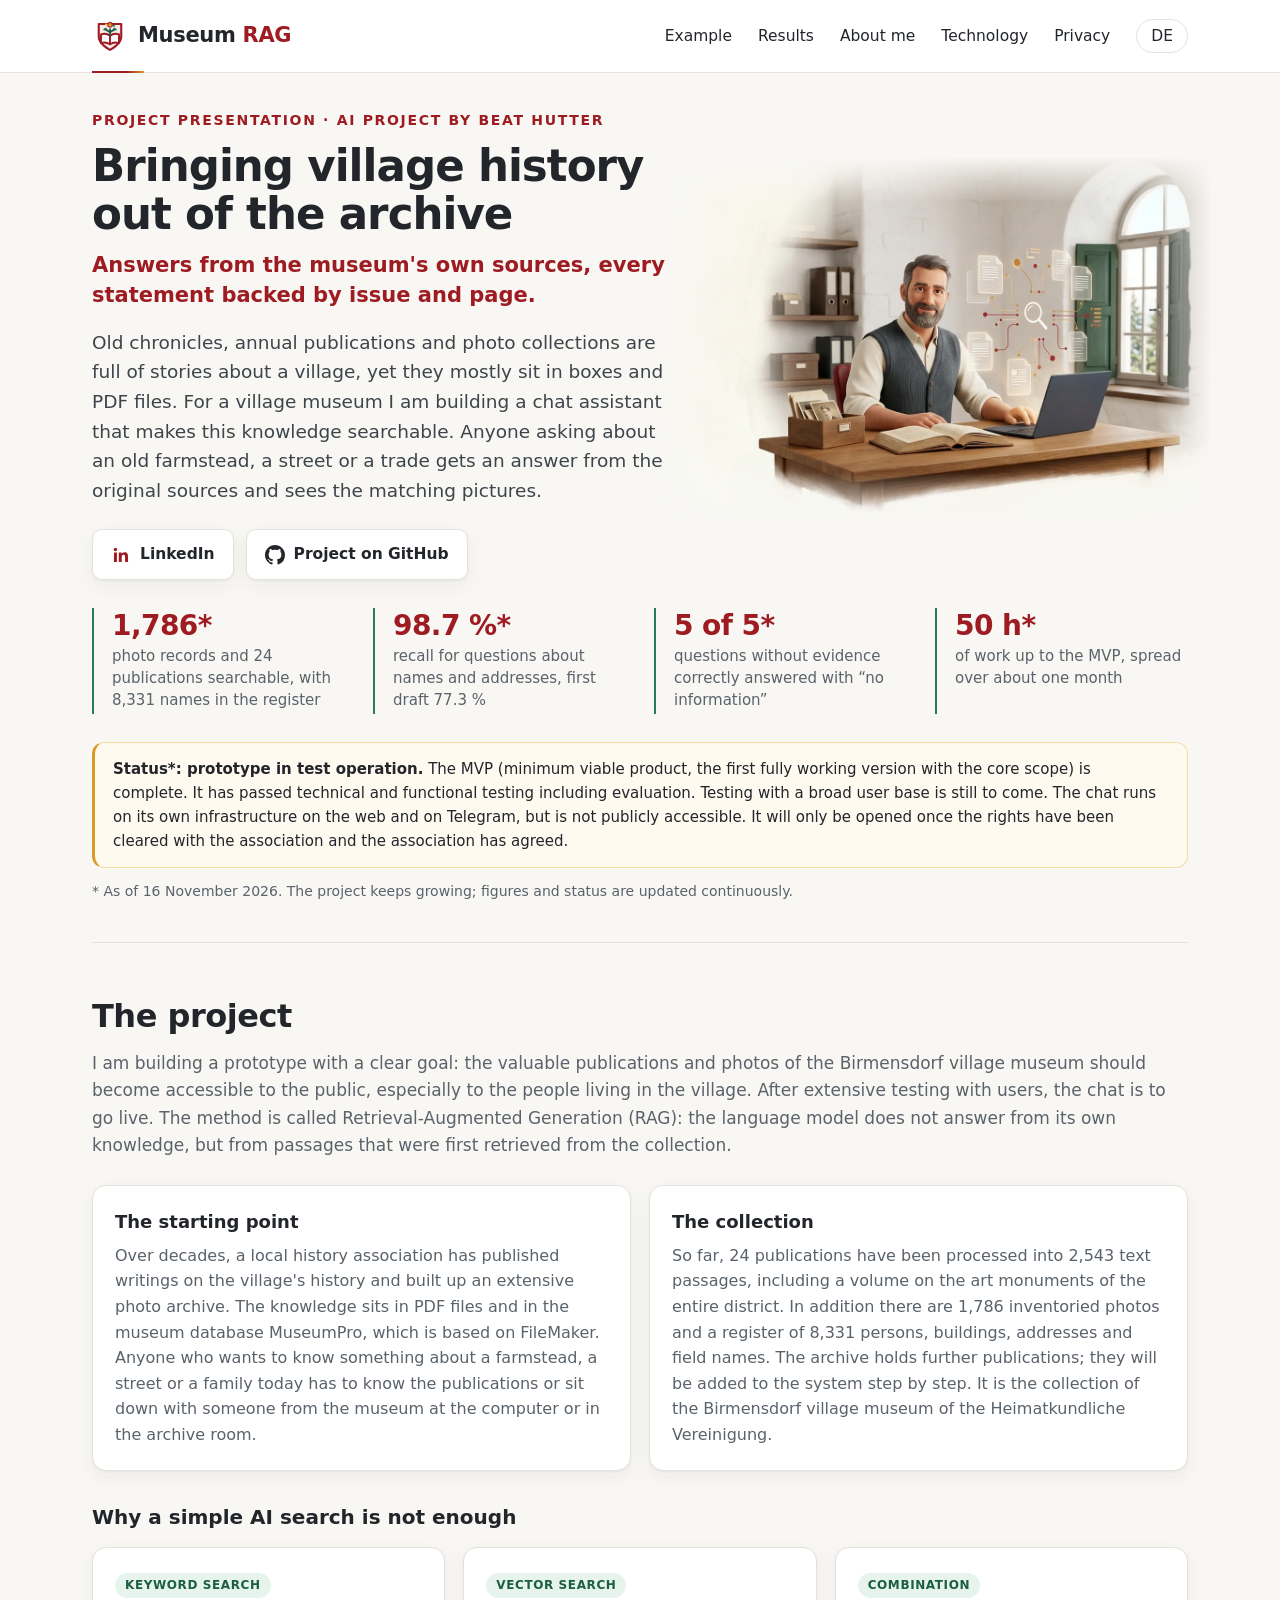
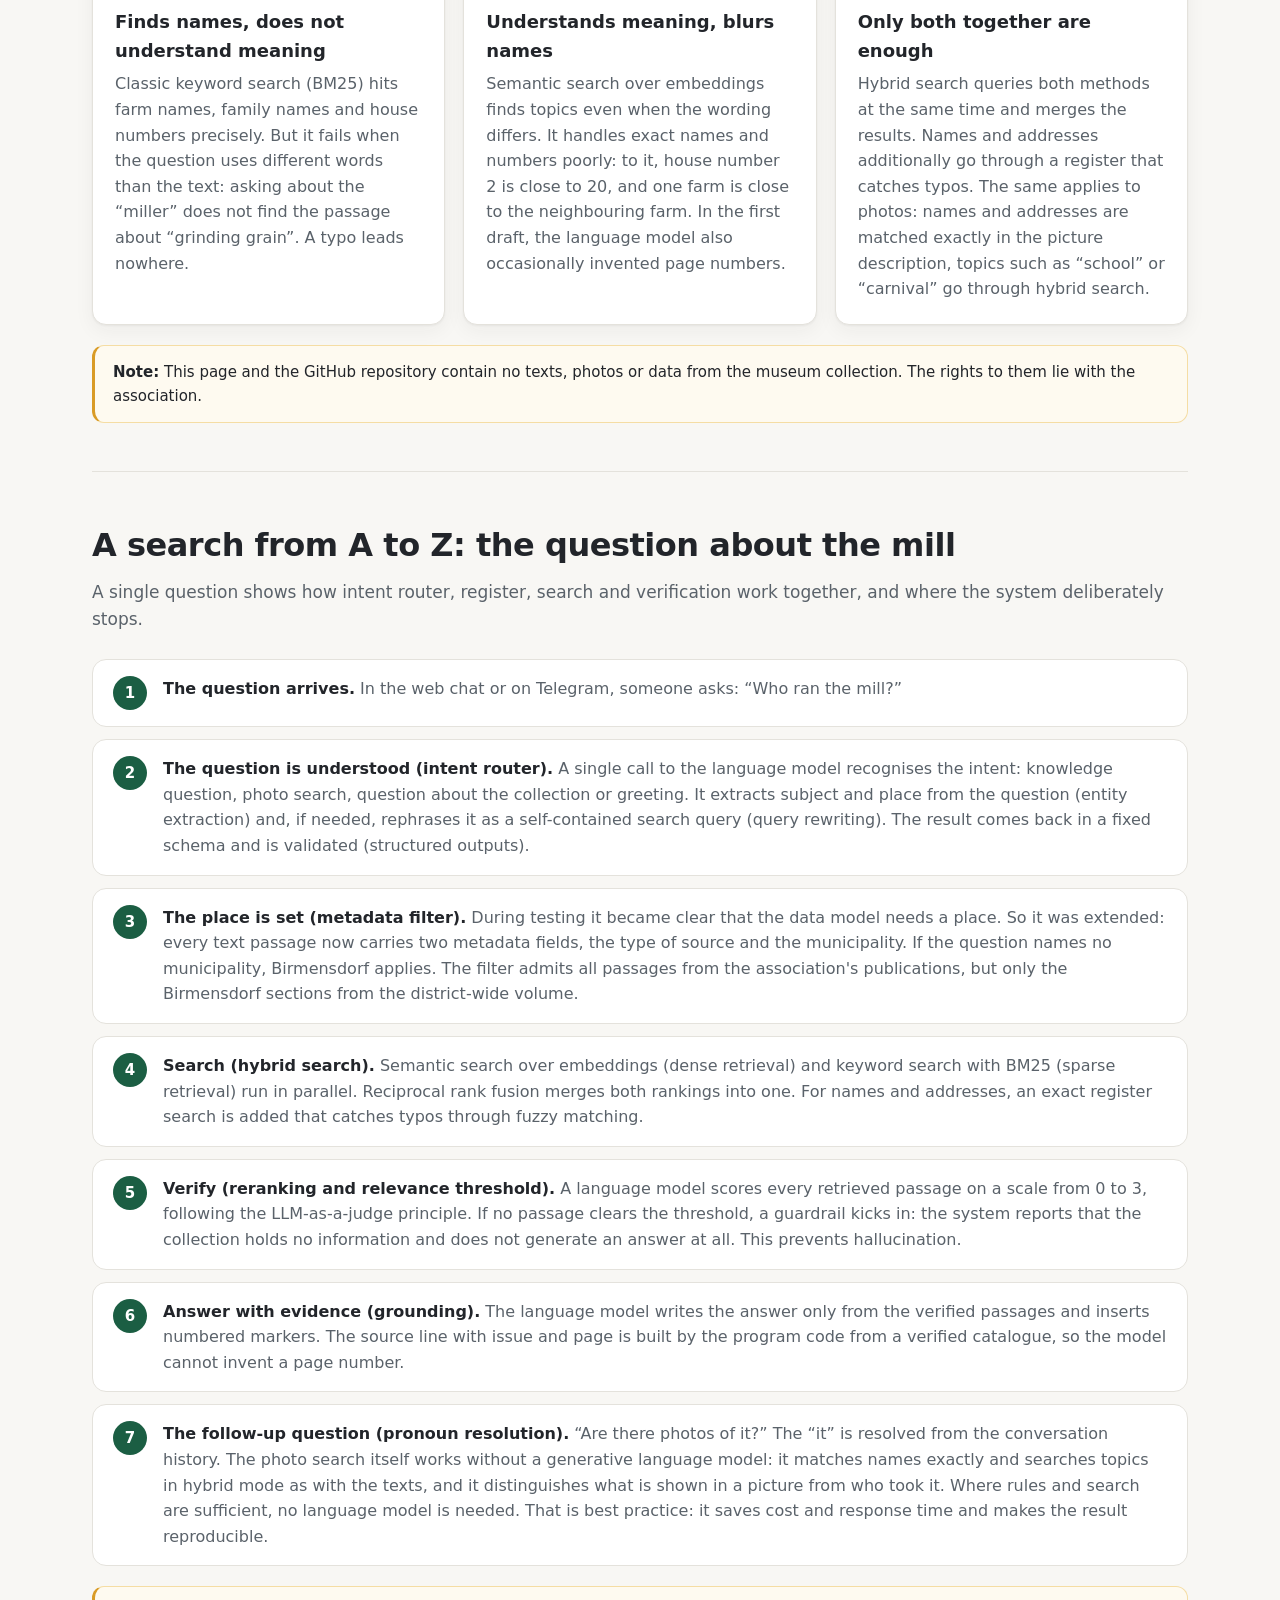
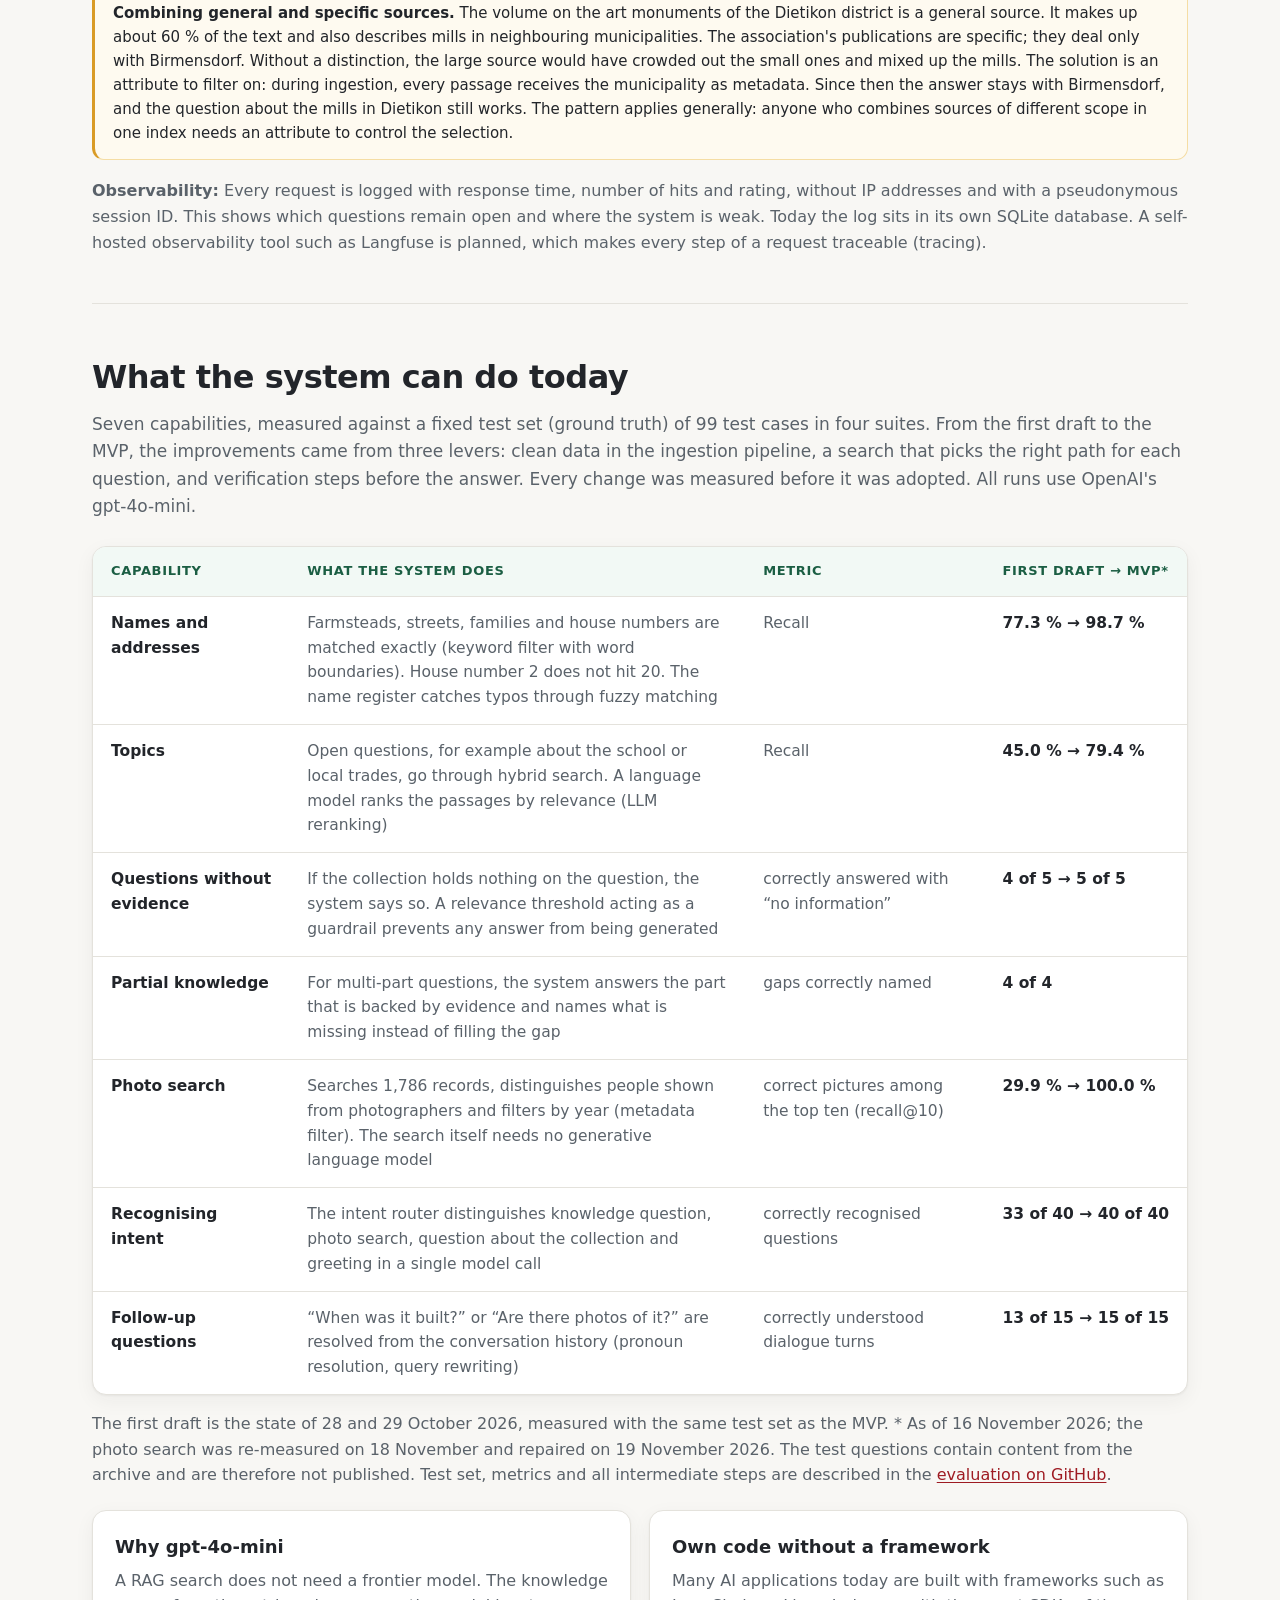
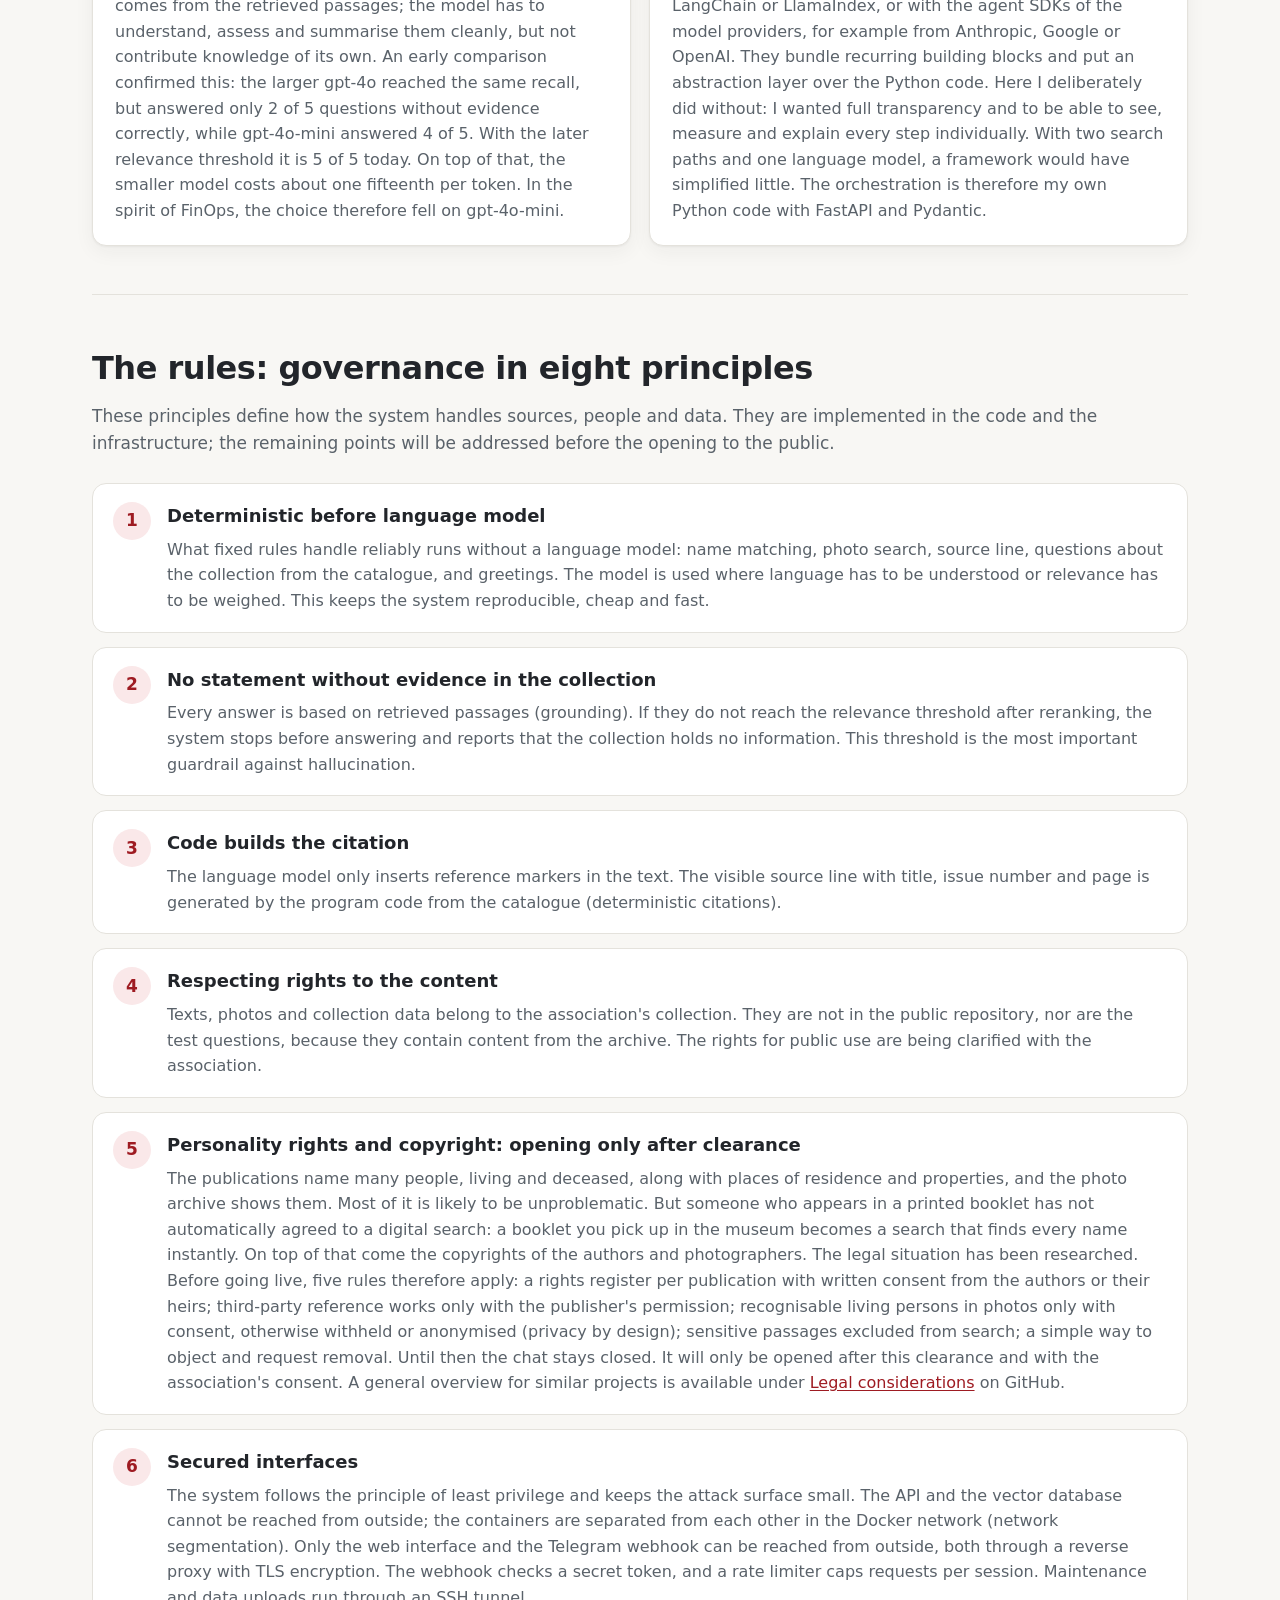
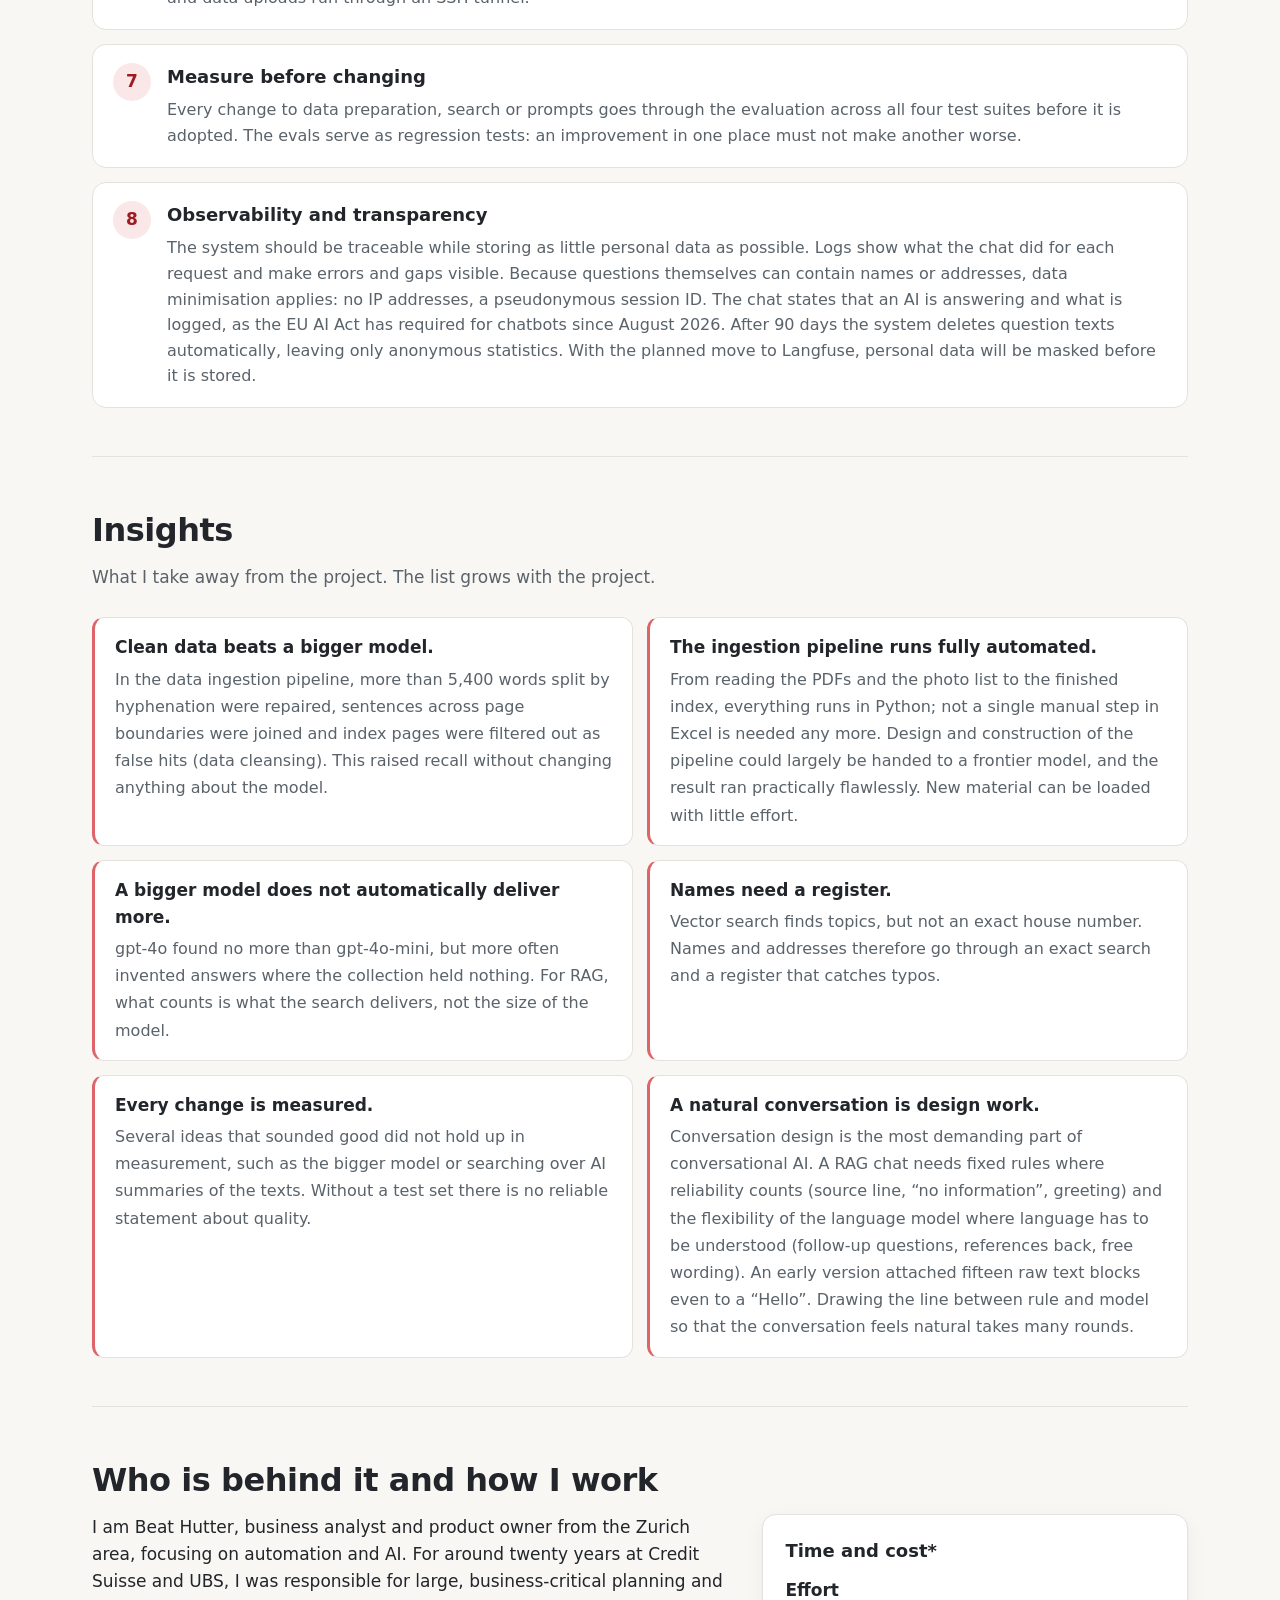
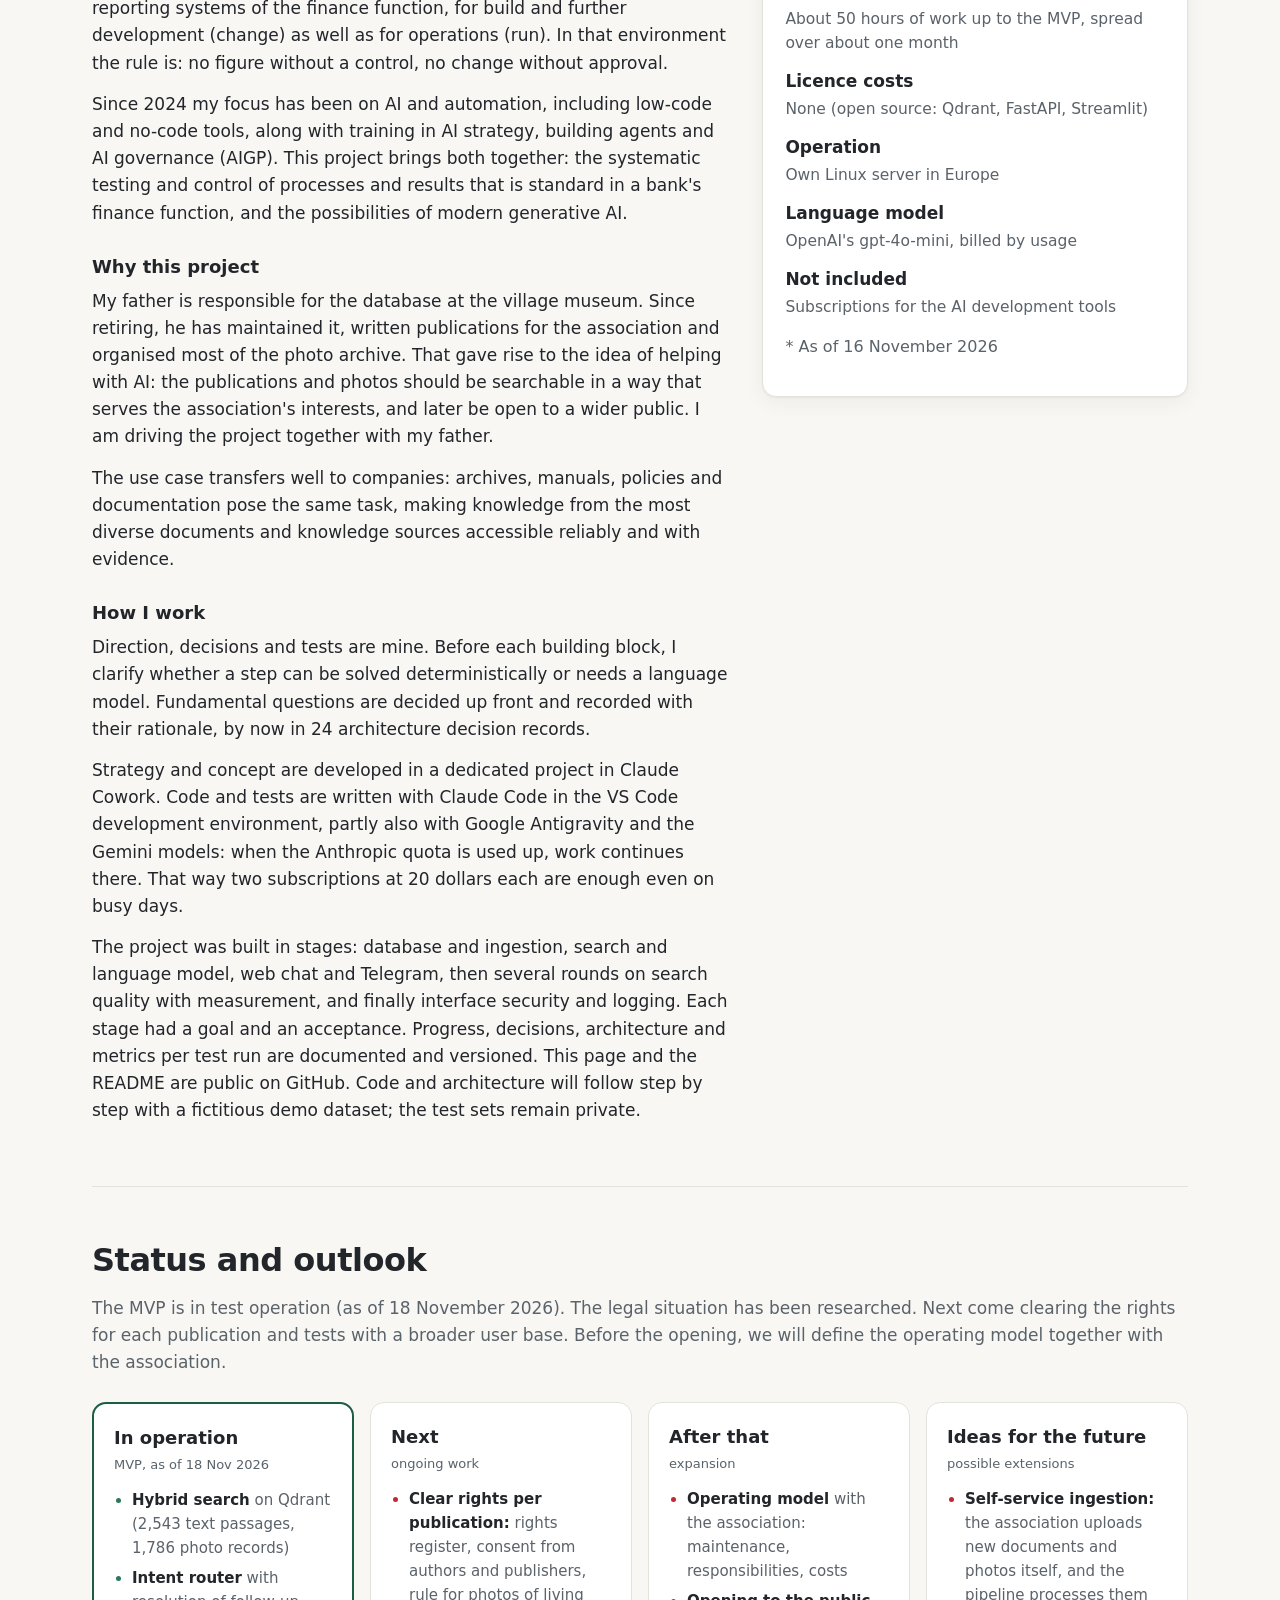
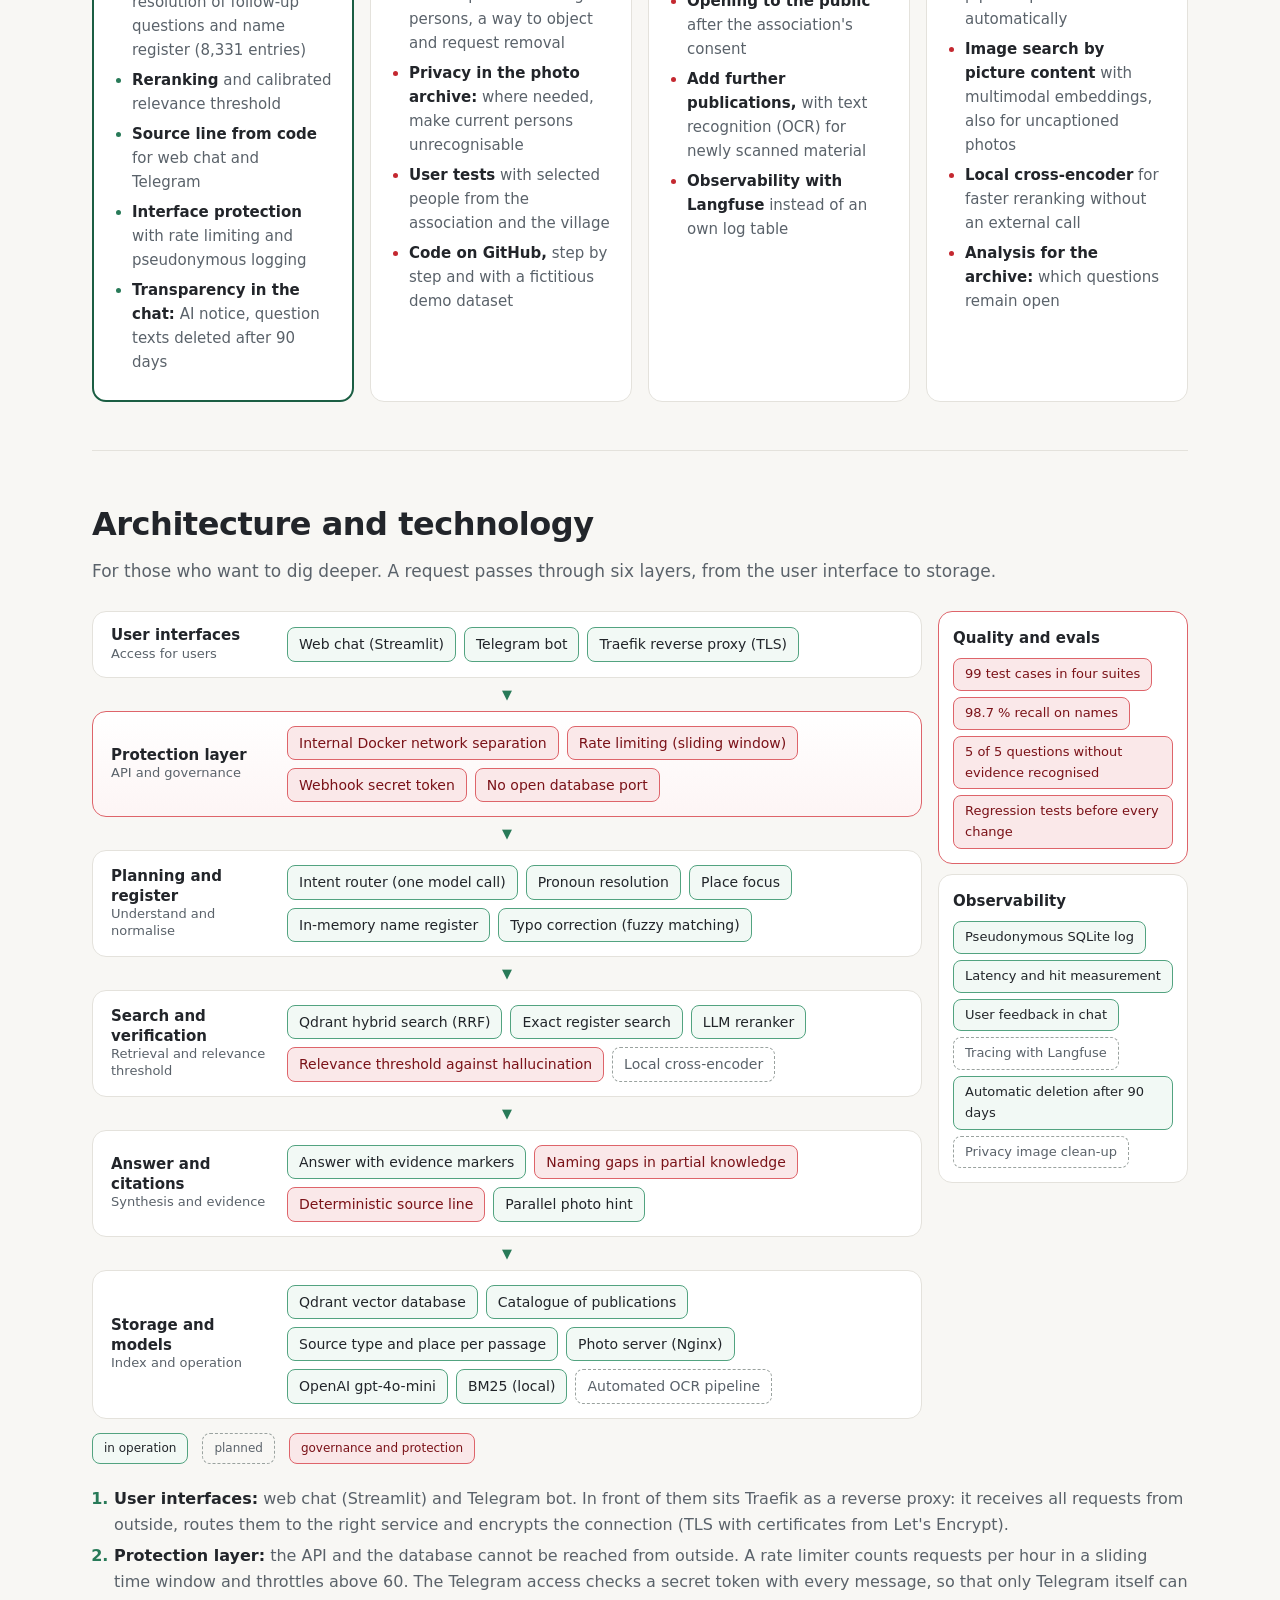
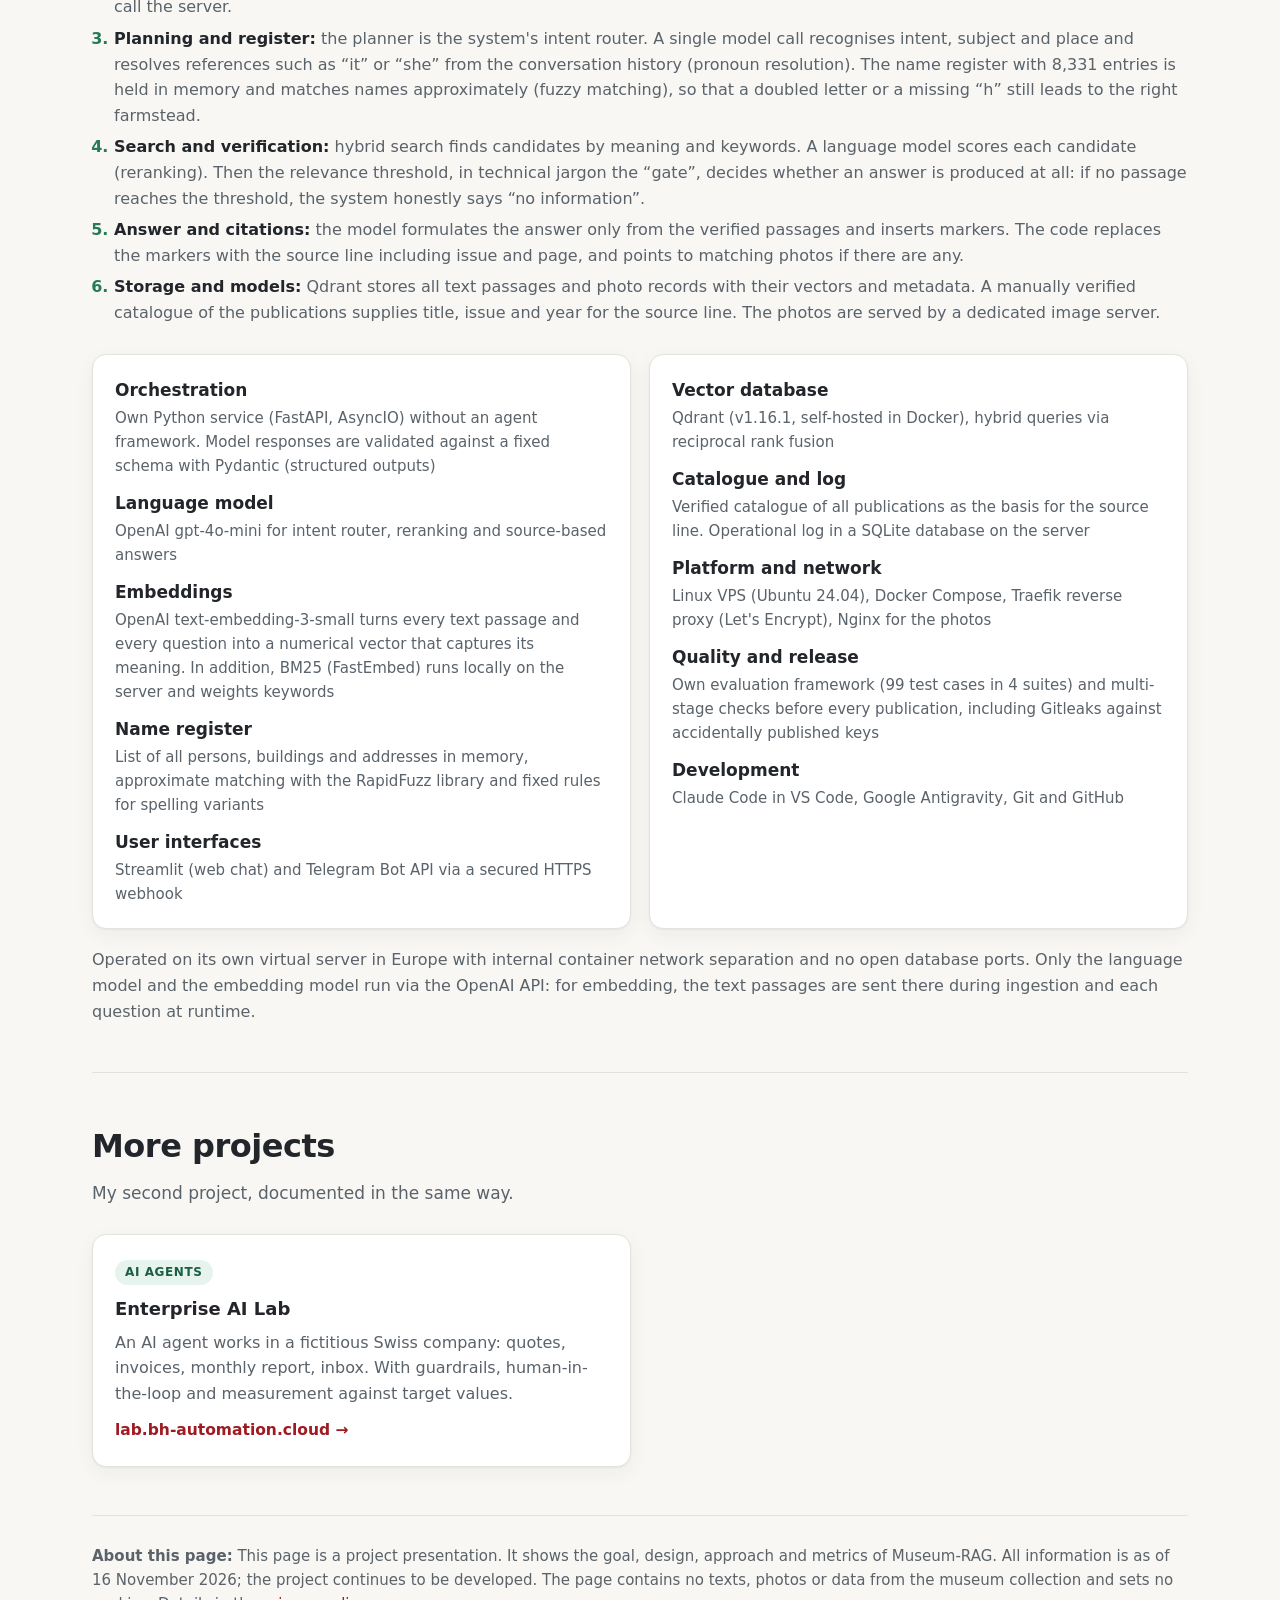
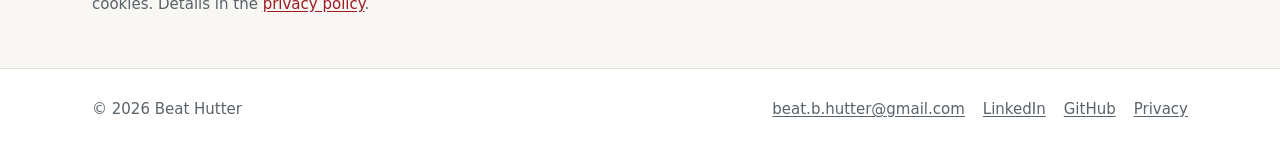
==== commit 6b48c909: "fix(search): repair photo search, update evaluation figures" ====
--- a/docs/en/index.html
+++ b/docs/en/index.html
@@ -113,13 +113,13 @@
             <tr><td>Topics</td><td data-label="What the system does">Open questions, for example about the school or local trades, go through hybrid search. A language model ranks the passages by relevance (LLM reranking)</td><td data-label="Metric">Recall</td><td class="cost" data-label="First draft → MVP*">45.0&nbsp;% → 79.4&nbsp;%</td></tr>
             <tr><td>Questions without evidence</td><td data-label="What the system does">If the collection holds nothing on the question, the system says so. A relevance threshold acting as a guardrail prevents any answer from being generated</td><td data-label="Metric">correctly answered with “no information”</td><td class="cost" data-label="First draft → MVP*">4 of 5 → 5 of 5</td></tr>
             <tr><td>Partial knowledge</td><td data-label="What the system does">For multi-part questions, the system answers the part that is backed by evidence and names what is missing instead of filling the gap</td><td data-label="Metric">gaps correctly named</td><td class="cost" data-label="First draft → MVP*">4 of 4</td></tr>
-            <tr><td>Photo search</td><td data-label="What the system does">Searches 1,786 records, distinguishes people shown from photographers and filters by year (metadata filter). The search itself needs no generative language model</td><td data-label="Metric">correct pictures among the top ten (recall@10)</td><td class="cost" data-label="First draft → MVP*">29.9&nbsp;% → 85.8&nbsp;%</td></tr>
+            <tr><td>Photo search</td><td data-label="What the system does">Searches 1,786 records, distinguishes people shown from photographers and filters by year (metadata filter). The search itself needs no generative language model</td><td data-label="Metric">correct pictures among the top ten (recall@10)</td><td class="cost" data-label="First draft → MVP*">29.9&nbsp;% → 100.0&nbsp;%</td></tr>
             <tr><td>Recognising intent</td><td data-label="What the system does">The intent router distinguishes knowledge question, photo search, question about the collection and greeting in a single model call</td><td data-label="Metric">correctly recognised questions</td><td class="cost" data-label="First draft → MVP*">33 of 40 → 40 of 40</td></tr>
             <tr><td>Follow-up questions</td><td data-label="What the system does">“When was it built?” or “Are there photos of it?” are resolved from the conversation history (pronoun resolution, query rewriting)</td><td data-label="Metric">correctly understood dialogue turns</td><td class="cost" data-label="First draft → MVP*">13 of 15 → 15 of 15</td></tr>
           </tbody>
         </table>
       </div>
-      <p class="below-table">The first draft is the state of 28 and 29 October 2026, measured with the same test set as the MVP. * As of 16 November 2026; the photo search was re-measured with the current code on 18 November 2026. The test questions contain content from the archive and are therefore not published. Test set, metrics and all intermediate steps are described in the <a href="https://github.com/BeatHutter/museum-hybrid-rag/blob/main/documentation/evaluation.md" target="_blank" rel="noopener">evaluation on GitHub</a>.</p>
+      <p class="below-table">The first draft is the state of 28 and 29 October 2026, measured with the same test set as the MVP. * As of 16 November 2026; the photo search was re-measured on 18 November and repaired on 19 November 2026. The test questions contain content from the archive and are therefore not published. Test set, metrics and all intermediate steps are described in the <a href="https://github.com/BeatHutter/museum-hybrid-rag/blob/main/documentation/evaluation.md" target="_blank" rel="noopener">evaluation on GitHub</a>.</p>
       <div class="grid two cost-cards">
         <div class="card">
           <h3>Why gpt-4o-mini</h3>
